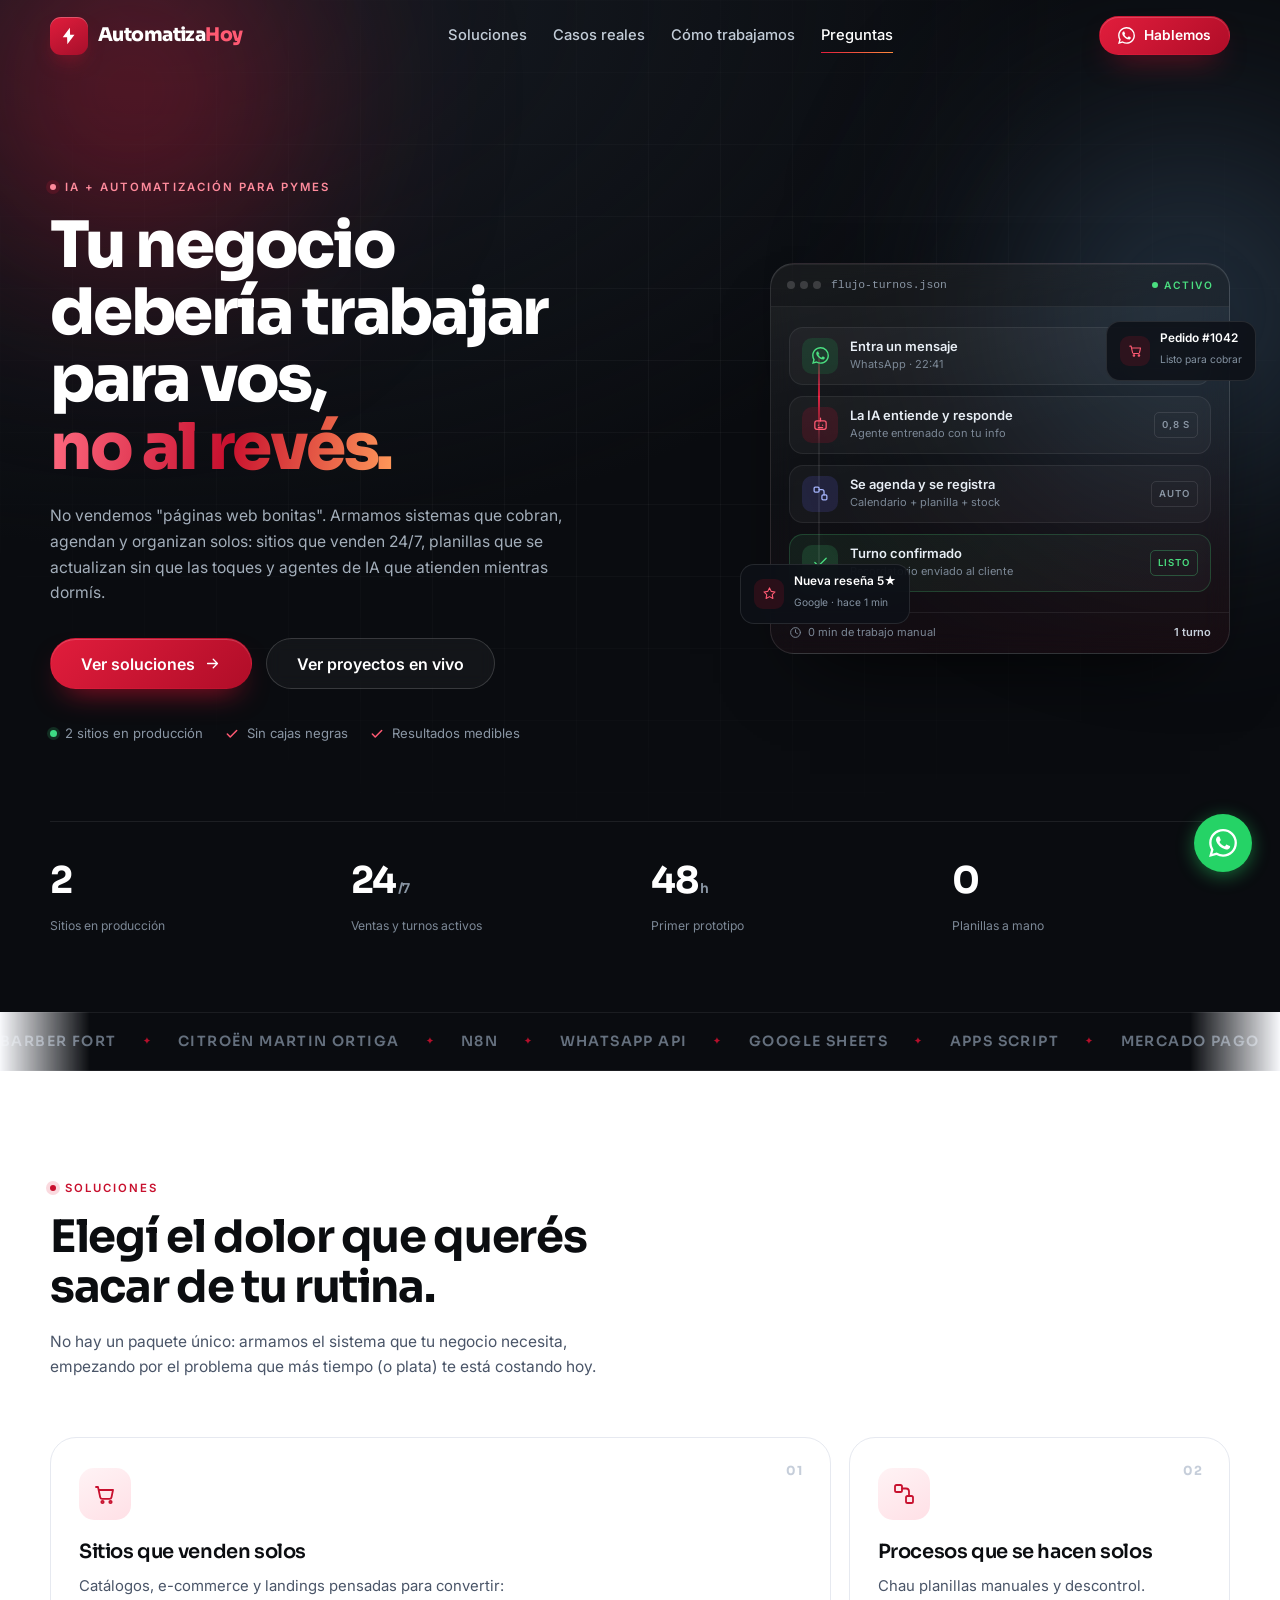
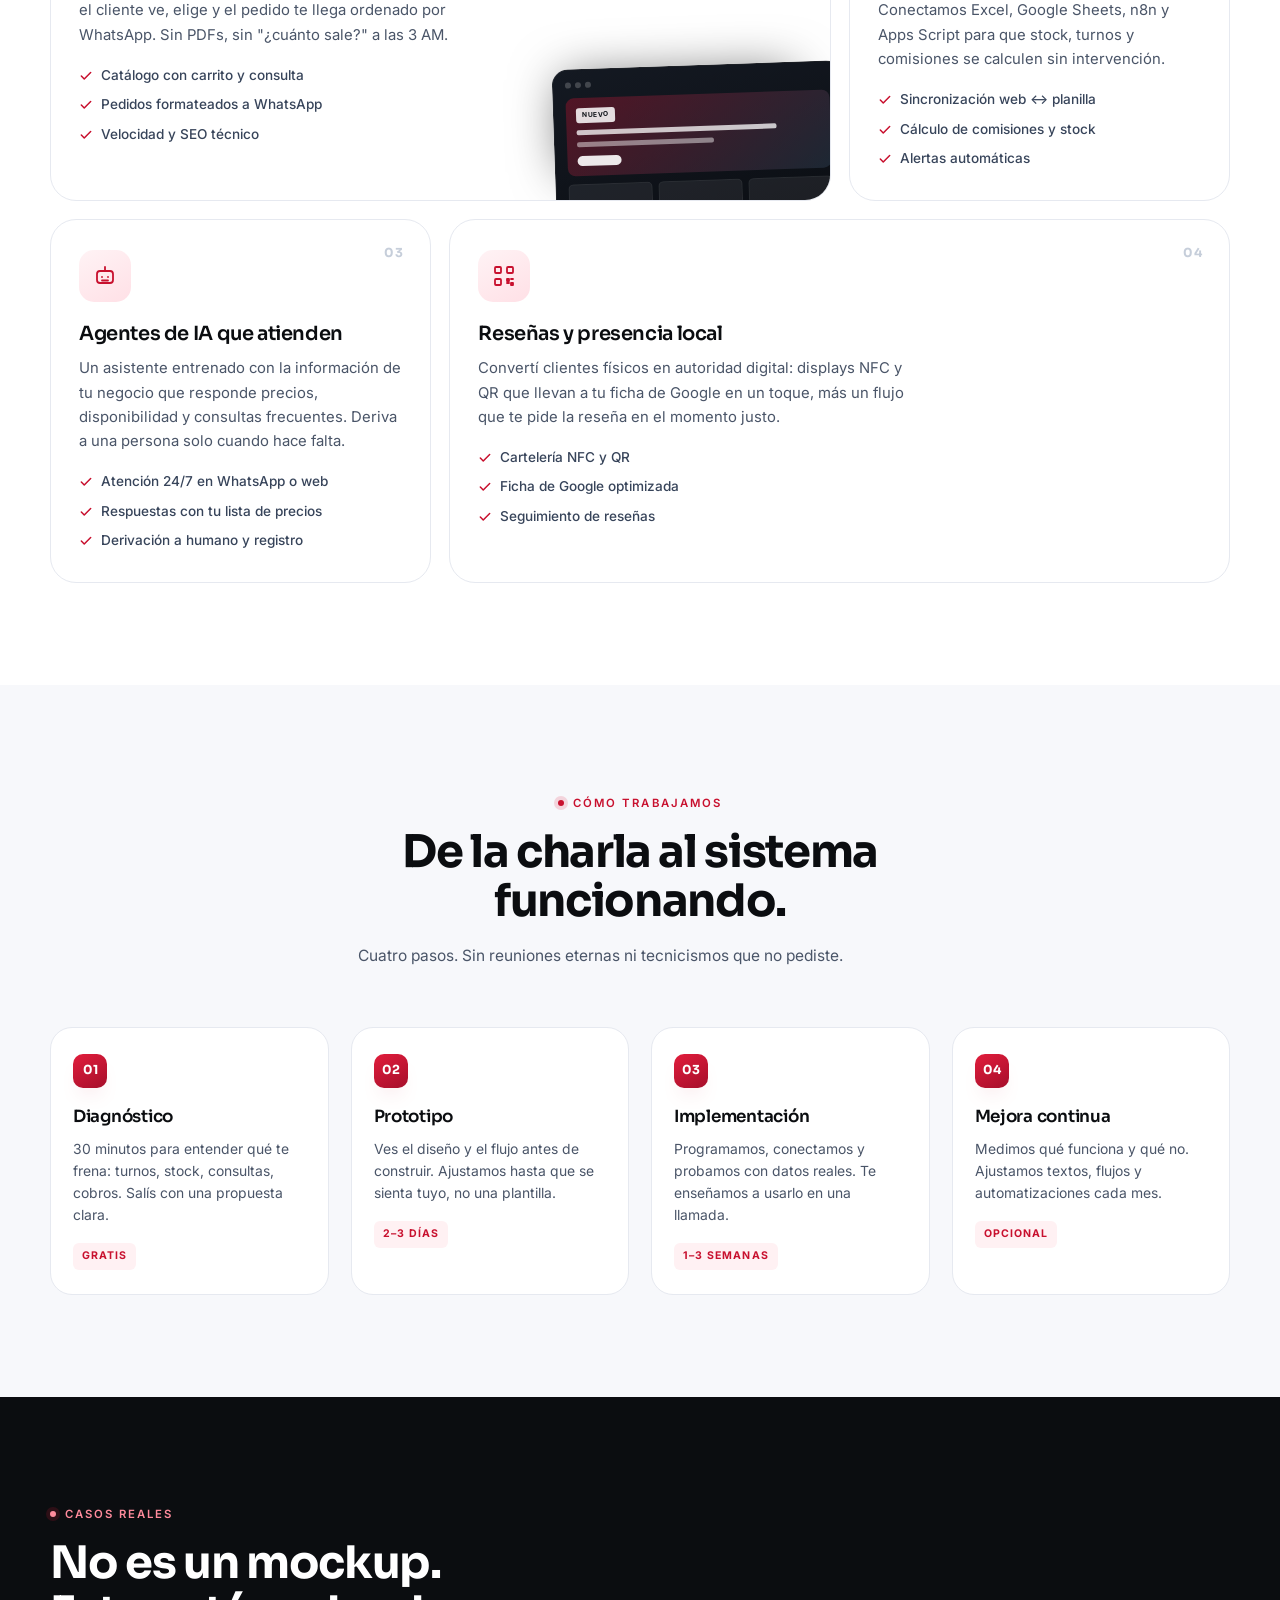
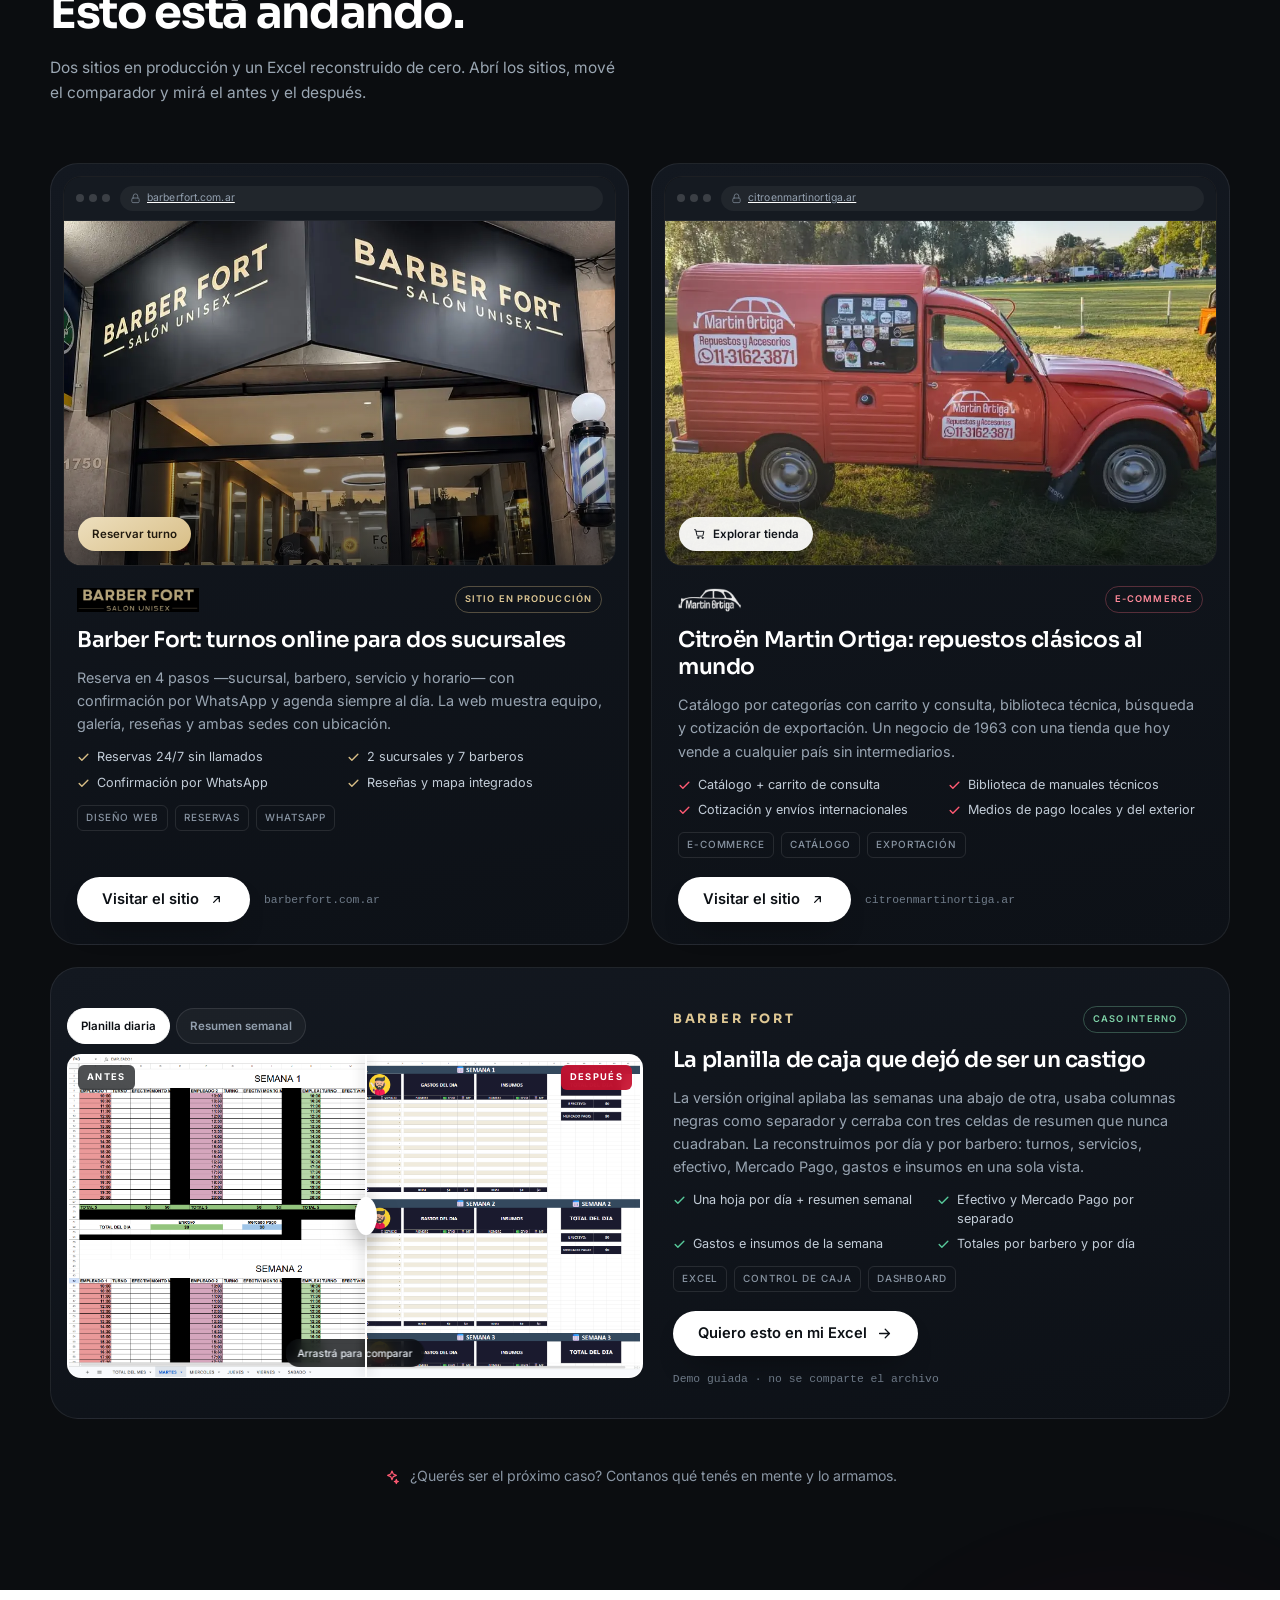
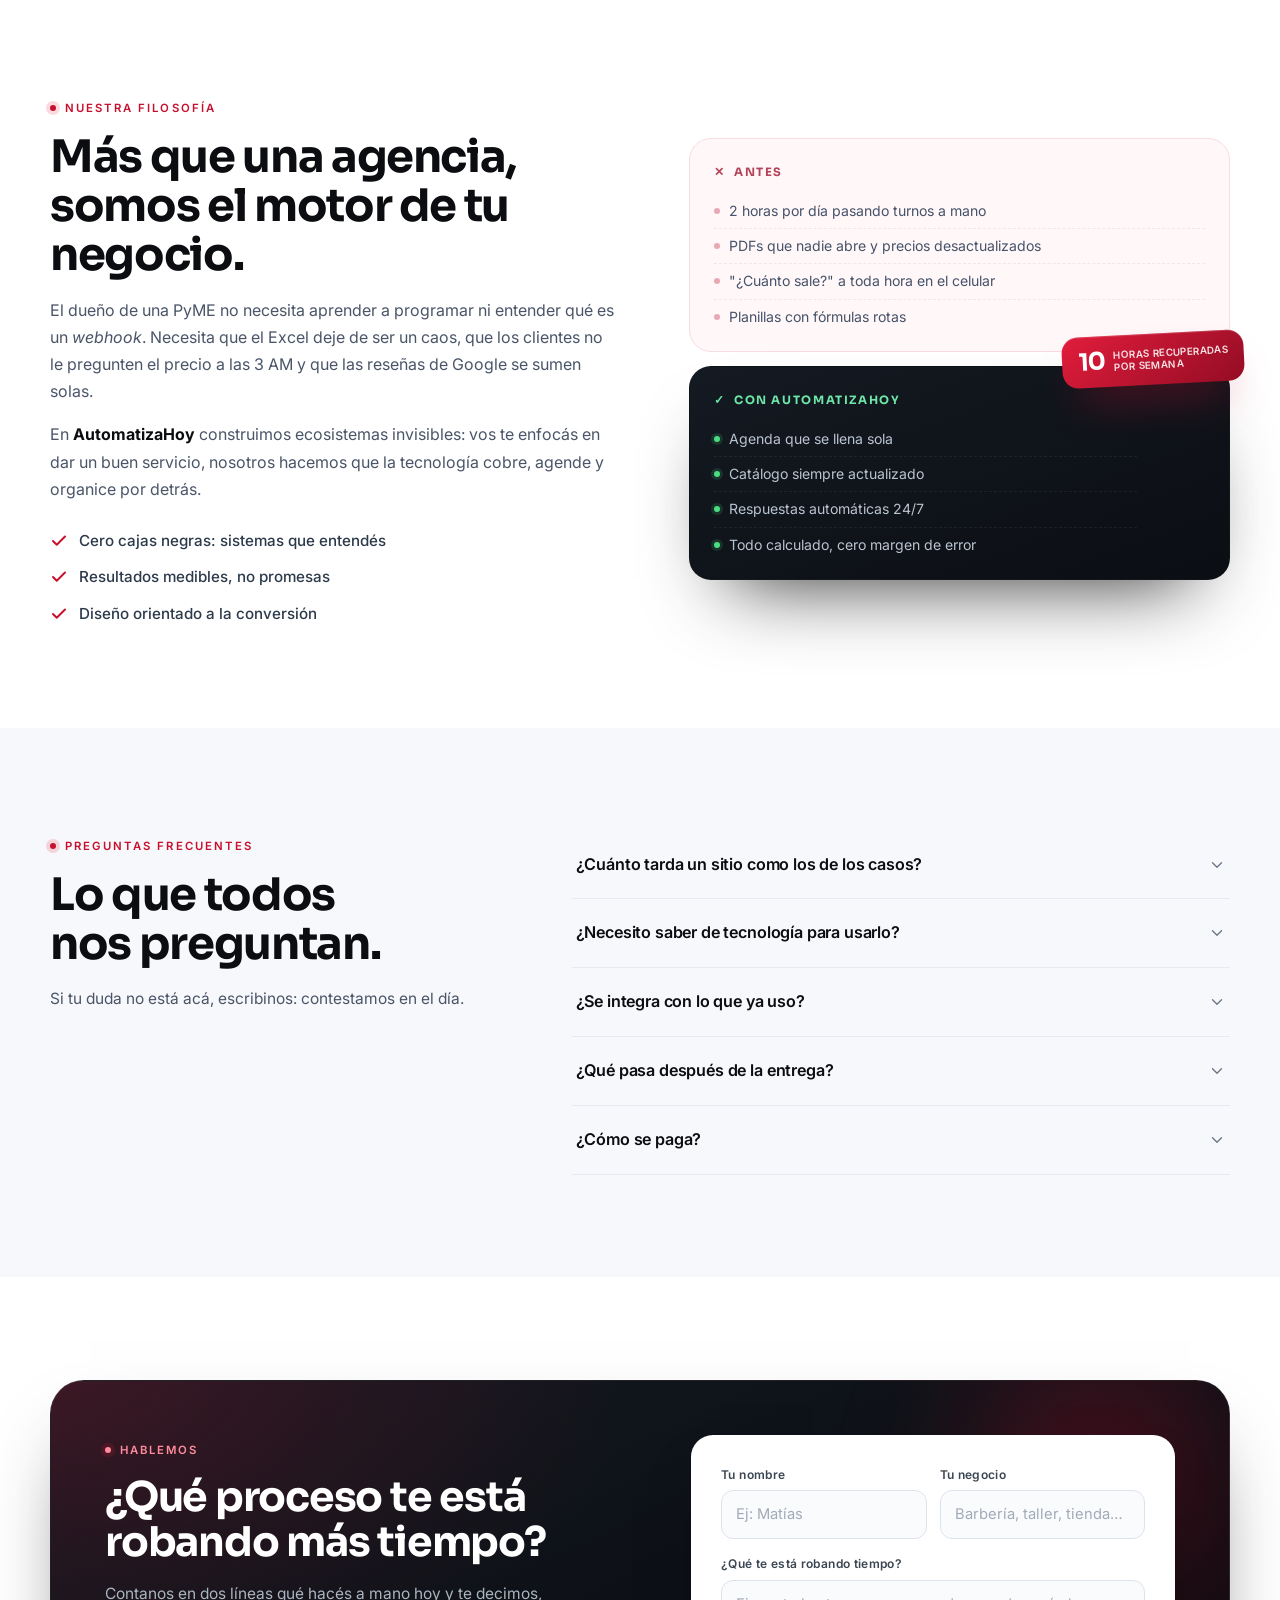
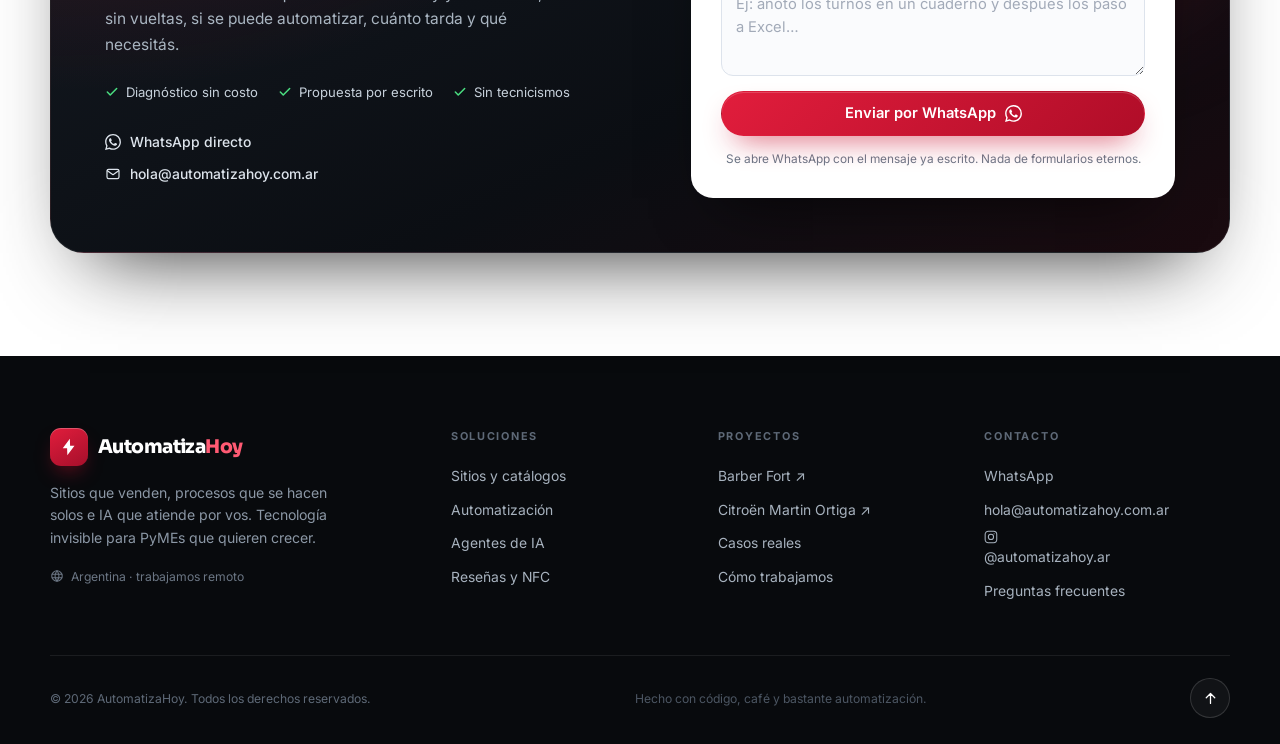
==== index.html @ 550aa98b "feat: lanzamiento inicial del sitio AutomatizaHoy" ====
<!DOCTYPE html>
<html lang="es-AR">

<head>
  <meta charset="UTF-8">
  <meta name="viewport" content="width=device-width, initial-scale=1.0">
  <meta name="theme-color" content="#0B0D10">

  <title>AutomatizaHoy | IA, automatizaciones y sitios web que venden</title>
  <meta name="description"
    content="Automatizamos los procesos de tu PyME y creamos sitios web que venden solos: turnos online, catálogos con carrito, agentes de IA y planillas que se actualizan sin intervención.">
  <meta name="author" content="AutomatizaHoy">
  <link rel="canonical" href="https://automatizahoy.com.ar/">

  <!-- Open Graph / redes -->
  <meta property="og:type" content="website">
  <meta property="og:locale" content="es_AR">
  <meta property="og:site_name" content="AutomatizaHoy">
  <meta property="og:title" content="AutomatizaHoy | Tu negocio debería trabajar para vos">
  <meta property="og:description"
    content="Sitios web que venden, automatizaciones a medida y agentes de IA para PyMEs. Menos tareas repetitivas, más tiempo para tu negocio.">
  <meta property="og:url" content="https://automatizahoy.com.ar/">
  <meta property="og:image" content="https://automatizahoy.com.ar/assets/img/og.png">
  <meta property="og:image:width" content="1200">
  <meta property="og:image:height" content="630">
  <meta property="og:image:alt" content="AutomatizaHoy: tu negocio debería trabajar para vos, no al revés.">
  <meta name="twitter:card" content="summary_large_image">
  <meta name="twitter:image" content="https://automatizahoy.com.ar/assets/img/og.png">

  <link rel="icon"
    href="data:image/svg+xml,%3Csvg xmlns='http://www.w3.org/2000/svg' viewBox='0 0 32 32'%3E%3Crect width='32' height='32' rx='8' fill='%23C8102E'/%3E%3Cpath d='M18 5 9 18h5l-1 9 10-13h-5l1-9z' fill='%23fff'/%3E%3C/svg%3E">
  <link rel="apple-touch-icon" href="assets/img/apple-touch-icon.png">

  <link rel="preconnect" href="https://fonts.googleapis.com">
  <link rel="preconnect" href="https://fonts.gstatic.com" crossorigin>
  <link href="https://fonts.googleapis.com/css2?family=Inter:wght@400;500;600&family=Sora:wght@600;700;800&display=swap"
    rel="stylesheet">

  <link rel="stylesheet" href="assets/css/styles.css">
  <noscript>
    <style>
      [data-reveal] {
        opacity: 1 !important;
        transform: none !important
      }
    </style>
  </noscript>

  <script type="application/ld+json">
  {
    "@context": "https://schema.org",
    "@type": "ProfessionalService",
    "name": "AutomatizaHoy",
    "description": "Agencia de automatización e inteligencia artificial para PyMEs: sitios web, catálogos, turnos online y procesos automatizados.",
    "areaServed": "AR",
    "url": "https://automatizahoy.com.ar/",
    "email": "hola@automatizahoy.com.ar.ar",
    "sameAs": ["https://www.instagram.com/automatizahoy.ar/"],
    "priceRange": "$$"
  }
  </script>
</head>

<body>
  <a class="skip-link" href="#main">Saltar al contenido</a>
  <div class="scroll-progress" id="scrollProgress" aria-hidden="true"></div>

  <!-- ================= ÍCONOS (sprite SVG) ================= -->
  <svg class="sprite" aria-hidden="true" focusable="false">
    <symbol id="i-bolt" viewBox="0 0 24 24">
      <path d="M13 2 4.5 13.5h5.2L10 22l8.6-11.5h-5.3L13 2Z" />
    </symbol>
    <symbol id="i-arrow" viewBox="0 0 24 24">
      <path d="M5 12h13M13 6l6 6-6 6" />
    </symbol>
    <symbol id="i-ext" viewBox="0 0 24 24">
      <path d="M8 16 16 8M9 8h7v7" />
    </symbol>
    <symbol id="i-check" viewBox="0 0 24 24">
      <path d="M20 6 9 17l-5-5" />
    </symbol>
    <symbol id="i-chev" viewBox="0 0 24 24">
      <path d="m6 9 6 6 6-6" />
    </symbol>
    <symbol id="i-x" viewBox="0 0 24 24">
      <path d="M18 6 6 18M6 6l12 12" />
    </symbol>
    <symbol id="i-wa" viewBox="0 0 24 24">
      <path
        d="M17.47 14.38c-.3-.15-1.76-.87-2.03-.97-.27-.1-.47-.15-.67.15-.2.3-.77.97-.94 1.16-.17.2-.35.22-.64.08-.3-.15-1.26-.47-2.39-1.48-.88-.79-1.48-1.76-1.65-2.06-.17-.3-.02-.46.13-.6.13-.14.3-.35.44-.52.15-.18.2-.3.3-.5.1-.2.05-.37-.02-.52-.08-.15-.67-1.61-.92-2.2-.24-.58-.49-.5-.67-.51h-.57c-.2 0-.52.07-.79.37-.27.3-1.04 1.02-1.04 2.48s1.07 2.88 1.22 3.07c.15.2 2.1 3.2 5.08 4.49.7.3 1.26.49 1.69.62.71.23 1.36.2 1.87.12.57-.09 1.76-.72 2-1.41.25-.7.25-1.29.18-1.42-.08-.12-.28-.2-.58-.35M12.05 21.8h-.01a9.87 9.87 0 0 1-5.03-1.38l-.36-.21-3.74.98 1-3.65-.24-.37a9.86 9.86 0 0 1-1.51-5.26c0-5.45 4.44-9.88 9.89-9.88a9.82 9.82 0 0 1 9.88 9.89c0 5.45-4.43 9.88-9.88 9.88m8.41-18.3A11.82 11.82 0 0 0 12.05 0C5.5 0 .16 5.34.16 11.89c0 2.1.55 4.14 1.59 5.95L.06 24l6.3-1.65a11.88 11.88 0 0 0 5.68 1.45h.01c6.55 0 11.89-5.34 11.89-11.9a11.82 11.82 0 0 0-3.48-8.4" />
    </symbol>
    <symbol id="i-cart" viewBox="0 0 24 24">
      <path d="M3 5h2l2.2 10.2a2 2 0 0 0 2 1.6h7.3a2 2 0 0 0 2-1.6L20 8H6" />
      <circle cx="9.5" cy="20" r="1.2" />
      <circle cx="17.5" cy="20" r="1.2" />
    </symbol>
    <symbol id="i-flow" viewBox="0 0 24 24">
      <rect x="3" y="3" width="7" height="7" rx="1.6" />
      <rect x="14" y="14" width="7" height="7" rx="1.6" />
      <path d="M10 6.5h4a3 3 0 0 1 3 3V14" />
    </symbol>
    <symbol id="i-bot" viewBox="0 0 24 24">
      <rect x="4" y="7" width="16" height="12" rx="3" />
      <path d="M12 3v4M9 13h.01M15 13h.01M9 16.5h6" />
    </symbol>
    <symbol id="i-qr" viewBox="0 0 24 24">
      <rect x="3" y="3" width="6" height="6" rx="1" />
      <rect x="15" y="3" width="6" height="6" rx="1" />
      <rect x="3" y="15" width="6" height="6" rx="1" />
      <path d="M15 15h2v2h-2zM19 15h2M15 19h2M19 19h2v2h-2z" />
    </symbol>
    <symbol id="i-star" viewBox="0 0 24 24">
      <path d="m12 3 2.7 5.6 6.1.9-4.4 4.3 1 6.1L12 17l-5.4 2.9 1-6.1L3.2 9.5l6.1-.9L12 3Z" />
    </symbol>
    <symbol id="i-mail" viewBox="0 0 24 24">
      <rect x="3" y="5" width="18" height="14" rx="2.5" />
      <path d="m3.5 7 8.5 6 8.5-6" />
    </symbol>
    <symbol id="i-clock" viewBox="0 0 24 24">
      <circle cx="12" cy="12" r="9" />
      <path d="M12 7v5l3.5 2" />
    </symbol>
    <symbol id="i-up" viewBox="0 0 24 24">
      <path d="M12 19V5M6 11l6-6 6 6" />
    </symbol>
    <symbol id="i-spark" viewBox="0 0 24 24">
      <path d="m12 3 1.9 4.6L18.5 9.5l-4.6 1.9L12 16l-1.9-4.6L5.5 9.5l4.6-1.9L12 3Z" />
      <path d="M18.5 15.5 19.3 18l2.2.8-2.2.8-.8 2.2-.8-2.2-2.2-.8 2.2-.8.8-2.5Z" />
    </symbol>
    <symbol id="i-globe" viewBox="0 0 24 24">
      <circle cx="12" cy="12" r="9" />
      <path d="M3.5 9h17M3.5 15h17M12 3a15 15 0 0 0 0 18 15 15 0 0 0 0-18Z" />
    </symbol>
    <symbol id="i-menu" viewBox="0 0 24 24">
      <path d="M4 7h16M4 12h16M4 17h16" />
    </symbol>
    <symbol id="i-ig" viewBox="0 0 24 24">
      <rect x="2" y="2" width="20" height="20" rx="5.5" />
      <circle cx="12" cy="12" r="4.5" />
      <circle cx="17.5" cy="6.5" r="1" fill="currentColor" stroke="none" />
    </symbol>
  </svg>

  <!-- ================= NAV ================= -->
  <header class="nav" id="nav">
    <div class="nav__inner">
      <a class="brand" href="#top" aria-label="AutomatizaHoy, ir al inicio">
        <span class="brand__mark"><svg class="icon icon--solid">
            <use href="#i-bolt" />
          </svg></span>
        <span class="brand__name">Automatiza<span>Hoy</span></span>
      </a>

      <nav class="nav__links" aria-label="Navegación principal">
        <a href="#servicios">Soluciones</a>
        <a href="#casos">Casos reales</a>
        <a href="#proceso">Cómo trabajamos</a>
        <a href="#faq">Preguntas</a>
      </nav>

      <div class="nav__actions">
        <a class="btn btn--primary btn--sm nav__cta" href="#contacto" data-wa
          data-wa-msg="¡Hola! Quiero automatizar mi negocio.">
          <svg class="icon icon--solid" aria-hidden="true">
            <use href="#i-wa" />
          </svg>
          Hablemos
        </a>
        <button class="burger" id="burger" aria-label="Abrir menú" aria-expanded="false" aria-controls="mobileMenu">
          <span></span><span></span><span></span>
        </button>
      </div>
    </div>
  </header>

  <div class="mobile-menu" id="mobileMenu" role="dialog" aria-modal="true" aria-label="Menú" hidden>
    <div class="mobile-menu__head">
      <span class="brand__name">Automatiza<span>Hoy</span></span>
      <button class="mobile-menu__close" id="menuClose" aria-label="Cerrar menú">
        <svg class="icon">
          <use href="#i-x" />
        </svg>
      </button>
    </div>
    <nav class="mobile-menu__links" aria-label="Navegación móvil">
      <a href="#servicios"><span>01</span> Soluciones</a>
      <a href="#casos"><span>02</span> Casos reales</a>
      <a href="#proceso"><span>03</span> Cómo trabajamos</a>
      <a href="#nosotros"><span>04</span> Nuestra filosofía</a>
      <a href="#faq"><span>05</span> Preguntas</a>
      <a href="#contacto"><span>06</span> Contacto</a>
    </nav>
    <a class="btn btn--primary btn--block" href="#contacto" data-wa data-wa-msg="¡Hola! Quiero automatizar mi negocio.">
      <svg class="icon icon--solid" aria-hidden="true">
        <use href="#i-wa" />
      </svg> Escribinos por WhatsApp
    </a>
  </div>

  <main id="main">

    <!-- ================= HERO ================= -->
    <section class="hero" id="top">
      <div class="hero__glow hero__glow--red" aria-hidden="true"></div>
      <div class="hero__glow hero__glow--blue" aria-hidden="true"></div>
      <div class="hero__grid-lines" aria-hidden="true"></div>

      <div class="container hero__inner">
        <div class="hero__copy">
          <p class="eyebrow" data-reveal>
            <span class="eyebrow__dot" aria-hidden="true"></span>
            IA + automatización para PyMEs
          </p>

          <h1 class="hero__title" data-reveal style="--d:1">
            Tu negocio debería trabajar para vos,
            <span class="grad">no al revés.</span>
          </h1>

          <p class="hero__lead" data-reveal style="--d:2">
            No vendemos "páginas web bonitas". Armamos sistemas que cobran, agendan y organizan
            solos: sitios que venden 24/7, planillas que se actualizan sin que las toques y
            agentes de IA que atienden mientras dormís.
          </p>

          <div class="hero__cta" data-reveal style="--d:3">
            <a class="btn btn--primary btn--lg" href="#servicios">
              Ver soluciones <svg class="icon" aria-hidden="true">
                <use href="#i-arrow" />
              </svg>
            </a>
            <a class="btn btn--ghost btn--lg" href="#casos">Ver proyectos en vivo</a>
          </div>

          <ul class="hero__proof" data-reveal style="--d:4">
            <li><span class="live-dot" aria-hidden="true"></span> 2 sitios en producción</li>
            <li><svg class="icon" aria-hidden="true">
                <use href="#i-check" />
              </svg> Sin cajas negras</li>
            <li><svg class="icon" aria-hidden="true">
                <use href="#i-check" />
              </svg> Resultados medibles</li>
          </ul>
        </div>

        <!-- Panel de flujo automatizado -->
        <div class="hero__visual" data-reveal="zoom" style="--d:2">
          <div class="flow">
            <div class="flow__bar">
              <span class="flow__dots" aria-hidden="true"><i></i><i></i><i></i></span>
              <span class="flow__file">flujo-turnos.json</span>
              <span class="flow__live"><i aria-hidden="true"></i> activo</span>
            </div>

            <div class="flow__body">
              <div class="flow__track" aria-hidden="true"><span></span></div>

              <div class="flow__node">
                <span class="flow__icon flow__icon--wa"><svg class="icon icon--solid">
                    <use href="#i-wa" />
                  </svg></span>
                <div class="flow__meta">
                  <p>Entra un mensaje</p>
                  <span>WhatsApp · 22:41</span>
                </div>
                <span class="flow__tag">nuevo</span>
              </div>

              <div class="flow__node">
                <span class="flow__icon flow__icon--ai"><svg class="icon">
                    <use href="#i-bot" />
                  </svg></span>
                <div class="flow__meta">
                  <p>La IA entiende y responde</p>
                  <span>Agente entrenado con tu info</span>
                </div>
                <span class="flow__tag">0,8 s</span>
              </div>

              <div class="flow__node">
                <span class="flow__icon flow__icon--flow"><svg class="icon">
                    <use href="#i-flow" />
                  </svg></span>
                <div class="flow__meta">
                  <p>Se agenda y se registra</p>
                  <span>Calendario + planilla + stock</span>
                </div>
                <span class="flow__tag">auto</span>
              </div>

              <div class="flow__node flow__node--done">
                <span class="flow__icon flow__icon--ok"><svg class="icon">
                    <use href="#i-check" />
                  </svg></span>
                <div class="flow__meta">
                  <p>Turno confirmado</p>
                  <span>Recordatorio enviado al cliente</span>
                </div>
                <span class="flow__tag flow__tag--ok">listo</span>
              </div>
            </div>

            <div class="flow__foot">
              <span><svg class="icon" aria-hidden="true">
                  <use href="#i-clock" />
                </svg> 0 min de trabajo manual</span>
              <span class="flow__count">1 turno</span>
            </div>
          </div>

          <div class="float-chip float-chip--a" aria-hidden="true">
            <span class="float-chip__icon"><svg class="icon">
                <use href="#i-star" />
              </svg></span>
            <div><strong>Nueva reseña 5★</strong><small>Google · hace 1 min</small></div>
          </div>

          <div class="float-chip float-chip--b" aria-hidden="true">
            <span class="float-chip__icon"><svg class="icon">
                <use href="#i-cart" />
              </svg></span>
            <div><strong>Pedido #1042</strong><small>Listo para cobrar</small></div>
          </div>
        </div>
      </div>

      <div class="container hero__stats" data-reveal style="--d:1">
        <div class="stat">
          <span class="stat__num"><b data-count="2">0</b></span>
          <span class="stat__label">Sitios en producción</span>
        </div>
        <div class="stat">
          <span class="stat__num"><b data-count="24">0</b><small>/7</small></span>
          <span class="stat__label">Ventas y turnos activos</span>
        </div>
        <div class="stat">
          <span class="stat__num"><b data-count="48">0</b><small>h</small></span>
          <span class="stat__label">Primer prototipo</span>
        </div>
        <div class="stat">
          <span class="stat__num"><b data-count="0">0</b></span>
          <span class="stat__label">Planillas a mano</span>
        </div>
      </div>
    </section>

    <!-- ================= MARQUEE ================= -->
    <div class="marquee" aria-label="Tecnologías y proyectos">
      <div class="marquee__track">
        <span>Barber Fort</span><i aria-hidden="true">✦</i>
        <span>Citroën Martin Ortiga</span><i aria-hidden="true">✦</i>
        <span>n8n</span><i aria-hidden="true">✦</i>
        <span>WhatsApp API</span><i aria-hidden="true">✦</i>
        <span>Google Sheets</span><i aria-hidden="true">✦</i>
        <span>Apps Script</span><i aria-hidden="true">✦</i>
        <span>Mercado Pago</span><i aria-hidden="true">✦</i>
        <span>Flask</span><i aria-hidden="true">✦</i>
        <span>Barber Fort</span><i aria-hidden="true">✦</i>
        <span>Citroën Martin Ortiga</span><i aria-hidden="true">✦</i>
        <span>n8n</span><i aria-hidden="true">✦</i>
        <span>WhatsApp API</span><i aria-hidden="true">✦</i>
        <span>Google Sheets</span><i aria-hidden="true">✦</i>
        <span>Apps Script</span><i aria-hidden="true">✦</i>
        <span>Mercado Pago</span><i aria-hidden="true">✦</i>
        <span>Flask</span><i aria-hidden="true">✦</i>
      </div>
    </div>

    <!-- ================= SERVICIOS ================= -->
    <section class="section section--light" id="servicios">
      <div class="container">
        <header class="section__head">
          <p class="eyebrow eyebrow--dark" data-reveal><span class="eyebrow__dot" aria-hidden="true"></span> Soluciones
          </p>
          <h2 class="section__title" data-reveal style="--d:1">Elegí el dolor que querés<br>sacar de tu rutina.</h2>
          <p class="section__sub" data-reveal style="--d:2">
            No hay un paquete único: armamos el sistema que tu negocio necesita, empezando por
            el problema que más tiempo (o plata) te está costando hoy.
          </p>
        </header>

        <div class="bento">
          <article class="svc svc--wide" data-spotlight data-reveal>
            <span class="svc__num" aria-hidden="true">01</span>
            <span class="svc__icon"><svg class="icon">
                <use href="#i-cart" />
              </svg></span>
            <h3>Sitios que venden solos</h3>
            <p>
              Catálogos, e-commerce y landings pensadas para convertir: el cliente ve, elige y
              el pedido te llega ordenado por WhatsApp. Sin PDFs, sin "¿cuánto sale?" a las 3 AM.
            </p>
            <ul class="svc__list">
              <li><svg class="icon">
                  <use href="#i-check" />
                </svg> Catálogo con carrito y consulta</li>
              <li><svg class="icon">
                  <use href="#i-check" />
                </svg> Pedidos formateados a WhatsApp</li>
              <li><svg class="icon">
                  <use href="#i-check" />
                </svg> Velocidad y SEO técnico</li>
            </ul>
            <div class="svc__mock" aria-hidden="true">
              <div class="dots"><i></i><i></i><i></i></div>
              <div class="hero-mini"><span class="hero-mini__chip">Nuevo</span><span
                  class="hero-mini__line"></span><span class="hero-mini__line hero-mini__line--short"></span><span
                  class="hero-mini__btn"></span></div>
              <div class="grid-mini"><i></i><i></i><i></i></div>
            </div>
          </article>

          <article class="svc" data-spotlight data-reveal style="--d:1">
            <span class="svc__num" aria-hidden="true">02</span>
            <span class="svc__icon"><svg class="icon">
                <use href="#i-flow" />
              </svg></span>
            <h3>Procesos que se hacen solos</h3>
            <p>
              Chau planillas manuales y descontrol. Conectamos Excel, Google Sheets, n8n y
              Apps Script para que stock, turnos y comisiones se calculen sin intervención.
            </p>
            <ul class="svc__list">
              <li><svg class="icon">
                  <use href="#i-check" />
                </svg> Sincronización web ↔ planilla</li>
              <li><svg class="icon">
                  <use href="#i-check" />
                </svg> Cálculo de comisiones y stock</li>
              <li><svg class="icon">
                  <use href="#i-check" />
                </svg> Alertas automáticas</li>
            </ul>
          </article>

          <article class="svc" data-spotlight data-reveal style="--d:2">
            <span class="svc__num" aria-hidden="true">03</span>
            <span class="svc__icon"><svg class="icon">
                <use href="#i-bot" />
              </svg></span>
            <h3>Agentes de IA que atienden</h3>
            <p>
              Un asistente entrenado con la información de tu negocio que responde precios,
              disponibilidad y consultas frecuentes. Deriva a una persona solo cuando hace falta.
            </p>
            <ul class="svc__list">
              <li><svg class="icon">
                  <use href="#i-check" />
                </svg> Atención 24/7 en WhatsApp o web</li>
              <li><svg class="icon">
                  <use href="#i-check" />
                </svg> Respuestas con tu lista de precios</li>
              <li><svg class="icon">
                  <use href="#i-check" />
                </svg> Derivación a humano y registro</li>
            </ul>
          </article>

          <article class="svc svc--wide" data-spotlight data-reveal style="--d:3">
            <span class="svc__num" aria-hidden="true">04</span>
            <span class="svc__icon"><svg class="icon">
                <use href="#i-qr" />
              </svg></span>
            <h3>Reseñas y presencia local</h3>
            <p>
              Convertí clientes físicos en autoridad digital: displays NFC y QR que llevan a tu
              ficha de Google en un toque, más un flujo que te pide la reseña en el momento justo.
            </p>
            <ul class="svc__list">
              <li><svg class="icon">
                  <use href="#i-check" />
                </svg> Cartelería NFC y QR</li>
              <li><svg class="icon">
                  <use href="#i-check" />
                </svg> Ficha de Google optimizada</li>
              <li><svg class="icon">
                  <use href="#i-check" />
                </svg> Seguimiento de reseñas</li>
            </ul>
          </article>
        </div>
      </div>
    </section>

    <!-- ================= PROCESO ================= -->
    <section class="section section--paper" id="proceso">
      <div class="container">
        <header class="section__head section__head--center">
          <p class="eyebrow eyebrow--dark" data-reveal><span class="eyebrow__dot" aria-hidden="true"></span> Cómo
            trabajamos</p>
          <h2 class="section__title" data-reveal style="--d:1">De la charla al sistema funcionando.</h2>
          <p class="section__sub" data-reveal style="--d:2">Cuatro pasos. Sin reuniones eternas ni tecnicismos que no
            pediste.</p>
        </header>

        <ol class="steps">
          <li class="step" data-reveal>
            <span class="step__num">01</span>
            <h3>Diagnóstico</h3>
            <p>30 minutos para entender qué te frena: turnos, stock, consultas, cobros. Salís con una propuesta clara.
            </p>
            <span class="step__meta">Gratis</span>
          </li>
          <li class="step" data-reveal style="--d:1">
            <span class="step__num">02</span>
            <h3>Prototipo</h3>
            <p>Ves el diseño y el flujo antes de construir. Ajustamos hasta que se sienta tuyo, no una plantilla.</p>
            <span class="step__meta">2–3 días</span>
          </li>
          <li class="step" data-reveal style="--d:2">
            <span class="step__num">03</span>
            <h3>Implementación</h3>
            <p>Programamos, conectamos y probamos con datos reales. Te enseñamos a usarlo en una llamada.</p>
            <span class="step__meta">1–3 semanas</span>
          </li>
          <li class="step" data-reveal style="--d:3">
            <span class="step__num">04</span>
            <h3>Mejora continua</h3>
            <p>Medimos qué funciona y qué no. Ajustamos textos, flujos y automatizaciones cada mes.</p>
            <span class="step__meta">Opcional</span>
          </li>
        </ol>
      </div>
    </section>

    <!-- ================= CASOS ================= -->
    <section class="section section--dark" id="casos">
      <div class="container">
        <header class="section__head">
          <p class="eyebrow" data-reveal><span class="eyebrow__dot" aria-hidden="true"></span> Casos reales</p>
          <h2 class="section__title" data-reveal style="--d:1">No es un mockup.<br>Esto está andando.</h2>
          <p class="section__sub section__sub--dark" data-reveal style="--d:2">
            Dos sitios en producción y un Excel reconstruido de cero. Abrí los sitios, mové el
            comparador y mirá el antes y el después.
          </p>
        </header>

        <div class="cases">
          <!-- ============================================================
               CASO 1 · BARBER FORT — OCULTO
               El sitio todavía no está publicado, así que la tarjeta queda comentada.
               PARA REACTIVARLA:
                 1. Borrar la línea "" que abre el bloque y la línea "" que lo cierra.
          2. En la tarjeta de Citroën (más abajo), sacarle la clase "case--wide"
          y el comentario que está arriba.
          3. En el hero: data-count="1" pasa a "2" y "1 sitio en producción"
          pasa a "2 sitios en producción".
          4. En el subtítulo de esta sección, volver a mencionar los dos sitios.
          5. En el footer, "Barber Fort · próximamente" vuelve a ser un link.
          ============================================================
          -->

          <article class="case case--barber" data-reveal>
            <a class="case__media" href="https://barberfort.com.ar" target="_blank" rel="noopener" aria-label="Abrir el sitio de Barber Fort en una pestaña nueva">
              <div class="browser">
                <div class="browser__top">
                  <span class="browser__dots" aria-hidden="true"><i></i><i></i><i></i></span>
                  <span class="browser__url">
                    <svg class="icon" viewBox="0 0 24 24" aria-hidden="true"><path d="M7 11V7a5 5 0 0 1 10 0v4"/><rect x="4" y="11" width="16" height="10" rx="2.5"/></svg>
                    barberfort.com.ar
                  </span>
                </div>
                <div class="browser__screen">
                  <img src="assets/img/barberfort-sucursal.webp" alt="Frente de Barber Fort, sucursal Olavarría, con el cartel iluminado y la barbería adentro" width="1053" height="1336" loading="lazy" decoding="async">
                  <div class="browser__overlay" aria-hidden="true">
                    <span class="mini-pill">Reservar turno</span>
                  </div>
                </div>
              </div>
            </a>

            <div class="case__body">
              <div class="case__brand">
                <img src="assets/img/barberfort-logo.webp" alt="Barber Fort Salón Unisex" width="1320" height="260" loading="lazy" decoding="async">
                <span class="case__badge">Sitio en producción</span>
              </div>
              <h3>Barber Fort: turnos online para dos sucursales</h3>
              <p>
                Reserva en 4 pasos —sucursal, barbero, servicio y horario— con confirmación por
                WhatsApp y agenda siempre al día. La web muestra equipo, galería, reseñas y ambas
                sedes con ubicación.
              </p>
              <ul class="case__list">
                <li><svg class="icon"><use href="#i-check"/></svg> Reservas 24/7 sin llamados</li>
                <li><svg class="icon"><use href="#i-check"/></svg> 2 sucursales y 7 barberos</li>
                <li><svg class="icon"><use href="#i-check"/></svg> Confirmación por WhatsApp</li>
                <li><svg class="icon"><use href="#i-check"/></svg> Reseñas y mapa integrados</li>
              </ul>
              <div class="case__tags">
                <span>Diseño web</span><span>Reservas</span><span>WhatsApp</span>
              </div>
              <div class="case__actions">
                <a class="btn btn--light" href="https://barberfort.com.ar" target="_blank" rel="noopener">
                  Visitar el sitio <svg class="icon" aria-hidden="true"><use href="#i-ext"/></svg>
                </a>
                <span class="case__url">barberfort.com.ar</span>
              </div>
            </div>
          </article>

          <!-- CASO 2 · Citroën Martin Ortiga -->
          <article class="case case--citroen" data-reveal style="--d:1">
            <a class="case__media" href="https://citroenmartinortiga.ar/" target="_blank" rel="noopener"
              aria-label="Abrir el sitio de Citroën Martin Ortiga en una pestaña nueva">
              <div class="browser">
                <div class="browser__top">
                  <span class="browser__dots" aria-hidden="true"><i></i><i></i><i></i></span>
                  <span class="browser__url">
                    <svg class="icon" viewBox="0 0 24 24" aria-hidden="true">
                      <path d="M7 11V7a5 5 0 0 1 10 0v4" />
                      <rect x="4" y="11" width="16" height="10" rx="2.5" />
                    </svg>
                    citroenmartinortiga.ar
                  </span>
                </div>
                <div class="browser__screen">
                  <img src="assets/img/citroen-hero.webp"
                    alt="Citroën 3CV rojo restaurado por Martin Ortiga, estacionado en un parque" width="1400"
                    height="563" loading="lazy" decoding="async">
                  <div class="browser__overlay" aria-hidden="true">
                    <span class="mini-pill mini-pill--cart"><svg class="icon">
                        <use href="#i-cart" />
                      </svg> Explorar tienda</span>
                  </div>
                </div>
              </div>
            </a>

            <div class="case__body">
              <div class="case__brand">
                <img class="case__logo case__logo--dark" src="assets/img/citroen-logo.webp"
                  alt="Martin Ortiga, repuestos clásicos" width="168" height="64" loading="lazy" decoding="async">
                <span class="case__badge">E-commerce</span>
              </div>
              <h3>Citroën Martin Ortiga: repuestos clásicos al mundo</h3>
              <p>
                Catálogo por categorías con carrito y consulta, biblioteca técnica, búsqueda y
                cotización de exportación. Un negocio de 1963 con una tienda que hoy vende a
                cualquier país sin intermediarios.
              </p>
              <ul class="case__list">
                <li><svg class="icon">
                    <use href="#i-check" />
                  </svg> Catálogo + carrito de consulta</li>
                <li><svg class="icon">
                    <use href="#i-check" />
                  </svg> Biblioteca de manuales técnicos</li>
                <li><svg class="icon">
                    <use href="#i-check" />
                  </svg> Cotización y envíos internacionales</li>
                <li><svg class="icon">
                    <use href="#i-check" />
                  </svg> Medios de pago locales y del exterior</li>
              </ul>
              <div class="case__tags">
                <span>E-commerce</span><span>Catálogo</span><span>Exportación</span>
              </div>
              <div class="case__actions">
                <a class="btn btn--light" href="https://citroenmartinortiga.ar/" target="_blank" rel="noopener">
                  Visitar el sitio <svg class="icon" aria-hidden="true">
                    <use href="#i-ext" />
                  </svg>
                </a>
                <span class="case__url">citroenmartinortiga.ar</span>
              </div>
            </div>
          </article>

          <!-- CASO 3: EXCEL -->
          <article class="case case--wide case--excel" data-reveal>
            <div class="case__media case__media--excel">
              <div class="excel-tabs" role="tablist" aria-label="Vistas del Excel de Barber Fort">
                <button class="excel-tab is-active" id="tabPlanilla" role="tab" aria-selected="true"
                  aria-controls="cmpPlanilla">Planilla diaria</button>
                <button class="excel-tab" id="tabResumen" role="tab" aria-selected="false" aria-controls="cmpResumen"
                  tabindex="-1">Resumen semanal</button>
              </div>

              <div class="cmp" id="cmpPlanilla" role="tabpanel" aria-labelledby="tabPlanilla" data-compare>
                <img src="assets/img/excel/planilla-antes.png"
                  alt="Planilla vieja de Barber Fort: las semanas apiladas una debajo de otra, columnas cortadas y celdas pintadas a mano"
                  width="1919" height="1079" loading="lazy" decoding="async">
                <div class="cmp__after">
                  <img src="assets/img/excel/planilla-despues.png"
                    alt="Planilla nueva de Barber Fort: una tarjeta por semana con turnos, efectivo, Mercado Pago, gastos e insumos"
                    width="1909" height="1079" loading="lazy" decoding="async">
                </div>
                <span class="cmp__label">Antes</span>
                <span class="cmp__label cmp__label--after">Después</span>
                <div class="cmp__handle" aria-hidden="true">
                  <svg class="cmp__grip" viewBox="0 0 24 24">
                    <path d="m9 6-5 6 5 6M15 6l5 6-5 6" />
                  </svg>
                </div>
                <span class="cmp__hint">Arrastrá para comparar</span>
                <input class="cmp__range" type="range" min="0" max="100" value="50" step="1"
                  aria-label="Comparar la planilla diaria antes y después">
              </div>

              <div class="cmp cmp--resumen" id="cmpResumen" role="tabpanel" aria-labelledby="tabResumen" data-compare
                hidden>
                <img src="assets/img/excel/resumen-antes.png"
                  alt="Resumen viejo: tres celdas negras con suma total del mes, recaudado y gastos, todas en cero"
                  width="742" height="629" loading="lazy" decoding="async">
                <div class="cmp__after">
                  <img src="assets/img/excel/resumen-despues.png"
                    alt="Resumen nuevo: tabla por semana con turnos, cortes, efectivo y Mercado Pago por barbero"
                    width="1006" height="853" loading="lazy" decoding="async">
                </div>
                <span class="cmp__label">Antes</span>
                <span class="cmp__label cmp__label--after">Después</span>
                <div class="cmp__handle" aria-hidden="true">
                  <svg class="cmp__grip" viewBox="0 0 24 24">
                    <path d="m9 6-5 6 5 6M15 6l5 6-5 6" />
                  </svg>
                </div>
                <span class="cmp__hint">Arrastrá para comparar</span>
                <input class="cmp__range" type="range" min="0" max="100" value="50" step="1"
                  aria-label="Comparar el resumen semanal antes y después">
              </div>
            </div>

            <div class="case__body">
              <div class="case__brand">
                <span class="case__logo-text">BARBER FORT</span>
                <span class="case__badge">Caso interno</span>
              </div>
              <h3>La planilla de caja que dejó de ser un castigo</h3>
              <p>
                La versión original apilaba las semanas una abajo de otra, usaba columnas negras
                como separador y cerraba con tres celdas de resumen que nunca cuadraban. La
                reconstruimos por día y por barbero: turnos, servicios, efectivo, Mercado Pago,
                gastos e insumos en una sola vista.
              </p>
              <ul class="case__list">
                <li><svg class="icon">
                    <use href="#i-check" />
                  </svg> Una hoja por día + resumen semanal</li>
                <li><svg class="icon">
                    <use href="#i-check" />
                  </svg> Efectivo y Mercado Pago por separado</li>
                <li><svg class="icon">
                    <use href="#i-check" />
                  </svg> Gastos e insumos de la semana</li>
                <li><svg class="icon">
                    <use href="#i-check" />
                  </svg> Totales por barbero y por día</li>
              </ul>
              <div class="case__tags">
                <span>Excel</span><span>Control de caja</span><span>Dashboard</span>
              </div>
              <div class="case__actions">
                <a class="btn btn--light" href="#contacto" data-wa
                  data-wa-msg="¡Hola! Tengo un Excel que quiero ordenar así.">
                  Quiero esto en mi Excel <svg class="icon" aria-hidden="true">
                    <use href="#i-arrow" />
                  </svg>
                </a>
                <span class="case__url">Demo guiada · no se comparte el archivo</span>
              </div>
            </div>
          </article>
        </div>

        <p class="cases__note" data-reveal>
          <svg class="icon" aria-hidden="true">
            <use href="#i-spark" />
          </svg>
          ¿Querés ser el próximo caso? Contanos qué tenés en mente y lo armamos.
        </p>
      </div>
    </section>

    <!-- ================= NOSOTROS ================= -->
    <section class="section section--light" id="nosotros">
      <div class="container about">
        <div class="about__copy">
          <p class="eyebrow eyebrow--dark" data-reveal><span class="eyebrow__dot" aria-hidden="true"></span> Nuestra
            filosofía</p>
          <h2 class="section__title" data-reveal style="--d:1">Más que una agencia,<br>somos el motor de tu negocio.
          </h2>
          <p class="about__text" data-reveal style="--d:2">
            El dueño de una PyME no necesita aprender a programar ni entender qué es un
            <em>webhook</em>. Necesita que el Excel deje de ser un caos, que los clientes no le
            pregunten el precio a las 3 AM y que las reseñas de Google se sumen solas.
          </p>
          <p class="about__text" data-reveal style="--d:3">
            En <strong>AutomatizaHoy</strong> construimos ecosistemas invisibles: vos te enfocás
            en dar un buen servicio, nosotros hacemos que la tecnología cobre, agende y organice
            por detrás.
          </p>
          <ul class="checklist" data-reveal style="--d:4">
            <li><svg class="icon">
                <use href="#i-check" />
              </svg> Cero cajas negras: sistemas que entendés</li>
            <li><svg class="icon">
                <use href="#i-check" />
              </svg> Resultados medibles, no promesas</li>
            <li><svg class="icon">
                <use href="#i-check" />
              </svg> Diseño orientado a la conversión</li>
          </ul>
        </div>

        <div class="about__visual" data-reveal="right" style="--d:2">
          <div class="compare">
            <div class="compare__col compare__col--before">
              <h3><span aria-hidden="true">✕</span> Antes</h3>
              <ul>
                <li>2 horas por día pasando turnos a mano</li>
                <li>PDFs que nadie abre y precios desactualizados</li>
                <li>"¿Cuánto sale?" a toda hora en el celular</li>
                <li>Planillas con fórmulas rotas</li>
              </ul>
            </div>
            <div class="compare__col compare__col--after">
              <h3><span aria-hidden="true">✓</span> Con AutomatizaHoy</h3>
              <ul>
                <li>Agenda que se llena sola</li>
                <li>Catálogo siempre actualizado</li>
                <li>Respuestas automáticas 24/7</li>
                <li>Todo calculado, cero margen de error</li>
              </ul>
            </div>
            <div class="compare__chip" aria-hidden="true">
              <b data-count="12">0</b><span>horas recuperadas<br>por semana</span>
            </div>
          </div>
        </div>
      </div>
    </section>

    <!-- ================= FAQ ================= -->
    <section class="section section--paper" id="faq">
      <div class="container faq">
        <div class="faq__head">
          <p class="eyebrow eyebrow--dark" data-reveal><span class="eyebrow__dot" aria-hidden="true"></span> Preguntas
            frecuentes</p>
          <h2 class="section__title" data-reveal style="--d:1">Lo que todos<br>nos preguntan.</h2>
          <p class="section__sub" data-reveal style="--d:2">Si tu duda no está acá, escribinos: contestamos en el día.
          </p>
        </div>

        <div class="accordion" data-reveal style="--d:2">
          <div class="acc">
            <button class="acc__btn" aria-expanded="false" aria-controls="acc1" id="accBtn1">
              <span>¿Cuánto tarda un sitio como los de los casos?</span>
              <svg class="icon acc__chev" aria-hidden="true">
                <use href="#i-chev" />
              </svg>
            </button>
            <div class="acc__panel" id="acc1" role="region" aria-labelledby="accBtn1" hidden>
              <p>Un sitio de una sección con reservas o catálogo simple lleva entre 2 y 4 semanas. Los proyectos de
                e-commerce con carrito, biblioteca y exportación, entre 4 y 8. Te damos un prototipo en pocos días para
                que veas el rumbo antes de invertir más tiempo.</p>
            </div>
          </div>

          <div class="acc">
            <button class="acc__btn" aria-expanded="false" aria-controls="acc2" id="accBtn2">
              <span>¿Necesito saber de tecnología para usarlo?</span>
              <svg class="icon acc__chev" aria-hidden="true">
                <use href="#i-chev" />
              </svg>
            </button>
            <div class="acc__panel" id="acc2" role="region" aria-labelledby="accBtn2" hidden>
              <p>No. Si sabés usar WhatsApp y abrir un link, podés usar lo que construimos. Te dejamos un instructivo
                corto y una llamada de capacitación grabada. Y si algo se rompe, lo arreglamos nosotros.</p>
            </div>
          </div>

          <div class="acc">
            <button class="acc__btn" aria-expanded="false" aria-controls="acc3" id="accBtn3">
              <span>¿Se integra con lo que ya uso?</span>
              <svg class="icon acc__chev" aria-hidden="true">
                <use href="#i-chev" />
              </svg>
            </button>
            <div class="acc__panel" id="acc3" role="region" aria-labelledby="accBtn3" hidden>
              <p>Sí: Excel, Google Sheets, WhatsApp, Google Calendar, Mercado Pago, Mercado Libre, Instagram, bases de
                datos y casi cualquier servicio con API. Si algo no se conecta de forma nativa, lo conectamos con n8n o
                una integración a medida.</p>
            </div>
          </div>

          <div class="acc">
            <button class="acc__btn" aria-expanded="false" aria-controls="acc4" id="accBtn4">
              <span>¿Qué pasa después de la entrega?</span>
              <svg class="icon acc__chev" aria-hidden="true">
                <use href="#i-chev" />
              </svg>
            </button>
            <div class="acc__panel" id="acc4" role="region" aria-labelledby="accBtn4" hidden>
              <p>El sitio y las automatizaciones quedan tuyos. Ofrecemos un plan de mantenimiento opcional (hosting,
                respaldos, cambios menores y mejoras) y soporte por WhatsApp para urgencias. Si preferís manejarlo vos,
                te entregamos todo documentado.</p>
            </div>
          </div>

          <div class="acc">
            <button class="acc__btn" aria-expanded="false" aria-controls="acc5" id="accBtn5">
              <span>¿Cómo se paga?</span>
              <svg class="icon acc__chev" aria-hidden="true">
                <use href="#i-chev" />
              </svg>
            </button>
            <div class="acc__panel" id="acc5" role="region" aria-labelledby="accBtn5" hidden>
              <p>50% para arrancar y 50% contra entrega, en pesos o dólares. Los proyectos de mantenimiento se facturan
                mensual. Antes de pagar nada tenés la propuesta por escrito, con alcance y tiempos.</p>
            </div>
          </div>
        </div>
      </div>
    </section>

    <!-- ================= CONTACTO ================= -->
    <section class="section section--light" id="contacto">
      <div class="container">
        <div class="cta-panel" data-reveal="zoom">
          <div class="cta-panel__glow" aria-hidden="true"></div>

          <div class="cta-panel__copy">
            <p class="eyebrow"><span class="eyebrow__dot" aria-hidden="true"></span> Hablemos</p>
            <h2>¿Qué proceso te está<br>robando más tiempo?</h2>
            <p>
              Contanos en dos líneas qué hacés a mano hoy y te decimos, sin vueltas, si se puede
              automatizar, cuánto tarda y qué necesitás.
            </p>
            <ul class="cta-panel__list">
              <li><svg class="icon">
                  <use href="#i-check" />
                </svg> Diagnóstico sin costo</li>
              <li><svg class="icon">
                  <use href="#i-check" />
                </svg> Propuesta por escrito</li>
              <li><svg class="icon">
                  <use href="#i-check" />
                </svg> Sin tecnicismos</li>
            </ul>
            <div class="cta-panel__direct">
              <a href="#contacto" data-wa data-wa-msg="¡Hola! Quiero automatizar mi negocio.">
                <svg class="icon icon--solid" aria-hidden="true">
                  <use href="#i-wa" />
                </svg> WhatsApp directo
              </a>
              <a href="mailto:hola@automatizahoy.com.ar" data-mail>
                <svg class="icon" aria-hidden="true">
                  <use href="#i-mail" />
                </svg> hola@automatizahoy.com.ar
              </a>
            </div>
          </div>

          <form class="form" id="contactForm" novalidate>
            <div class="form__row">
              <div class="field">
                <label for="f-nombre">Tu nombre</label>
                <input id="f-nombre" name="nombre" type="text" autocomplete="name" placeholder="Ej: Matías" required>
              </div>
              <div class="field">
                <label for="f-negocio">Tu negocio</label>
                <input id="f-negocio" name="negocio" type="text" placeholder="Barbería, taller, tienda…">
              </div>
            </div>
            <div class="field">
              <label for="f-tarea">¿Qué te está robando tiempo?</label>
              <textarea id="f-tarea" name="tarea" rows="3"
                placeholder="Ej: anoto los turnos en un cuaderno y después los paso a Excel…" required></textarea>
            </div>
            <button class="btn btn--primary btn--block" type="submit">
              <span id="submitLabel">Enviar por WhatsApp</span> <svg class="icon icon--solid" aria-hidden="true">
                <use href="#i-wa" />
              </svg>
            </button>
            <p class="form__note" id="formNote">Se abre WhatsApp con el mensaje ya escrito. Nada de formularios eternos.
            </p>
          </form>
        </div>
      </div>
    </section>
  </main>

  <!-- ================= FOOTER ================= -->
  <footer class="footer">
    <div class="container footer__top">
      <div class="footer__brand">
        <a class="brand" href="#top" aria-label="AutomatizaHoy, ir al inicio">
          <span class="brand__mark"><svg class="icon icon--solid">
              <use href="#i-bolt" />
            </svg></span>
          <span class="brand__name">Automatiza<span>Hoy</span></span>
        </a>
        <p>Sitios que venden, procesos que se hacen solos e IA que atiende por vos. Tecnología invisible para PyMEs que
          quieren crecer.</p>
        <span class="footer__loc"><svg class="icon" aria-hidden="true">
            <use href="#i-globe" />
          </svg> Argentina · trabajamos remoto</span>
      </div>

      <div class="footer__col">
        <h3>Soluciones</h3>
        <ul>
          <li><a href="#servicios">Sitios y catálogos</a></li>
          <li><a href="#servicios">Automatización</a></li>
          <li><a href="#servicios">Agentes de IA</a></li>
          <li><a href="#servicios">Reseñas y NFC</a></li>
        </ul>
      </div>

      <div class="footer__col">
        <h3>Proyectos</h3>
        <ul>
          <li><a href="https://barberfort.com.ar" target="_blank" rel="noopener">Barber Fort ↗</a></li>
          <li><a href="https://citroenmartinortiga.ar/" target="_blank" rel="noopener">Citroën Martin Ortiga ↗</a></li>
          <li><a href="#casos">Casos reales</a></li>
          <li><a href="#proceso">Cómo trabajamos</a></li>
        </ul>
      </div>

      <div class="footer__col">
        <h3>Contacto</h3>
        <ul>
          <li><a href="#contacto" data-wa data-wa-msg="¡Hola! Quiero automatizar mi negocio.">WhatsApp</a></li>
          <li><a href="mailto:hola@automatizahoy.com.ar" data-mail>hola@automatizahoy.com.ar</a></li>
          <li><a href="https://www.instagram.com/automatizahoy.ar/" target="_blank" rel="noopener">
            <svg class="icon" aria-hidden="true"><use href="#i-ig"/></svg> @automatizahoy.ar
          </a></li>
          <li><a href="#faq">Preguntas frecuentes</a></li>
        </ul>
      </div>
    </div>

    <div class="container footer__bottom">
      <p>© <span id="year">2026</span> AutomatizaHoy. Todos los derechos reservados.</p>
      <p class="footer__made">Hecho con código, café y bastante automatización.</p>
      <button class="to-top" id="toTop" aria-label="Volver arriba">
        <svg class="icon" aria-hidden="true">
          <use href="#i-up" />
        </svg>
      </button>
    </div>
  </footer>

  <!-- ================= WHATSAPP FLOTANTE ================= -->
  <a class="wa-float"
     href="https://wa.me/541160186481?text=%C2%A1Hola!%20Quiero%20automatizar%20mi%20negocio."
     target="_blank" rel="noopener"
     aria-label="Escribinos por WhatsApp">
    <svg class="icon icon--solid" aria-hidden="true">
      <use href="#i-wa" />
    </svg>
    <span class="wa-float__tooltip">¿Hablamos?</span>
  </a>

  <script src="assets/js/main.js" defer></script>
</body>

</html>
---- assets/css/styles.css ----
/* ==========================================================================
   AutomatizaHoy — hoja de estilos principal
   1. Tokens y reset        5. Hero              9. Casos
   2. Base y utilidades     6. Marquee          10. Nosotros
   3. Botones               7. Servicios        11. FAQ
   4. Navegación            8. Proceso          12. Contacto / Footer
   ========================================================================== */

/* ============================ 1. TOKENS ================================== */
:root {
  --red: #C8102E;
  --red-2: #E11D3C;
  --red-3: #FF5A73;
  --red-soft: #FFF1F3;
  --ink: #0B0D10;
  --ink-2: #12161C;
  --ink-3: #1A2028;
  --graphite: #2C3E50;
  --body: #4A5568;
  --muted: #6B7787;
  --line: #E6E9F0;
  --paper: #F7F8FB;
  --white: #fff;

  --radius-sm: 12px;
  --radius: 20px;
  --radius-lg: 28px;
  --radius-xl: 34px;

  --gutter: clamp(1.15rem, 4vw, 2rem);
  --section-y: clamp(72px, 8vw, 124px);

  --ease: cubic-bezier(.22, 1, .36, 1);
  --ease-soft: cubic-bezier(.4, 0, .2, 1);

  --shadow-card: 0 30px 60px -40px rgba(27, 35, 50, .38);
  --shadow-dark: 0 40px 80px -40px rgba(0, 0, 0, .85);
}

*,
*::before,
*::after { box-sizing: border-box; }

* { margin: 0; padding: 0; }

html {
  -webkit-text-size-adjust: 100%;
  scroll-behavior: smooth;
  scroll-padding-top: 92px;
  overflow-x: hidden;
  overflow-x: clip;
}

body {
  font-family: "Inter", system-ui, -apple-system, "Segoe UI", Roboto, sans-serif;
  font-size: 16px;
  line-height: 1.6;
  color: var(--ink);
  background: var(--paper);
  overflow-x: hidden;
  overflow-x: clip;
  -webkit-font-smoothing: antialiased;
  text-rendering: optimizeLegibility;
  -webkit-tap-highlight-color: transparent;
}

body.is-locked { overflow: hidden; }

img,
svg { display: block; max-width: 100%; }

img { height: auto; }

a { color: inherit; }

button { font: inherit; color: inherit; }

ul,
ol { list-style: none; }

::selection {
  background: rgba(200, 16, 46, .16);
  color: var(--ink);
}

:focus-visible {
  outline: 2px solid var(--red-2);
  outline-offset: 3px;
  border-radius: 8px;
}

/* ============================ 2. BASE ==================================== */
.container {
  width: min(1180px, 100% - (var(--gutter) * 2));
  margin-inline: auto;
}

.sprite {
  position: absolute;
  width: 0;
  height: 0;
  overflow: hidden;
}

.icon {
  width: 1em;
  height: 1em;
  fill: none;
  stroke: currentColor;
  stroke-width: 1.8;
  stroke-linecap: round;
  stroke-linejoin: round;
  flex-shrink: 0;
}

.icon--solid {
  fill: currentColor;
  stroke: none;
}

.skip-link {
  position: fixed;
  top: -100px;
  left: 16px;
  z-index: 200;
  padding: 12px 20px;
  border-radius: 0 0 12px 12px;
  background: var(--red);
  color: #fff;
  font-weight: 600;
  text-decoration: none;
  transition: top .25s var(--ease);
}

.skip-link:focus { top: 0; }

.scroll-progress {
  position: fixed;
  inset: 0 auto auto 0;
  height: 2px;
  width: 100%;
  transform: scaleX(0);
  transform-origin: 0 50%;
  background: linear-gradient(90deg, var(--red-2), #FF8A3D);
  z-index: 150;
  pointer-events: none;
}

.section {
  position: relative;
  padding: var(--section-y) 0;
}

.section--light { background: var(--white); }
.section--paper { background: var(--paper); }

.section--dark {
  background: var(--ink);
  color: #fff;
  overflow: hidden;
}

.section--dark::before {
  content: "";
  position: absolute;
  inset: auto -10% -30% auto;
  width: 560px;
  height: 560px;
  background: radial-gradient(circle, rgba(200, 16, 46, .22), transparent 65%);
  filter: blur(70px);
  pointer-events: none;
}

.section__head {
  max-width: 660px;
  margin-bottom: clamp(36px, 4.5vw, 60px);
}

.section__head--center {
  margin-inline: auto;
  text-align: center;
}

.section__title {
  font-family: "Sora", "Inter", sans-serif;
  font-weight: 700;
  font-size: clamp(1.85rem, 3.5vw, 2.9rem);
  line-height: 1.1;
  letter-spacing: -.03em;
  color: var(--ink);
}

.section--dark .section__title { color: #fff; }

.section__sub {
  margin-top: 18px;
  font-size: clamp(.97rem, 1.1vw, 1.06rem);
  color: var(--body);
  max-width: 58ch;
}

.section__sub--dark { color: #9AA6B2; }

.eyebrow {
  display: inline-flex;
  align-items: center;
  gap: 9px;
  margin-bottom: 16px;
  font-size: .71rem;
  font-weight: 600;
  letter-spacing: .18em;
  text-transform: uppercase;
  color: #FF8B9C;
}

.eyebrow--dark { color: var(--red); }

.eyebrow__dot {
  width: 6px;
  height: 6px;
  border-radius: 50%;
  background: currentColor;
  box-shadow: 0 0 0 4px rgba(225, 29, 60, .16);
  animation: pulse 2.6s ease-in-out infinite;
}

.checklist {
  display: flex;
  flex-direction: column;
  gap: 12px;
  margin-top: 26px;
}

.checklist li {
  display: flex;
  align-items: flex-start;
  gap: 11px;
  font-size: .95rem;
  font-weight: 500;
  color: #2C3A4B;
}

.checklist .icon {
  width: 18px;
  height: 18px;
  margin-top: 3px;
  color: var(--red);
  stroke-width: 2.6;
}

/* ============================ 3. BOTONES ================================= */
.btn {
  position: relative;
  display: inline-flex;
  align-items: center;
  justify-content: center;
  gap: 9px;
  padding: 13px 24px;
  border: 1px solid transparent;
  border-radius: 999px;
  font-family: inherit;
  font-size: .92rem;
  font-weight: 600;
  line-height: 1;
  text-decoration: none;
  cursor: pointer;
  overflow: hidden;
  transition: transform .35s var(--ease), box-shadow .35s, background .35s,
              color .35s, border-color .35s;
}

.btn .icon { width: 17px; height: 17px; }

.btn--sm { padding: 10px 18px; font-size: .86rem; }
.btn--lg { padding: 16px 30px; font-size: 1rem; }
.btn--block { width: 100%; }

.btn--primary {
  background: linear-gradient(135deg, var(--red-2), #B00D28);
  color: #fff;
  box-shadow: 0 14px 30px -14px rgba(200, 16, 46, .9),
              inset 0 1px 0 rgba(255, 255, 255, .18);
}

.btn--primary::after {
  content: "";
  position: absolute;
  inset: 0;
  background: linear-gradient(110deg, transparent 25%, rgba(255, 255, 255, .22) 50%, transparent 75%);
  transform: translateX(-130%);
  transition: transform .75s var(--ease);
  pointer-events: none;
}

.btn--primary:hover {
  transform: translateY(-2px);
  box-shadow: 0 22px 44px -16px rgba(200, 16, 46, 1),
              inset 0 1px 0 rgba(255, 255, 255, .24);
}

.btn--primary:hover::after { transform: translateX(130%); }

.btn--ghost {
  color: #fff;
  background: rgba(255, 255, 255, .04);
  border-color: rgba(255, 255, 255, .16);
  backdrop-filter: blur(8px);
}

.btn--ghost:hover {
  transform: translateY(-2px);
  background: rgba(255, 255, 255, .09);
  border-color: rgba(255, 255, 255, .34);
}

.btn--light {
  background: #fff;
  color: #0C1015;
  box-shadow: 0 16px 30px -18px rgba(0, 0, 0, .9);
}

.btn--light:hover {
  transform: translateY(-2px);
  box-shadow: 0 24px 44px -20px rgba(0, 0, 0, .95);
  color: var(--red);
}

/* ============================ 4. NAVEGACIÓN ============================== */
.nav {
  position: fixed;
  inset: 0 0 auto 0;
  z-index: 100;
  padding: 16px 0;
  border-bottom: 1px solid transparent;
  transition: padding .4s var(--ease), background .4s, border-color .4s,
              backdrop-filter .4s;
}

.nav.is-scrolled {
  padding: 8px 0;
  background: rgba(9, 11, 14, .84);
  border-bottom-color: rgba(255, 255, 255, .08);
  backdrop-filter: blur(18px) saturate(140%);
  -webkit-backdrop-filter: blur(18px) saturate(140%);
}

.nav__inner {
  width: min(1180px, 100% - (var(--gutter) * 2));
  margin-inline: auto;
  display: flex;
  align-items: center;
  justify-content: space-between;
  gap: 20px;
}

.brand {
  display: inline-flex;
  align-items: center;
  gap: 10px;
  text-decoration: none;
}

.brand__mark {
  display: grid;
  place-items: center;
  width: 38px;
  height: 38px;
  border-radius: 11px;
  background: linear-gradient(150deg, var(--red-2), #A60F2B);
  color: #fff;
  box-shadow: 0 10px 22px -10px rgba(200, 16, 46, .95),
              inset 0 1px 0 rgba(255, 255, 255, .25);
  transition: transform .4s var(--ease);
}

.brand:hover .brand__mark { transform: rotate(-8deg) scale(1.04); }

.brand__mark .icon { width: 20px; height: 20px; }

.brand__name {
  font-family: "Sora", sans-serif;
  font-weight: 800;
  font-size: 1.18rem;
  letter-spacing: -.03em;
  color: #fff;
  white-space: nowrap;
}

.brand__name span { color: var(--red-3); }

.nav__links { display: flex; gap: 26px; }

.nav__links a {
  position: relative;
  padding: 6px 0;
  font-size: .92rem;
  font-weight: 500;
  color: #C3CDD8;
  text-decoration: none;
  transition: color .25s;
}

.nav__links a::after {
  content: "";
  position: absolute;
  left: 0;
  bottom: 0;
  width: 0;
  height: 1.5px;
  background: linear-gradient(90deg, var(--red-2), #FF8A3D);
  transition: width .35s var(--ease);
}

.nav__links a:hover,
.nav__links a.is-active { color: #fff; }

.nav__links a:hover::after,
.nav__links a.is-active::after { width: 100%; }

.nav__actions { display: flex; align-items: center; gap: 10px; }

.burger {
  display: none;
  place-items: center;
  width: 44px;
  height: 44px;
  padding: 0;
  border: 1px solid rgba(255, 255, 255, .16);
  border-radius: 12px;
  background: rgba(255, 255, 255, .05);
  cursor: pointer;
}

.burger span {
  display: block;
  width: 18px;
  height: 1.6px;
  margin: 3px auto;
  background: #fff;
  border-radius: 2px;
  transition: transform .3s var(--ease), opacity .3s;
}

.burger.is-open span:nth-child(1) { transform: translateY(4.6px) rotate(45deg); }
.burger.is-open span:nth-child(2) { opacity: 0; }
.burger.is-open span:nth-child(3) { transform: translateY(-4.6px) rotate(-45deg); }

.mobile-menu {
  position: fixed;
  inset: 0;
  z-index: 120;
  display: flex;
  flex-direction: column;
  gap: 26px;
  height: 100dvh;
  padding: 18px var(--gutter) 36px;
  background: rgba(9, 11, 14, .97);
  backdrop-filter: blur(20px);
  transform: translateY(-100%);
  transition: transform .45s var(--ease);
  overflow-y: auto;
  overscroll-behavior: contain;
}

.mobile-menu[hidden] { display: none; }

.mobile-menu.is-open { transform: translateY(0); }

.mobile-menu__head {
  display: flex;
  align-items: center;
  justify-content: space-between;
}

.mobile-menu__close {
  display: grid;
  place-items: center;
  width: 44px;
  height: 44px;
  border: 1px solid rgba(255, 255, 255, .16);
  border-radius: 12px;
  background: transparent;
  color: #fff;
  cursor: pointer;
}

.mobile-menu__close .icon { width: 20px; height: 20px; }

.mobile-menu__links {
  display: flex;
  flex-direction: column;
  margin: 6px 0;
}

.mobile-menu__links a {
  display: flex;
  align-items: baseline;
  gap: 14px;
  padding: 15px 0;
  border-bottom: 1px solid rgba(255, 255, 255, .08);
  font-family: "Sora", sans-serif;
  font-size: 1.3rem;
  font-weight: 600;
  color: #fff;
  text-decoration: none;
  transition: color .25s, padding-left .25s;
}

.mobile-menu__links a:hover { color: var(--red-3); padding-left: 6px; }

.mobile-menu__links span {
  width: 24px;
  font-family: "Inter", sans-serif;
  font-size: .68rem;
  font-weight: 600;
  letter-spacing: .1em;
  color: var(--red-2);
}

/* ============================ 5. HERO ==================================== */
.hero {
  position: relative;
  isolation: isolate;
  overflow: hidden;
  padding: clamp(122px, 14vw, 172px) 0 clamp(52px, 6vw, 78px);
  background:
    radial-gradient(120% 90% at 12% 0%, #171C24 0%, rgba(10, 12, 16, 0) 60%),
    #0A0C10;
  color: #fff;
}

.hero__glow {
  position: absolute;
  border-radius: 50%;
  filter: blur(90px);
  pointer-events: none;
  z-index: 0;
}

.hero__glow--red {
  top: -180px;
  left: -140px;
  width: 540px;
  height: 540px;
  background: radial-gradient(circle, rgba(200, 16, 46, .55), transparent 65%);
  animation: drift 20s ease-in-out infinite alternate;
}

.hero__glow--blue {
  top: 20px;
  right: -200px;
  width: 580px;
  height: 580px;
  background: radial-gradient(circle, rgba(44, 62, 80, .95), transparent 66%);
  animation: drift 26s ease-in-out infinite alternate-reverse;
}

.hero__grid-lines {
  position: absolute;
  inset: 0;
  z-index: 0;
  background-image:
    linear-gradient(to right, rgba(255, 255, 255, .045) 1px, transparent 1px),
    linear-gradient(to bottom, rgba(255, 255, 255, .045) 1px, transparent 1px);
  background-size: 72px 72px;
  -webkit-mask-image: radial-gradient(ellipse 78% 62% at 50% 38%, #000 15%, transparent 78%);
  mask-image: radial-gradient(ellipse 78% 62% at 50% 38%, #000 15%, transparent 78%);
  opacity: .8;
}

.hero__inner {
  position: relative;
  z-index: 2;
  display: grid;
  grid-template-columns: 1.06fr .94fr;
  gap: clamp(38px, 5vw, 64px);
  align-items: center;
}

.hero__title {
  font-family: "Sora", sans-serif;
  font-size: clamp(2.15rem, 5.1vw, 4rem);
  font-weight: 800;
  line-height: 1.05;
  letter-spacing: -.035em;
  text-wrap: balance;
}

.grad {
  background: linear-gradient(100deg, #FF6B81, var(--red) 52%, #FF9A5A);
  -webkit-background-clip: text;
  background-clip: text;
  color: transparent;
}

.hero__lead {
  margin-top: 22px;
  max-width: 54ch;
  font-size: clamp(.98rem, 1.2vw, 1.1rem);
  line-height: 1.65;
  color: #A3AEBA;
}

.hero__cta {
  display: flex;
  flex-wrap: wrap;
  gap: 14px;
  margin-top: 32px;
}

.hero__proof {
  display: flex;
  flex-wrap: wrap;
  gap: 14px 22px;
  margin-top: 34px;
  font-size: .82rem;
  color: #8A96A4;
}

.hero__proof li {
  display: flex;
  align-items: center;
  gap: 8px;
}

.hero__proof .icon {
  width: 14px;
  height: 14px;
  color: var(--red-3);
  stroke-width: 2.6;
}

.live-dot {
  width: 7px;
  height: 7px;
  border-radius: 50%;
  background: #3DDC84;
  box-shadow: 0 0 0 3px rgba(61, 220, 132, .16);
  animation: pulse 2.4s ease-in-out infinite;
}

/* --- Panel de flujo --- */
.hero__visual {
  position: relative;
  justify-self: end;
  width: 100%;
  max-width: 460px;
}

.flow {
  position: relative;
  overflow: hidden;
  border: 1px solid rgba(255, 255, 255, .11);
  border-radius: 24px;
  background:
    linear-gradient(165deg, rgba(255, 255, 255, .085), rgba(255, 255, 255, .02) 46%, rgba(200, 16, 46, .07));
  box-shadow: var(--shadow-dark), inset 0 1px 0 rgba(255, 255, 255, .08);
  backdrop-filter: blur(14px);
}

.flow__bar {
  display: flex;
  align-items: center;
  gap: 10px;
  padding: 12px 16px;
  border-bottom: 1px solid rgba(255, 255, 255, .07);
  background: rgba(0, 0, 0, .22);
}

.flow__dots { display: flex; gap: 5px; }

.flow__dots i {
  width: 8px;
  height: 8px;
  border-radius: 50%;
  background: rgba(255, 255, 255, .16);
}

.flow__file {
  font-family: ui-monospace, "SFMono-Regular", Menlo, Consolas, monospace;
  font-size: .71rem;
  color: #8A96A4;
}

.flow__live {
  display: inline-flex;
  align-items: center;
  gap: 6px;
  margin-left: auto;
  font-size: .64rem;
  font-weight: 600;
  letter-spacing: .14em;
  text-transform: uppercase;
  color: #4ADE80;
}

.flow__live i {
  width: 6px;
  height: 6px;
  border-radius: 50%;
  background: currentColor;
  animation: pulse 2s ease-in-out infinite;
}

.flow__body {
  position: relative;
  display: flex;
  flex-direction: column;
  gap: 11px;
  padding: 20px 18px;
}

.flow__track {
  position: absolute;
  left: 47px;
  top: 46px;
  bottom: 46px;
  width: 2px;
  overflow: hidden;
  border-radius: 2px;
  background: rgba(255, 255, 255, .07);
}

.flow__track span {
  position: absolute;
  inset: 0;
  height: 42%;
  background: linear-gradient(180deg, transparent, var(--red-2), transparent);
  animation: packet 3.6s linear infinite;
}

.flow__node {
  position: relative;
  display: flex;
  align-items: center;
  gap: 12px;
  padding: 10px 12px;
  border: 1px solid rgba(255, 255, 255, .07);
  border-radius: 14px;
  background: rgba(255, 255, 255, .035);
  transition: transform .35s var(--ease), border-color .35s, background .35s;
}

.flow__node:hover {
  transform: translateX(3px);
  border-color: rgba(255, 255, 255, .16);
  background: rgba(255, 255, 255, .06);
}

.flow__node--done {
  border-color: rgba(74, 222, 128, .2);
  background: linear-gradient(120deg, rgba(74, 222, 128, .08), rgba(255, 255, 255, .03));
}

.flow__icon {
  display: grid;
  place-items: center;
  width: 36px;
  height: 36px;
  border-radius: 10px;
  flex-shrink: 0;
}

.flow__icon .icon { width: 17px; height: 17px; }

.flow__icon--wa { background: rgba(37, 211, 102, .13); color: #4ADE80; }
.flow__icon--ai { background: rgba(200, 16, 46, .18); color: var(--red-3); }
.flow__icon--flow { background: rgba(99, 102, 241, .16); color: #A5B4FC; }
.flow__icon--ok { background: rgba(74, 222, 128, .14); color: #4ADE80; }

.flow__meta p {
  font-size: .81rem;
  font-weight: 600;
  line-height: 1.25;
  color: #E8EEF5;
}

.flow__meta span {
  display: block;
  margin-top: 2px;
  font-size: .69rem;
  color: #7C8896;
}

.flow__tag {
  margin-left: auto;
  padding: 4px 7px;
  border: 1px solid rgba(255, 255, 255, .1);
  border-radius: 5px;
  font-size: .6rem;
  font-weight: 600;
  letter-spacing: .1em;
  text-transform: uppercase;
  color: #8A96A4;
  white-space: nowrap;
}

.flow__tag--ok {
  border-color: rgba(74, 222, 128, .3);
  color: #4ADE80;
}

.flow__foot {
  display: flex;
  align-items: center;
  justify-content: space-between;
  gap: 12px;
  padding: 11px 18px;
  border-top: 1px solid rgba(255, 255, 255, .07);
  font-size: .69rem;
  color: #7C8896;
}

.flow__foot span {
  display: inline-flex;
  align-items: center;
  gap: 6px;
}

.flow__foot .icon { width: 13px; height: 13px; }

.flow__count { color: #C6D0DA; font-weight: 600; }

.float-chip {
  position: absolute;
  display: flex;
  align-items: center;
  gap: 10px;
  padding: 9px 13px;
  border: 1px solid rgba(255, 255, 255, .1);
  border-radius: 14px;
  background: rgba(13, 17, 23, .88);
  box-shadow: var(--shadow-dark);
  backdrop-filter: blur(12px);
  animation: floaty 7s ease-in-out infinite;
  z-index: 3;
}

.float-chip__icon {
  display: grid;
  place-items: center;
  width: 30px;
  height: 30px;
  border-radius: 9px;
  background: rgba(200, 16, 46, .16);
  color: var(--red-3);
}

.float-chip__icon .icon { width: 15px; height: 15px; }
.float-chip .icon--solid { fill: currentColor; stroke: none; }

.float-chip strong {
  display: block;
  font-size: .74rem;
  font-weight: 600;
  line-height: 1.2;
  color: #fff;
  white-space: nowrap;
}

.float-chip small {
  font-size: .64rem;
  color: #8593A2;
  white-space: nowrap;
}

.float-chip--a { left: -30px; bottom: 30px; animation-delay: -2.4s; }
.float-chip--b { right: -26px; top: 58px; }

/* --- Stats --- */
.hero__stats {
  position: relative;
  z-index: 2;
  display: grid;
  grid-template-columns: repeat(4, 1fr);
  gap: 22px;
  margin-top: clamp(48px, 6vw, 82px);
  padding-top: 30px;
  border-top: 1px solid rgba(255, 255, 255, .08);
}

.stat__num {
  display: flex;
  align-items: baseline;
  gap: 2px;
  font-family: "Sora", sans-serif;
  font-size: clamp(1.65rem, 3vw, 2.3rem);
  font-weight: 700;
  letter-spacing: -.035em;
  color: #fff;
}

.stat__num small {
  font-size: .85rem;
  font-weight: 600;
  color: #8A96A4;
}

.stat__label {
  display: block;
  margin-top: 5px;
  font-size: .76rem;
  color: #7C8896;
}

/* ============================ 6. MARQUEE ================================= */
.marquee {
  position: relative;
  z-index: 2;
  overflow: hidden;
  padding: 17px 0;
  border-block: 1px solid rgba(255, 255, 255, .07);
  background: #0A0C10;
  -webkit-mask-image: linear-gradient(90deg, transparent, #000 7%, #000 93%, transparent);
  mask-image: linear-gradient(90deg, transparent, #000 7%, #000 93%, transparent);
}

.marquee__track {
  display: flex;
  align-items: center;
  gap: 26px;
  width: max-content;
  font-family: "Sora", sans-serif;
  font-size: .88rem;
  font-weight: 600;
  letter-spacing: .1em;
  text-transform: uppercase;
  color: #65707E;
  animation: marquee 42s linear infinite;
}

.marquee__track i {
  font-size: .55rem;
  font-style: normal;
  color: var(--red);
  opacity: .9;
}

/* ============================ 7. SERVICIOS =============================== */
.bento {
  display: grid;
  grid-template-columns: repeat(3, 1fr);
  gap: 18px;
}

.svc {
  position: relative;
  display: flex;
  flex-direction: column;
  padding: 30px 28px;
  border: 1px solid var(--line);
  border-radius: 26px;
  background: #fff;
  overflow: hidden;
  transition: transform .45s var(--ease), box-shadow .45s, border-color .45s;
}

.svc::before {
  content: "";
  position: absolute;
  inset: 0;
  background: radial-gradient(320px circle at var(--mx, 50%) var(--my, 0%),
              rgba(200, 16, 46, .07), transparent 62%);
  opacity: 0;
  transition: opacity .45s;
  pointer-events: none;
}

.svc:hover {
  transform: translateY(-6px);
  border-color: #EBCBD1;
  box-shadow: var(--shadow-card);
}

.svc:hover::before { opacity: 1; }

.svc--wide { grid-column: span 2; min-height: 320px; }

.svc--wide p,
.svc--wide .svc__list { max-width: 60%; }

.svc__num {
  position: absolute;
  top: 24px;
  right: 26px;
  font-family: "Sora", sans-serif;
  font-size: .78rem;
  font-weight: 700;
  letter-spacing: .1em;
  color: #C6CEDA;
}

.svc__icon {
  display: grid;
  place-items: center;
  width: 52px;
  height: 52px;
  margin-bottom: 20px;
  border-radius: 15px;
  background: linear-gradient(150deg, #FFF3F5, #FFE0E6);
  color: var(--red);
  transition: transform .45s var(--ease);
}

.svc:hover .svc__icon { transform: translateY(-2px) rotate(-6deg) scale(1.05); }

.svc__icon .icon { width: 24px; height: 24px; }

.svc h3 {
  margin-bottom: 10px;
  font-family: "Sora", sans-serif;
  font-size: 1.22rem;
  font-weight: 600;
  letter-spacing: -.02em;
  line-height: 1.25;
}

.svc p {
  font-size: .93rem;
  line-height: 1.62;
  color: var(--body);
}

.svc__list {
  display: flex;
  flex-direction: column;
  gap: 8px;
  margin-top: 18px;
}

.svc__list li {
  display: flex;
  align-items: flex-start;
  gap: 8px;
  font-size: .85rem;
  font-weight: 500;
  color: #37445A;
}

.svc__list .icon {
  width: 14px;
  height: 14px;
  margin-top: 4px;
  color: var(--red);
  stroke-width: 2.6;
}

/* mini maqueta decorativa */
.svc__mock {
  position: absolute;
  right: -14px;
  bottom: -18px;
  width: min(42%, 290px);
  padding: 12px;
  border-radius: 16px 16px 0 0;
  background: linear-gradient(165deg, #141922, #0B0E13);
  border: 1px solid rgba(255, 255, 255, .08);
  border-bottom: 0;
  box-shadow: -20px -20px 50px -30px rgba(0, 0, 0, .6);
  transform: rotate(-2deg);
  transition: transform .5s var(--ease);
}

.svc:hover .svc__mock { transform: rotate(0deg) translateY(-4px); }

.svc__mock .dots { display: flex; gap: 4px; margin-bottom: 10px; }

.svc__mock .dots i {
  width: 6px;
  height: 6px;
  border-radius: 50%;
  background: rgba(255, 255, 255, .2);
}

.hero-mini {
  display: flex;
  flex-direction: column;
  gap: 7px;
  padding: 10px;
  border-radius: 8px;
  background: linear-gradient(140deg, rgba(200, 16, 46, .35), rgba(44, 62, 80, .5));
}

.hero-mini__chip {
  align-self: flex-start;
  padding: 2px 6px;
  border-radius: 3px;
  background: rgba(255, 255, 255, .85);
  color: #10141A;
  font-size: .42rem;
  font-weight: 700;
  letter-spacing: .08em;
  text-transform: uppercase;
}

.hero-mini__line {
  height: 5px;
  width: 82%;
  border-radius: 2px;
  background: rgba(255, 255, 255, .75);
}

.hero-mini__line--short { width: 56%; background: rgba(255, 255, 255, .45); }

.hero-mini__btn {
  width: 44px;
  height: 10px;
  margin-top: 2px;
  border-radius: 999px;
  background: rgba(255, 255, 255, .9);
}

.grid-mini {
  display: grid;
  grid-template-columns: repeat(3, 1fr);
  gap: 6px;
  margin-top: 8px;
}

.grid-mini i {
  height: 26px;
  border-radius: 5px;
  background: rgba(255, 255, 255, .07);
  border: 1px solid rgba(255, 255, 255, .05);
}

/* ============================ 8. PROCESO ================================= */
.steps {
  display: grid;
  grid-template-columns: repeat(4, 1fr);
  gap: clamp(14px, 1.8vw, 22px);
}

.step {
  position: relative;
  padding: 26px 22px 24px;
  border: 1px solid var(--line);
  border-radius: 22px;
  background: #fff;
  transition: transform .4s var(--ease), box-shadow .4s, border-color .4s;
}

.step:hover {
  transform: translateY(-5px);
  border-color: #EBCBD1;
  box-shadow: var(--shadow-card);
}

.step__num {
  display: grid;
  place-items: center;
  width: 34px;
  height: 34px;
  margin-bottom: 16px;
  border-radius: 10px;
  background: linear-gradient(150deg, var(--red-2), #A60F2B);
  box-shadow: 0 12px 22px -14px rgba(200, 16, 46, .95);
  font-family: "Sora", sans-serif;
  font-size: .78rem;
  font-weight: 700;
  color: #fff;
}

.step h3 {
  margin-bottom: 8px;
  font-family: "Sora", sans-serif;
  font-size: 1.05rem;
  font-weight: 600;
  letter-spacing: -.015em;
}

.step p {
  font-size: .87rem;
  line-height: 1.58;
  color: var(--body);
}

.step__meta {
  display: inline-block;
  margin-top: 16px;
  padding: 5px 9px;
  border-radius: 6px;
  background: var(--red-soft);
  font-size: .66rem;
  font-weight: 700;
  letter-spacing: .1em;
  text-transform: uppercase;
  color: var(--red);
}

/* ============================ 9. CASOS =================================== */
.cases {
  display: grid;
  grid-template-columns: repeat(2, 1fr);
  gap: 22px;
}

.case {
  display: flex;
  flex-direction: column;
  padding: 12px;
  border: 1px solid rgba(255, 255, 255, .08);
  border-radius: var(--radius-lg);
  background: linear-gradient(170deg, #131820, #0D1117);
  transition: transform .5s var(--ease), border-color .5s, box-shadow .5s;
}

.case:hover {
  transform: translateY(-6px);
  border-color: rgba(200, 16, 46, .42);
  box-shadow: var(--shadow-dark);
}

.case--barber:hover { border-color: rgba(216, 190, 134, .45); }

.case__media {
  display: block;
  border-radius: 18px;
  overflow: hidden;
}

.browser {
  overflow: hidden;
  border: 1px solid rgba(255, 255, 255, .08);
  border-radius: 18px;
  background: #0A0C10;
}

.browser__top {
  display: flex;
  align-items: center;
  gap: 10px;
  padding: 9px 12px;
  border-bottom: 1px solid rgba(255, 255, 255, .06);
  background: #151A21;
}

.browser__dots { display: flex; gap: 5px; flex-shrink: 0; }

.browser__dots i {
  width: 8px;
  height: 8px;
  border-radius: 50%;
  background: rgba(255, 255, 255, .16);
}

.browser__url {
  display: flex;
  align-items: center;
  gap: 6px;
  flex: 1;
  padding: 4px 10px;
  border-radius: 999px;
  background: rgba(255, 255, 255, .05);
  font-size: .65rem;
  color: #93A0AF;
  letter-spacing: .01em;
  white-space: nowrap;
  overflow: hidden;
  text-overflow: ellipsis;
}

.browser__url .icon {
  width: 11px;
  height: 11px;
  opacity: .7;
  stroke-width: 2;
}

.browser__screen {
  position: relative;
  aspect-ratio: 16 / 10;
  overflow: hidden;
  background: #0A0C10;
}

.browser__screen img {
  width: 100%;
  height: 100%;
  object-fit: cover;
  transition: transform .9s var(--ease);
}

.case--barber .browser__screen img { object-position: center 32%; }
.case--citroen .browser__screen img { object-position: center 55%; }

.case:hover .browser__screen img { transform: scale(1.05); }

.browser__overlay {
  position: absolute;
  inset: 0;
  display: flex;
  align-items: flex-end;
  padding: 14px;
  background: linear-gradient(180deg, transparent 52%, rgba(4, 6, 9, .62));
}

.mini-pill {
  display: inline-flex;
  align-items: center;
  gap: 7px;
  padding: 8px 14px;
  border-radius: 999px;
  background: rgba(255, 255, 255, .93);
  color: #10141A;
  font-size: .72rem;
  font-weight: 600;
  box-shadow: 0 10px 22px -12px rgba(0, 0, 0, .8);
}

.case--barber .mini-pill {
  background: linear-gradient(150deg, #EDDFBE, #D8BE86);
  color: #211A0F;
}

.mini-pill .icon { width: 13px; height: 13px; }

.case__body {
  display: flex;
  flex: 1;
  flex-direction: column;
  gap: 13px;
  padding: 20px 14px 10px;
}

.case__brand {
  display: flex;
  align-items: center;
  justify-content: space-between;
  gap: 12px;
  min-height: 26px;
}

.case__brand img {
  height: 24px;
  width: auto;
  max-width: 62%;
  object-fit: contain;
}

.case__logo--dark {
  height: 30px;
  filter: invert(1) brightness(1.9) contrast(.85);
}

.case__badge {
  padding: 5px 9px;
  border: 1px solid rgba(255, 255, 255, .14);
  border-radius: 999px;
  font-size: .58rem;
  font-weight: 600;
  letter-spacing: .12em;
  text-transform: uppercase;
  color: #C4CDD7;
  white-space: nowrap;
}

.case--barber .case__badge {
  border-color: rgba(216, 190, 134, .34);
  color: #DFC894;
}

.case--citroen .case__badge {
  border-color: rgba(255, 110, 130, .3);
  color: #FF8A9A;
}

.case h3 {
  font-family: "Sora", sans-serif;
  font-size: clamp(1.14rem, 1.7vw, 1.4rem);
  font-weight: 600;
  line-height: 1.25;
  letter-spacing: -.02em;
  color: #fff;
}

.case p {
  font-size: .9rem;
  line-height: 1.6;
  color: #98A4B1;
}

.case__list {
  display: grid;
  grid-template-columns: 1fr 1fr;
  gap: 7px 14px;
}

.case__list li {
  display: flex;
  align-items: flex-start;
  gap: 7px;
  font-size: .79rem;
  line-height: 1.45;
  color: #C2CCD7;
}

.case__list .icon {
  width: 13px;
  height: 13px;
  margin-top: 3px;
  stroke-width: 2.6;
  color: var(--red-3);
}

.case--barber .case__list .icon { color: #D8BE86; }

.case__tags {
  display: flex;
  flex-wrap: wrap;
  gap: 7px;
}

.case__tags span {
  padding: 4px 8px;
  border: 1px solid rgba(255, 255, 255, .1);
  border-radius: 6px;
  font-size: .62rem;
  font-weight: 500;
  letter-spacing: .09em;
  text-transform: uppercase;
  color: #8995A3;
}

.case__actions {
  display: flex;
  align-items: center;
  gap: 14px;
  flex-wrap: wrap;
  margin-top: auto;
  padding-top: 6px;
}

.case__url {
  font-family: ui-monospace, "SFMono-Regular", Menlo, Consolas, monospace;
  font-size: .71rem;
  color: #6F7B89;
}

.cases__note {
  display: flex;
  align-items: center;
  justify-content: center;
  gap: 10px;
  margin-top: clamp(30px, 4vw, 46px);
  font-size: .88rem;
  color: #8A96A4;
  text-align: center;
  flex-wrap: wrap;
}

.cases__note .icon { width: 16px; height: 16px; color: var(--red-3); }

/* --- Estado alternativo: tarjeta visible pero sin link -------------------
   Hoy no se usa (la tarjeta de Barber Fort está comentada en index.html).
   Si algún día querés mostrarla atenuada con "Próximamente", alcanza con
   agregarle la clase "case--soon" al article y usar case__media--soon. */
.case--soon:hover {
  transform: none;
  border-color: rgba(255, 255, 255, .08);
  box-shadow: none;
}

.case--soon .browser {
  filter: grayscale(.6) brightness(.7);
}

.case--soon:hover .browser__screen img { transform: none; }

.case--soon h3 { color: #D8E0E8; }
.case--soon p { color: #8A96A4; }

.case__media--soon {
  position: relative;
  cursor: default;
}

.case__soon {
  position: absolute;
  inset: 0;
  z-index: 3;
  display: grid;
  place-items: center;
  background: rgba(11, 13, 16, .22);
}

.case__soon > span {
  padding: 9px 16px;
  border: 1px solid rgba(255, 255, 255, .28);
  border-radius: 999px;
  background: rgba(11, 13, 16, .86);
  color: #fff;
  font-size: .66rem;
  font-weight: 700;
  letter-spacing: .16em;
  text-transform: uppercase;
}

.case--soon .case__badge {
  border-color: rgba(255, 255, 255, .18);
  color: #9AA6B2;
}

.btn--disabled {
  background: rgba(255, 255, 255, .06);
  border: 1px dashed rgba(255, 255, 255, .22);
  color: #7C8896;
  box-shadow: none;
  cursor: not-allowed;
}

.btn--disabled:hover {
  transform: none;
  box-shadow: none;
  background: rgba(255, 255, 255, .06);
  color: #7C8896;
}

.footer__soon {
  font-size: .87rem;
  color: #5E6977;
}

/* --- Caso Excel: comparador antes / después --- */
.case--wide {
  grid-column: 1 / -1;
  flex-direction: row;
  align-items: stretch;
}

.case--wide .case__media {
  display: flex;
  flex: 1.12;
  flex-direction: column;
  justify-content: center;
  gap: 10px;
  min-width: 0;
  padding: 4px;
  overflow: visible;
  border-radius: 0;
}

.case--wide .case__body {
  flex: 1;
  justify-content: center;
  padding: 26px 30px 18px 26px;
}

.case__logo-text {
  font-family: "Sora", sans-serif;
  font-size: .8rem;
  font-weight: 700;
  letter-spacing: .22em;
  color: #DFC894;
}

.case--excel .case__badge {
  border-color: rgba(127, 211, 168, .32);
  color: #7FD3A8;
}

.case--excel .case__list .icon { color: #57C99A; }

.excel-tabs { display: flex; flex-wrap: wrap; gap: 6px; }

.excel-tab {
  display: inline-flex;
  align-items: center;
  justify-content: center;
  min-height: 36px;
  padding: 7px 13px;
  border: 1px solid rgba(255, 255, 255, .1);
  border-radius: 999px;
  background: rgba(255, 255, 255, .04);
  color: #93A0AF;
  font-size: .72rem;
  font-weight: 600;
  cursor: pointer;
  transition: color .25s, background .25s, border-color .25s;
}

.excel-tab:hover { color: #fff; border-color: rgba(255, 255, 255, .26); }

.excel-tab.is-active {
  background: #fff;
  border-color: #fff;
  color: #0B0E13;
}

.cmp {
  position: relative;
  overflow: hidden;
  aspect-ratio: 16 / 9;
  border: 1px solid rgba(255, 255, 255, .08);
  border-radius: 14px;
  background: #fff;
  cursor: ew-resize;
  user-select: none;
  -webkit-user-select: none;
  --pos: 50%;
}

.cmp--resumen { aspect-ratio: 1006 / 853; }

.cmp[hidden] { display: none; }

.cmp > img,
.cmp__after img {
  position: absolute;
  inset: 0;
  width: 100%;
  height: 100%;
  object-fit: contain;
  background: #fff;
  pointer-events: none;
  -webkit-user-drag: none;
}

.cmp__after {
  position: absolute;
  inset: 0;
  background: #fff;
  clip-path: inset(0 0 0 var(--pos));
  will-change: clip-path;
}

.cmp__label {
  position: absolute;
  top: 10px;
  left: 10px;
  z-index: 2;
  padding: 5px 9px;
  border-radius: 6px;
  background: rgba(11, 13, 16, .72);
  backdrop-filter: blur(6px);
  color: #fff;
  font-size: .58rem;
  font-weight: 700;
  letter-spacing: .14em;
  text-transform: uppercase;
  pointer-events: none;
}

.cmp__label--after {
  left: auto;
  right: 10px;
  background: rgba(200, 16, 46, .92);
}

.cmp__handle {
  position: absolute;
  top: 0;
  bottom: 0;
  left: var(--pos);
  z-index: 3;
  width: 2px;
  background: #fff;
  box-shadow: 0 0 14px rgba(0, 0, 0, .45);
  transform: translateX(-1px);
  pointer-events: none;
}

.cmp__grip {
  position: absolute;
  top: 50%;
  left: 50%;
  width: 38px;
  height: 38px;
  padding: 11px;
  transform: translate(-50%, -50%);
  border-radius: 50%;
  background: #fff;
  color: #0B0E13;
  fill: none;
  stroke: currentColor;
  stroke-width: 2;
  stroke-linecap: round;
  stroke-linejoin: round;
  box-shadow: 0 8px 22px rgba(0, 0, 0, .35);
}

.cmp__hint {
  position: absolute;
  bottom: 10px;
  left: 50%;
  z-index: 2;
  padding: 6px 12px;
  border-radius: 999px;
  background: rgba(11, 13, 16, .78);
  backdrop-filter: blur(6px);
  color: #E8EEF5;
  font-size: .64rem;
  font-weight: 500;
  white-space: nowrap;
  pointer-events: none;
  transition: opacity .4s var(--ease), transform .4s var(--ease);
  transform: translateX(-50%);
}

.cmp.is-touched .cmp__hint {
  opacity: 0;
  transform: translate(-50%, 8px);
}

.cmp__range {
  position: absolute;
  inset: 0;
  z-index: 4;
  width: 100%;
  height: 100%;
  margin: 0;
  opacity: 0;
  cursor: ew-resize;
  -webkit-appearance: none;
  appearance: none;
  background: transparent;
  touch-action: pan-y;
}

.cmp:focus-within {
  outline: 2px solid var(--red-3);
  outline-offset: 3px;
}

/* ============================ 10. NOSOTROS =============================== */
.about {
  display: grid;
  grid-template-columns: 1fr .95fr;
  align-items: center;
  gap: clamp(38px, 5.5vw, 76px);
}

.about__text {
  margin-top: 16px;
  font-size: 1rem;
  line-height: 1.7;
  color: var(--body);
}

.about__text strong { color: var(--ink); }

.compare {
  position: relative;
  display: grid;
  gap: 14px;
}

.compare__col {
  padding: 24px;
  border: 1px solid var(--line);
  border-radius: 22px;
  background: #fff;
}

.compare__col--before {
  background: #FFF7F8;
  border-color: #F8DDE2;
}

.compare__col--after {
  padding-right: 92px;
  border-color: transparent;
  background: linear-gradient(160deg, #141A22, #0B0E13);
  color: #fff;
  box-shadow: var(--shadow-dark);
}

.compare h3 {
  display: flex;
  align-items: center;
  gap: 8px;
  margin-bottom: 12px;
  font-family: "Sora", sans-serif;
  font-size: .72rem;
  font-weight: 700;
  letter-spacing: .14em;
  text-transform: uppercase;
}

.compare__col--before h3 { color: #B44258; }
.compare__col--after h3 { color: #6EE7A8; }

.compare ul li {
  display: flex;
  gap: 9px;
  padding: 7px 0;
  font-size: .88rem;
  line-height: 1.45;
  color: #46536A;
  border-bottom: 1px dashed rgba(20, 30, 45, .07);
}

.compare ul li:last-child { border-bottom: 0; padding-bottom: 0; }

.compare__col--after ul li {
  color: #B9C4D0;
  border-bottom-color: rgba(255, 255, 255, .06);
}

.compare ul li::before {
  content: "";
  flex-shrink: 0;
  width: 6px;
  height: 6px;
  margin-top: 7px;
  border-radius: 50%;
  background: #E8A8B4;
}

.compare__col--after ul li::before {
  background: #4ADE80;
  box-shadow: 0 0 0 3px rgba(74, 222, 128, .14);
}

.compare__chip {
  position: absolute;
  top: 50%;
  right: -14px;
  display: flex;
  align-items: center;
  gap: 9px;
  padding: 13px 16px;
  border-radius: 16px;
  background: linear-gradient(140deg, var(--red-2), #940C24);
  box-shadow: 0 24px 44px -20px rgba(200, 16, 46, .95),
              inset 0 1px 0 rgba(255, 255, 255, .18);
  color: #fff;
  transform: translateY(-50%) rotate(-3deg);
}

.compare__chip b {
  font-family: "Sora", sans-serif;
  font-size: 1.5rem;
  font-weight: 700;
  letter-spacing: -.03em;
  line-height: 1;
}

.compare__chip span {
  font-size: .62rem;
  font-weight: 600;
  line-height: 1.25;
  letter-spacing: .04em;
  text-transform: uppercase;
  opacity: .88;
}

/* ============================ 11. FAQ =================================== */
.faq {
  display: grid;
  grid-template-columns: .82fr 1.18fr;
  align-items: start;
  gap: clamp(30px, 5vw, 68px);
}

.faq__head { position: sticky; top: 108px; }

.acc { border-bottom: 1px solid var(--line); }

.acc__btn {
  display: flex;
  align-items: center;
  justify-content: space-between;
  gap: 20px;
  width: 100%;
  padding: 21px 4px;
  border: 0;
  background: none;
  text-align: left;
  font-size: 1.01rem;
  font-weight: 600;
  letter-spacing: -.01em;
  color: var(--ink);
  cursor: pointer;
  transition: color .25s;
}

.acc__btn:hover { color: var(--red); }
.acc__btn[aria-expanded="true"] { color: var(--red); }

.acc__chev {
  width: 18px;
  height: 18px;
  flex-shrink: 0;
  transition: transform .35s var(--ease);
  color: var(--muted);
}

.acc__btn[aria-expanded="true"] .acc__chev {
  transform: rotate(180deg);
  color: var(--red);
}

.acc__panel {
  height: 0;
  overflow: hidden;
  transition: height .38s var(--ease);
}

.acc__panel p {
  padding: 0 4px 22px;
  font-size: .93rem;
  line-height: 1.65;
  color: var(--body);
  max-width: 62ch;
}

.acc__panel[hidden] { display: none; }

/* ============================ 12. CONTACTO =============================== */
.cta-panel {
  position: relative;
  overflow: hidden;
  display: grid;
  grid-template-columns: 1.05fr .95fr;
  gap: clamp(28px, 4vw, 54px);
  padding: clamp(26px, 4.4vw, 54px);
  border: 1px solid rgba(255, 255, 255, .08);
  border-radius: var(--radius-xl);
  background:
    radial-gradient(90% 120% at 0% 0%, rgba(200, 16, 46, .22), transparent 55%),
    linear-gradient(155deg, #141A22 0%, #0B0E13 62%, #1A0A0F 100%);
  color: #fff;
  box-shadow: var(--shadow-dark);
}

.cta-panel__glow {
  position: absolute;
  top: -120px;
  right: -80px;
  width: 420px;
  height: 420px;
  border-radius: 50%;
  background: radial-gradient(circle, rgba(200, 16, 46, .35), transparent 65%);
  filter: blur(50px);
  pointer-events: none;
}

.cta-panel__copy { position: relative; z-index: 1; }

.cta-panel h2 {
  font-family: "Sora", sans-serif;
  font-size: clamp(1.75rem, 3.2vw, 2.7rem);
  font-weight: 700;
  line-height: 1.1;
  letter-spacing: -.03em;
}

.cta-panel__copy > p:not(.eyebrow) {
  margin-top: 16px;
  max-width: 46ch;
  font-size: .97rem;
  line-height: 1.65;
  color: #A9B5C1;
}

.cta-panel__list {
  display: flex;
  flex-wrap: wrap;
  gap: 10px 20px;
  margin-top: 24px;
}

.cta-panel__list li {
  display: flex;
  align-items: center;
  gap: 7px;
  font-size: .82rem;
  color: #C7D1DB;
}

.cta-panel__list .icon {
  width: 14px;
  height: 14px;
  color: #4ADE80;
  stroke-width: 2.6;
}

.cta-panel__direct {
  display: flex;
  flex-direction: column;
  align-items: flex-start;
  gap: 10px;
  margin-top: 28px;
}

.cta-panel__direct a {
  display: inline-flex;
  align-items: center;
  gap: 9px;
  font-size: .87rem;
  font-weight: 500;
  color: #DDE4EC;
  text-decoration: none;
  transition: color .25s, gap .25s;
}

.cta-panel__direct a:hover { color: #fff; gap: 13px; }

.cta-panel__direct .icon { width: 16px; height: 16px; }

.form {
  position: relative;
  z-index: 1;
  display: flex;
  flex-direction: column;
  gap: 15px;
  padding: clamp(20px, 2.8vw, 30px);
  border-radius: 22px;
  background: #fff;
  color: var(--ink);
  box-shadow: 0 30px 60px -30px rgba(0, 0, 0, .7);
}

.form__row {
  display: grid;
  grid-template-columns: 1fr 1fr;
  gap: 13px;
}

.field { display: flex; flex-direction: column; gap: 6px; }

.field label {
  font-size: .75rem;
  font-weight: 600;
  letter-spacing: .03em;
  color: #3B4653;
}

.field input,
.field textarea {
  width: 100%;
  padding: 12px 14px;
  border: 1px solid #DDE3EC;
  border-radius: 12px;
  background: #FAFBFD;
  color: var(--ink);
  font: inherit;
  font-size: .92rem;
  transition: border-color .25s, box-shadow .25s, background .25s;
}

.field textarea { resize: vertical; min-height: 92px; }

.field input::placeholder,
.field textarea::placeholder { color: #A2AAB8; }

.field input:focus,
.field textarea:focus {
  outline: none;
  border-color: var(--red);
  background: #fff;
  box-shadow: 0 0 0 4px rgba(200, 16, 46, .1);
}

.field input.is-invalid,
.field textarea.is-invalid {
  border-color: var(--red);
  background: #FFF7F8;
}

.form__note {
  font-size: .74rem;
  line-height: 1.45;
  text-align: center;
  color: var(--muted);
}

.form__note.is-error { color: var(--red); font-weight: 600; }
.form__note.is-ok { color: #15803D; font-weight: 600; }

/* ============================ FOOTER ==================================== */
.footer {
  padding-top: clamp(48px, 6vw, 72px);
  background: #080A0D;
  color: #8B97A5;
}

.footer__top {
  display: grid;
  grid-template-columns: 1.6fr 1fr 1fr 1.1fr;
  gap: clamp(24px, 3.4vw, 48px);
  padding-bottom: clamp(30px, 4vw, 48px);
  border-bottom: 1px solid rgba(255, 255, 255, .08);
}

.footer__brand p {
  max-width: 34ch;
  margin: 16px 0;
  font-size: .88rem;
  line-height: 1.6;
}

.footer__loc {
  display: inline-flex;
  align-items: center;
  gap: 7px;
  font-size: .76rem;
  color: #6B7684;
}

.footer__loc .icon { width: 14px; height: 14px; }

.footer__col h3 {
  margin-bottom: 14px;
  font-size: .68rem;
  font-weight: 700;
  letter-spacing: .16em;
  text-transform: uppercase;
  color: #5E6977;
}

.footer__col li { padding: 4px 0; }

.footer__col a {
  font-size: .87rem;
  color: #A7B2BE;
  text-decoration: none;
  transition: color .25s;
}

.footer__col a:hover { color: #fff; }

.footer__bottom {
  display: flex;
  align-items: center;
  justify-content: space-between;
  gap: 16px;
  flex-wrap: wrap;
  padding: 22px 0 26px;
  font-size: .76rem;
  color: #5E6977;
}

.footer__made { color: #4C5663; }

.to-top {
  display: grid;
  place-items: center;
  width: 40px;
  height: 40px;
  border: 1px solid rgba(255, 255, 255, .14);
  border-radius: 50%;
  background: rgba(255, 255, 255, .04);
  color: #fff;
  cursor: pointer;
  transition: background .3s, transform .3s var(--ease), border-color .3s;
}

.to-top:hover {
  background: var(--red);
  border-color: var(--red);
  transform: translateY(-3px);
}

.to-top .icon { width: 17px; height: 17px; }

/* ============================ ANIMACIONES =============================== */
[data-reveal] {
  opacity: 0;
  transform: translate3d(0, 26px, 0);
  transition: opacity .8s var(--ease), transform .8s var(--ease);
  transition-delay: calc(var(--d, 0) * 100ms);
}

[data-reveal="zoom"] {
  transform: scale(.965) translate3d(0, 18px, 0);
}

[data-reveal="right"] {
  transform: translate3d(36px, 0, 0);
}

[data-reveal].is-visible {
  opacity: 1;
  transform: none;
}

@keyframes pulse {
  0%, 100% { opacity: 1; transform: scale(1); }
  50% { opacity: .55; transform: scale(.86); }
}

@keyframes drift {
  from { transform: translate3d(0, 0, 0) scale(1); }
  to { transform: translate3d(40px, 30px, 0) scale(1.12); }
}

@keyframes packet {
  0% { transform: translateY(-110%); opacity: 0; }
  12% { opacity: 1; }
  88% { opacity: 1; }
  100% { transform: translateY(250%); opacity: 0; }
}

@keyframes floaty {
  0%, 100% { transform: translateY(0); }
  50% { transform: translateY(-10px); }
}

@keyframes marquee {
  from { transform: translateX(0); }
  to { transform: translateX(calc(-50% - 13px)); }
}

/* ============================ RESPONSIVE ================================ */
@media (max-width: 1200px) {
  .float-chip--a { left: -12px; }
  .float-chip--b { right: -10px; }
}

@media (max-width: 1080px) {
  .svc__mock { display: none; }
  .svc--wide p,
  .svc--wide .svc__list { max-width: 100%; }
  .svc--wide { min-height: 0; }
  .float-chip { display: none; }
}

@media (max-width: 980px) {
  .hero__inner { grid-template-columns: 1fr; gap: 46px; }
  .hero__visual { justify-self: start; max-width: 520px; }
  .hero__stats { grid-template-columns: 1fr 1fr; gap: 26px 20px; }
  .bento { grid-template-columns: 1fr 1fr; }
  .svc--wide { grid-column: span 2; }
  .steps { grid-template-columns: 1fr 1fr; }
  .cases { grid-template-columns: 1fr; }
  .case--wide { flex-direction: column; }
  .case--wide .case__body { padding: 20px 14px 10px; }
  .about { grid-template-columns: 1fr; }
  .compare__col--after { padding-right: 24px; }
  .compare__chip {
    position: static;
    justify-self: start;
    margin-top: 4px;
    transform: none;
  }
  .faq { grid-template-columns: 1fr; }
  .faq__head { position: static; }
  .cta-panel { grid-template-columns: 1fr; }
  .footer__top { grid-template-columns: 1fr 1fr; }
}

@media (max-width: 860px) {
  .nav { padding: 12px 0; }
  .nav.is-scrolled { padding: 8px 0; }
  .nav__links { display: none; }
  .burger { display: grid; }
  .nav__cta { display: none; }
}

@media (max-width: 720px) {
  html { scroll-padding-top: 78px; }
  .bento { grid-template-columns: 1fr; }
  .svc--wide { grid-column: span 1; }
  .steps { grid-template-columns: 1fr; }
  .case__list { grid-template-columns: 1fr; }
  .form__row { grid-template-columns: 1fr; }
  .hero__proof { gap: 10px 18px; font-size: .78rem; }
  .hero__stats { gap: 22px 16px; }
  .stat__label { font-size: .7rem; }
  .footer__top { grid-template-columns: 1fr; gap: 30px; }
  .footer__bottom { flex-direction: column; align-items: flex-start; }
  .to-top { align-self: flex-end; }
  .case__actions .btn { width: 100%; }
  .case__url { width: 100%; text-align: center; }

  /* iOS hace zoom automático al enfocar campos con fuente menor a 16px */
  .field input,
  .field textarea { font-size: 16px; }

  .case__brand { flex-wrap: wrap; gap: 8px; }
  .case__brand img { height: 22px; }
  .cmp__grip { width: 34px; height: 34px; padding: 9px; }
  .cmp__label { font-size: .54rem; padding: 4px 7px; }
  .cta-panel__direct { width: 100%; }
  .cta-panel__direct a { font-size: .84rem; }
}

/* --- Ajustes finos por dispositivo ------------------------------------- */
@media (max-width: 520px) {
  .hero__title { font-size: clamp(1.9rem, 9vw, 2.55rem); }
  .hero__lead { font-size: .95rem; }
  .flow__bar { padding: 10px 12px; }
  .flow__body { padding: 16px 14px; gap: 9px; }
  .flow__node { padding: 9px 10px; gap: 10px; }
  .flow__icon { width: 32px; height: 32px; }
  .flow__tag { display: none; }
  .flow__track { left: 40px; top: 40px; bottom: 40px; }
  .flow__foot { padding: 10px 14px; font-size: .64rem; }
  .excel-tab { font-size: .68rem; padding: 7px 11px; }
  .case--wide .case__media { padding: 0; }
  .cmp__hint { font-size: .6rem; }
}

@media (max-width: 420px) {
  :root { --gutter: 1.05rem; }
  .btn--lg { padding: 14px 22px; font-size: .93rem; }
  .hero__cta .btn { width: 100%; }
}

@media (max-width: 380px) {
  .brand__name { font-size: 1.05rem; }
  .brand__mark { width: 34px; height: 34px; border-radius: 10px; }
  .svc { padding: 24px 20px; }
  .step { padding: 22px 18px; }
  .stat__label { font-size: .66rem; }
  .cmp__hint { padding: 5px 9px; }
}

/* --- Dispositivos táctiles: sin hover "pegado" y con feedback al tocar --- */
@media (hover: none) {
  .svc:hover,
  .case:hover,
  .step:hover,
  .btn:hover { transform: none; }

  .svc:hover .svc__icon { transform: none; }
  .brand:hover .brand__mark { transform: none; }
  .case:hover .browser__screen img { transform: none; }

  .btn:active { transform: scale(.98); }
  .svc:active,
  .step:active { transform: scale(.995); }
  .case__media:active .browser__screen img { transform: scale(1.02); }
}

@media (pointer: coarse) {
  .excel-tab { min-height: 44px; }
  .acc__btn { padding: 22px 4px; }
  .to-top { width: 44px; height: 44px; }
}

/* --- Zonas seguras (notch / barra de gestos) ---------------------------- */
@supports (padding: env(safe-area-inset-bottom)) {
  .mobile-menu { padding-bottom: calc(36px + env(safe-area-inset-bottom)); }
  .footer__bottom { padding-bottom: calc(26px + env(safe-area-inset-bottom)); }
}

/* ============================ ACCESIBILIDAD ============================= */
@media (prefers-reduced-motion: reduce) {
  html { scroll-behavior: auto; }

  *,
  *::before,
  *::after {
    animation-duration: .001ms !important;
    animation-iteration-count: 1 !important;
    transition-duration: .001ms !important;
  }

  [data-reveal] {
    opacity: 1;
    transform: none;
  }
}

/* ============================ WHATSAPP FLOTANTE ========================= */
.wa-float {
  position: fixed;
  bottom: 28px;
  right: 28px;
  z-index: 999;
  display: flex;
  align-items: center;
  justify-content: center;
  width: 58px;
  height: 58px;
  border-radius: 50%;
  background: #25D366;
  color: #fff;
  box-shadow: 0 4px 18px rgba(37,211,102,.45);
  transition: transform .22s ease, box-shadow .22s ease;
  text-decoration: none;
}
.wa-float .icon { width: 28px; height: 28px; }
.wa-float:hover,
.wa-float:focus-visible {
  transform: scale(1.1);
  box-shadow: 0 6px 26px rgba(37,211,102,.6);
}

/* Tooltip "¿Hablamos?" */
.wa-float__tooltip {
  position: absolute;
  right: calc(100% + 12px);
  top: 50%;
  transform: translateY(-50%);
  white-space: nowrap;
  background: var(--surface-2, #1a1d22);
  color: #fff;
  font-size: .78rem;
  font-weight: 600;
  padding: 5px 12px;
  border-radius: 6px;
  pointer-events: none;
  opacity: 0;
  transition: opacity .18s ease;
}
.wa-float__tooltip::after {
  content: '';
  position: absolute;
  left: 100%;
  top: 50%;
  transform: translateY(-50%);
  border: 6px solid transparent;
  border-left-color: var(--surface-2, #1a1d22);
}
.wa-float:hover .wa-float__tooltip,
.wa-float:focus-visible .wa-float__tooltip {
  opacity: 1;
}

/* En móvil: sube un poco para no tapar la barra de gestos */
@media (max-width: 600px) {
  .wa-float { bottom: 20px; right: 18px; width: 52px; height: 52px; }
  .wa-float .icon { width: 24px; height: 24px; }
  .wa-float__tooltip { display: none; }
}

@supports (padding: env(safe-area-inset-bottom)) {
  .wa-float { bottom: calc(28px + env(safe-area-inset-bottom)); }
}
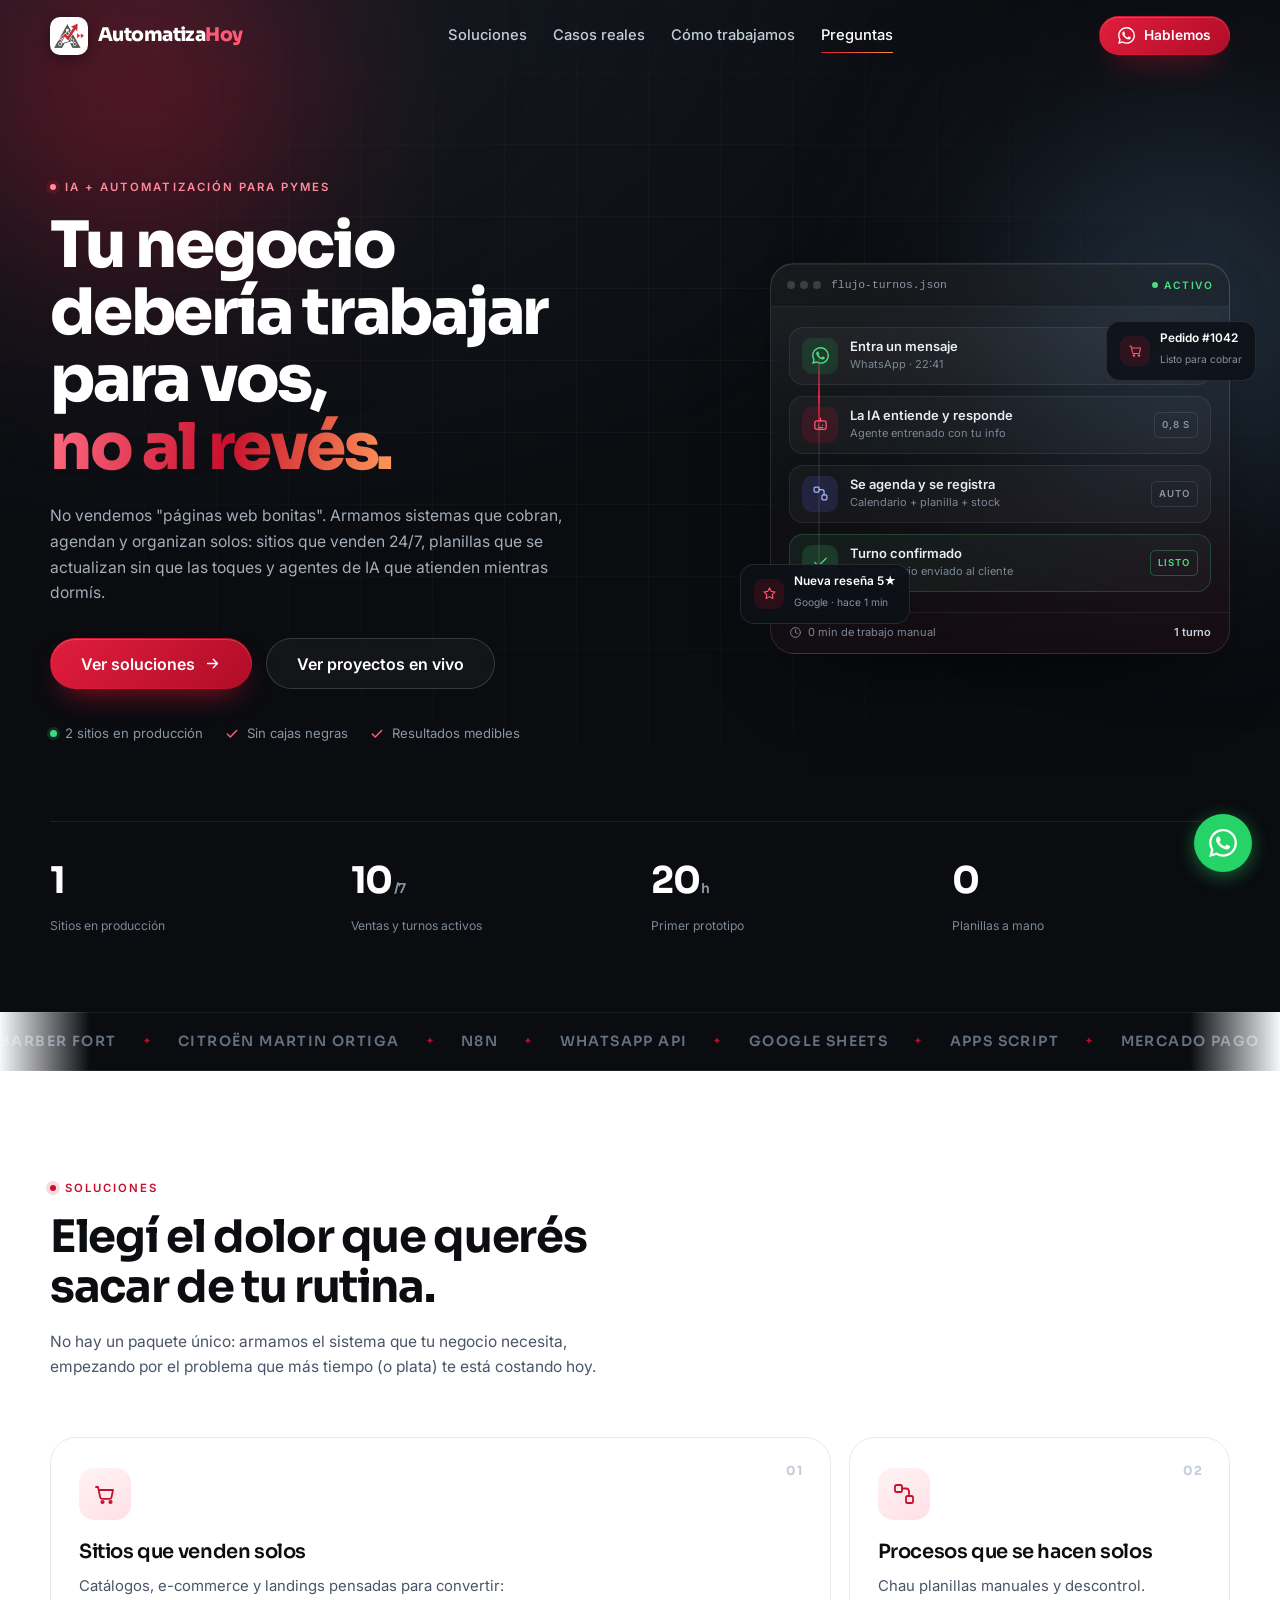
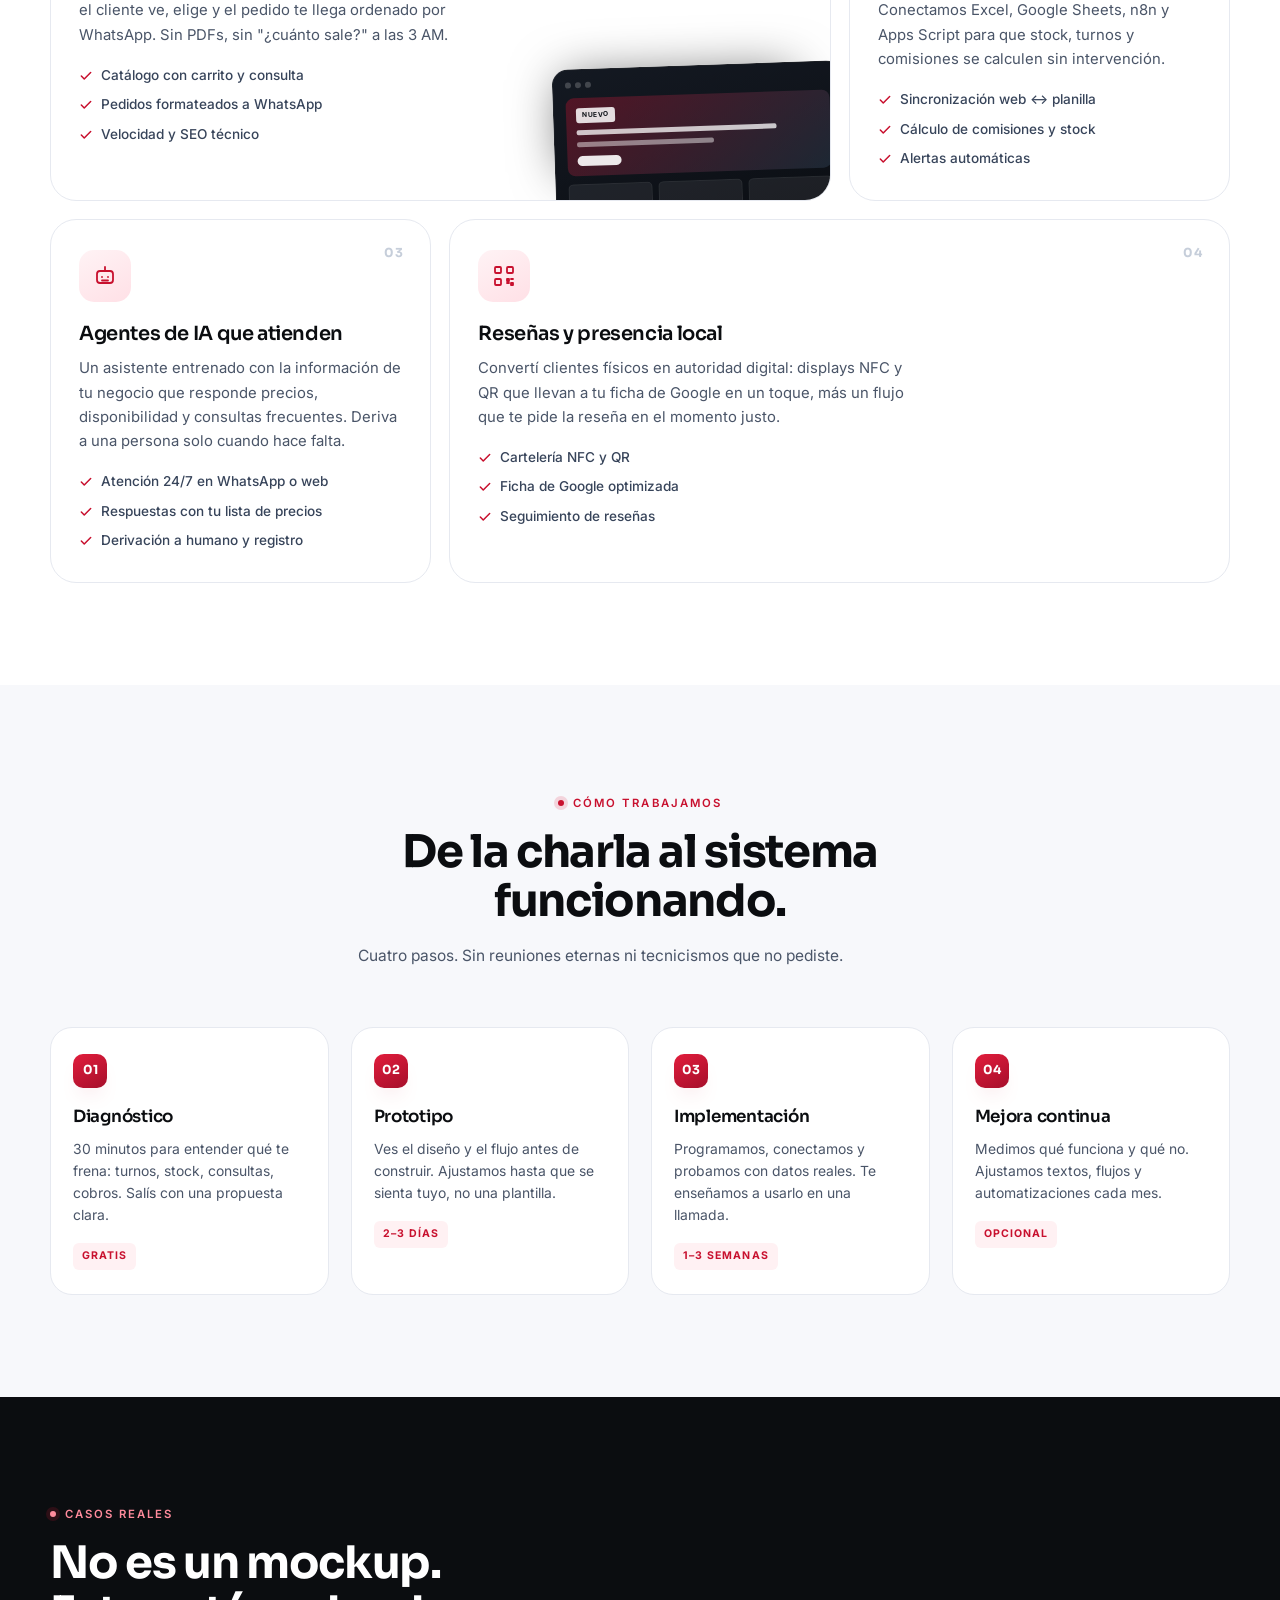
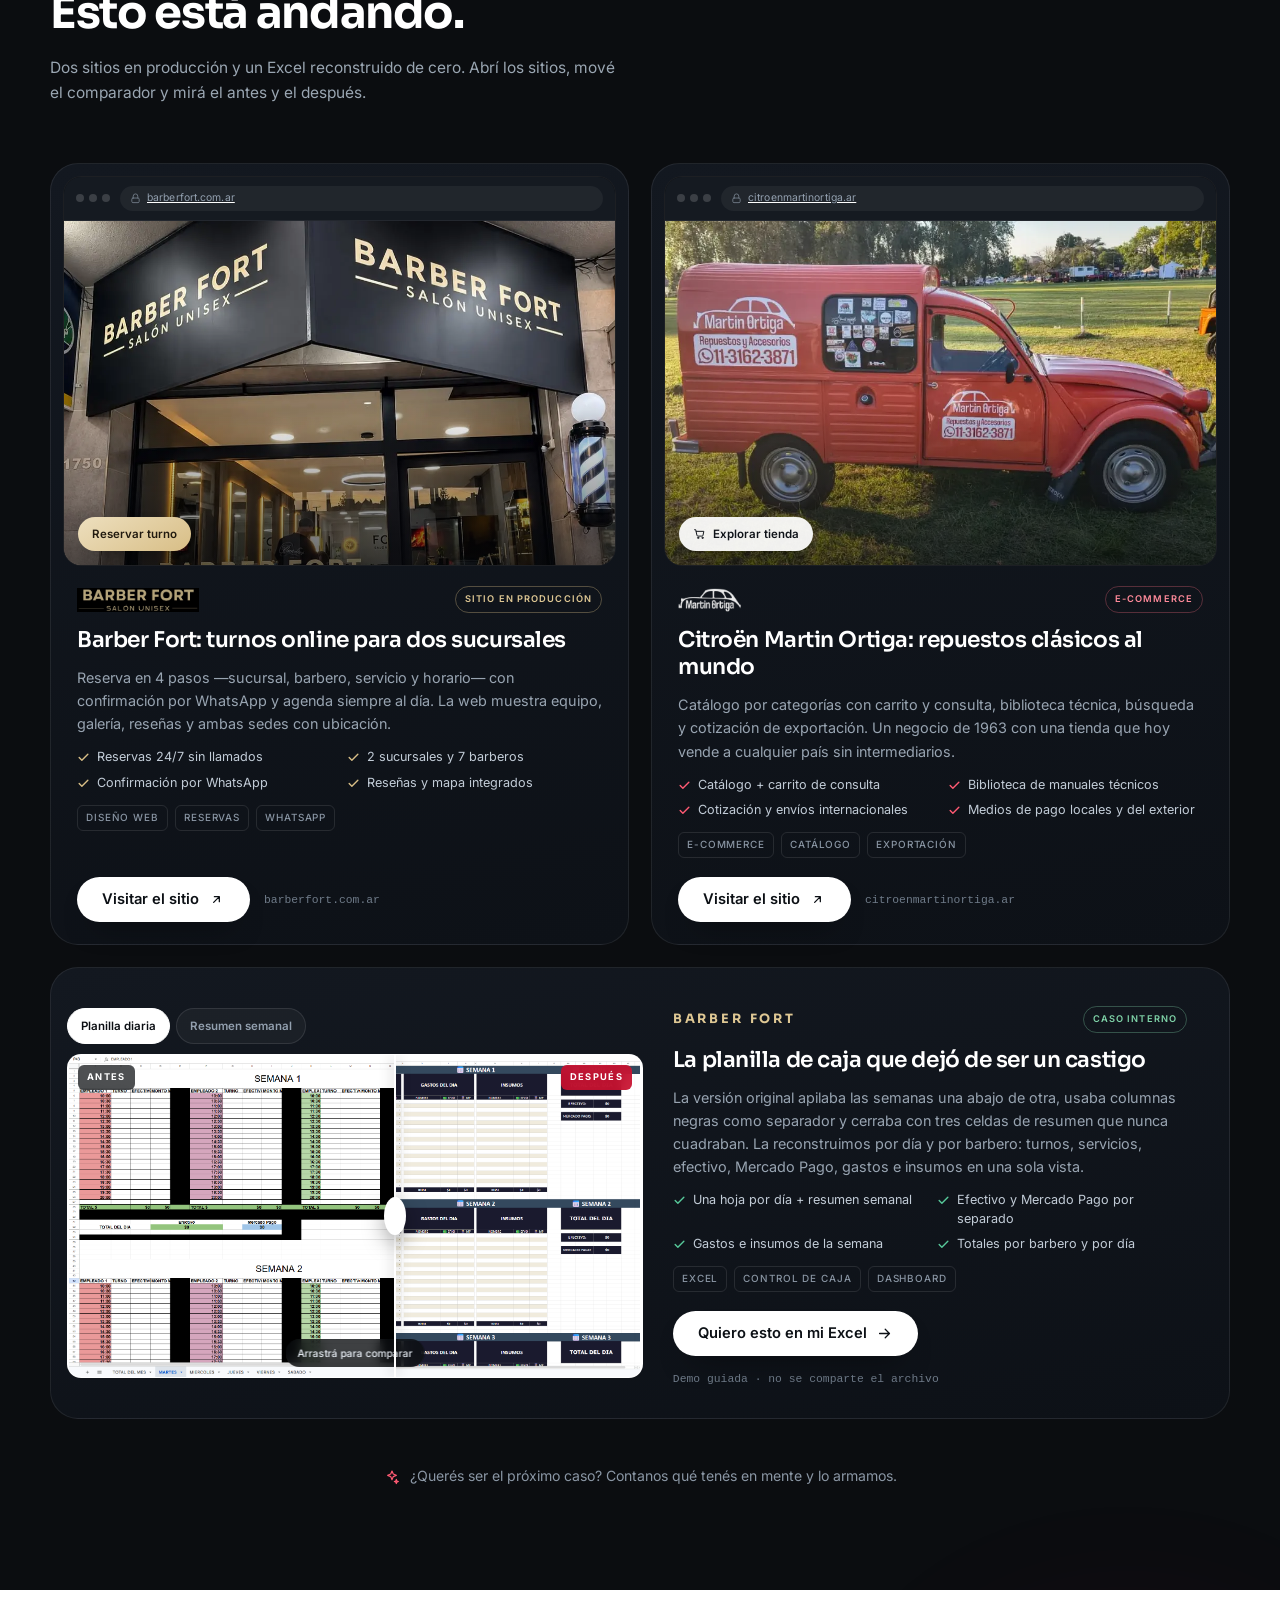
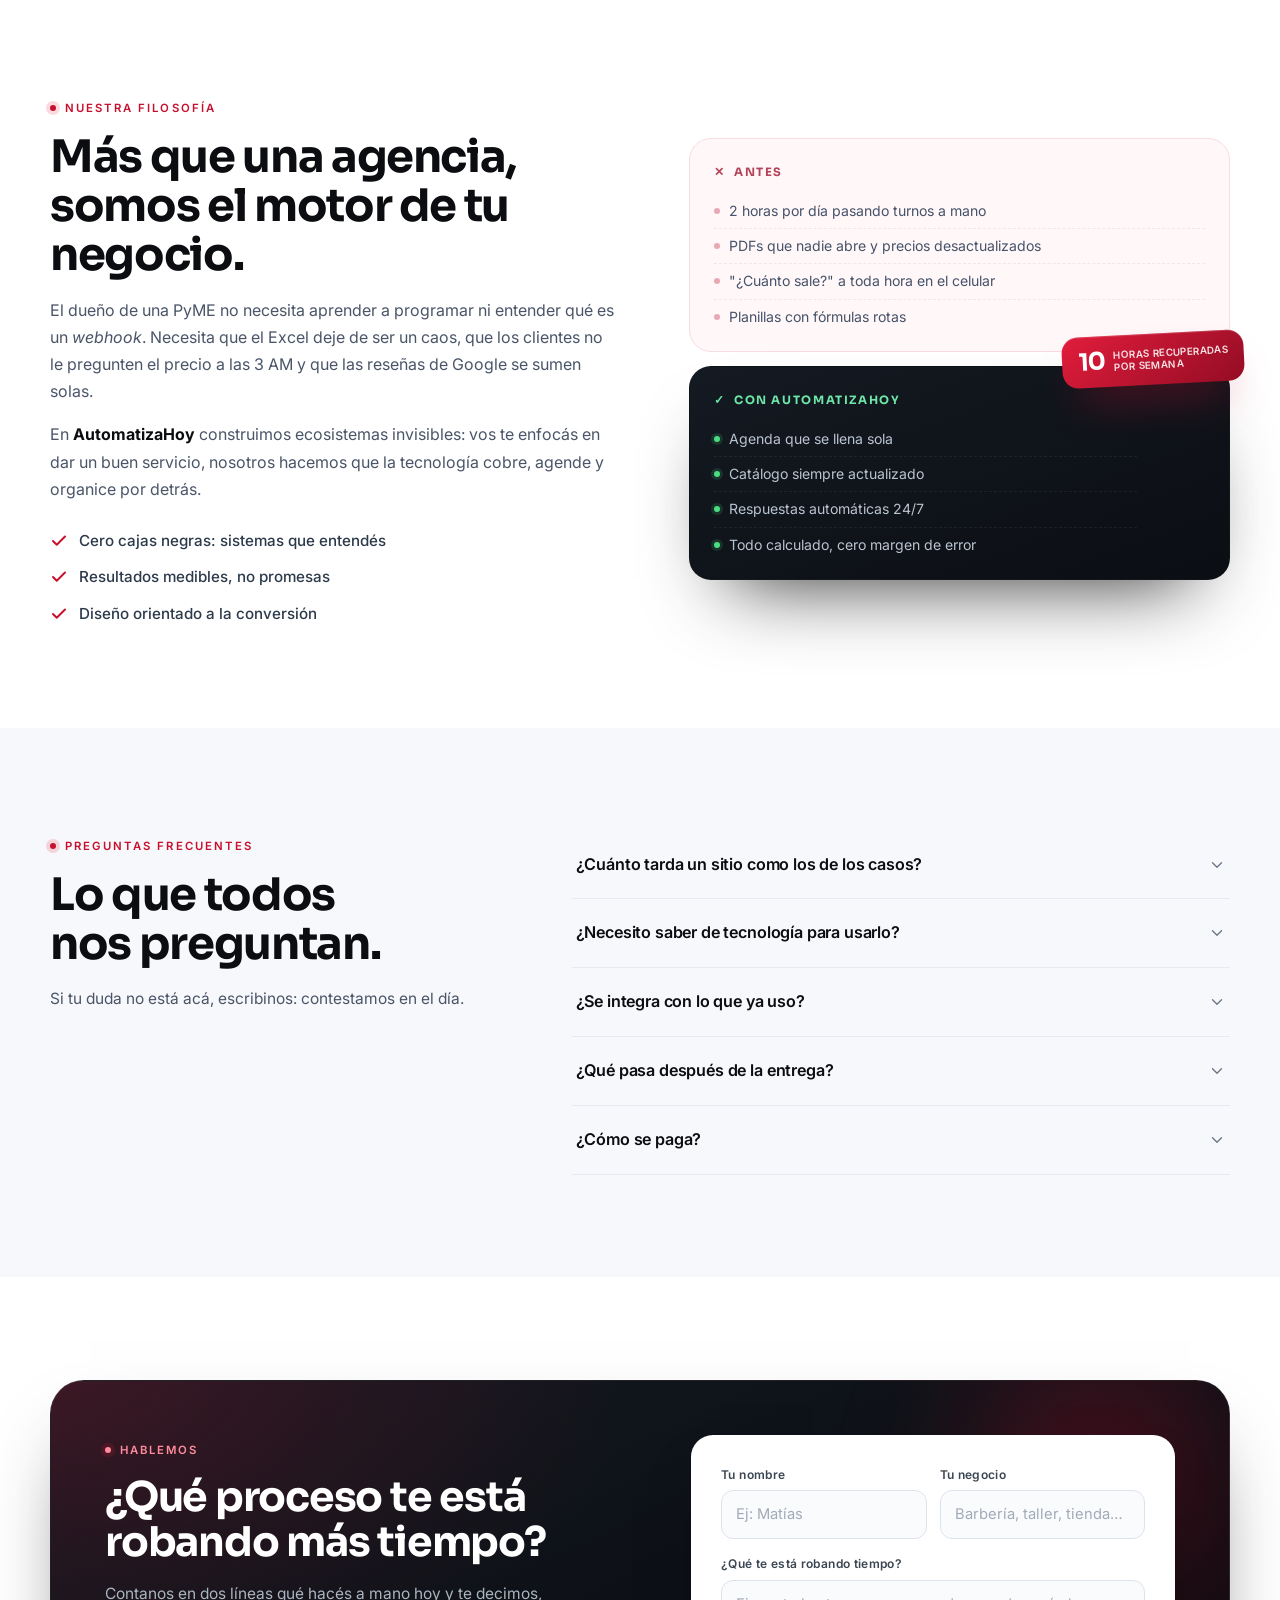
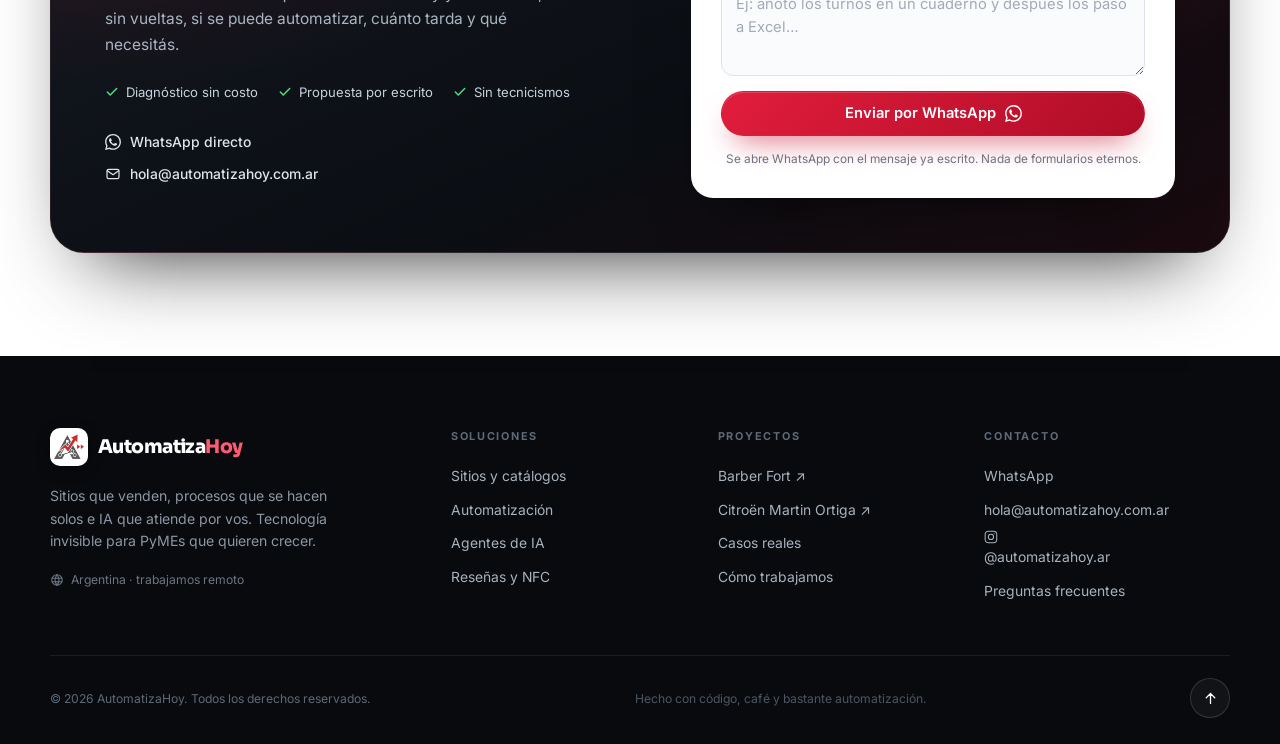
==== commit e78a8b68: "feat: nuevo isotipo, cache busting y politicas de seguridad CSP" ====
--- a/index.html
+++ b/index.html
@@ -36,7 +36,7 @@
   <link href="https://fonts.googleapis.com/css2?family=Inter:wght@400;500;600&family=Sora:wght@600;700;800&display=swap"
     rel="stylesheet">
 
-  <link rel="stylesheet" href="assets/css/styles.css">
+  <link rel="stylesheet" href="assets/css/styles.css?v=1.0.1">
   <noscript>
     <style>
       [data-reveal] {
@@ -145,9 +145,7 @@
   <header class="nav" id="nav">
     <div class="nav__inner">
       <a class="brand" href="#top" aria-label="AutomatizaHoy, ir al inicio">
-        <span class="brand__mark"><svg class="icon icon--solid">
-            <use href="#i-bolt" />
-          </svg></span>
+        <span class="brand__mark"><img src="assets/img/isotipo.webp" alt="AutomatizaHoy" width="38" height="38"></span>
         <span class="brand__name">Automatiza<span>Hoy</span></span>
       </a>
 
@@ -985,9 +983,7 @@
     <div class="container footer__top">
       <div class="footer__brand">
         <a class="brand" href="#top" aria-label="AutomatizaHoy, ir al inicio">
-          <span class="brand__mark"><svg class="icon icon--solid">
-              <use href="#i-bolt" />
-            </svg></span>
+          <span class="brand__mark"><img src="assets/img/isotipo.webp" alt="AutomatizaHoy" width="38" height="38"></span>
           <span class="brand__name">Automatiza<span>Hoy</span></span>
         </a>
         <p>Sitios que venden, procesos que se hacen solos e IA que atiende por vos. Tecnología invisible para PyMEs que
@@ -1052,7 +1048,7 @@
     <span class="wa-float__tooltip">¿Hablamos?</span>
   </a>
 
-  <script src="assets/js/main.js" defer></script>
+  <script src="assets/js/main.js?v=1.0.1" defer></script>
 </body>
 
 </html>
--- a/assets/css/styles.css
+++ b/assets/css/styles.css
@@ -365,12 +365,18 @@
   place-items: center;
   width: 38px;
   height: 38px;
-  border-radius: 11px;
-  background: linear-gradient(150deg, var(--red-2), #A60F2B);
-  color: #fff;
-  box-shadow: 0 10px 22px -10px rgba(200, 16, 46, .95),
-              inset 0 1px 0 rgba(255, 255, 255, .25);
+  border-radius: 10px;
+  background: #ffffff;
+  box-shadow: 0 4px 14px rgba(0, 0, 0, .35);
   transition: transform .4s var(--ease);
+  overflow: hidden;
+  padding: 4px;
+}
+.brand__mark img {
+  width: 100%;
+  height: 100%;
+  object-fit: contain;
+  display: block;
 }
 
 .brand:hover .brand__mark { transform: rotate(-8deg) scale(1.04); }
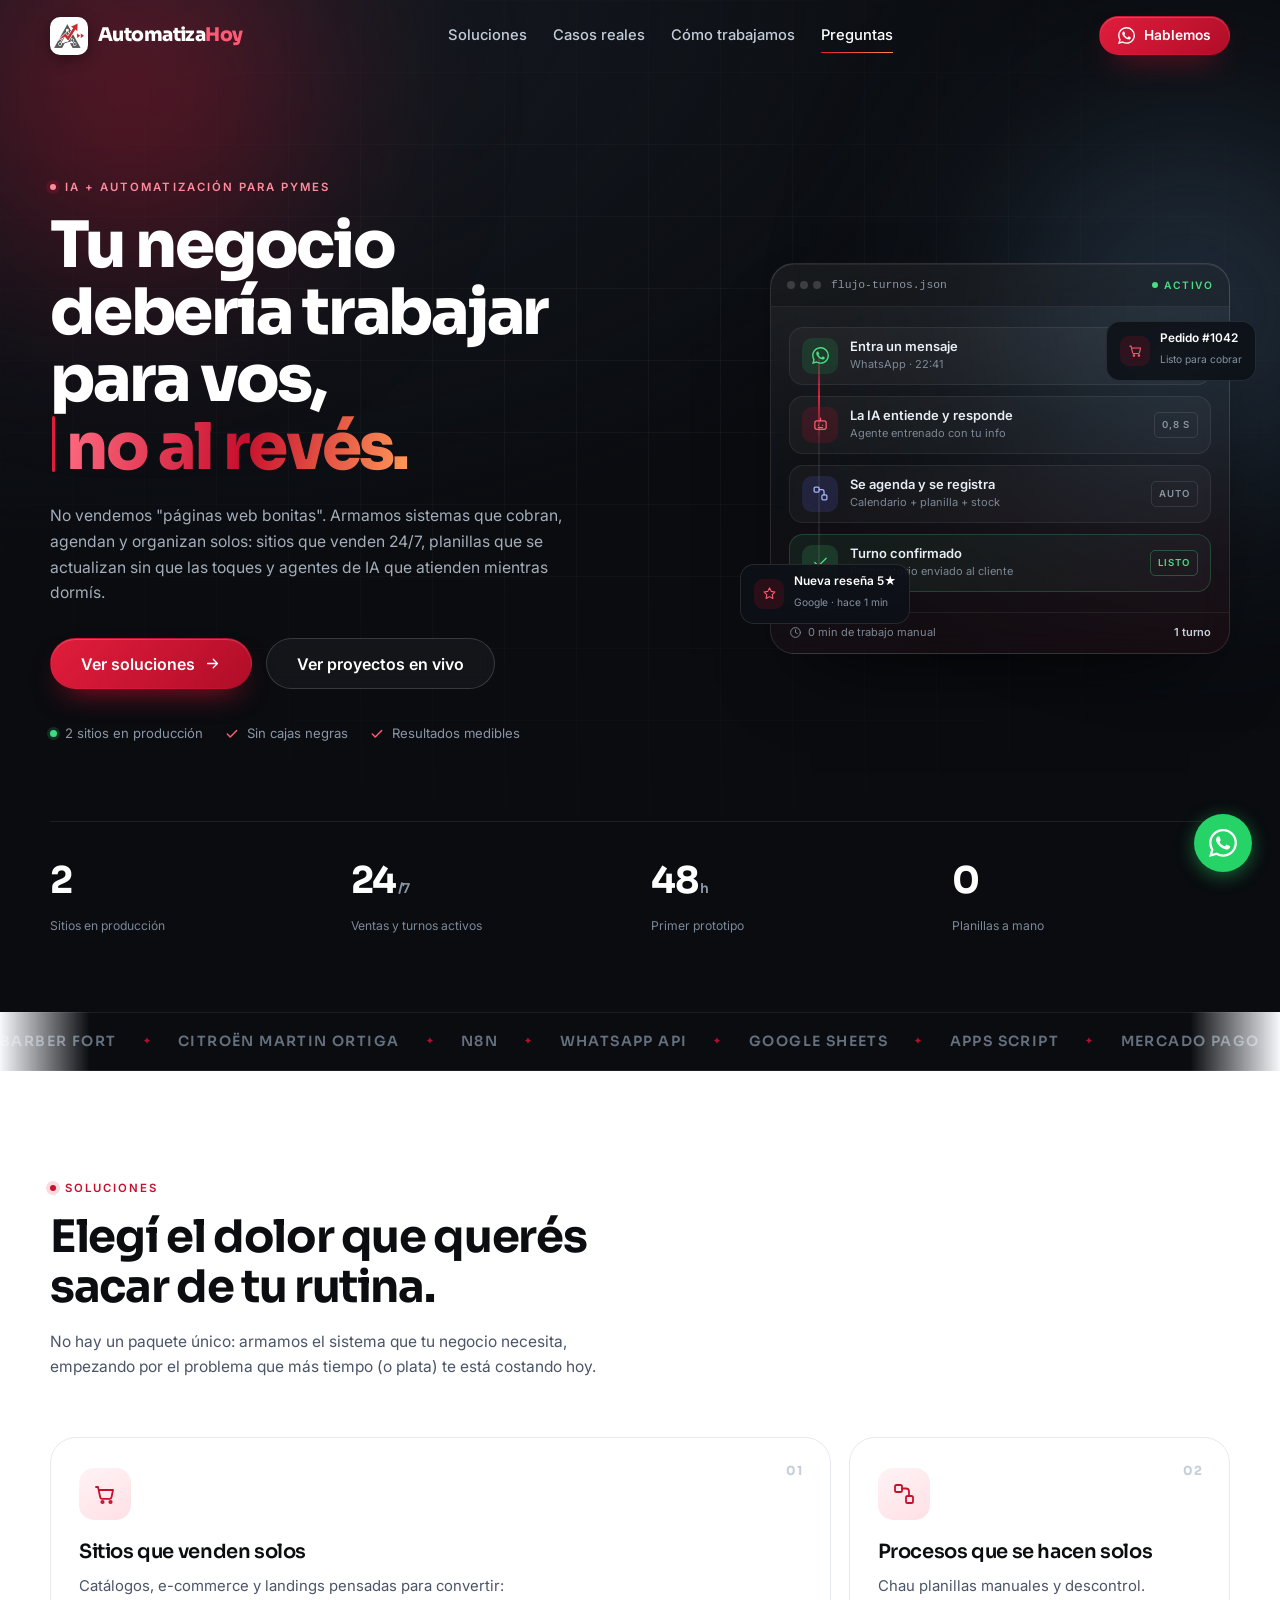
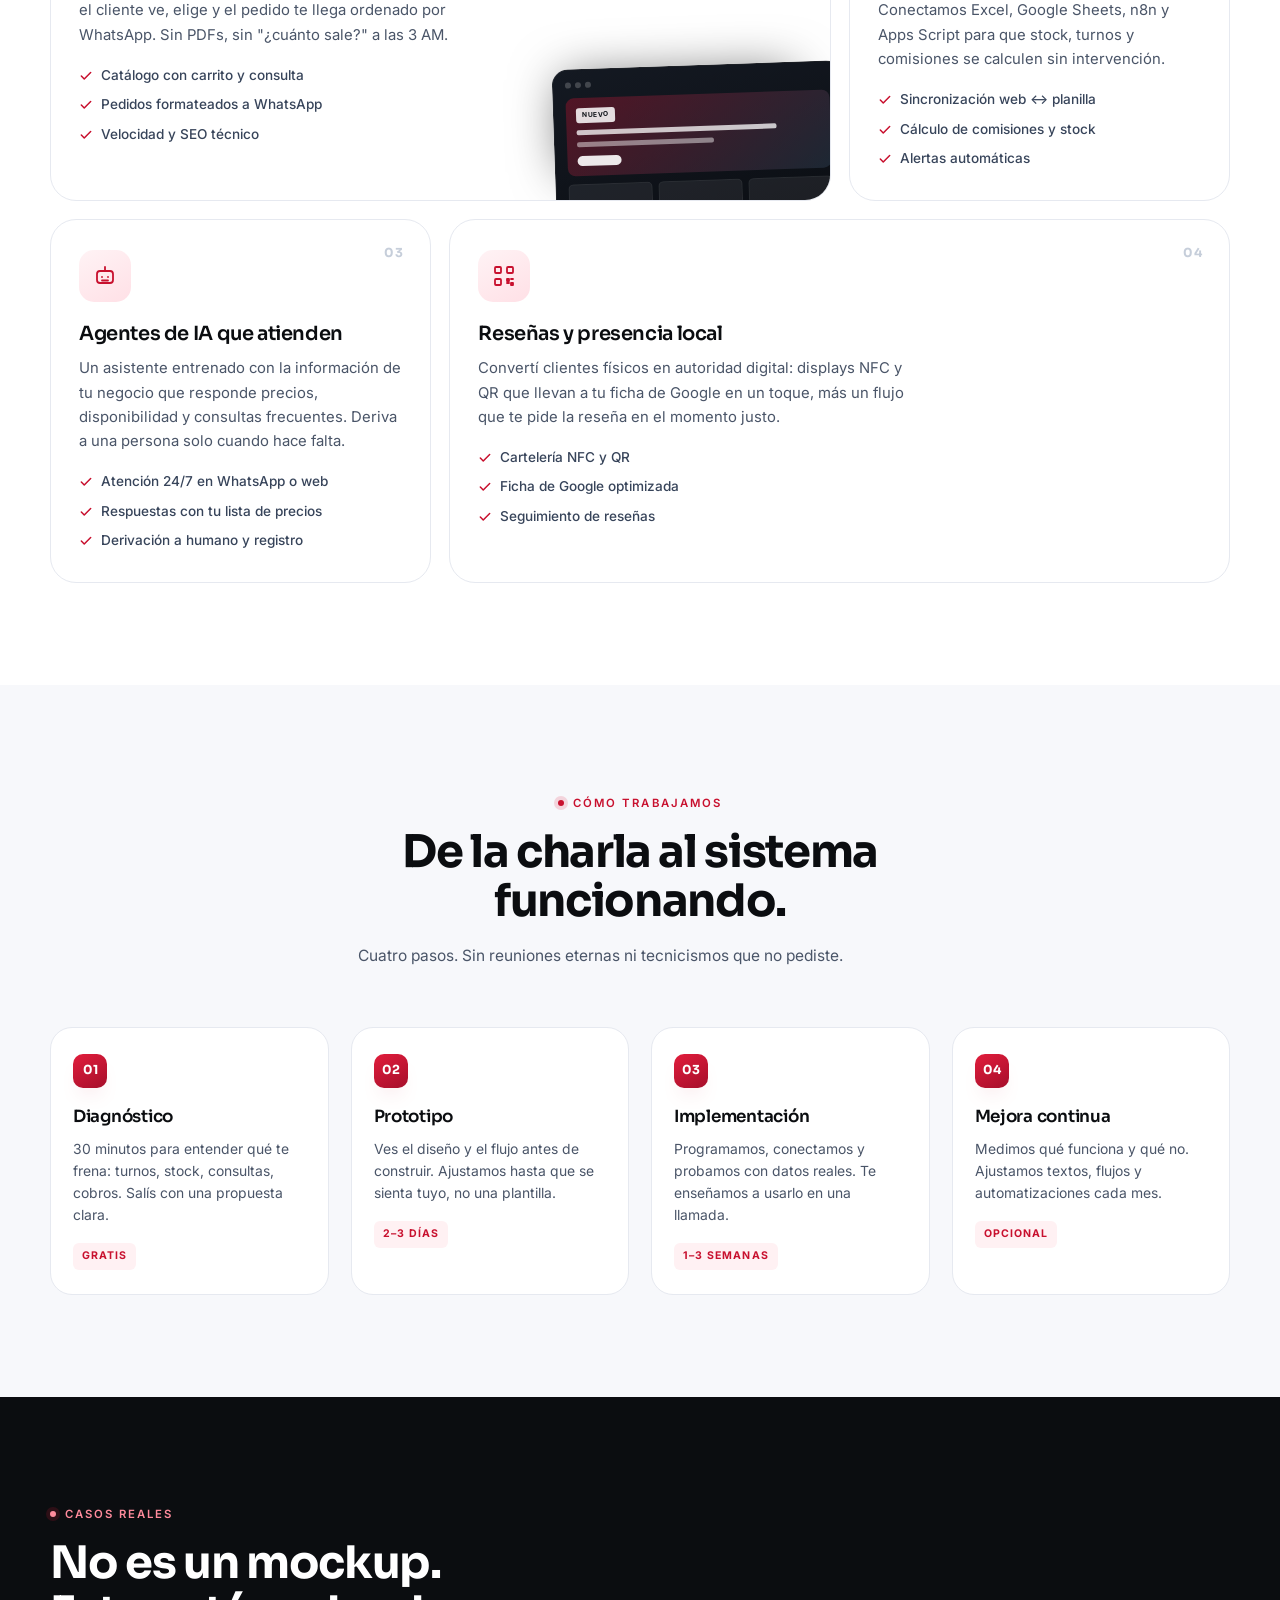
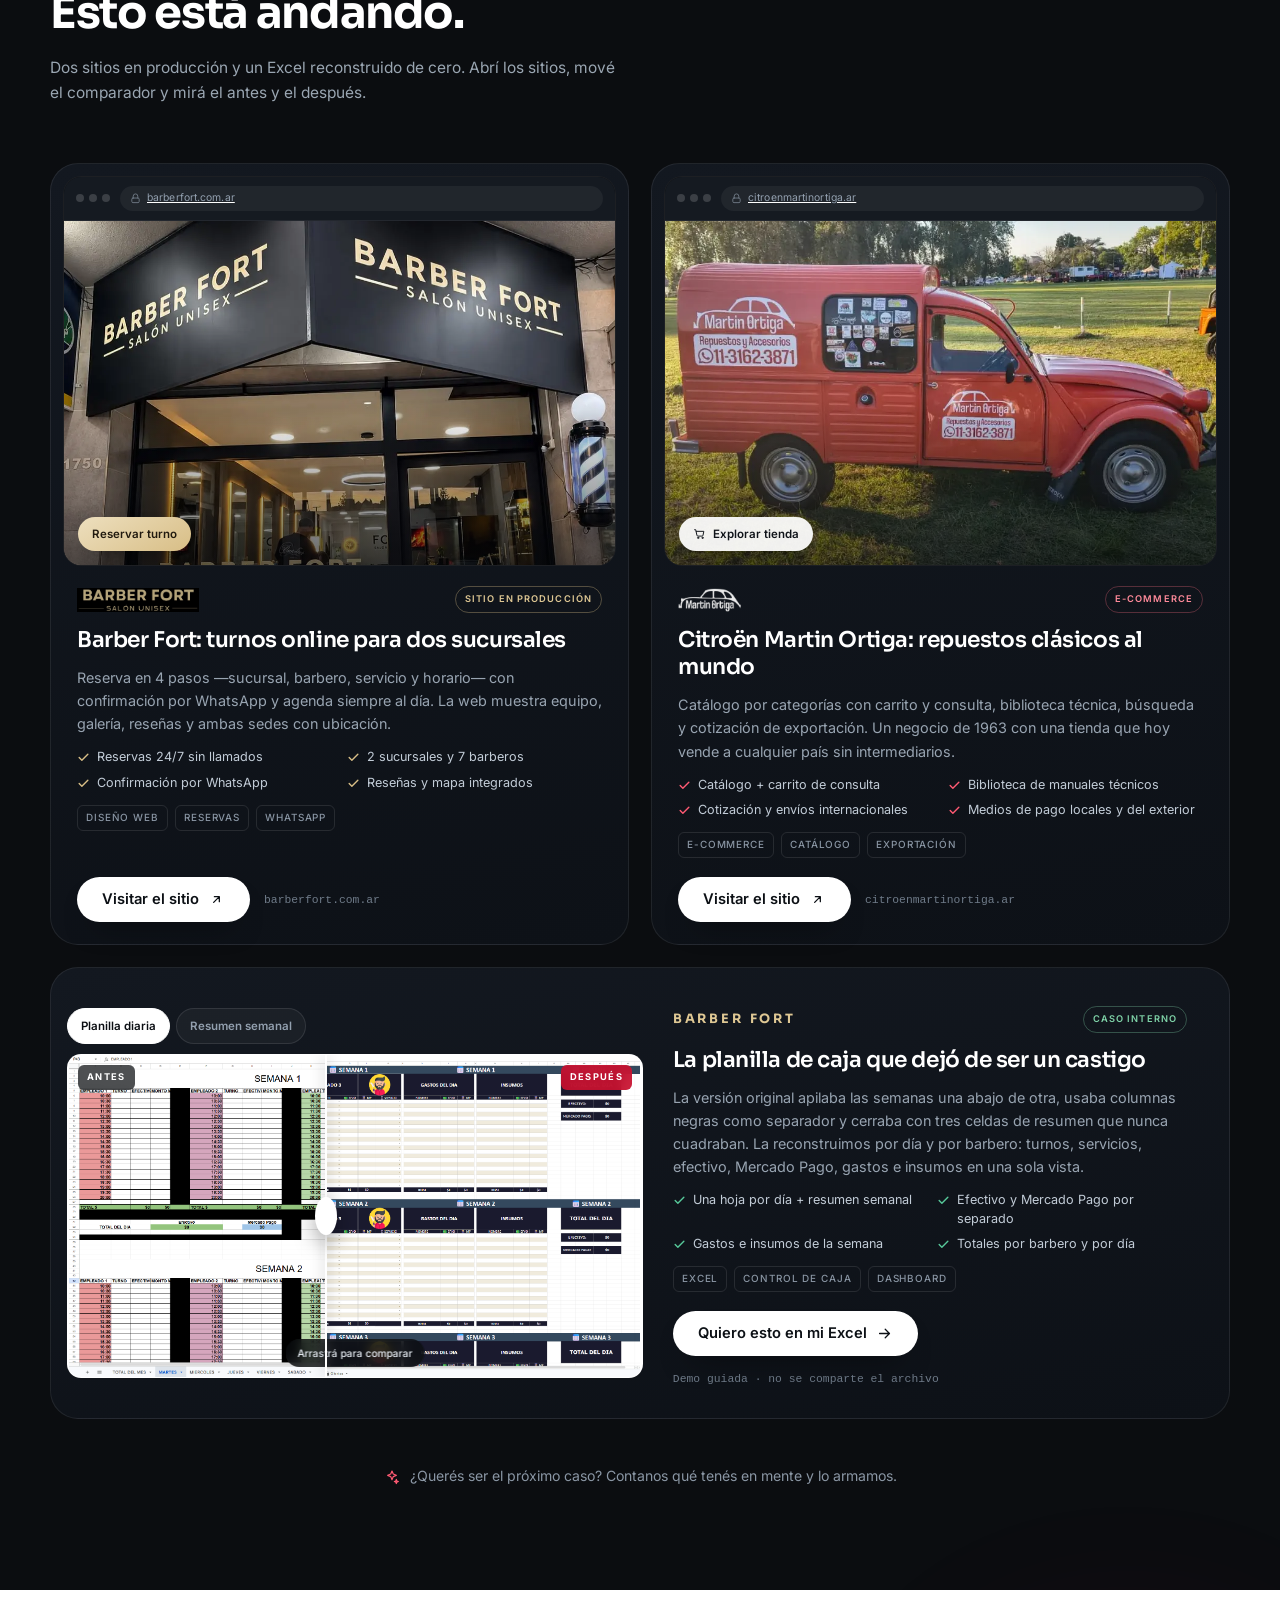
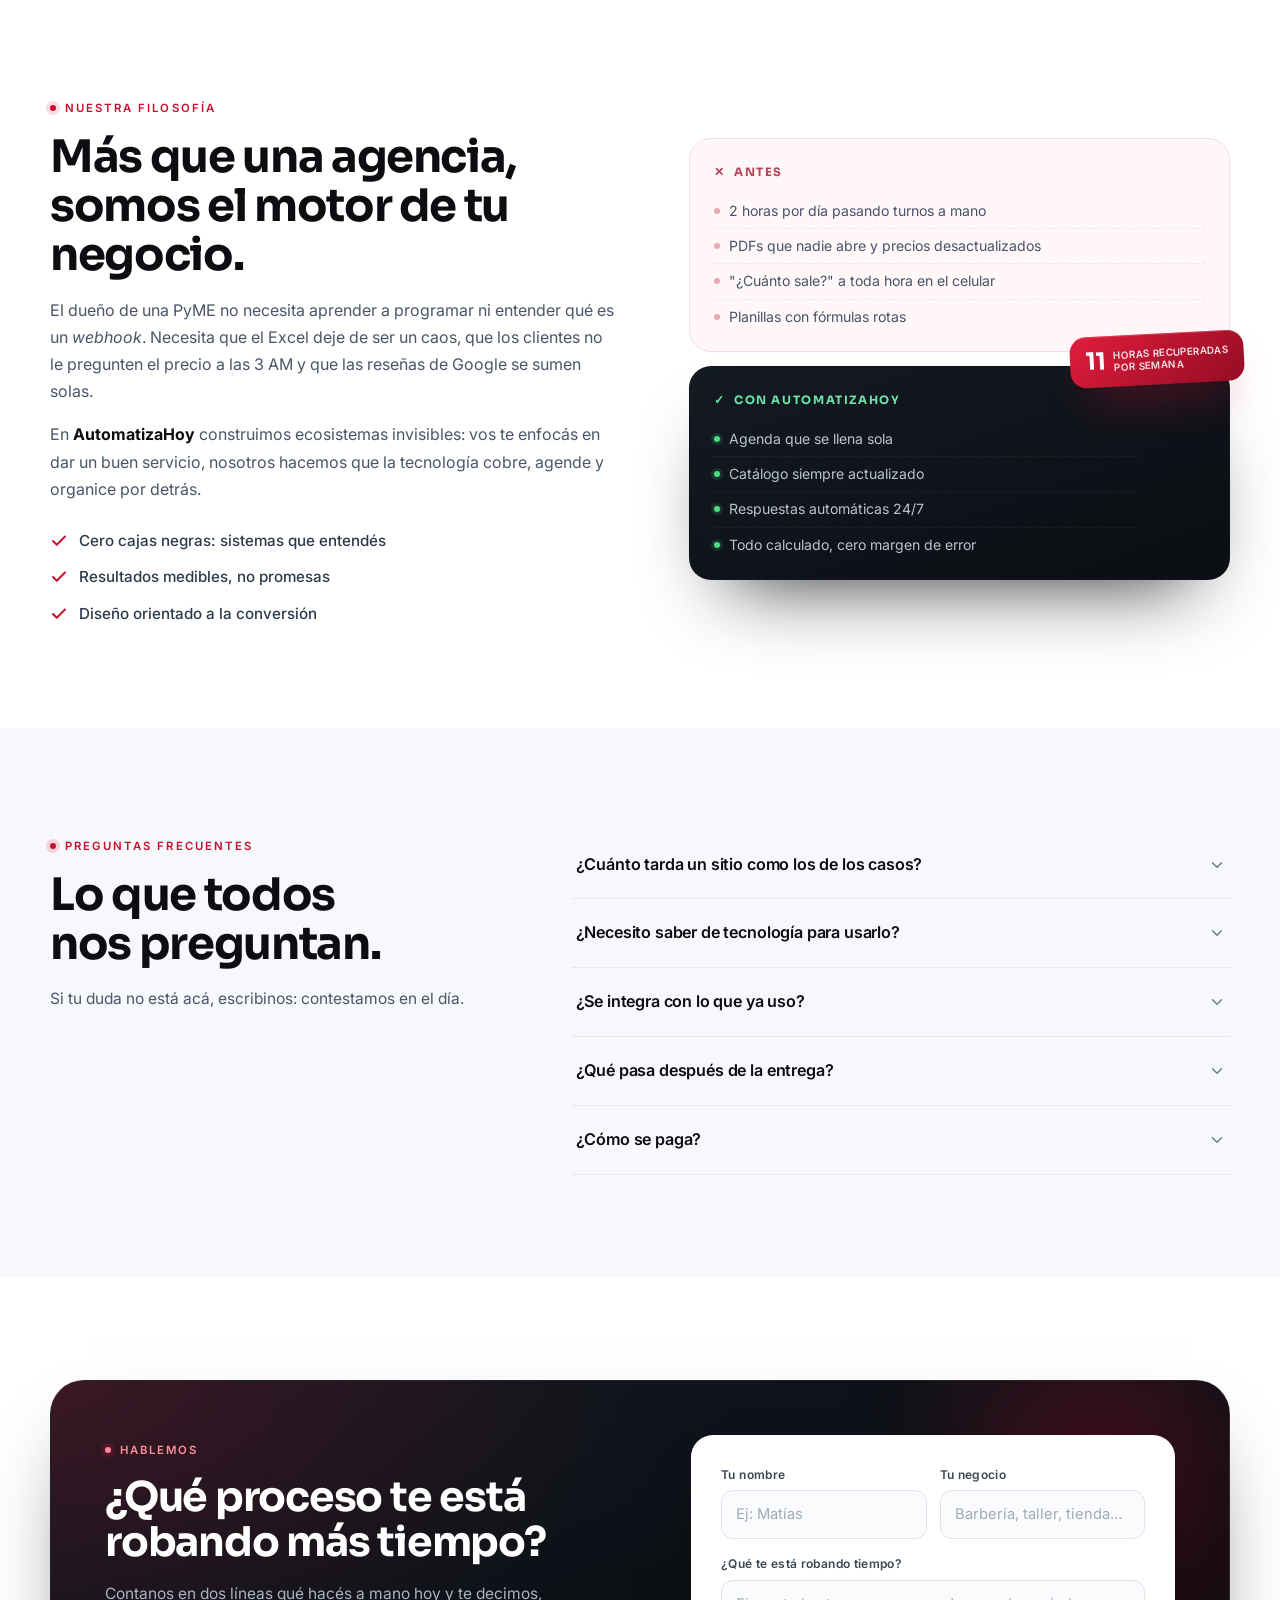
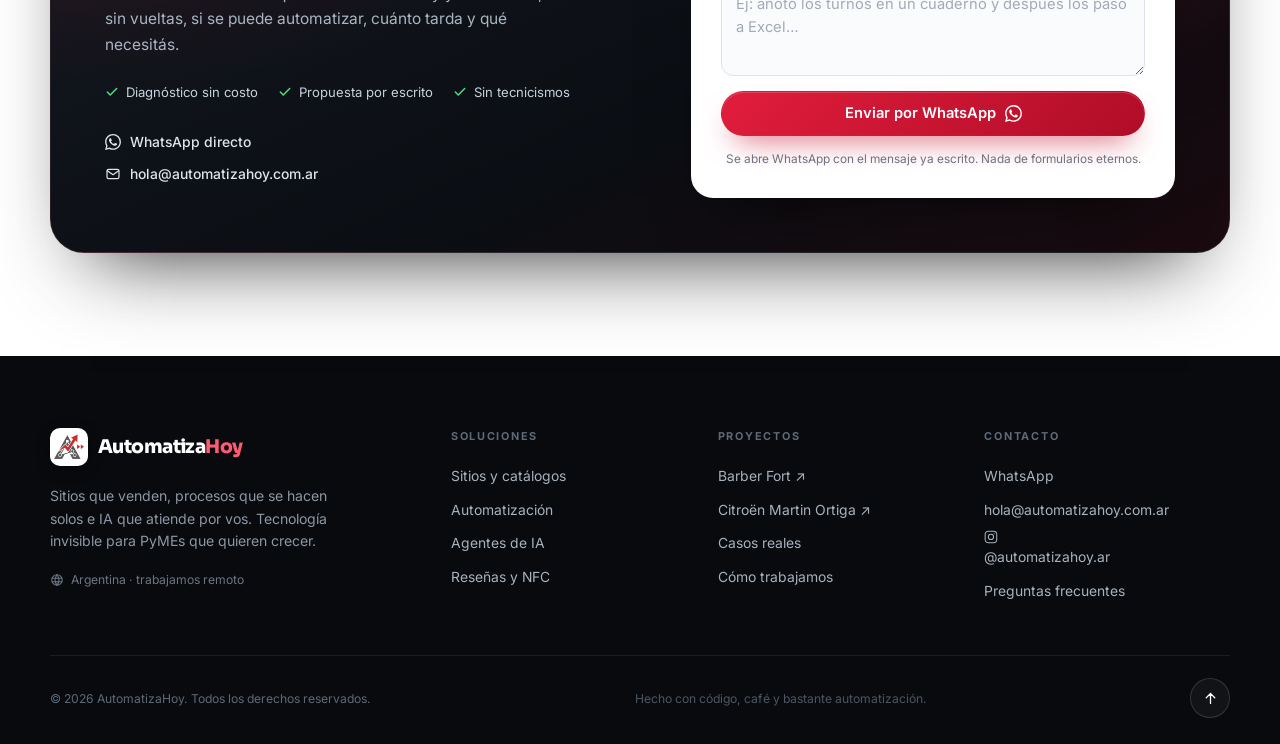
==== commit 0369317b: "feat: nuevo favicon con isotipo de marca, typewriter en hero y spotlight en cards" ====
--- a/index.html
+++ b/index.html
@@ -27,16 +27,17 @@
   <meta name="twitter:card" content="summary_large_image">
   <meta name="twitter:image" content="https://automatizahoy.com.ar/assets/img/og.png">
 
-  <link rel="icon"
-    href="data:image/svg+xml,%3Csvg xmlns='http://www.w3.org/2000/svg' viewBox='0 0 32 32'%3E%3Crect width='32' height='32' rx='8' fill='%23C8102E'/%3E%3Cpath d='M18 5 9 18h5l-1 9 10-13h-5l1-9z' fill='%23fff'/%3E%3C/svg%3E">
-  <link rel="apple-touch-icon" href="assets/img/apple-touch-icon.png">
+  <link rel="icon" type="image/x-icon" href="favicon.ico?v=1.0.2">
+  <link rel="icon" type="image/png" sizes="32x32" href="assets/img/favicon-32x32.png?v=1.0.2">
+  <link rel="icon" type="image/png" sizes="16x16" href="assets/img/favicon-16x16.png?v=1.0.2">
+  <link rel="apple-touch-icon" sizes="180x180" href="assets/img/apple-touch-icon.png?v=1.0.2">
 
   <link rel="preconnect" href="https://fonts.googleapis.com">
   <link rel="preconnect" href="https://fonts.gstatic.com" crossorigin>
   <link href="https://fonts.googleapis.com/css2?family=Inter:wght@400;500;600&family=Sora:wght@600;700;800&display=swap"
     rel="stylesheet">
 
-  <link rel="stylesheet" href="assets/css/styles.css?v=1.0.1">
+  <link rel="stylesheet" href="assets/css/styles.css?v=1.0.2">
   <noscript>
     <style>
       [data-reveal] {
@@ -211,7 +212,7 @@
           </p>
 
           <h1 class="hero__title" data-reveal style="--d:1">
-            Tu negocio debería trabajar para vos,
+            <span class="hero__typewriter" id="heroTypewriter">Tu negocio debería trabajar para vos,</span>
             <span class="grad">no al revés.</span>
           </h1>
 
@@ -548,7 +549,7 @@
           ============================================================
           -->
 
-          <article class="case case--barber" data-reveal>
+          <article class="case case--barber" data-spotlight data-reveal>
             <a class="case__media" href="https://barberfort.com.ar" target="_blank" rel="noopener" aria-label="Abrir el sitio de Barber Fort en una pestaña nueva">
               <div class="browser">
                 <div class="browser__top">
@@ -597,7 +598,7 @@
           </article>
 
           <!-- CASO 2 · Citroën Martin Ortiga -->
-          <article class="case case--citroen" data-reveal style="--d:1">
+          <article class="case case--citroen" data-spotlight data-reveal style="--d:1">
             <a class="case__media" href="https://citroenmartinortiga.ar/" target="_blank" rel="noopener"
               aria-label="Abrir el sitio de Citroën Martin Ortiga en una pestaña nueva">
               <div class="browser">
@@ -665,7 +666,7 @@
           </article>
 
           <!-- CASO 3: EXCEL -->
-          <article class="case case--wide case--excel" data-reveal>
+          <article class="case case--wide case--excel" data-spotlight data-reveal>
             <div class="case__media case__media--excel">
               <div class="excel-tabs" role="tablist" aria-label="Vistas del Excel de Barber Fort">
                 <button class="excel-tab is-active" id="tabPlanilla" role="tab" aria-selected="true"
@@ -1048,7 +1049,7 @@
     <span class="wa-float__tooltip">¿Hablamos?</span>
   </a>
 
-  <script src="assets/js/main.js?v=1.0.1" defer></script>
+  <script src="assets/js/main.js?v=1.0.2" defer></script>
 </body>
 
 </html>
--- a/assets/css/styles.css
+++ b/assets/css/styles.css
@@ -592,6 +592,26 @@
   text-wrap: balance;
 }
 
+.hero__typewriter {
+  display: inline;
+}
+
+.hero__cursor {
+  display: inline-block;
+  width: 3px;
+  height: 0.88em;
+  vertical-align: -0.05em;
+  margin-left: 2px;
+  background-color: var(--red-2, #E11D3C);
+  border-radius: 2px;
+  animation: blinkCursor 0.85s infinite;
+}
+
+@keyframes blinkCursor {
+  0%, 100% { opacity: 1; }
+  50% { opacity: 0; }
+}
+
 .grad {
   background: linear-gradient(100deg, #FF6B81, var(--red) 52%, #FF9A5A);
   -webkit-background-clip: text;
@@ -961,15 +981,23 @@
   transition: transform .45s var(--ease), box-shadow .45s, border-color .45s;
 }
 
-.svc::before {
+.svc::before,
+.case::before {
   content: "";
   position: absolute;
   inset: 0;
-  background: radial-gradient(320px circle at var(--mx, 50%) var(--my, 0%),
-              rgba(200, 16, 46, .07), transparent 62%);
+  border-radius: inherit;
+  background: radial-gradient(420px circle at var(--mx, 50%) var(--my, 0%),
+              rgba(200, 16, 46, .13), transparent 65%);
   opacity: 0;
-  transition: opacity .45s;
+  transition: opacity .4s ease;
   pointer-events: none;
+  z-index: 1;
+}
+
+.case::before {
+  background: radial-gradient(480px circle at var(--mx, 50%) var(--my, 0%),
+              rgba(255, 255, 255, .08), transparent 65%);
 }
 
 .svc:hover {
@@ -978,7 +1006,8 @@
   box-shadow: var(--shadow-card);
 }
 
-.svc:hover::before { opacity: 1; }
+.svc:hover::before,
+.case:hover::before { opacity: 1; }
 
 .svc--wide { grid-column: span 2; min-height: 320px; }
 
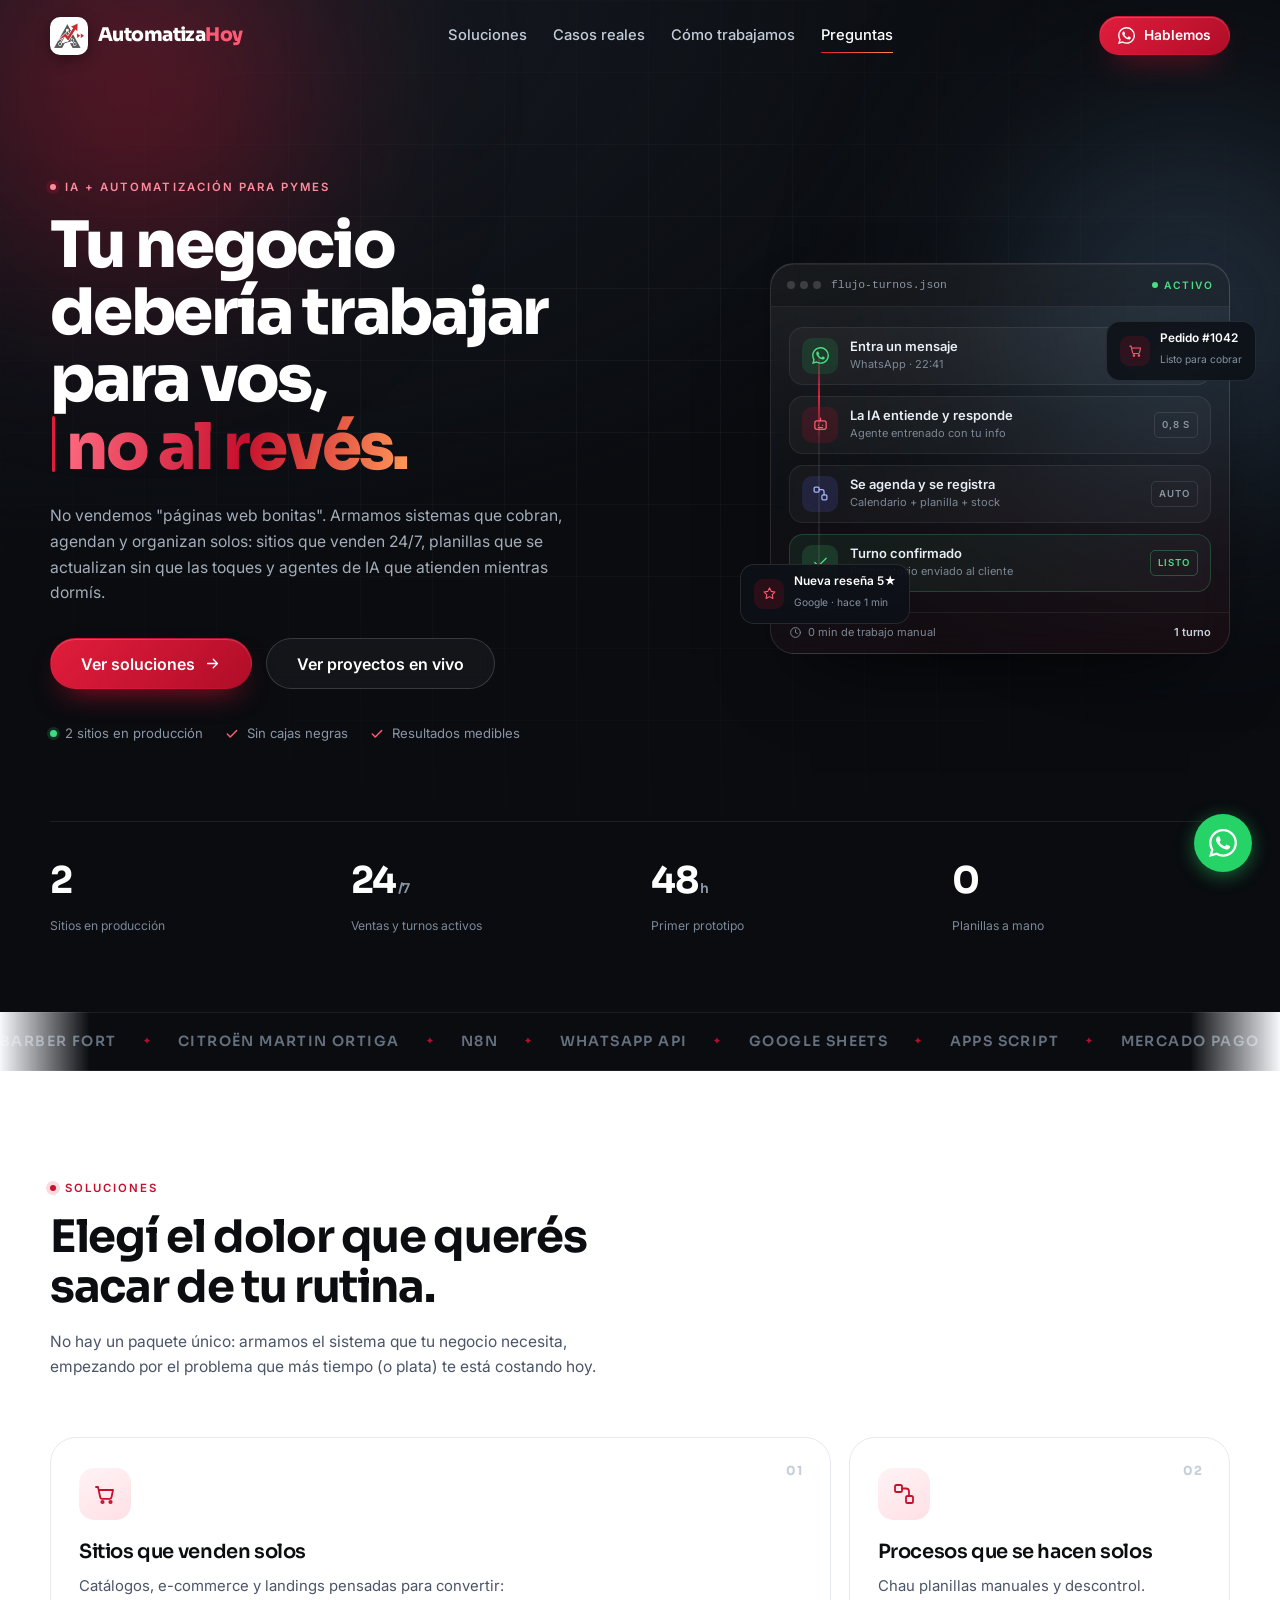
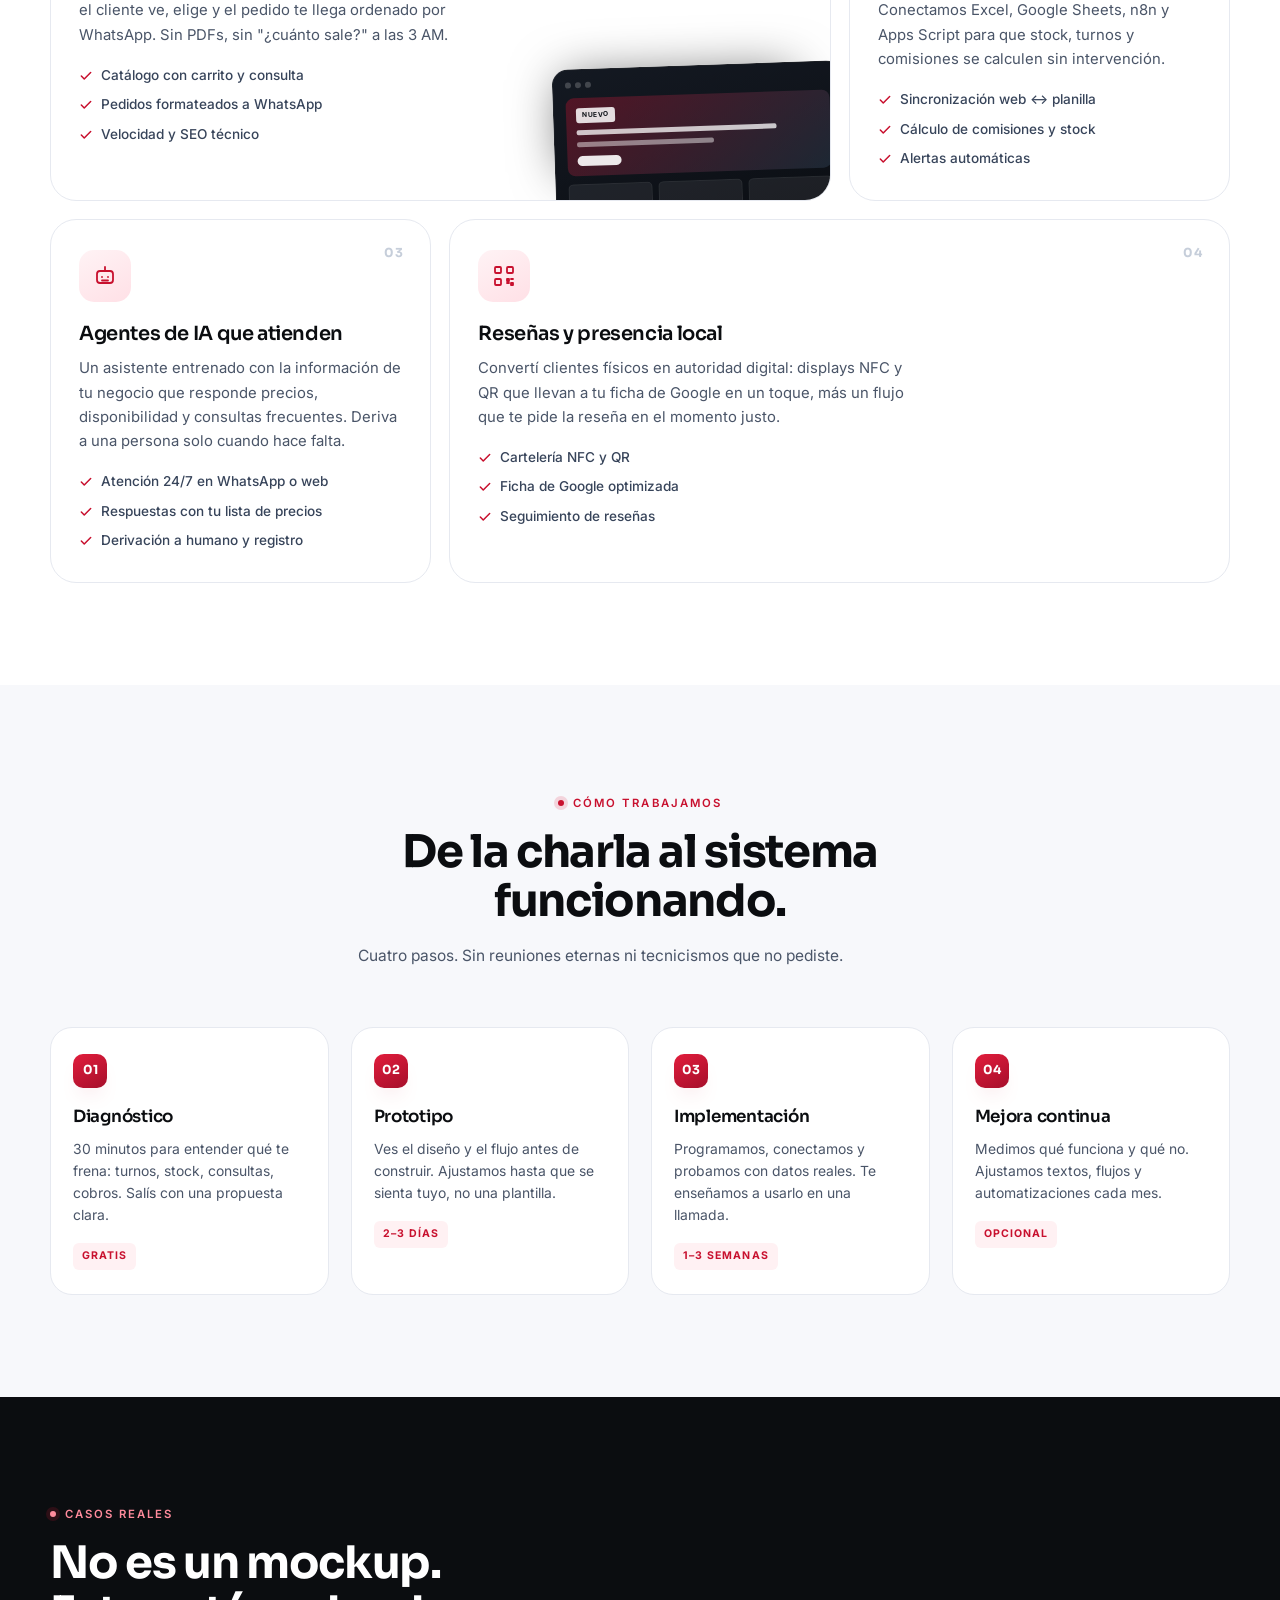
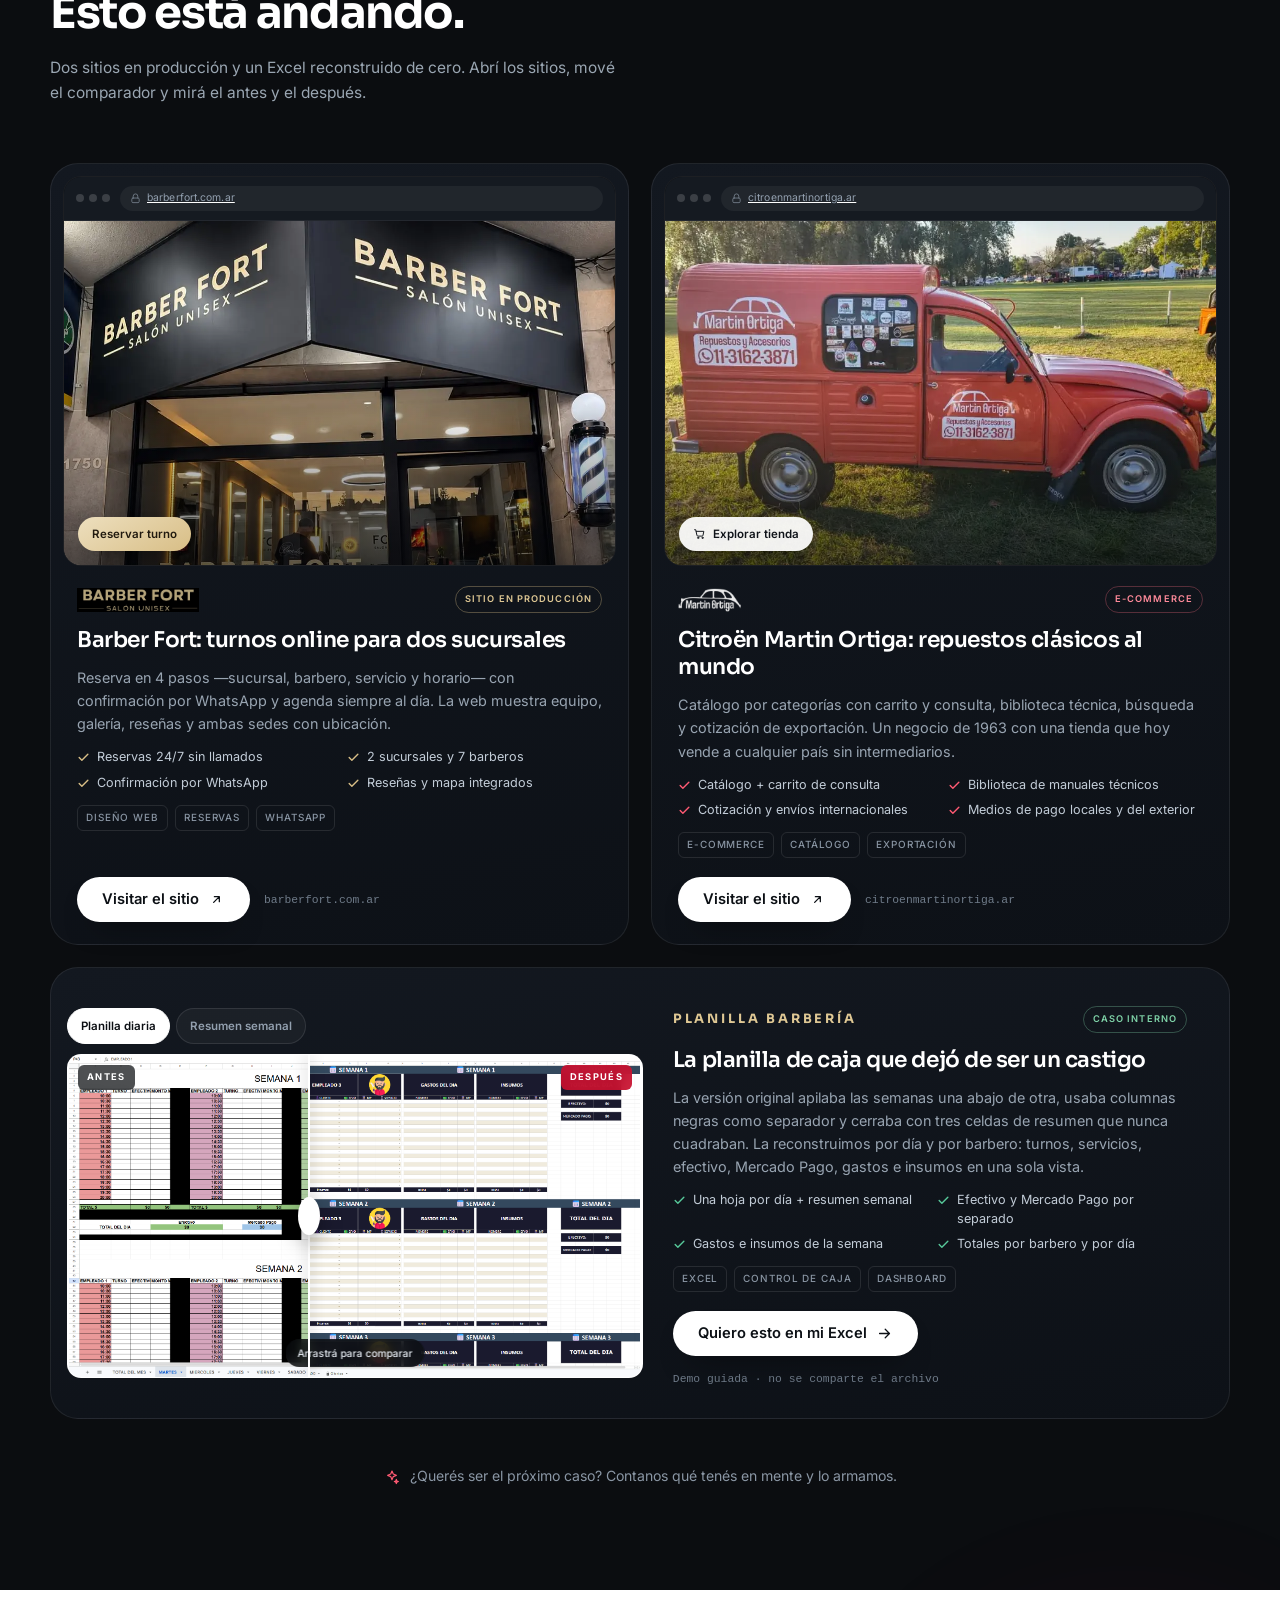
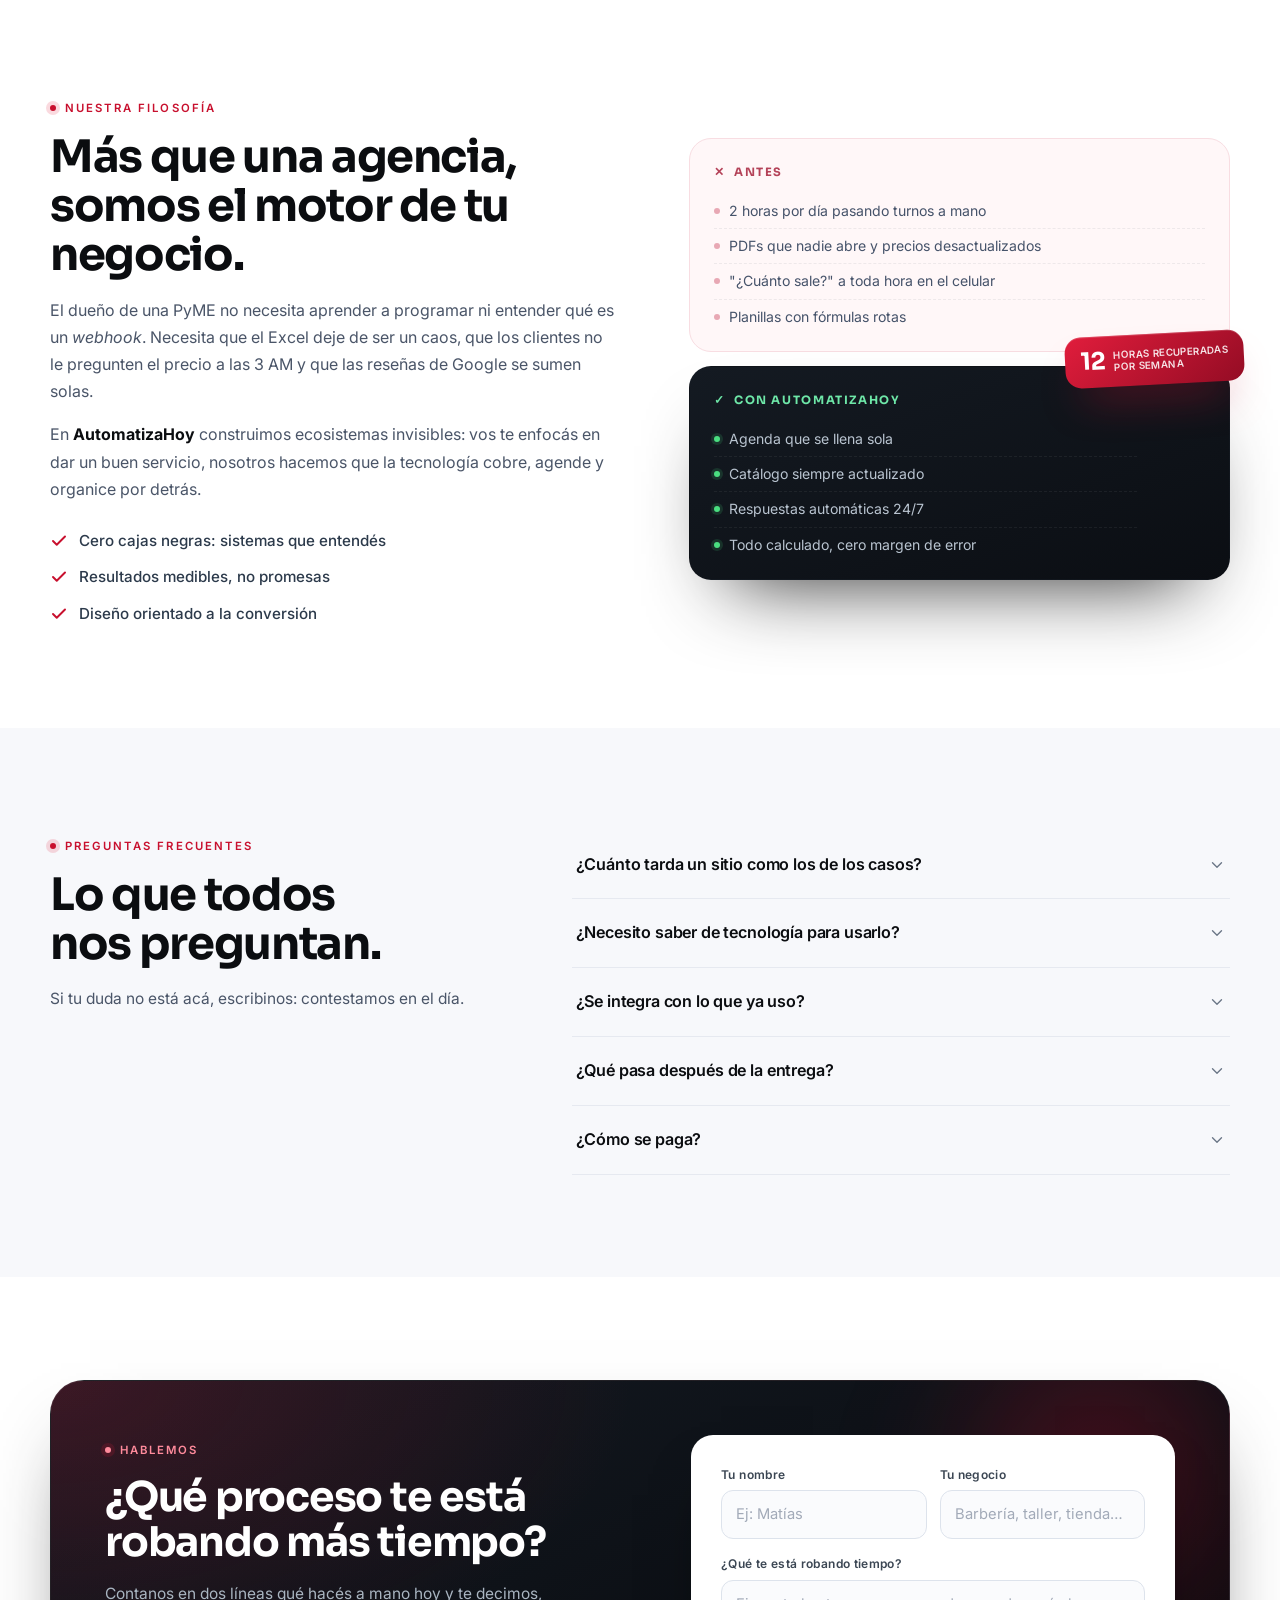
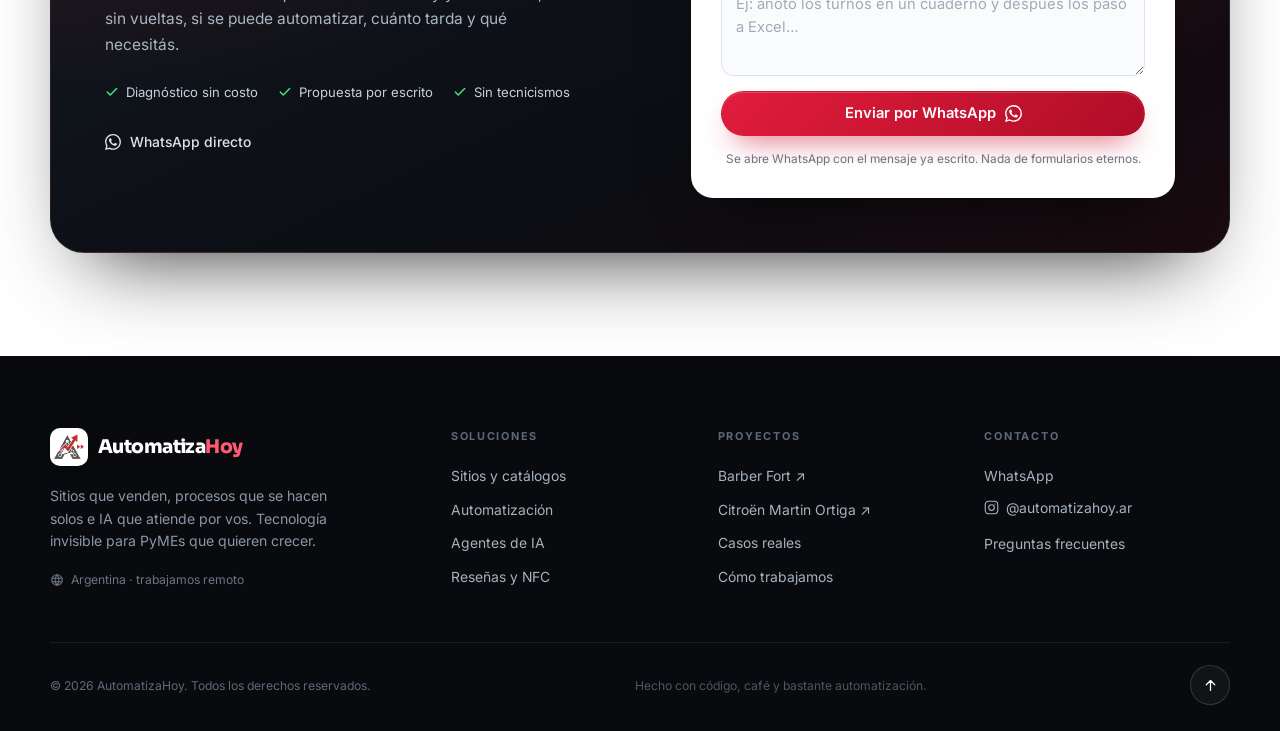
==== commit 8d60191a: "fix: icono de instagram alineado, retiro de email y renombrado a Planilla Barberia" ====
--- a/index.html
+++ b/index.html
@@ -55,7 +55,6 @@
     "description": "Agencia de automatización e inteligencia artificial para PyMEs: sitios web, catálogos, turnos online y procesos automatizados.",
     "areaServed": "AR",
     "url": "https://automatizahoy.com.ar/",
-    "email": "hola@automatizahoy.com.ar.ar",
     "sameAs": ["https://www.instagram.com/automatizahoy.ar/"],
     "priceRange": "$$"
   }
@@ -721,7 +720,7 @@
 
             <div class="case__body">
               <div class="case__brand">
-                <span class="case__logo-text">BARBER FORT</span>
+                <span class="case__logo-text">PLANILLA BARBERÍA</span>
                 <span class="case__badge">Caso interno</span>
               </div>
               <h3>La planilla de caja que dejó de ser un castigo</h3>
@@ -942,11 +941,6 @@
                   <use href="#i-wa" />
                 </svg> WhatsApp directo
               </a>
-              <a href="mailto:hola@automatizahoy.com.ar" data-mail>
-                <svg class="icon" aria-hidden="true">
-                  <use href="#i-mail" />
-                </svg> hola@automatizahoy.com.ar
-              </a>
             </div>
           </div>
 
@@ -1018,8 +1012,7 @@
         <h3>Contacto</h3>
         <ul>
           <li><a href="#contacto" data-wa data-wa-msg="¡Hola! Quiero automatizar mi negocio.">WhatsApp</a></li>
-          <li><a href="mailto:hola@automatizahoy.com.ar" data-mail>hola@automatizahoy.com.ar</a></li>
-          <li><a href="https://www.instagram.com/automatizahoy.ar/" target="_blank" rel="noopener">
+          <li><a class="footer__link-icon" href="https://www.instagram.com/automatizahoy.ar/" target="_blank" rel="noopener">
             <svg class="icon" aria-hidden="true"><use href="#i-ig"/></svg> @automatizahoy.ar
           </a></li>
           <li><a href="#faq">Preguntas frecuentes</a></li>
--- a/assets/css/styles.css
+++ b/assets/css/styles.css
@@ -2152,6 +2152,18 @@
   color: #A7B2BE;
   text-decoration: none;
   transition: color .25s;
+}
+
+.footer__col a.footer__link-icon {
+  display: inline-flex;
+  align-items: center;
+  gap: 7px;
+}
+
+.footer__col a.footer__link-icon .icon {
+  width: 15px;
+  height: 15px;
+  flex-shrink: 0;
 }
 
 .footer__col a:hover { color: #fff; }
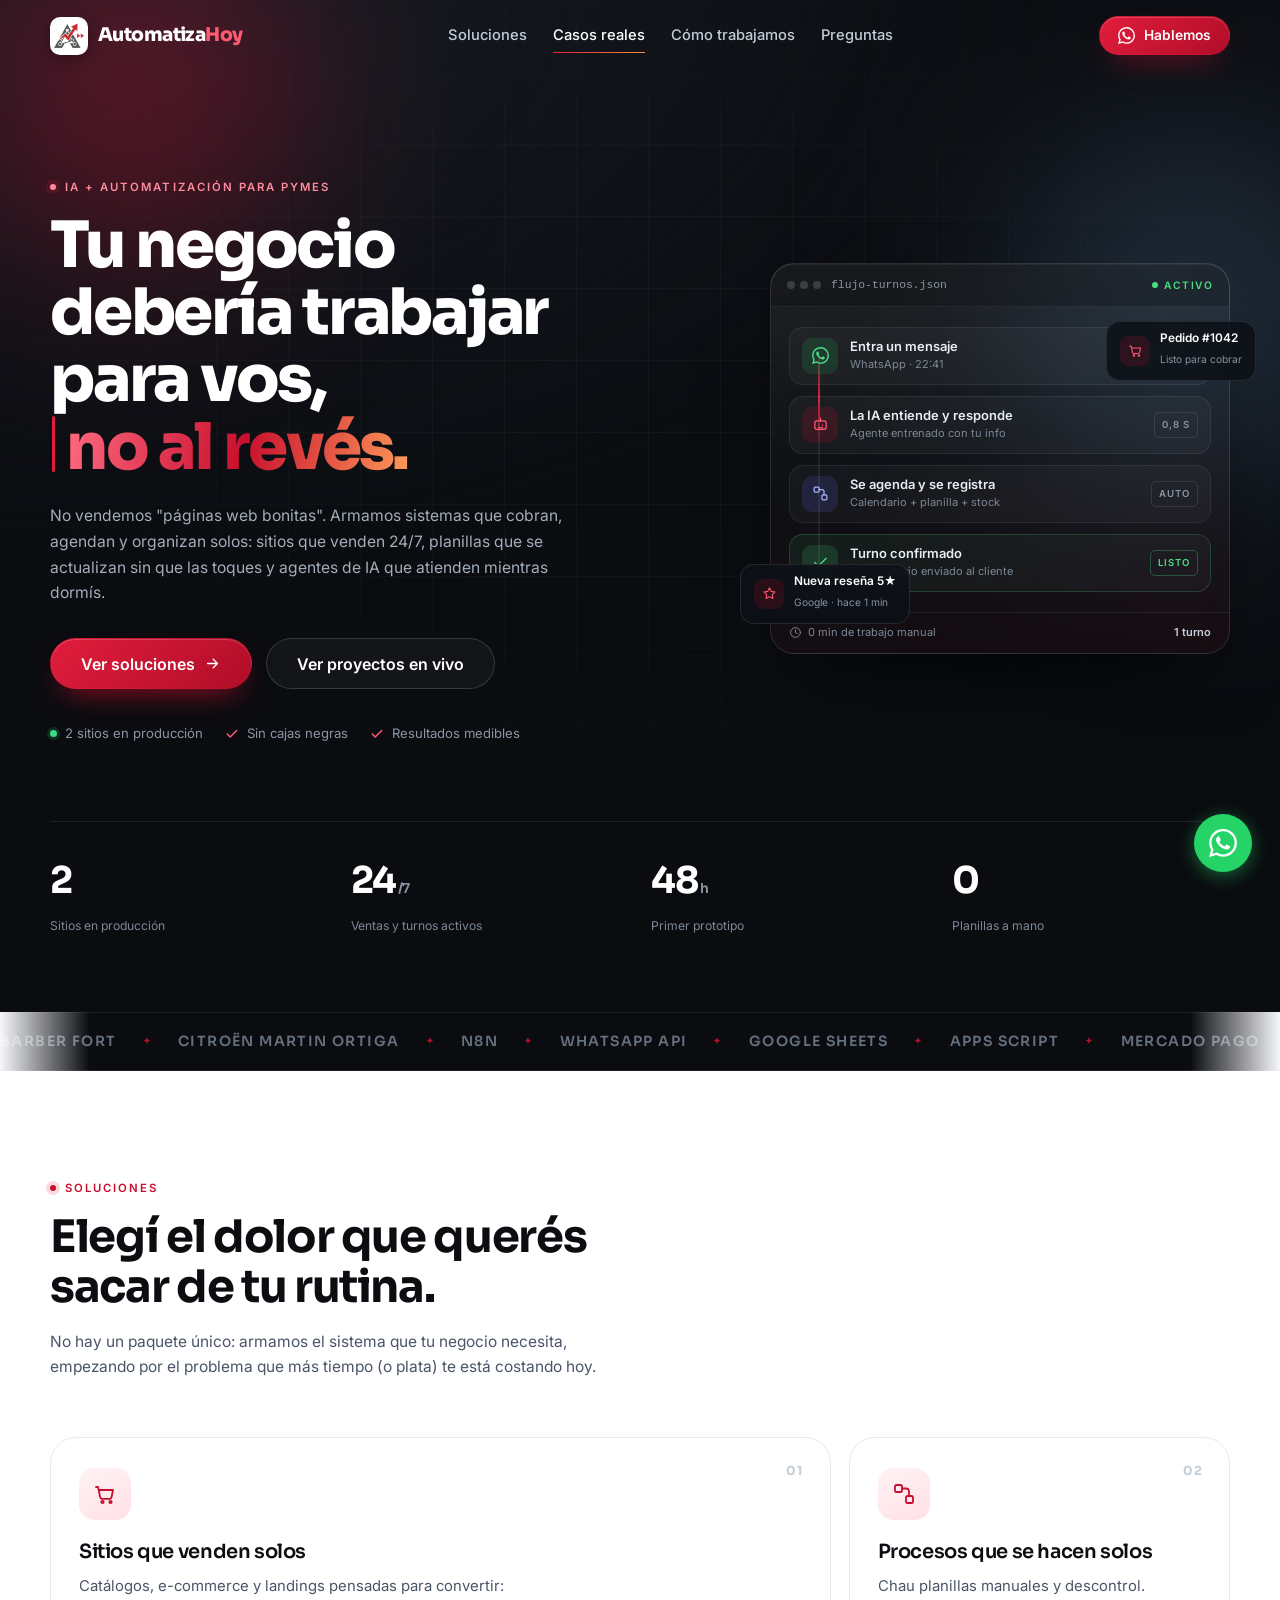
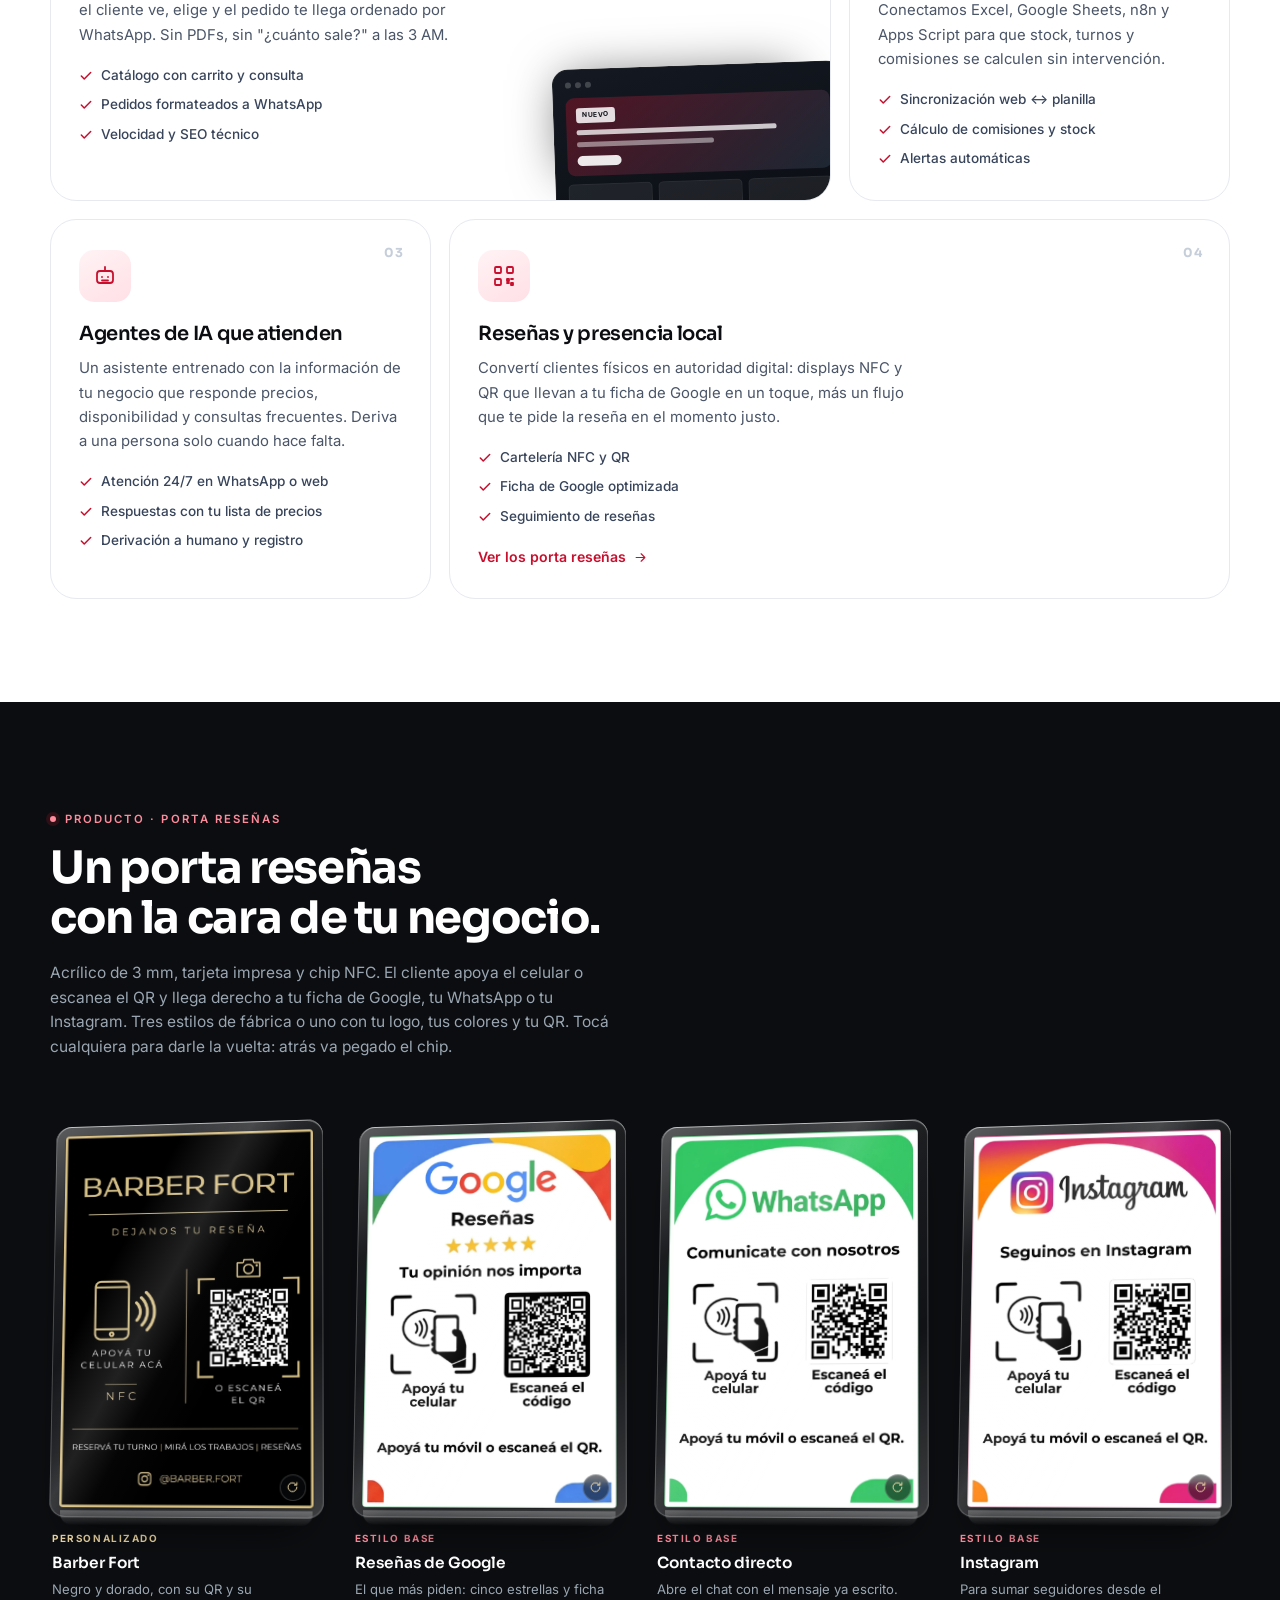
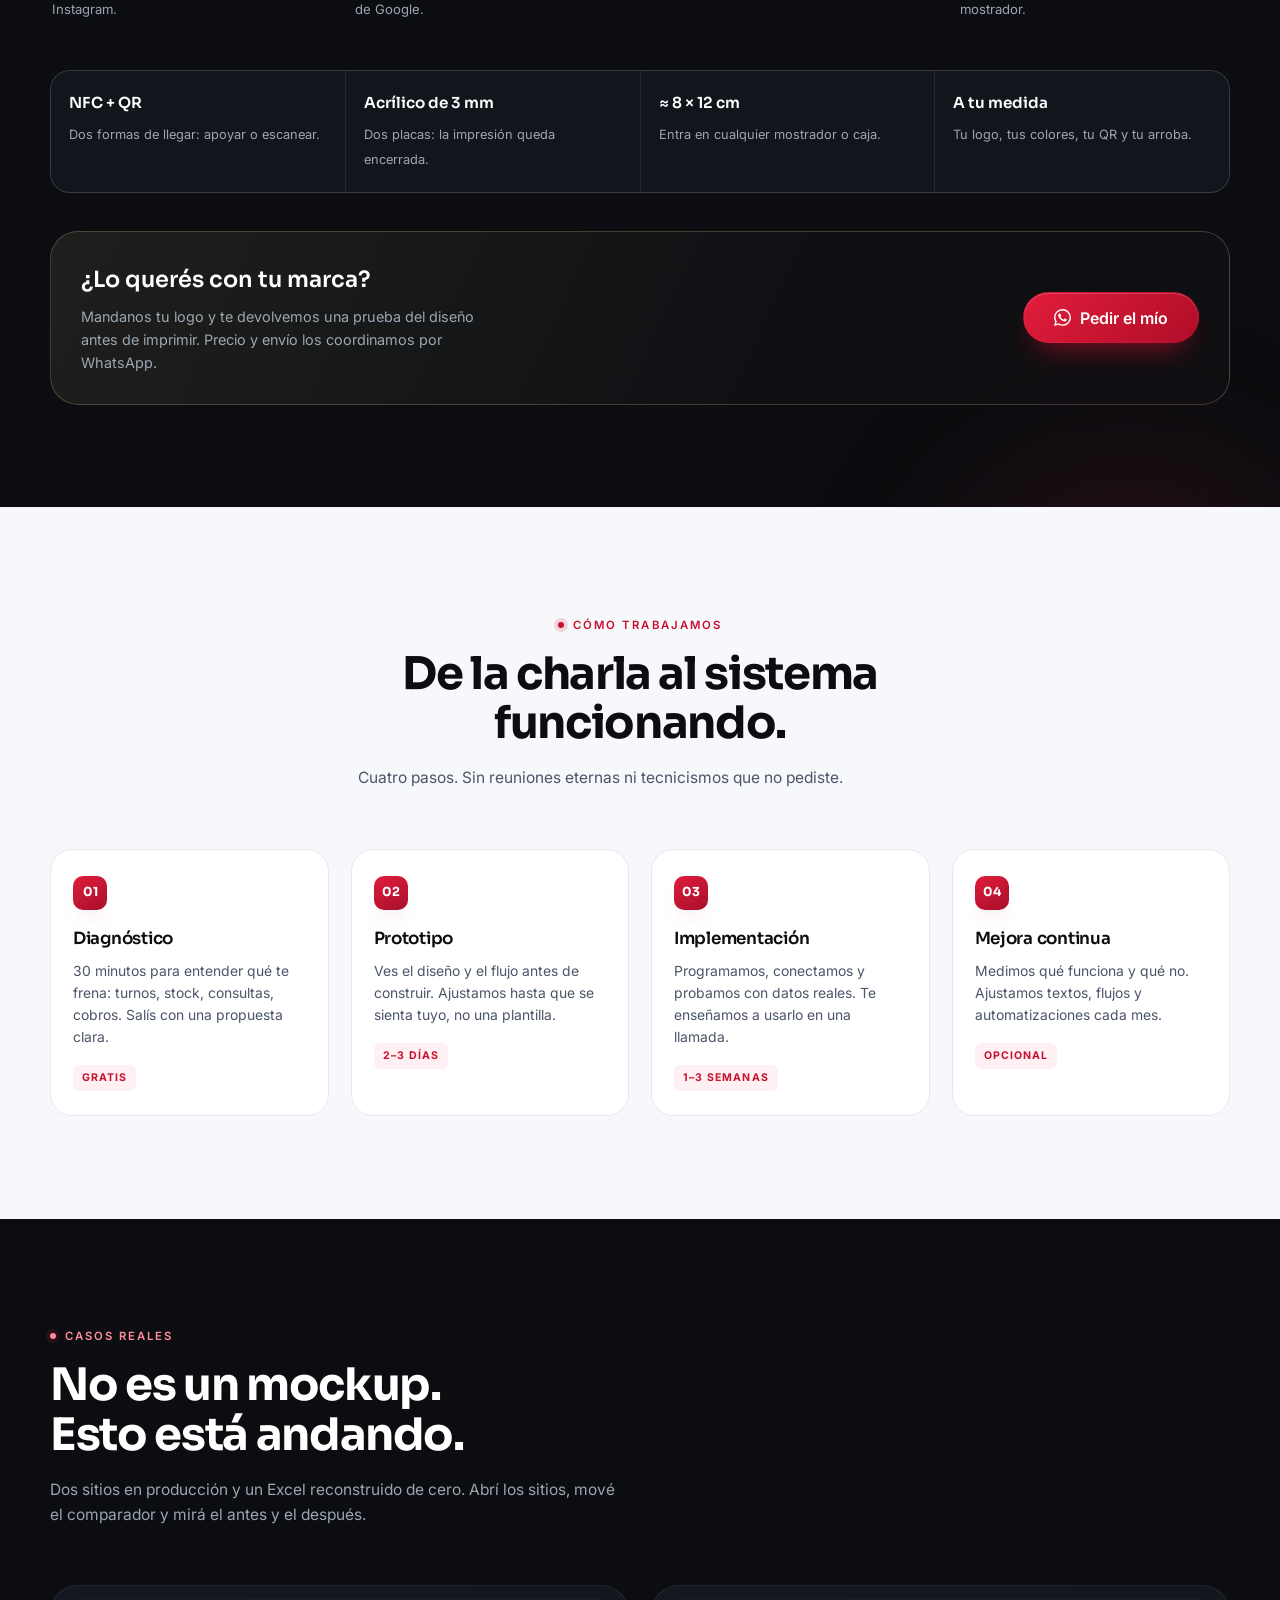
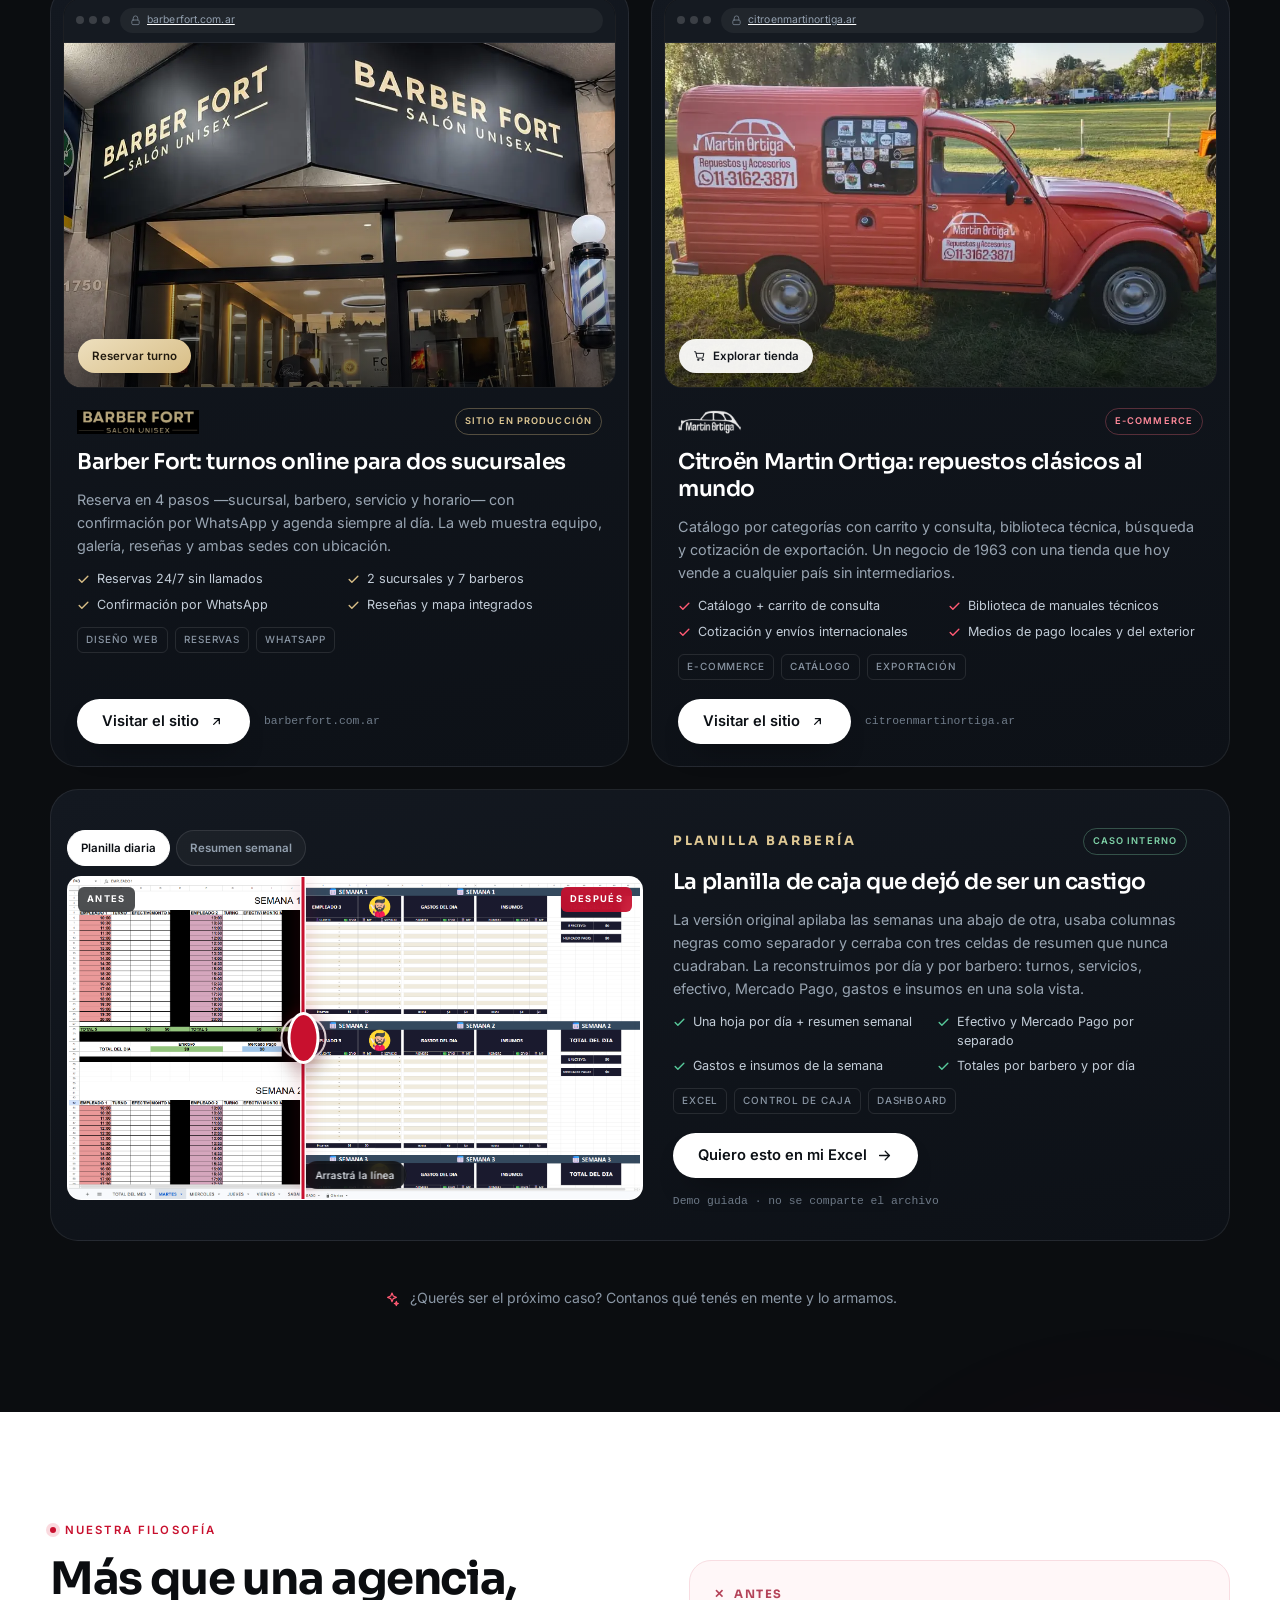
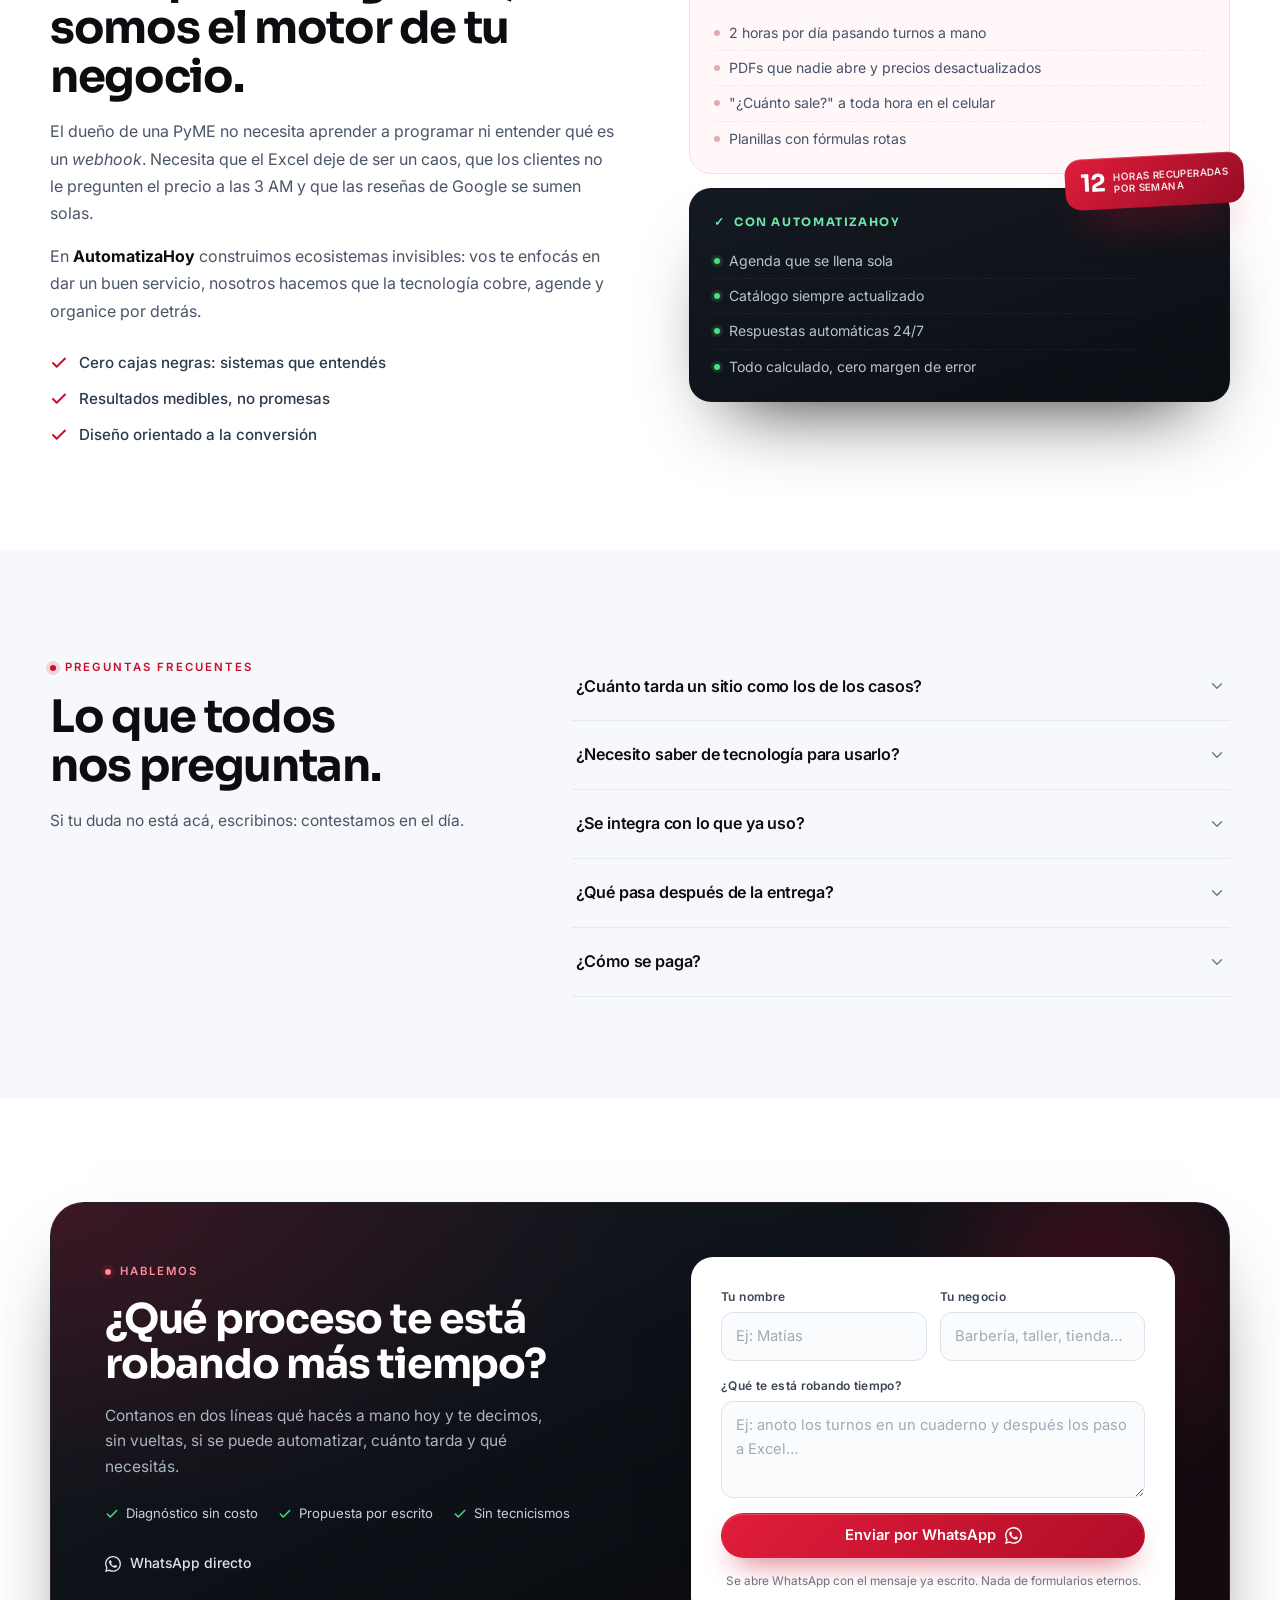
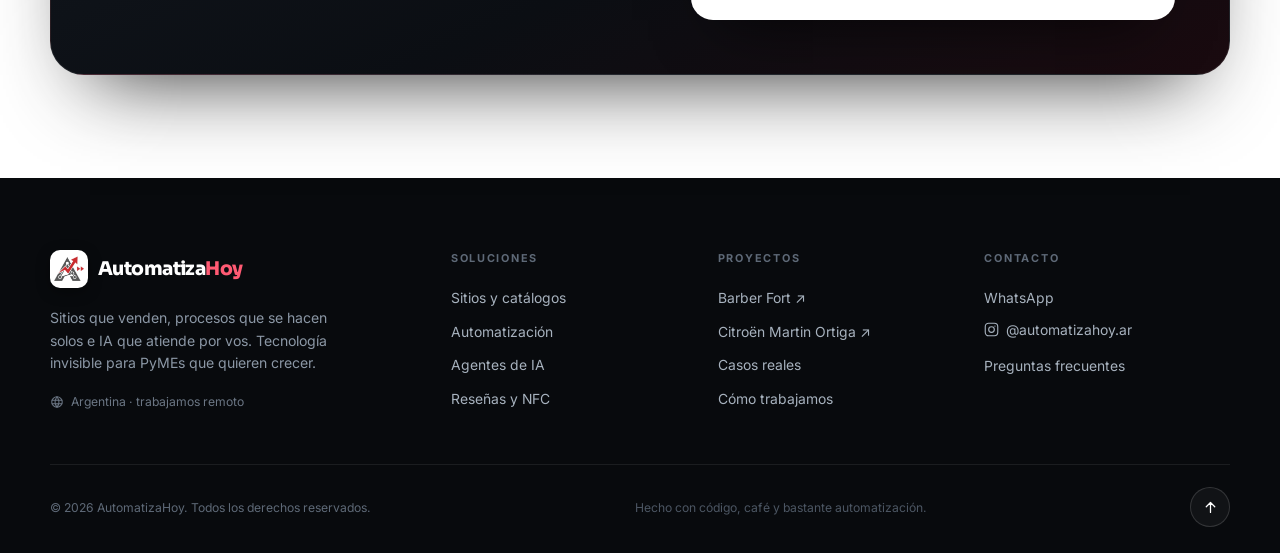
==== commit 67d44e02: "feat: sección porta reseñas y comparador del Excel más claro - Porta reseñas: cuatro placas con el a" ====
--- a/index.html
+++ b/index.html
@@ -27,17 +27,17 @@
   <meta name="twitter:card" content="summary_large_image">
   <meta name="twitter:image" content="https://automatizahoy.com.ar/assets/img/og.png">
 
-  <link rel="icon" type="image/x-icon" href="favicon.ico?v=1.0.2">
-  <link rel="icon" type="image/png" sizes="32x32" href="assets/img/favicon-32x32.png?v=1.0.2">
-  <link rel="icon" type="image/png" sizes="16x16" href="assets/img/favicon-16x16.png?v=1.0.2">
-  <link rel="apple-touch-icon" sizes="180x180" href="assets/img/apple-touch-icon.png?v=1.0.2">
+  <link rel="icon" type="image/x-icon" href="favicon.ico?v=1.4.0">
+  <link rel="icon" type="image/png" sizes="32x32" href="assets/img/favicon-32x32.png?v=1.4.0">
+  <link rel="icon" type="image/png" sizes="16x16" href="assets/img/favicon-16x16.png?v=1.4.0">
+  <link rel="apple-touch-icon" sizes="180x180" href="assets/img/apple-touch-icon.png?v=1.4.0">
 
   <link rel="preconnect" href="https://fonts.googleapis.com">
   <link rel="preconnect" href="https://fonts.gstatic.com" crossorigin>
   <link href="https://fonts.googleapis.com/css2?family=Inter:wght@400;500;600&family=Sora:wght@600;700;800&display=swap"
     rel="stylesheet">
 
-  <link rel="stylesheet" href="assets/css/styles.css?v=1.0.2">
+  <link rel="stylesheet" href="assets/css/styles.css?v=1.4.0">
   <noscript>
     <style>
       [data-reveal] {
@@ -108,6 +108,13 @@
       <rect x="15" y="3" width="6" height="6" rx="1" />
       <rect x="3" y="15" width="6" height="6" rx="1" />
       <path d="M15 15h2v2h-2zM19 15h2M15 19h2M19 19h2v2h-2z" />
+    </symbol>
+    <symbol id="i-flip" viewBox="0 0 24 24">
+      <path d="M20 12a8 8 0 1 1-2.6-5.9" />
+      <path d="M20 3.8v4.4h-4.4" />
+    </symbol>
+    <symbol id="i-waves" viewBox="0 0 24 24">
+      <path d="M7.5 8.6a5 5 0 0 1 0 6.8M11.4 5.8a9 9 0 0 1 0 12.4M15.3 3a13 13 0 0 1 0 18" />
     </symbol>
     <symbol id="i-star" viewBox="0 0 24 24">
       <path d="m12 3 2.7 5.6 6.1.9-4.4 4.3 1 6.1L12 17l-5.4 2.9 1-6.1L3.2 9.5l6.1-.9L12 3Z" />
@@ -475,7 +482,177 @@
                   <use href="#i-check" />
                 </svg> Seguimiento de reseñas</li>
             </ul>
+            <a class="svc__link" href="#porta-resenas">Ver los porta reseñas
+              <svg class="icon" aria-hidden="true">
+                <use href="#i-arrow" />
+              </svg>
+            </a>
           </article>
+        </div>
+      </div>
+    </section>
+
+    <!-- ================= PORTA RESEÑAS ================= -->
+    <section class="section section--dark" id="porta-resenas">
+      <div class="container">
+        <header class="section__head">
+          <p class="eyebrow" data-reveal><span class="eyebrow__dot" aria-hidden="true"></span> Producto · Porta
+            reseñas</p>
+          <h2 class="section__title" data-reveal style="--d:1">Un porta reseñas<br>con la cara de tu negocio.</h2>
+          <p class="section__sub section__sub--dark" data-reveal style="--d:2">
+            Acrílico de 3 mm, tarjeta impresa y chip NFC. El cliente apoya el celular o escanea el QR
+            y llega derecho a tu ficha de Google, tu WhatsApp o tu Instagram. Tres estilos de fábrica
+            o uno con tu logo, tus colores y tu QR. Tocá cualquiera para darle la vuelta: atrás va
+            pegado el chip.
+          </p>
+        </header>
+
+        <div class="porta-grid">
+          <!-- Personalizado · Barber Fort -->
+          <figure class="porta" data-reveal>
+            <div class="porta__glass">
+              <button class="porta__flip" type="button" aria-pressed="false"
+                aria-label="Dar vuelta la tarjeta para ver el dorso, donde va pegado el chip NFC">
+                <span class="porta__inner">
+                  <img class="porta__face porta__face--front" src="assets/img/porta/barberfort.webp"
+                    alt="Tarjeta de Barber Fort para el porta reseñas: negro y dorado, con su QR y su arroba" width="800" height="1200" loading="lazy" decoding="async">
+                  <span class="porta__face porta__face--back porta__face--dark" aria-hidden="true">
+                    <span class="porta__chip">
+                      <svg class="icon" aria-hidden="true">
+                        <use href="#i-waves" />
+                      </svg>
+                      <b>NFC</b>
+                    </span>
+                  </span>
+                </span>
+                <span class="porta__hint" aria-hidden="true">
+                  <svg class="icon">
+                    <use href="#i-flip" />
+                  </svg>
+                </span>
+              </button>
+            </div>
+            <figcaption class="porta__cap">
+              <span class="porta__tag porta__tag--gold">Personalizado</span>
+              <strong>Barber Fort</strong>
+              <span class="porta__desc">Negro y dorado, con su QR y su Instagram.</span>
+            </figcaption>
+          </figure>
+
+          <!-- Estilo base · Google -->
+          <figure class="porta" data-reveal style="--d:1">
+            <div class="porta__glass">
+              <button class="porta__flip" type="button" aria-pressed="false"
+                aria-label="Dar vuelta la tarjeta para ver el dorso, donde va pegado el chip NFC">
+                <span class="porta__inner">
+                  <img class="porta__face porta__face--front" src="assets/img/porta/google.webp"
+                    alt="Tarjeta del porta reseñas para pedir reseñas de Google: cinco estrellas y QR" width="800" height="1200" loading="lazy" decoding="async">
+                  <span class="porta__face porta__face--back porta__face--light" aria-hidden="true">
+                    <span class="porta__chip">
+                      <svg class="icon" aria-hidden="true">
+                        <use href="#i-waves" />
+                      </svg>
+                      <b>NFC</b>
+                    </span>
+                  </span>
+                </span>
+                <span class="porta__hint" aria-hidden="true">
+                  <svg class="icon">
+                    <use href="#i-flip" />
+                  </svg>
+                </span>
+              </button>
+            </div>
+            <figcaption class="porta__cap">
+              <span class="porta__tag">Estilo base</span>
+              <strong>Reseñas de Google</strong>
+              <span class="porta__desc">El que más piden: cinco estrellas y ficha de Google.</span>
+            </figcaption>
+          </figure>
+
+          <!-- Estilo base · WhatsApp -->
+          <figure class="porta" data-reveal style="--d:2">
+            <div class="porta__glass">
+              <button class="porta__flip" type="button" aria-pressed="false"
+                aria-label="Dar vuelta la tarjeta para ver el dorso, donde va pegado el chip NFC">
+                <span class="porta__inner">
+                  <img class="porta__face porta__face--front" src="assets/img/porta/whatsapp.webp"
+                    alt="Tarjeta del porta reseñas para escribir por WhatsApp, con QR y apoyo NFC" width="800" height="1200" loading="lazy" decoding="async">
+                  <span class="porta__face porta__face--back porta__face--light" aria-hidden="true">
+                    <span class="porta__chip">
+                      <svg class="icon" aria-hidden="true">
+                        <use href="#i-waves" />
+                      </svg>
+                      <b>NFC</b>
+                    </span>
+                  </span>
+                </span>
+                <span class="porta__hint" aria-hidden="true">
+                  <svg class="icon">
+                    <use href="#i-flip" />
+                  </svg>
+                </span>
+              </button>
+            </div>
+            <figcaption class="porta__cap">
+              <span class="porta__tag">Estilo base</span>
+              <strong>Contacto directo</strong>
+              <span class="porta__desc">Abre el chat con el mensaje ya escrito.</span>
+            </figcaption>
+          </figure>
+
+          <!-- Estilo base · Instagram -->
+          <figure class="porta" data-reveal style="--d:3">
+            <div class="porta__glass">
+              <button class="porta__flip" type="button" aria-pressed="false"
+                aria-label="Dar vuelta la tarjeta para ver el dorso, donde va pegado el chip NFC">
+                <span class="porta__inner">
+                  <img class="porta__face porta__face--front" src="assets/img/porta/instagram.webp"
+                    alt="Tarjeta del porta reseñas para seguir el Instagram del local, con QR y apoyo NFC" width="800" height="1200" loading="lazy" decoding="async">
+                  <span class="porta__face porta__face--back porta__face--light" aria-hidden="true">
+                    <span class="porta__chip">
+                      <svg class="icon" aria-hidden="true">
+                        <use href="#i-waves" />
+                      </svg>
+                      <b>NFC</b>
+                    </span>
+                  </span>
+                </span>
+                <span class="porta__hint" aria-hidden="true">
+                  <svg class="icon">
+                    <use href="#i-flip" />
+                  </svg>
+                </span>
+              </button>
+            </div>
+            <figcaption class="porta__cap">
+              <span class="porta__tag">Estilo base</span>
+              <strong>Instagram</strong>
+              <span class="porta__desc">Para sumar seguidores desde el mostrador.</span>
+            </figcaption>
+          </figure>
+        </div>
+
+        <ul class="porta-specs" data-reveal>
+          <li><b>NFC + QR</b><span>Dos formas de llegar: apoyar o escanear.</span></li>
+          <li><b>Acrílico de 3 mm</b><span>Dos placas: la impresión queda encerrada.</span></li>
+          <li><b>≈ 8 × 12 cm</b><span>Entra en cualquier mostrador o caja.</span></li>
+          <li><b>A tu medida</b><span>Tu logo, tus colores, tu QR y tu arroba.</span></li>
+        </ul>
+
+        <div class="porta-cta" data-reveal>
+          <div>
+            <h3>¿Lo querés con tu marca?</h3>
+            <p>Mandanos tu logo y te devolvemos una prueba del diseño antes de imprimir. Precio y
+              envío los coordinamos por WhatsApp.</p>
+          </div>
+          <a class="btn btn--primary btn--lg" data-wa
+            data-wa-msg="¡Hola! Quiero un porta reseñas con mi marca. Te paso el logo y los colores.">
+            <svg class="icon icon--solid" aria-hidden="true">
+              <use href="#i-wa" />
+            </svg>
+            Pedir el mío
+          </a>
         </div>
       </div>
     </section>
@@ -690,7 +867,7 @@
                     <path d="m9 6-5 6 5 6M15 6l5 6-5 6" />
                   </svg>
                 </div>
-                <span class="cmp__hint">Arrastrá para comparar</span>
+                <span class="cmp__hint">Arrastrá la línea</span>
                 <input class="cmp__range" type="range" min="0" max="100" value="50" step="1"
                   aria-label="Comparar la planilla diaria antes y después">
               </div>
@@ -698,11 +875,11 @@
               <div class="cmp cmp--resumen" id="cmpResumen" role="tabpanel" aria-labelledby="tabResumen" data-compare
                 hidden>
                 <img src="assets/img/excel/resumen-antes.png"
-                  alt="Resumen viejo: tres celdas negras con suma total del mes, recaudado y gastos, todas en cero"
-                  width="742" height="629" loading="lazy" decoding="async">
+                  alt="Resumen viejo: tres celdas negras con la suma total del mes, lo recaudado y los gastos, todo en cero"
+                  width="420" height="356" loading="lazy" decoding="async">
                 <div class="cmp__after">
                   <img src="assets/img/excel/resumen-despues.png"
-                    alt="Resumen nuevo: tabla por semana con turnos, cortes, efectivo y Mercado Pago por barbero"
+                    alt="Resumen nuevo: una tabla por semana con turnos cortados, corte más barba, efectivo y Mercado Pago por barbero"
                     width="1006" height="853" loading="lazy" decoding="async">
                 </div>
                 <span class="cmp__label">Antes</span>
@@ -712,7 +889,7 @@
                     <path d="m9 6-5 6 5 6M15 6l5 6-5 6" />
                   </svg>
                 </div>
-                <span class="cmp__hint">Arrastrá para comparar</span>
+                <span class="cmp__hint">Arrastrá la línea</span>
                 <input class="cmp__range" type="range" min="0" max="100" value="50" step="1"
                   aria-label="Comparar el resumen semanal antes y después">
               </div>
@@ -1042,7 +1219,7 @@
     <span class="wa-float__tooltip">¿Hablamos?</span>
   </a>
 
-  <script src="assets/js/main.js?v=1.0.2" defer></script>
+  <script src="assets/js/main.js?v=1.4.0" defer></script>
 </body>
 
 </html>
--- a/assets/css/styles.css
+++ b/assets/css/styles.css
@@ -1107,6 +1107,22 @@
   background: rgba(255, 255, 255, .2);
 }
 
+.svc__link {
+  display: inline-flex;
+  align-items: center;
+  gap: 7px;
+  margin-top: 18px;
+  font-size: .88rem;
+  font-weight: 600;
+  color: var(--red);
+  text-decoration: none;
+  transition: gap .3s var(--ease), color .3s;
+}
+
+.svc__link .icon { width: 15px; height: 15px; }
+
+.svc__link:hover { gap: 12px; color: var(--red-2); }
+
 .hero-mini {
   display: flex;
   flex-direction: column;
@@ -1635,6 +1651,8 @@
   --pos: 50%;
 }
 
+/* El resumen semanal se compara igual que la planilla; su caja tiene la
+   proporción de las capturas (1006 × 853). */
 .cmp--resumen { aspect-ratio: 1006 / 853; }
 
 .cmp[hidden] { display: none; }
@@ -1682,37 +1700,69 @@
   background: rgba(200, 16, 46, .92);
 }
 
+/* La línea divisoria va en rojo con borde blanco: se ve tanto sobre la planilla
+   clara como sobre las franjas oscuras, y deja claro que se puede arrastrar. */
 .cmp__handle {
   position: absolute;
   top: 0;
   bottom: 0;
   left: var(--pos);
   z-index: 3;
-  width: 2px;
-  background: #fff;
-  box-shadow: 0 0 14px rgba(0, 0, 0, .45);
-  transform: translateX(-1px);
+  width: 3px;
+  background: var(--red);
+  box-shadow:
+    0 0 0 1.5px rgba(255, 255, 255, .95),
+    0 0 18px rgba(200, 16, 46, .5);
+  transform: translateX(-1.5px);
   pointer-events: none;
 }
 
-.cmp__grip {
+/* Halo que invita a arrastrar; se apaga en el primer toque */
+.cmp__handle::after {
+  content: "";
   position: absolute;
   top: 50%;
   left: 50%;
-  width: 38px;
-  height: 38px;
-  padding: 11px;
+  z-index: -1;
+  width: 46px;
+  height: 46px;
+  margin: -23px 0 0 -23px;
+  border-radius: 50%;
+  border: 2px solid rgba(255, 255, 255, .9);
+  animation: cmpPulse 2.6s ease-out infinite;
+  pointer-events: none;
+}
+
+@keyframes cmpPulse {
+  0% { transform: scale(1); opacity: .9; }
+  75%, 100% { transform: scale(1.6); opacity: 0; }
+}
+
+.cmp.is-touched .cmp__handle::after { display: none; }
+
+.cmp__grip {
+  position: absolute;
+  top: 50%;
+  left: 50%;
+  width: 46px;
+  height: 46px;
+  padding: 13px;
   transform: translate(-50%, -50%);
   border-radius: 50%;
-  background: #fff;
-  color: #0B0E13;
+  background: var(--red);
+  color: #fff;
   fill: none;
   stroke: currentColor;
-  stroke-width: 2;
+  stroke-width: 2.4;
   stroke-linecap: round;
   stroke-linejoin: round;
-  box-shadow: 0 8px 22px rgba(0, 0, 0, .35);
-}
+  box-shadow:
+    0 0 0 3px #fff,
+    0 10px 24px rgba(0, 0, 0, .35),
+    0 0 22px rgba(200, 16, 46, .45);
+}
+
+.cmp:hover .cmp__grip { background: var(--red-2); }
 
 .cmp__hint {
   position: absolute;
@@ -2201,6 +2251,348 @@
 }
 
 .to-top .icon { width: 17px; height: 17px; }
+
+/* ============================ 13. PORTA RESEÑAS ========================= */
+/* Las tarjetas están dibujadas en CSS (no son fotos): el acrílico es un marco
+   con degradés y brillo, y la tarjeta de adentro usa unidades de contenedor
+   (cqw) para escalar sin perder proporción a ningún ancho. */
+
+.porta-grid {
+  display: grid;
+  grid-template-columns: repeat(4, minmax(0, 1fr));
+  gap: clamp(20px, 2.4vw, 30px);
+}
+
+.porta {
+  display: flex;
+  flex-direction: column;
+  gap: 15px;
+  perspective: 1500px;
+}
+
+/* --- El acrílico --- */
+.porta__glass {
+  position: relative;
+  padding: clamp(6px, .85vw, 10px);
+  border-radius: 16px;
+  background: linear-gradient(155deg,
+      rgba(255, 255, 255, .32) 0%,
+      rgba(255, 255, 255, .06) 26%,
+      rgba(255, 255, 255, .02) 64%,
+      rgba(255, 255, 255, .2) 100%);
+  box-shadow:
+    inset 0 0 0 1px rgba(255, 255, 255, .22),
+    inset 0 1px 0 rgba(255, 255, 255, .55),
+    0 24px 38px -22px rgba(0, 0, 0, .95);
+  transform: rotateX(7deg) rotateY(-8deg) rotateZ(.5deg);
+  transition: transform .55s var(--ease), box-shadow .55s var(--ease);
+}
+
+/* Brillo diagonal sobre el acrílico */
+.porta__glass::before {
+  content: "";
+  position: absolute;
+  inset: 0;
+  z-index: 3;
+  border-radius: inherit;
+  background: linear-gradient(118deg,
+      rgba(255, 255, 255, 0) 28%,
+      rgba(255, 255, 255, .13) 42%,
+      rgba(255, 255, 255, .02) 51%,
+      rgba(255, 255, 255, 0) 63%);
+  pointer-events: none;
+}
+
+/* Espesor de la placa apoyada en la mesa */
+.porta__glass::after {
+  content: "";
+  position: absolute;
+  left: 4%;
+  right: 4%;
+  bottom: -7px;
+  height: 14px;
+  z-index: 1;
+  border-radius: 0 0 11px 11px;
+  background: linear-gradient(180deg, rgba(255, 255, 255, .26), rgba(255, 255, 255, .02));
+}
+
+@media (hover: hover) and (min-width: 561px) {
+  .porta:hover .porta__glass {
+    transform: rotateX(0deg) rotateY(0deg) rotateZ(0deg) translateY(-6px);
+    box-shadow:
+      inset 0 0 0 1px rgba(255, 255, 255, .3),
+      inset 0 1px 0 rgba(255, 255, 255, .6),
+      0 34px 50px -24px rgba(0, 0, 0, .95);
+  }
+}
+
+/* --- La tarjeta impresa: gira para mostrar el dorso --- */
+.porta__flip {
+  position: relative;
+  display: block;
+  width: 100%;
+  padding: 0;
+  border: 0;
+  border-radius: 4px;
+  background: none;
+  aspect-ratio: 2 / 3;
+  perspective: 1000px;
+  cursor: pointer;
+  -webkit-tap-highlight-color: transparent;
+}
+
+.porta__inner {
+  position: absolute;
+  inset: 0;
+  display: block;
+  transform-style: preserve-3d;
+  transition: transform .8s var(--ease);
+}
+
+.porta__flip.is-flipped .porta__inner { transform: rotateY(180deg); }
+
+.porta__face {
+  position: absolute;
+  inset: 0;
+  display: block;
+  border-radius: 4px;
+  overflow: hidden;
+  backface-visibility: hidden;
+  -webkit-backface-visibility: hidden;
+}
+
+.porta__face--front {
+  width: 100%;
+  height: 100%;
+  object-fit: cover;
+  box-shadow: 0 1px 2px rgba(0, 0, 0, .45);
+}
+
+/* --- El dorso: acrílico con el chip pegado --- */
+/* El dorso está espejado respecto al frente, así que el chip va al 71 %: ese es
+   el punto que queda físicamente detrás de la zona de apoyo (29 % del frente). */
+.porta__face--back {
+  container-type: inline-size;
+  transform: rotateY(180deg);
+  display: block;
+}
+
+.porta__face--back::before {
+  content: "";
+  position: absolute;
+  inset: 0;
+  background: linear-gradient(118deg,
+      rgba(255, 255, 255, 0) 32%,
+      rgba(255, 255, 255, .12) 46%,
+      rgba(255, 255, 255, 0) 64%);
+  pointer-events: none;
+}
+
+.porta__face--dark {
+  background:
+    radial-gradient(120% 80% at 32% 18%, rgba(241, 218, 166, .13), transparent 62%),
+    linear-gradient(160deg, #17171B, #06060A 72%);
+  box-shadow: inset 0 0 0 1px rgba(241, 218, 166, .32);
+}
+
+.porta__face--light {
+  background: radial-gradient(120% 80% at 32% 18%, #FFFFFF, #E7EBF1 78%);
+  box-shadow: inset 0 0 0 1px rgba(20, 25, 35, .12);
+}
+
+.porta__chip {
+  position: absolute;
+  left: 71%;
+  top: 47%;
+  z-index: 2;
+  display: flex;
+  flex-direction: column;
+  align-items: center;
+  justify-content: center;
+  gap: .8cqw;
+  width: 30%;
+  aspect-ratio: 1 / 1;
+  border-radius: 50%;
+  background: radial-gradient(circle at 34% 28%, #2B3139, #0B0D10 72%);
+  box-shadow:
+    inset 0 0 0 1cqw rgba(241, 218, 166, .55),
+    0 1.4cqw 3cqw -1.2cqw rgba(0, 0, 0, .6);
+  color: #F1DAA6;
+  transform: translate(-50%, -50%) rotate(3deg);
+}
+
+/* En el dorso oscuro el disco se aclara un poco para despegarse del fondo */
+.porta__face--dark .porta__chip {
+  background: radial-gradient(circle at 34% 28%, #3C444D, #161A1F 74%);
+  box-shadow:
+    inset 0 0 0 1cqw rgba(241, 218, 166, .62),
+    0 0 0 .3cqw rgba(255, 255, 255, .07),
+    0 1.4cqw 3cqw -1.2cqw rgba(0, 0, 0, .75);
+  top: 44%;
+}
+
+/* Los estilos base tienen más aire arriba: el apoyo cae un poco más abajo */
+.porta__face--light .porta__chip { top: 51%; }
+
+.porta__chip .icon {
+  width: 9.5cqw;
+  height: 9.5cqw;
+  stroke-width: 2;
+  opacity: .92;
+}
+
+.porta__chip b {
+  font-size: 3.6cqw;
+  font-weight: 700;
+  letter-spacing: .16em;
+  line-height: 1;
+}
+
+/* Pista de "girar" */
+.porta__hint {
+  position: absolute;
+  right: 7px;
+  bottom: 7px;
+  z-index: 3;
+  display: grid;
+  place-items: center;
+  width: 26px;
+  height: 26px;
+  border-radius: 50%;
+  background: rgba(11, 13, 16, .55);
+  border: 1px solid rgba(255, 255, 255, .18);
+  color: #F1DAA6;
+  backdrop-filter: blur(4px);
+  transition: transform .45s var(--ease), background .3s;
+}
+
+.porta__hint .icon { width: 13px; height: 13px; }
+
+.porta:hover .porta__hint {
+  transform: rotate(-180deg);
+  background: rgba(11, 13, 16, .78);
+}
+
+/* --- Epígrafe --- */
+.porta__cap {
+  display: flex;
+  flex-direction: column;
+  gap: 4px;
+  padding-inline: 2px;
+}
+
+.porta__tag {
+  align-self: flex-start;
+  font-size: .62rem;
+  font-weight: 700;
+  letter-spacing: .16em;
+  text-transform: uppercase;
+  color: #FF8B9C;
+}
+
+.porta__tag--gold { color: #F1DAA6; }
+
+.porta__cap strong {
+  font-family: "Sora", "Inter", sans-serif;
+  font-size: .96rem;
+  font-weight: 600;
+  color: #fff;
+}
+
+.porta__desc {
+  font-size: .82rem;
+  line-height: 1.5;
+  color: #9AA6B2;
+}
+
+/* --- Especificaciones --- */
+.porta-specs {
+  display: grid;
+  grid-template-columns: repeat(4, minmax(0, 1fr));
+  gap: 1px;
+  margin: clamp(34px, 4vw, 52px) 0 clamp(26px, 3.4vw, 38px);
+  border: 1px solid rgba(255, 255, 255, .1);
+  border-radius: var(--radius);
+  background: rgba(255, 255, 255, .1);
+  overflow: hidden;
+}
+
+.porta-specs li {
+  padding: 20px 18px;
+  background: var(--ink-2);
+}
+
+.porta-specs b {
+  display: block;
+  margin-bottom: 5px;
+  font-family: "Sora", "Inter", sans-serif;
+  font-size: .95rem;
+  font-weight: 600;
+  color: #fff;
+}
+
+.porta-specs span {
+  font-size: .8rem;
+  line-height: 1.5;
+  color: #9AA6B2;
+}
+
+/* --- Cierre --- */
+.porta-cta {
+  display: flex;
+  flex-wrap: wrap;
+  align-items: center;
+  justify-content: space-between;
+  gap: 24px;
+  padding: clamp(22px, 3vw, 30px);
+  border: 1px solid rgba(241, 218, 166, .22);
+  border-radius: var(--radius-lg);
+  background: linear-gradient(115deg, rgba(241, 218, 166, .09), rgba(255, 255, 255, .015) 62%);
+}
+
+.porta-cta h3 {
+  font-family: "Sora", "Inter", sans-serif;
+  font-size: clamp(1.1rem, 1.8vw, 1.4rem);
+  font-weight: 600;
+  color: #fff;
+}
+
+.porta-cta p {
+  margin-top: 7px;
+  max-width: 48ch;
+  font-size: .9rem;
+  line-height: 1.6;
+  color: #9AA6B2;
+}
+
+/* --- Responsive del componente --- */
+@media (max-width: 1000px) {
+  .porta-grid { grid-template-columns: repeat(2, minmax(0, 1fr)); gap: 30px 24px; }
+  .porta-specs { grid-template-columns: 1fr 1fr; }
+}
+
+@media (max-width: 560px) {
+  .porta-grid {
+    grid-template-columns: minmax(0, 1fr);
+    gap: 32px;
+    max-width: 330px;
+    margin-inline: auto;
+  }
+
+  .porta { perspective: none; }
+
+  .porta__glass {
+    transform: none;
+    transition: box-shadow .3s var(--ease);
+  }
+
+  .porta__glass::after { display: none; }
+
+  .porta-specs { grid-template-columns: 1fr; }
+
+  .porta-cta { flex-direction: column; align-items: stretch; }
+  .porta-cta .btn { width: 100%; }
+}
 
 /* ============================ ANIMACIONES =============================== */
 [data-reveal] {
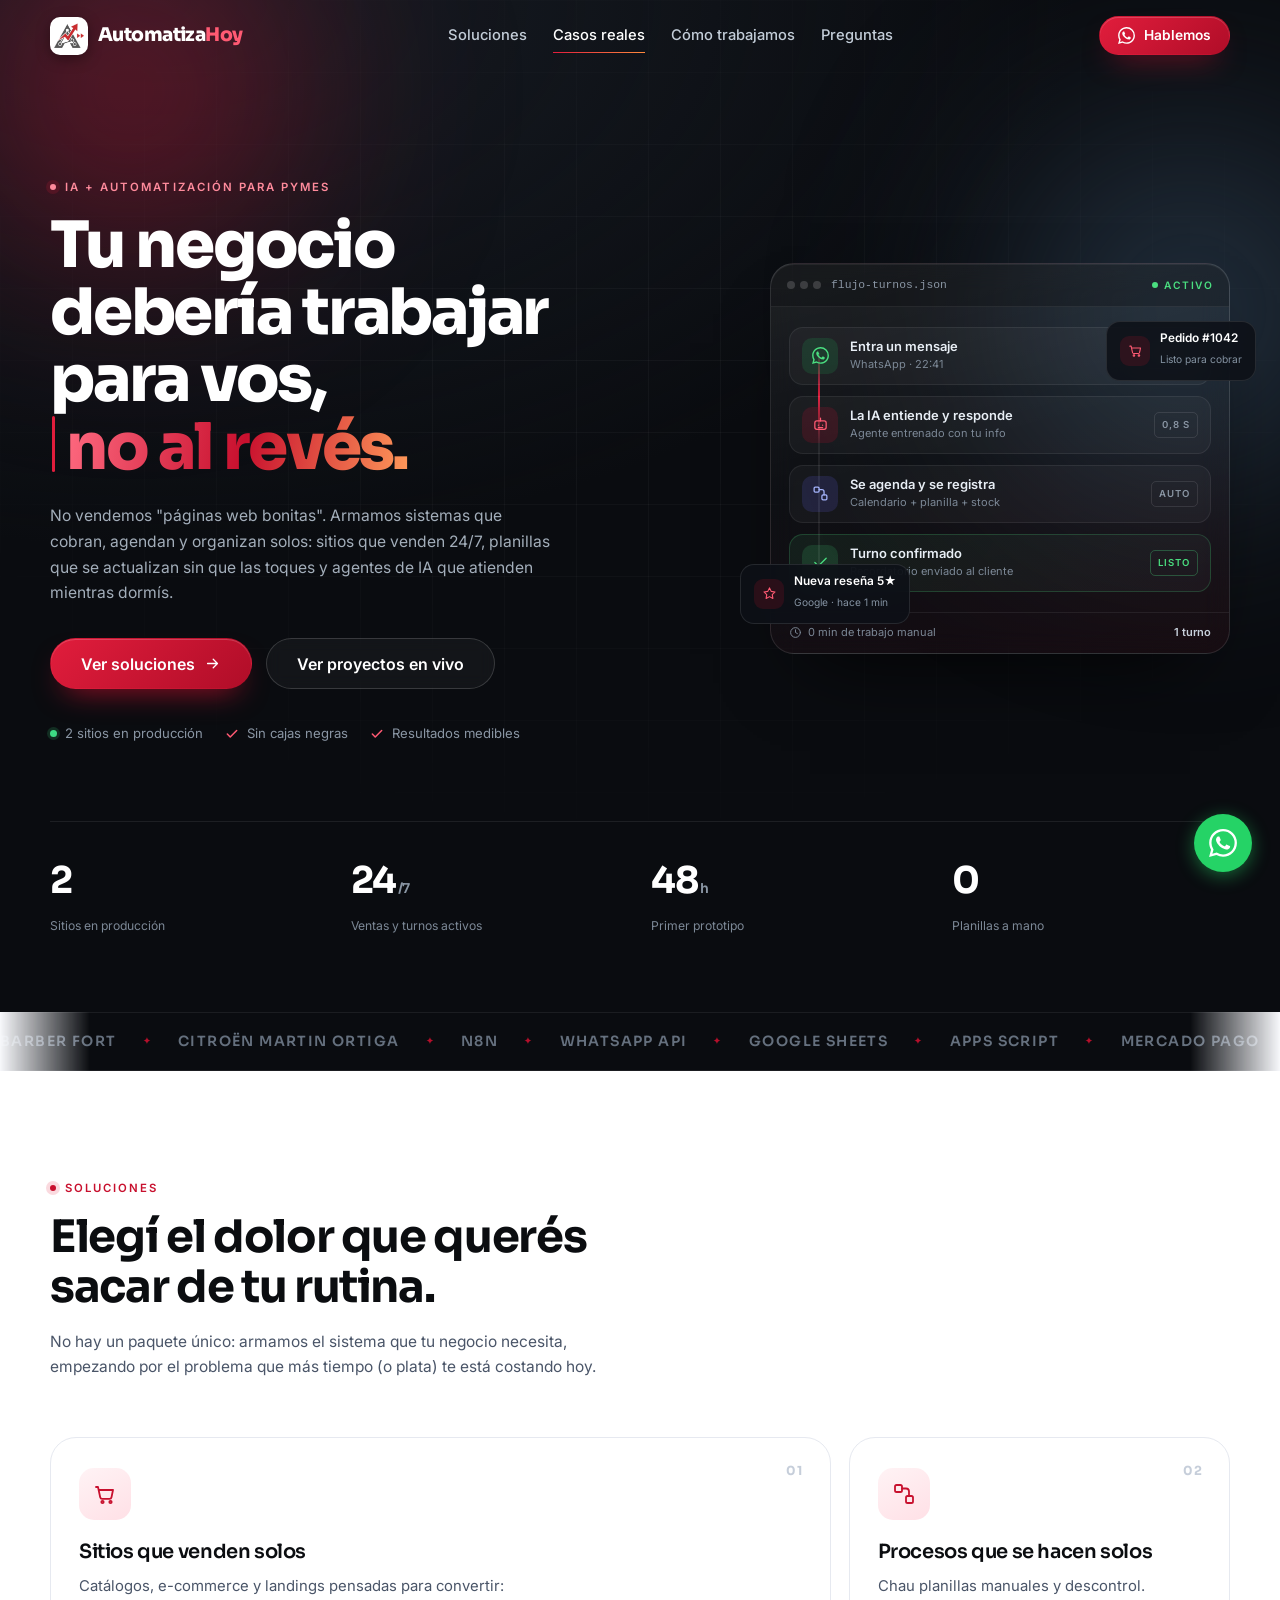
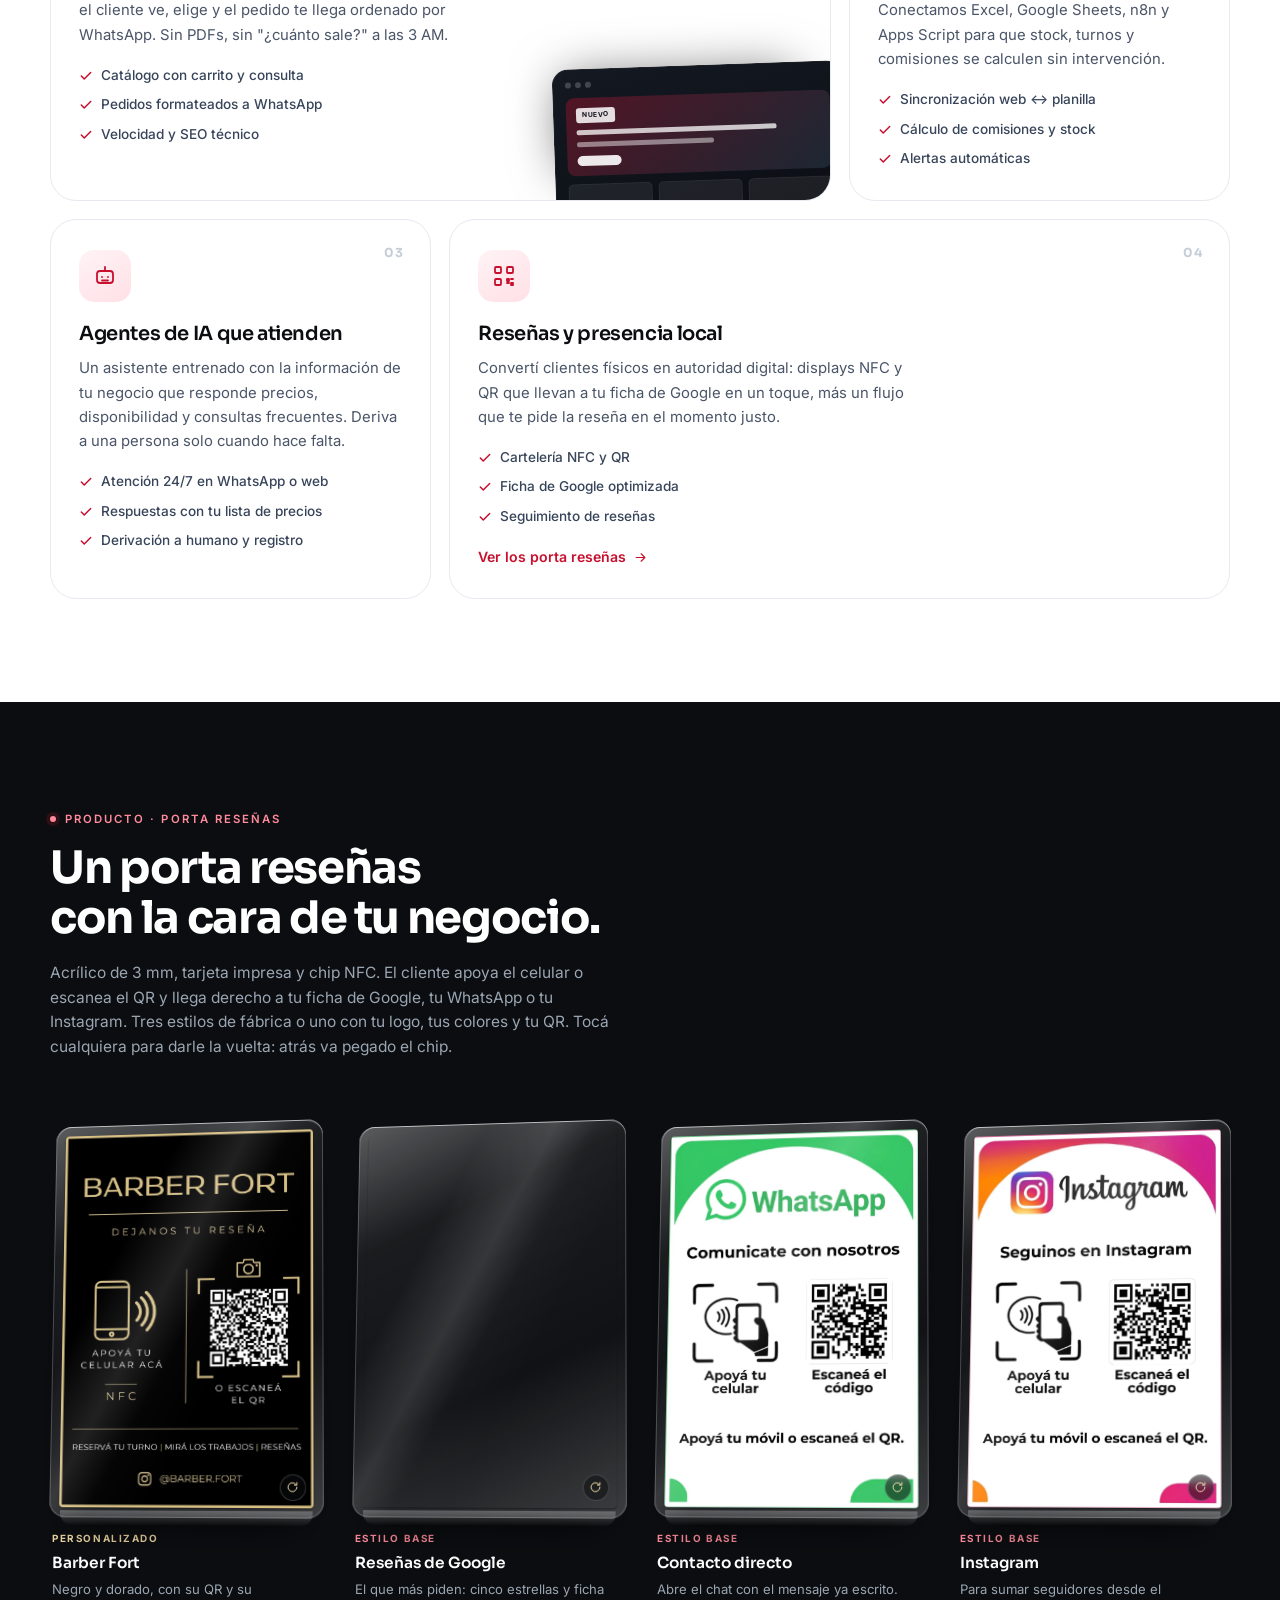
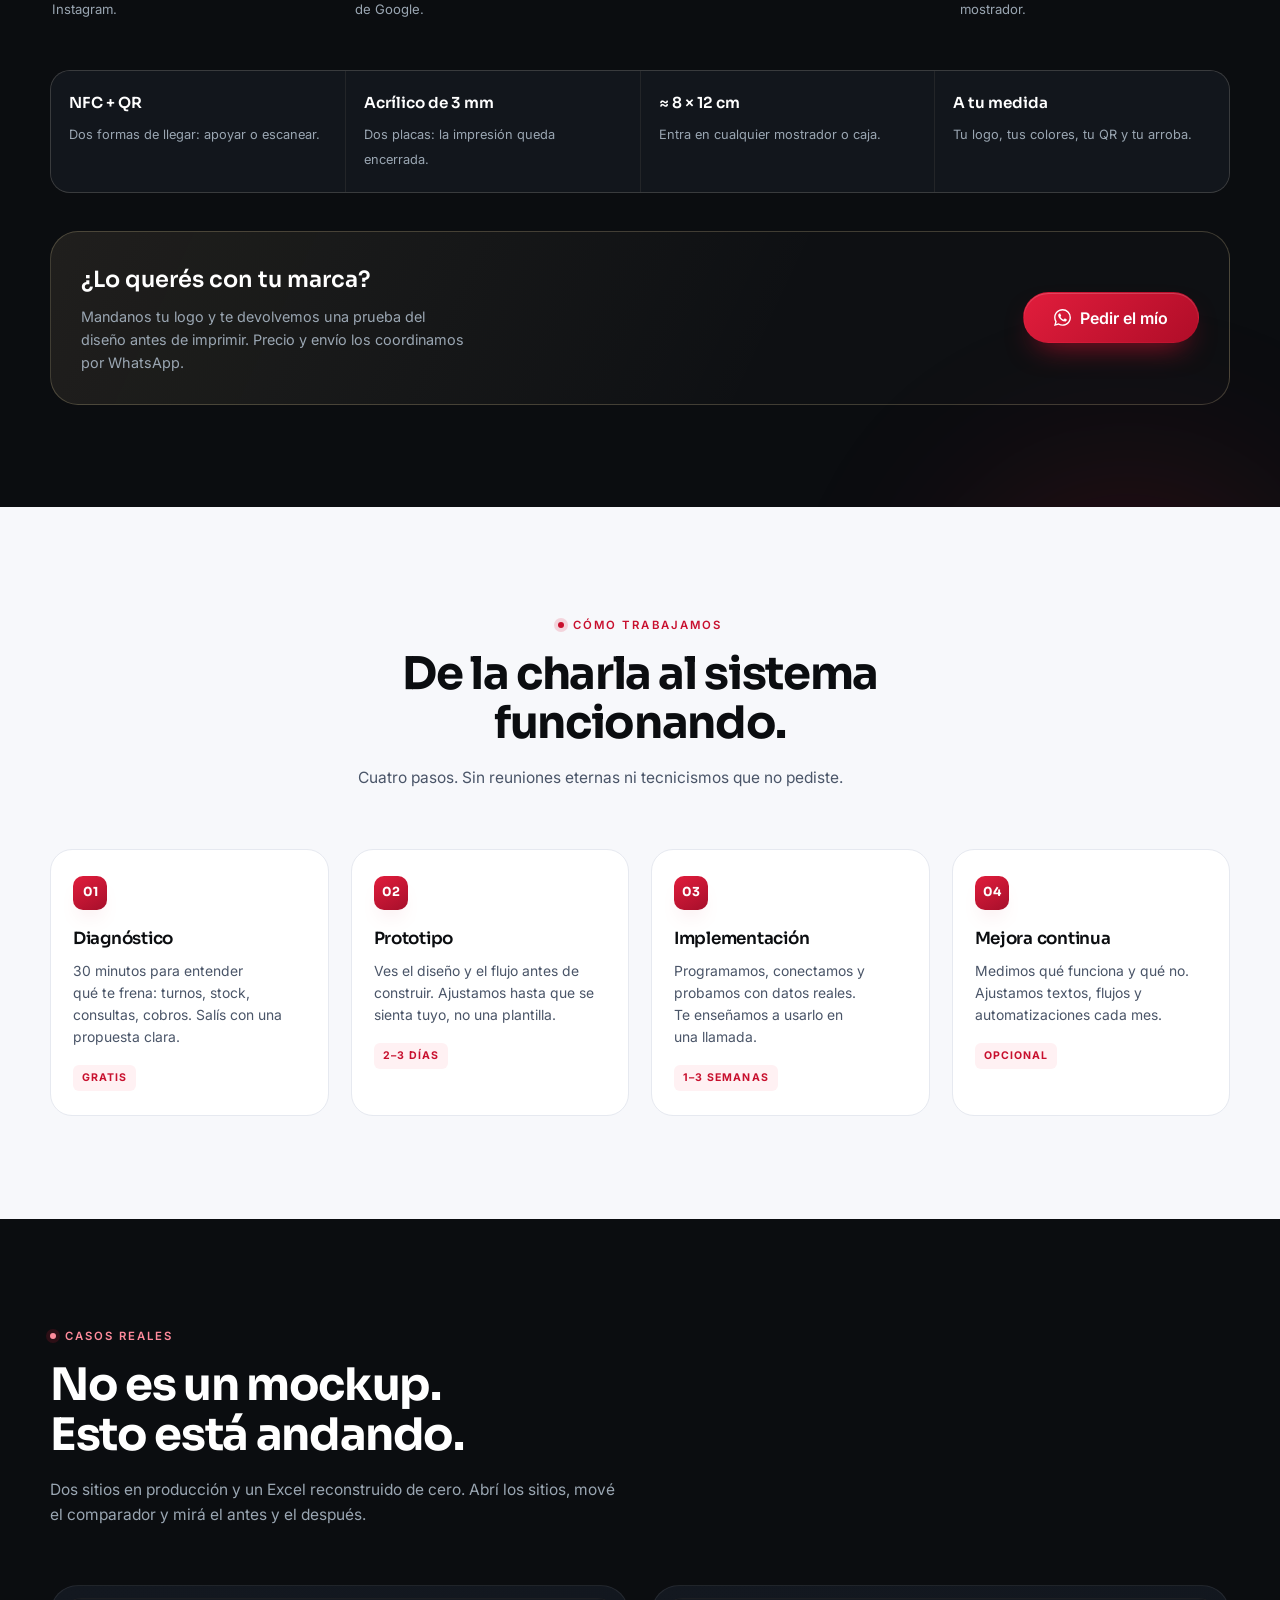
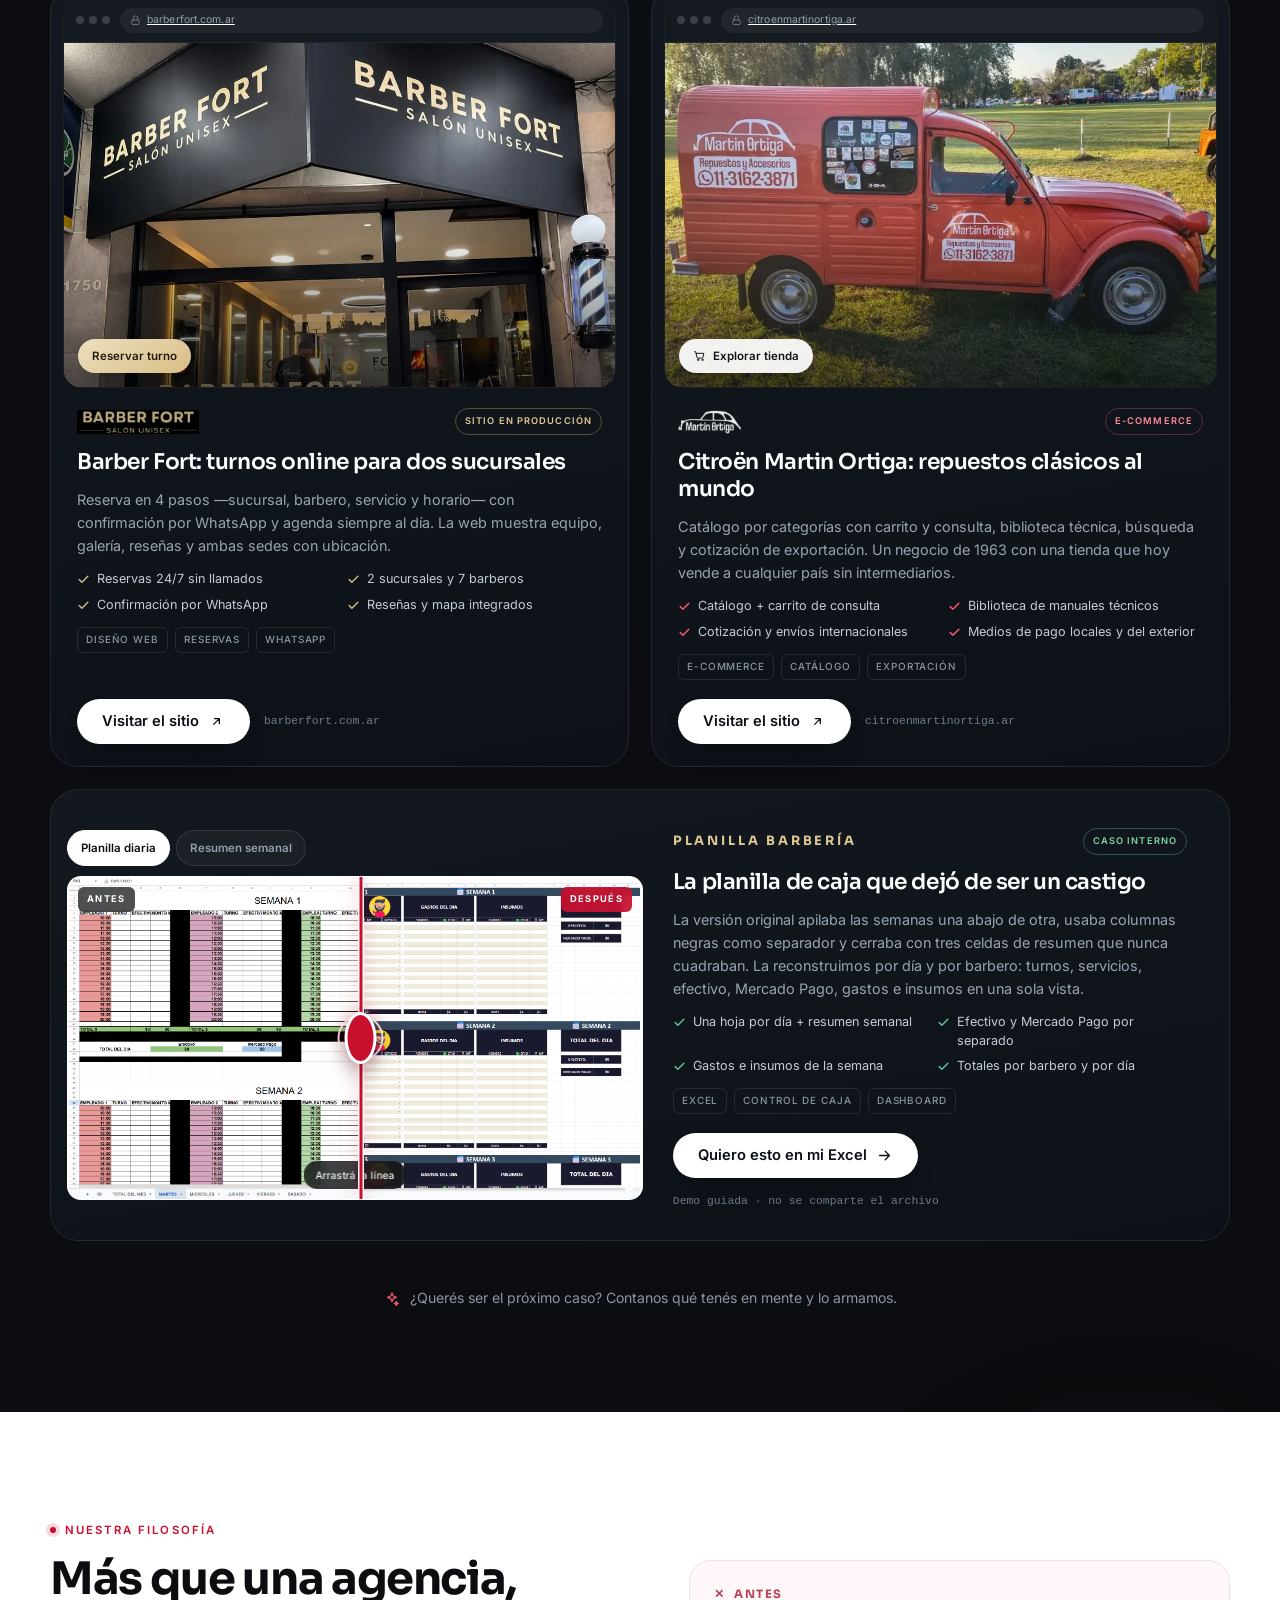
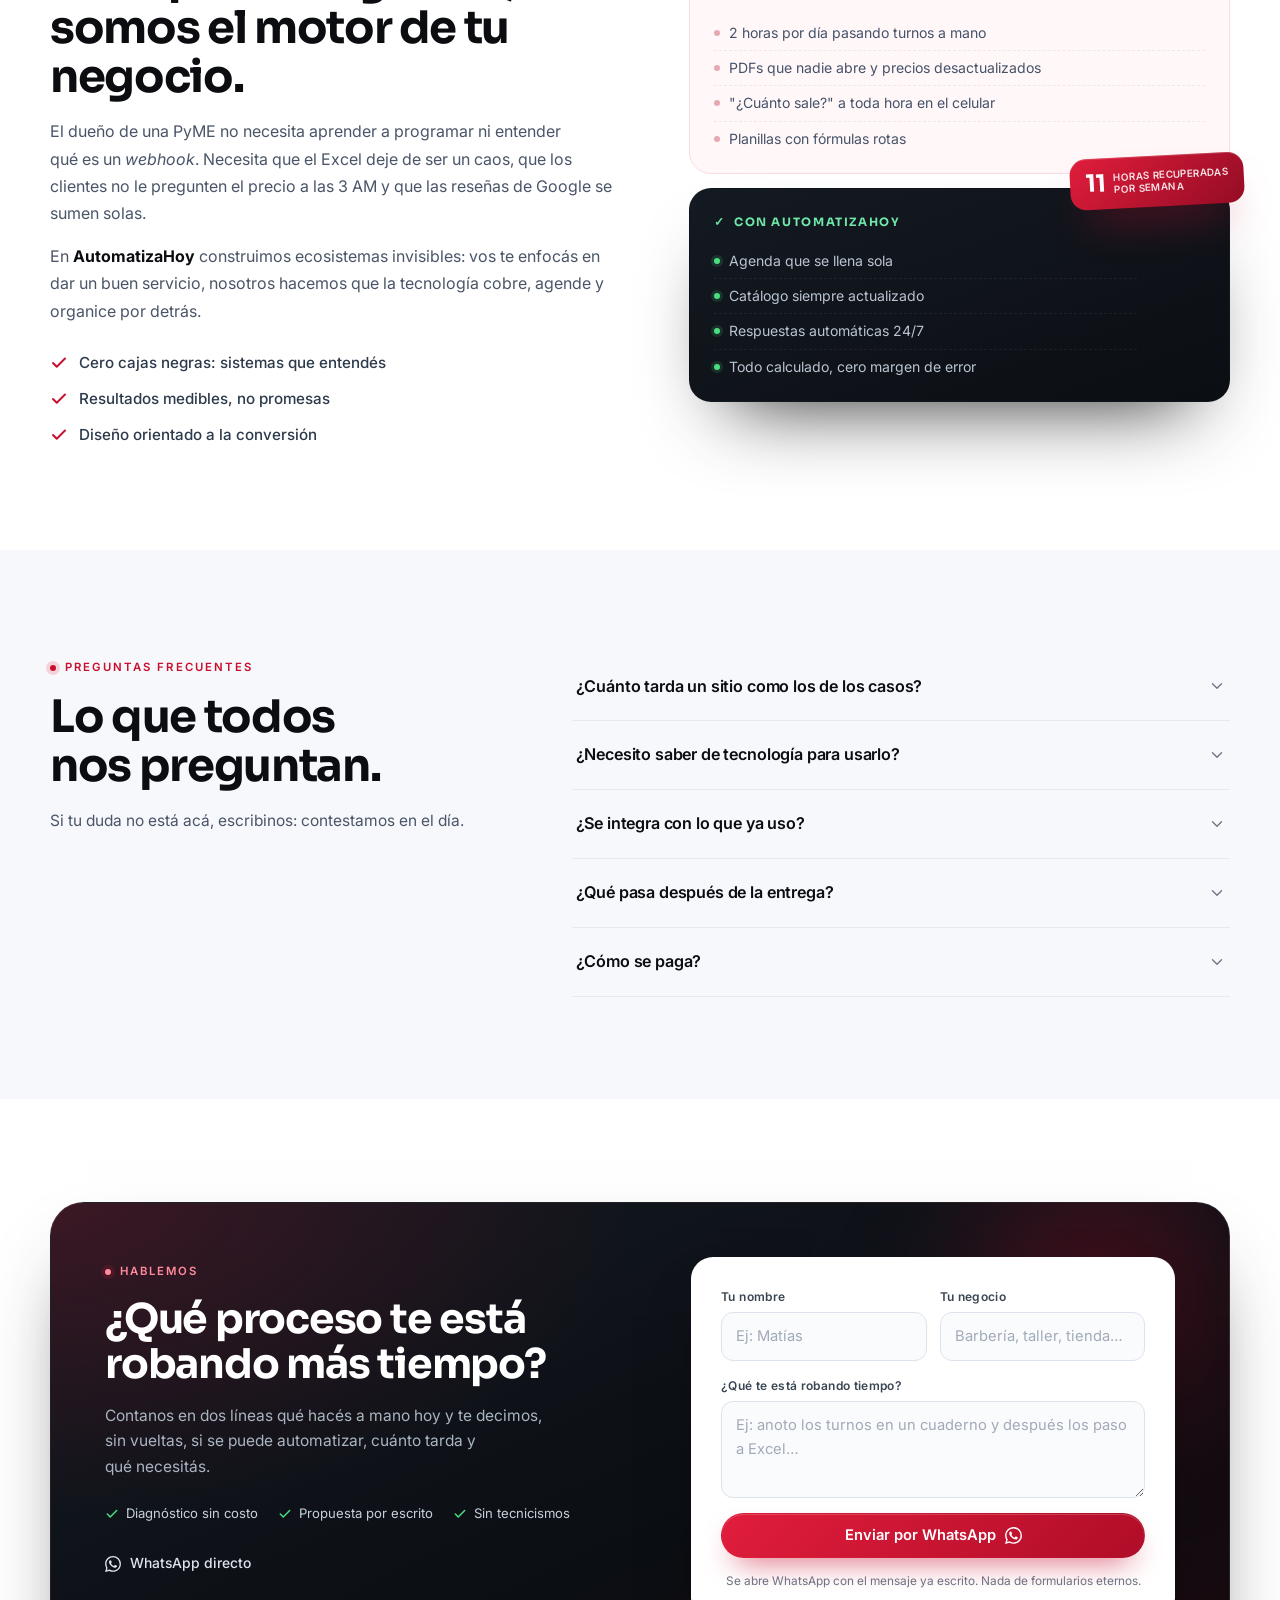
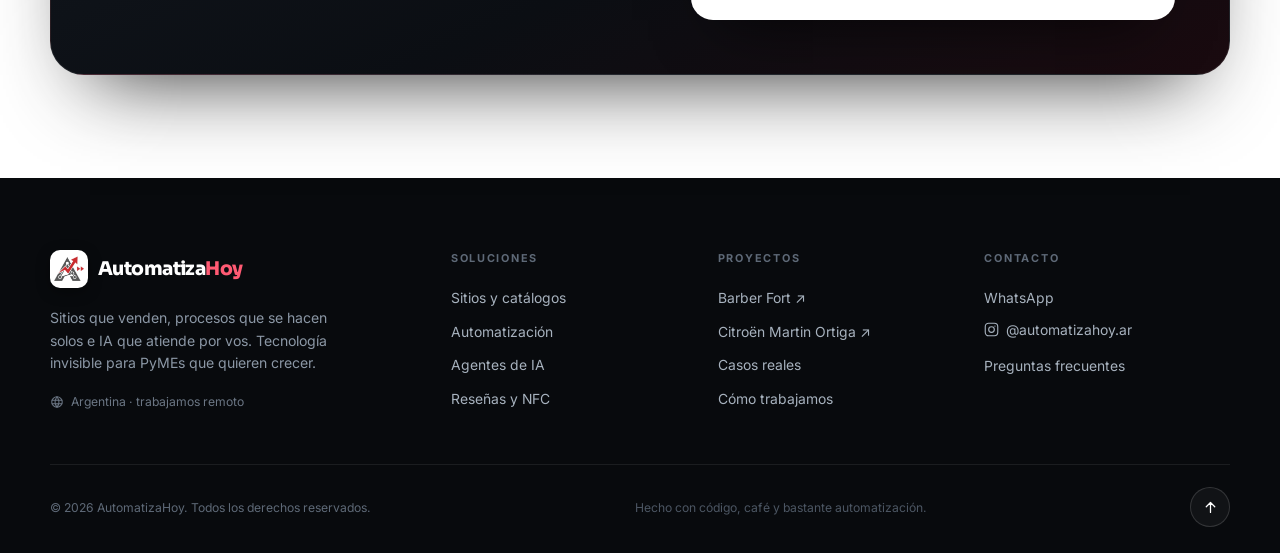
==== commit dd8f90a2: "perf + seo: capturas en WebP lossless, FAQ estructurado y menos peso - Las tres capturas del Excel p" ====
--- a/index.html
+++ b/index.html
@@ -58,6 +58,54 @@
     "sameAs": ["https://www.instagram.com/automatizahoy.ar/"],
     "priceRange": "$$"
   }
+  </script>
+  <script type="application/ld+json">
+{
+  "@context": "https://schema.org",
+  "@type": "FAQPage",
+  "mainEntity": [
+    {
+      "@type": "Question",
+      "name": "¿Cuánto tarda un sitio como los de los casos?",
+      "acceptedAnswer": {
+        "@type": "Answer",
+        "text": "Un sitio de una sección con reservas o catálogo simple lleva entre 2 y 4 semanas. Los proyectos de e-commerce con carrito, biblioteca y exportación, entre 4 y 8. Te damos un prototipo en pocos días para que veas el rumbo antes de invertir más tiempo."
+      }
+    },
+    {
+      "@type": "Question",
+      "name": "¿Necesito saber de tecnología para usarlo?",
+      "acceptedAnswer": {
+        "@type": "Answer",
+        "text": "No. Si sabés usar WhatsApp y abrir un link, podés usar lo que construimos. Te dejamos un instructivo corto y una llamada de capacitación grabada. Y si algo se rompe, lo arreglamos nosotros."
+      }
+    },
+    {
+      "@type": "Question",
+      "name": "¿Se integra con lo que ya uso?",
+      "acceptedAnswer": {
+        "@type": "Answer",
+        "text": "Sí: Excel, Google Sheets, WhatsApp, Google Calendar, Mercado Pago, Mercado Libre, Instagram, bases de datos y casi cualquier servicio con API. Si algo no se conecta de forma nativa, lo conectamos con n8n o una integración a medida."
+      }
+    },
+    {
+      "@type": "Question",
+      "name": "¿Qué pasa después de la entrega?",
+      "acceptedAnswer": {
+        "@type": "Answer",
+        "text": "El sitio y las automatizaciones quedan tuyos. Ofrecemos un plan de mantenimiento opcional (hosting, respaldos, cambios menores y mejoras) y soporte por WhatsApp para urgencias. Si preferís manejarlo vos, te entregamos todo documentado."
+      }
+    },
+    {
+      "@type": "Question",
+      "name": "¿Cómo se paga?",
+      "acceptedAnswer": {
+        "@type": "Answer",
+        "text": "50% para arrancar y 50% contra entrega, en pesos o dólares. Los proyectos de mantenimiento se facturan mensual. Antes de pagar nada tenés la propuesta por escrito, con alcance y tiempos."
+      }
+    }
+  ]
+}
   </script>
 </head>
 
@@ -852,11 +900,11 @@
               </div>
 
               <div class="cmp" id="cmpPlanilla" role="tabpanel" aria-labelledby="tabPlanilla" data-compare>
-                <img src="assets/img/excel/planilla-antes.png"
+                <img src="assets/img/excel/planilla-antes.webp"
                   alt="Planilla vieja de Barber Fort: las semanas apiladas una debajo de otra, columnas cortadas y celdas pintadas a mano"
                   width="1919" height="1079" loading="lazy" decoding="async">
                 <div class="cmp__after">
-                  <img src="assets/img/excel/planilla-despues.png"
+                  <img src="assets/img/excel/planilla-despues.webp"
                     alt="Planilla nueva de Barber Fort: una tarjeta por semana con turnos, efectivo, Mercado Pago, gastos e insumos"
                     width="1909" height="1079" loading="lazy" decoding="async">
                 </div>
@@ -878,7 +926,7 @@
                   alt="Resumen viejo: tres celdas negras con la suma total del mes, lo recaudado y los gastos, todo en cero"
                   width="420" height="356" loading="lazy" decoding="async">
                 <div class="cmp__after">
-                  <img src="assets/img/excel/resumen-despues.png"
+                  <img src="assets/img/excel/resumen-despues.webp"
                     alt="Resumen nuevo: una tabla por semana con turnos cortados, corte más barba, efectivo y Mercado Pago por barbero"
                     width="1006" height="853" loading="lazy" decoding="async">
                 </div>
--- a/assets/css/styles.css
+++ b/assets/css/styles.css
@@ -74,6 +74,9 @@
 a { color: inherit; }
 
 button { font: inherit; color: inherit; }
+
+/* Cortes de línea más parejos donde el navegador lo soporta (si no, se ignora) */
+p { text-wrap: pretty; }
 
 ul,
 ol { list-style: none; }
@@ -2338,6 +2341,10 @@
   aspect-ratio: 2 / 3;
   perspective: 1000px;
   cursor: pointer;
+  -webkit-appearance: none;
+  appearance: none;
+  /* Sin esto, iOS espera el doble toque y el giro se siente lento */
+  touch-action: manipulation;
   -webkit-tap-highlight-color: transparent;
 }
 
@@ -2346,17 +2353,21 @@
   inset: 0;
   display: block;
   transform-style: preserve-3d;
+  -webkit-transform-style: preserve-3d;
   transition: transform .8s var(--ease);
+  will-change: transform;
 }
 
 .porta__flip.is-flipped .porta__inner { transform: rotateY(180deg); }
 
+/* El rotateY(0) explícito evita el fantasma de la cara de atrás en Safari.
+   Sin overflow: los hijos van con inset 0 y el borde lo redondea el propio box. */
 .porta__face {
   position: absolute;
   inset: 0;
   display: block;
   border-radius: 4px;
-  overflow: hidden;
+  transform: rotateY(0deg);
   backface-visibility: hidden;
   -webkit-backface-visibility: hidden;
 }
@@ -2366,6 +2377,9 @@
   height: 100%;
   object-fit: cover;
   box-shadow: 0 1px 2px rgba(0, 0, 0, .45);
+  -webkit-touch-callout: none;
+  -webkit-user-drag: none;
+  user-select: none;
 }
 
 /* --- El dorso: acrílico con el chip pegado --- */
@@ -2381,6 +2395,8 @@
   content: "";
   position: absolute;
   inset: 0;
+  /* Sin overflow en la cara, el brillo recorta sus propias esquinas */
+  border-radius: 4px;
   background: linear-gradient(118deg,
       rgba(255, 255, 255, 0) 32%,
       rgba(255, 255, 255, .12) 46%,
@@ -2566,15 +2582,31 @@
 }
 
 /* --- Responsive del componente --- */
-@media (max-width: 1000px) {
-  .porta-grid { grid-template-columns: repeat(2, minmax(0, 1fr)); gap: 30px 24px; }
+/* Cuatro columnas solo cuando cada tarjeta supera los ~240 px; si no, dos
+   columnas con la placa centrada y un tope de 380 px. El tope va en la placa
+   y no en la grilla para que las columnas sigan alineadas con el título y la
+   franja de especificaciones.
+   OJO: con márgenes automáticos la placa deja de estirarse y toma el ancho de
+   su epígrafe (una quedaba de 317 px y otra de 237). Por eso lleva width: 100%. */
+@media (max-width: 1120px) {
+  .porta-grid {
+    grid-template-columns: repeat(2, minmax(0, 1fr));
+    gap: 30px 24px;
+  }
+
+  .porta {
+    width: 100%;
+    max-width: 380px;
+    margin-inline: auto;
+  }
+
   .porta-specs { grid-template-columns: 1fr 1fr; }
 }
 
 @media (max-width: 560px) {
   .porta-grid {
     grid-template-columns: minmax(0, 1fr);
-    gap: 32px;
+    gap: 26px;
     max-width: 330px;
     margin-inline: auto;
   }
@@ -2588,10 +2620,30 @@
 
   .porta__glass::after { display: none; }
 
+  /* El desenfoque del vidrio cuesta caro en celulares y acá no suma nada */
+  .porta__hint {
+    width: 30px;
+    height: 30px;
+    backdrop-filter: none;
+    -webkit-backdrop-filter: none;
+    background: rgba(11, 13, 16, .62);
+  }
+
+  .porta__hint .icon { width: 15px; height: 15px; }
+
   .porta-specs { grid-template-columns: 1fr; }
+
+  .porta-specs li { padding: 18px 16px; }
 
   .porta-cta { flex-direction: column; align-items: stretch; }
   .porta-cta .btn { width: 100%; }
+}
+
+/* Teléfonos chicos: menos aire para que la sección no se haga eterna.
+   El texto de los epígrafes no se achica: 13 px es el mínimo legible. */
+@media (max-width: 400px) {
+  .porta-grid { gap: 22px; }
+  .porta__cap { gap: 3px; }
 }
 
 /* ============================ ANIMACIONES =============================== */
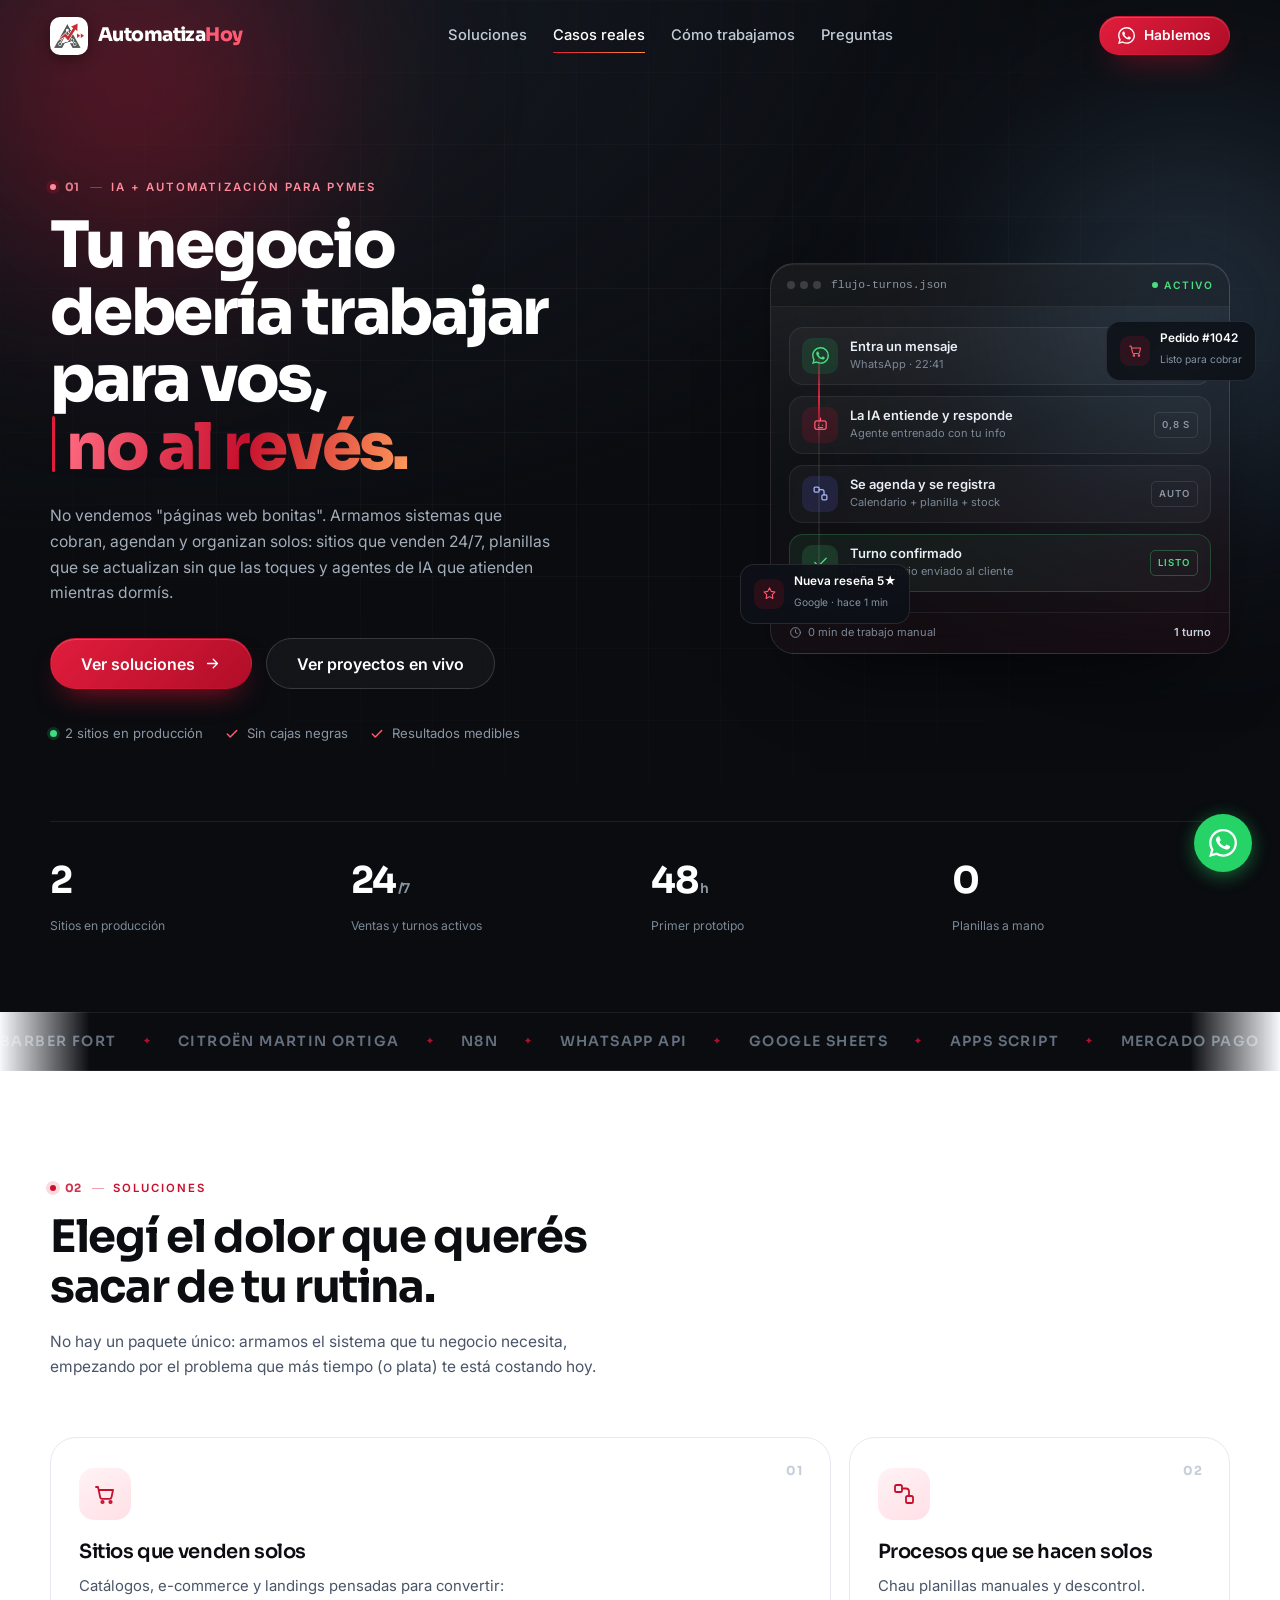
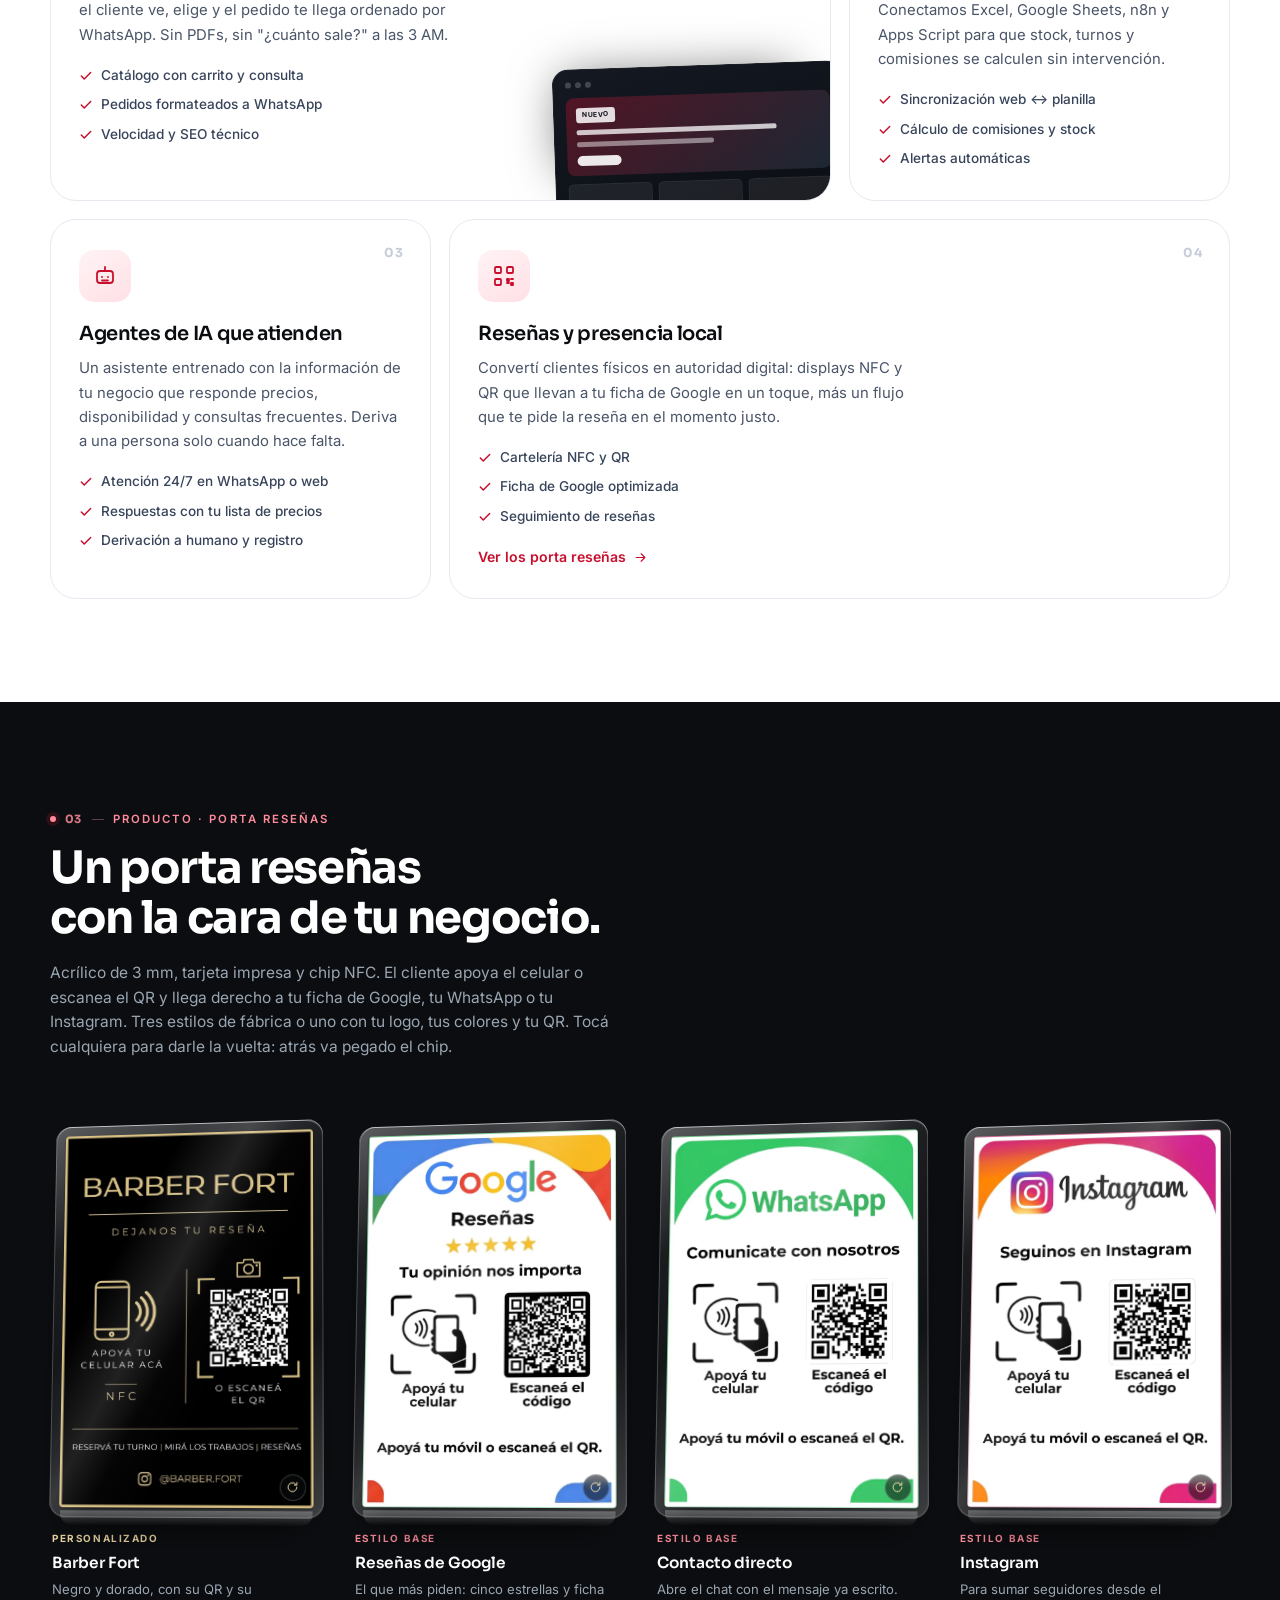
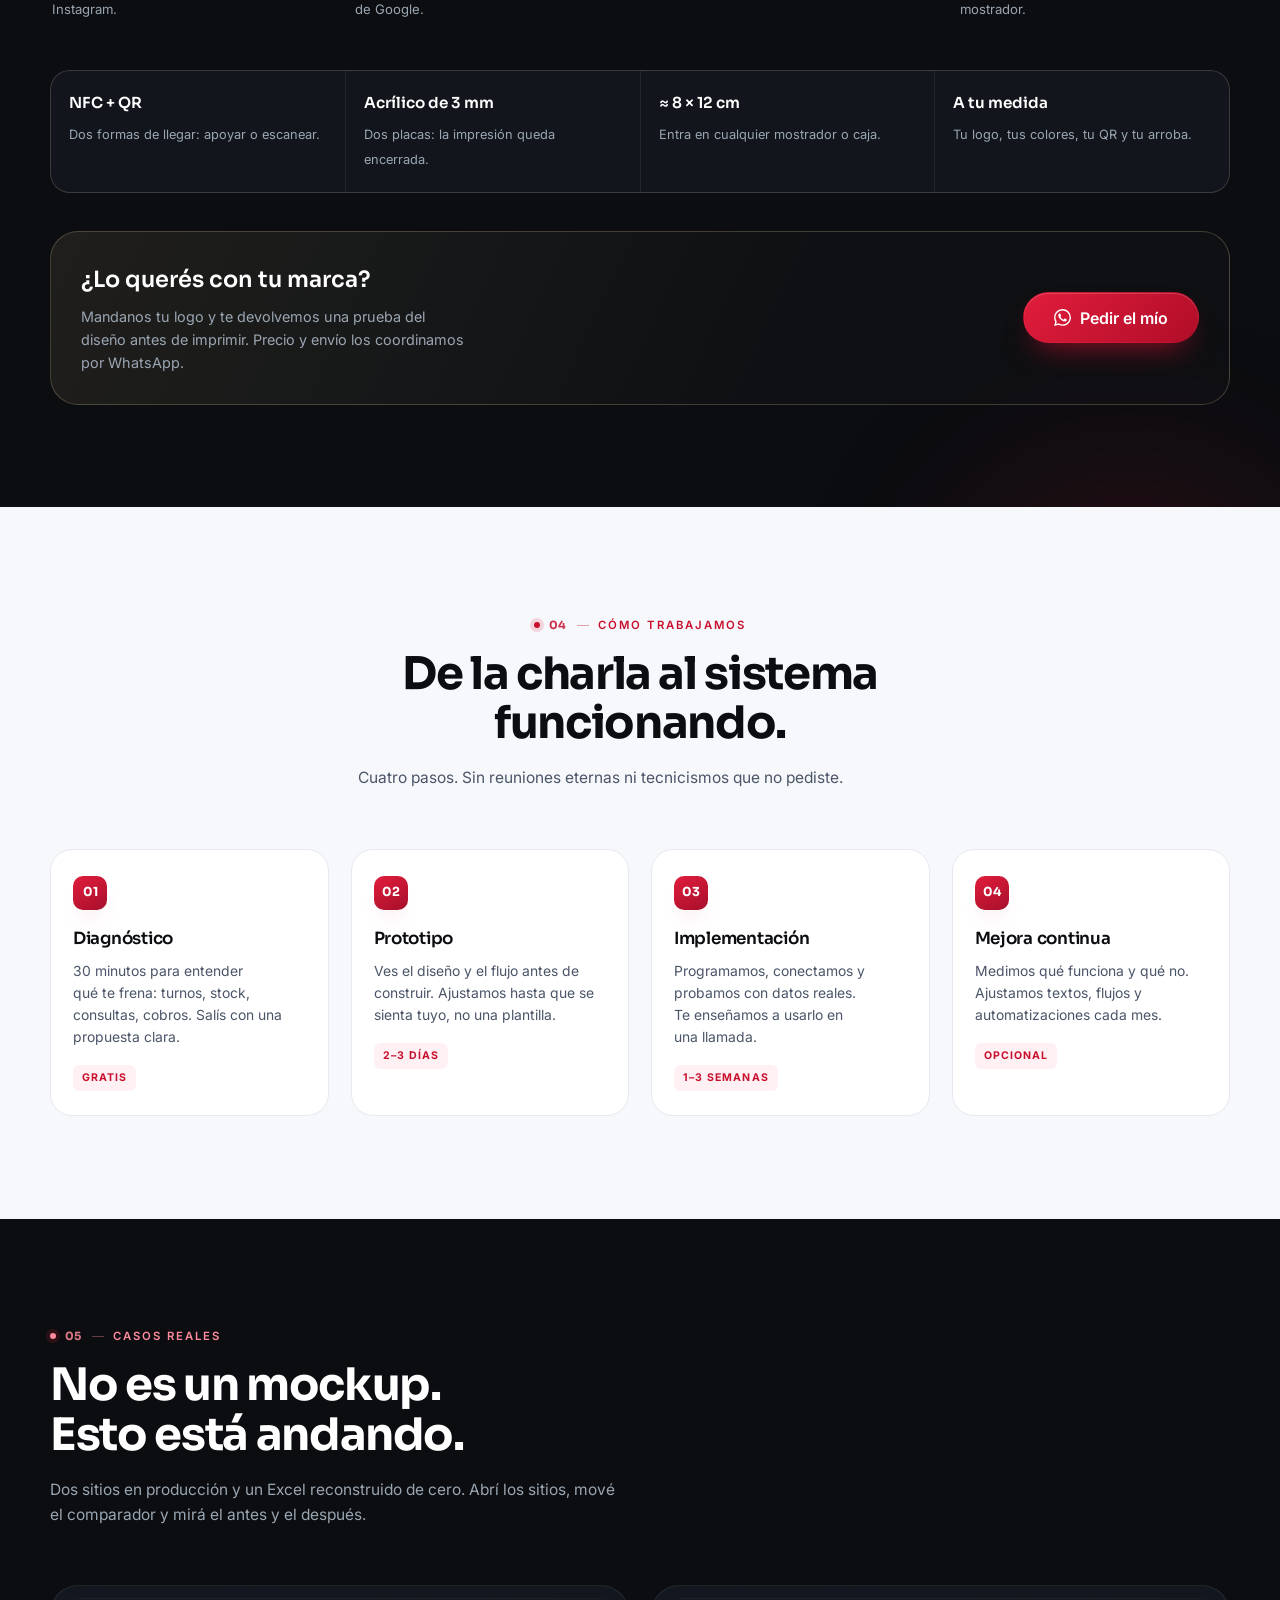
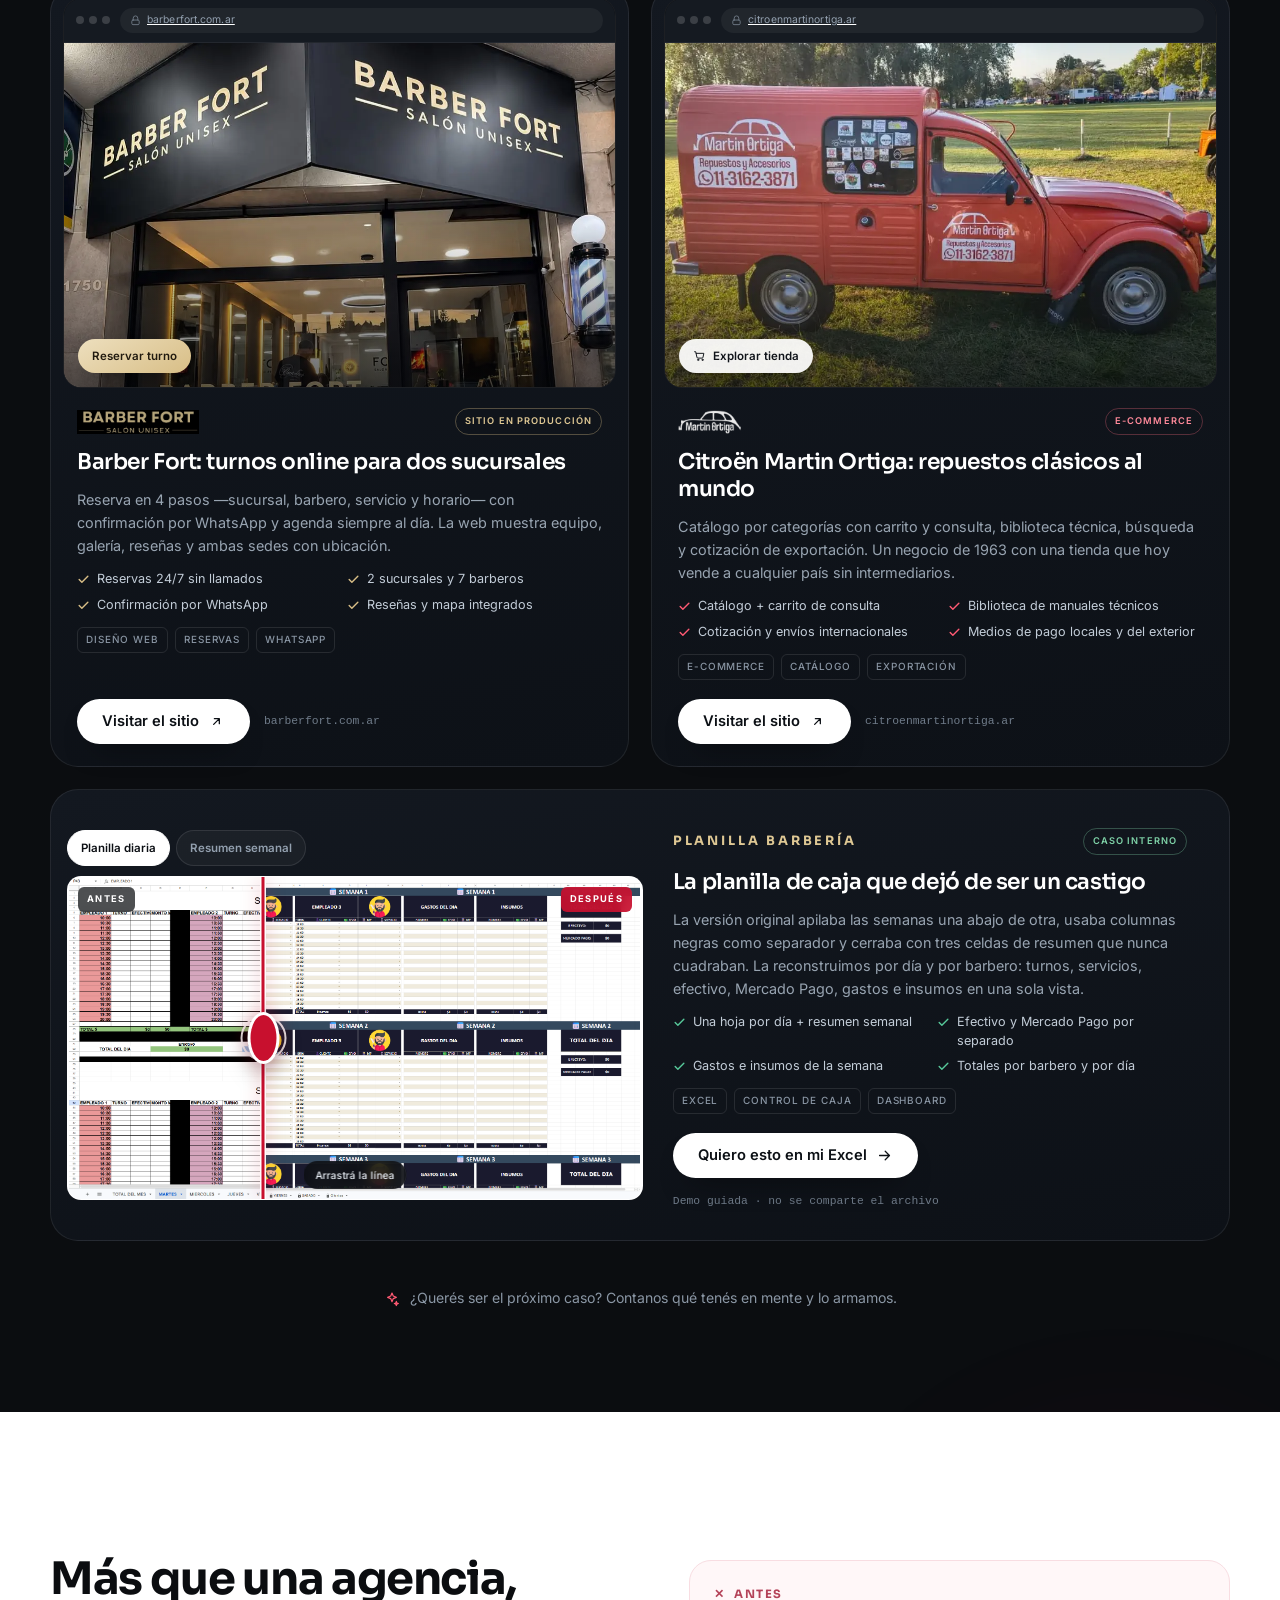
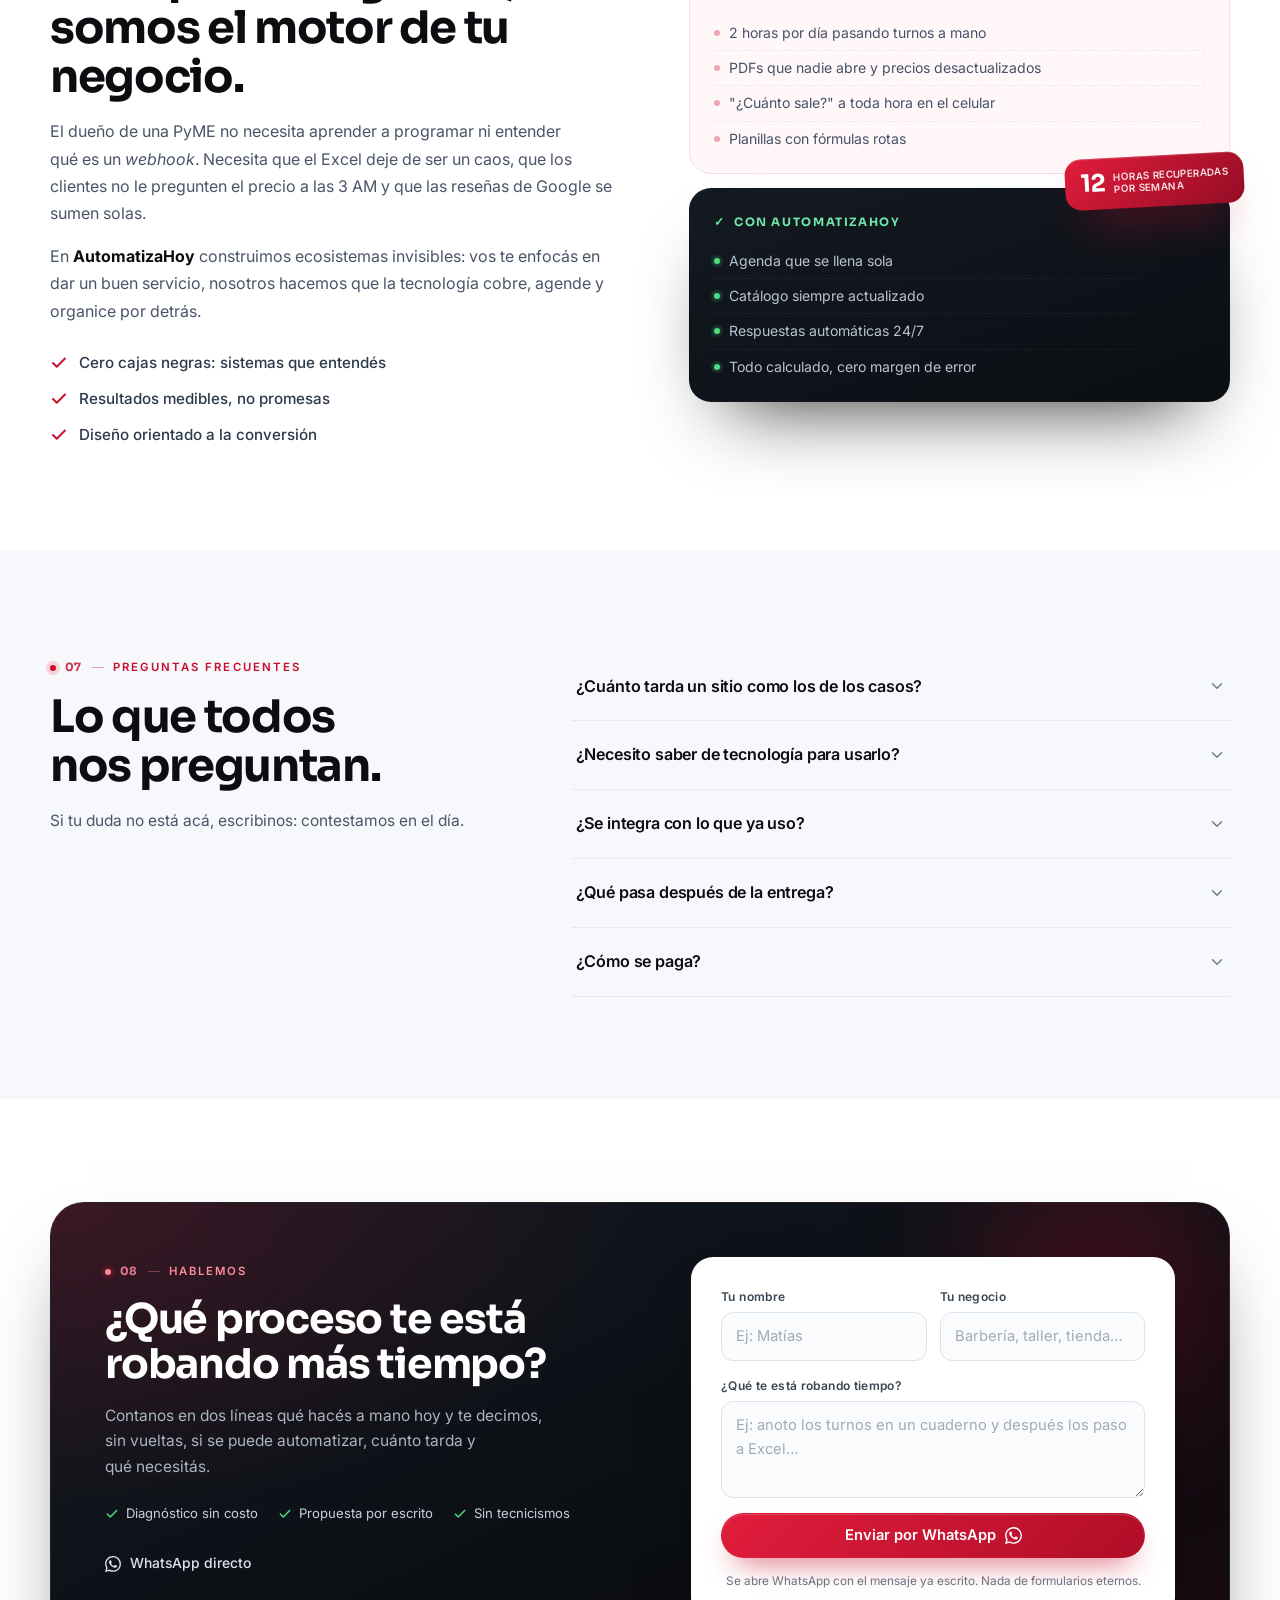
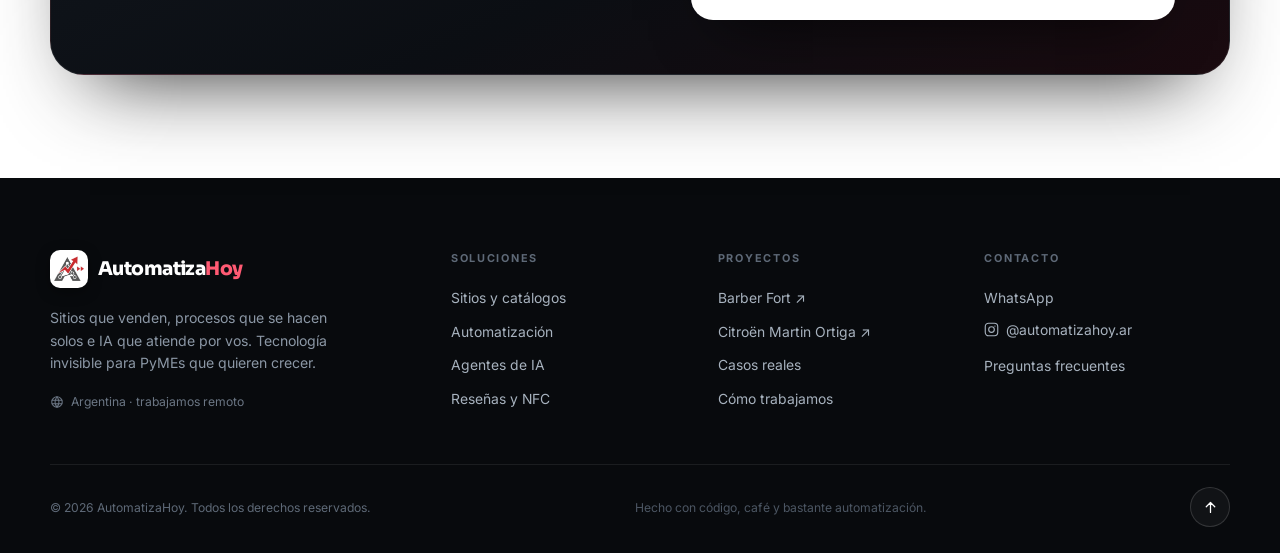
==== commit 64b678d0: "feat(ui): numerar las secciones 01-08 y limpiar el caso Barber Fort - Cada antetítulo lleva el númer" ====
--- a/index.html
+++ b/index.html
@@ -261,7 +261,7 @@
       <div class="container hero__inner">
         <div class="hero__copy">
           <p class="eyebrow" data-reveal>
-            <span class="eyebrow__dot" aria-hidden="true"></span>
+            <span class="eyebrow__dot" aria-hidden="true"></span><span class="eyebrow__num" aria-hidden="true">01</span>
             IA + automatización para PyMEs
           </p>
 
@@ -423,7 +423,7 @@
     <section class="section section--light" id="servicios">
       <div class="container">
         <header class="section__head">
-          <p class="eyebrow eyebrow--dark" data-reveal><span class="eyebrow__dot" aria-hidden="true"></span> Soluciones
+          <p class="eyebrow eyebrow--dark" data-reveal><span class="eyebrow__dot" aria-hidden="true"></span><span class="eyebrow__num" aria-hidden="true">02</span> Soluciones
           </p>
           <h2 class="section__title" data-reveal style="--d:1">Elegí el dolor que querés<br>sacar de tu rutina.</h2>
           <p class="section__sub" data-reveal style="--d:2">
@@ -544,7 +544,7 @@
     <section class="section section--dark" id="porta-resenas">
       <div class="container">
         <header class="section__head">
-          <p class="eyebrow" data-reveal><span class="eyebrow__dot" aria-hidden="true"></span> Producto · Porta
+          <p class="eyebrow" data-reveal><span class="eyebrow__dot" aria-hidden="true"></span><span class="eyebrow__num" aria-hidden="true">03</span> Producto · Porta
             reseñas</p>
           <h2 class="section__title" data-reveal style="--d:1">Un porta reseñas<br>con la cara de tu negocio.</h2>
           <p class="section__sub section__sub--dark" data-reveal style="--d:2">
@@ -709,7 +709,7 @@
     <section class="section section--paper" id="proceso">
       <div class="container">
         <header class="section__head section__head--center">
-          <p class="eyebrow eyebrow--dark" data-reveal><span class="eyebrow__dot" aria-hidden="true"></span> Cómo
+          <p class="eyebrow eyebrow--dark" data-reveal><span class="eyebrow__dot" aria-hidden="true"></span><span class="eyebrow__num" aria-hidden="true">04</span> Cómo
             trabajamos</p>
           <h2 class="section__title" data-reveal style="--d:1">De la charla al sistema funcionando.</h2>
           <p class="section__sub" data-reveal style="--d:2">Cuatro pasos. Sin reuniones eternas ni tecnicismos que no
@@ -750,7 +750,7 @@
     <section class="section section--dark" id="casos">
       <div class="container">
         <header class="section__head">
-          <p class="eyebrow" data-reveal><span class="eyebrow__dot" aria-hidden="true"></span> Casos reales</p>
+          <p class="eyebrow" data-reveal><span class="eyebrow__dot" aria-hidden="true"></span><span class="eyebrow__num" aria-hidden="true">05</span> Casos reales</p>
           <h2 class="section__title" data-reveal style="--d:1">No es un mockup.<br>Esto está andando.</h2>
           <p class="section__sub section__sub--dark" data-reveal style="--d:2">
             Dos sitios en producción y un Excel reconstruido de cero. Abrí los sitios, mové el
@@ -759,21 +759,7 @@
         </header>
 
         <div class="cases">
-          <!-- ============================================================
-               CASO 1 · BARBER FORT — OCULTO
-               El sitio todavía no está publicado, así que la tarjeta queda comentada.
-               PARA REACTIVARLA:
-                 1. Borrar la línea "" que abre el bloque y la línea "" que lo cierra.
-          2. En la tarjeta de Citroën (más abajo), sacarle la clase "case--wide"
-          y el comentario que está arriba.
-          3. En el hero: data-count="1" pasa a "2" y "1 sitio en producción"
-          pasa a "2 sitios en producción".
-          4. En el subtítulo de esta sección, volver a mencionar los dos sitios.
-          5. En el footer, "Barber Fort · próximamente" vuelve a ser un link.
-          ============================================================
-          -->
-
-          <article class="case case--barber" data-spotlight data-reveal>
+                    <article class="case case--barber" data-spotlight data-reveal>
             <a class="case__media" href="https://barberfort.com.ar" target="_blank" rel="noopener" aria-label="Abrir el sitio de Barber Fort en una pestaña nueva">
               <div class="browser">
                 <div class="browser__top">
@@ -998,7 +984,7 @@
     <section class="section section--light" id="nosotros">
       <div class="container about">
         <div class="about__copy">
-          <p class="eyebrow eyebrow--dark" data-reveal><span class="eyebrow__dot" aria-hidden="true"></span> Nuestra
+          <p class="eyebrow eyebrow--dark" data-reveal><span class="eyebrow__dot" aria-hidden="true"></span><span class="eyebrow__num" aria-hidden="true">06</span> Nuestra
             filosofía</p>
           <h2 class="section__title" data-reveal style="--d:1">Más que una agencia,<br>somos el motor de tu negocio.
           </h2>
@@ -1057,7 +1043,7 @@
     <section class="section section--paper" id="faq">
       <div class="container faq">
         <div class="faq__head">
-          <p class="eyebrow eyebrow--dark" data-reveal><span class="eyebrow__dot" aria-hidden="true"></span> Preguntas
+          <p class="eyebrow eyebrow--dark" data-reveal><span class="eyebrow__dot" aria-hidden="true"></span><span class="eyebrow__num" aria-hidden="true">07</span> Preguntas
             frecuentes</p>
           <h2 class="section__title" data-reveal style="--d:1">Lo que todos<br>nos preguntan.</h2>
           <p class="section__sub" data-reveal style="--d:2">Si tu duda no está acá, escribinos: contestamos en el día.
@@ -1143,7 +1129,7 @@
           <div class="cta-panel__glow" aria-hidden="true"></div>
 
           <div class="cta-panel__copy">
-            <p class="eyebrow"><span class="eyebrow__dot" aria-hidden="true"></span> Hablemos</p>
+            <p class="eyebrow"><span class="eyebrow__dot" aria-hidden="true"></span><span class="eyebrow__num" aria-hidden="true">08</span> Hablemos</p>
             <h2>¿Qué proceso te está<br>robando más tiempo?</h2>
             <p>
               Contanos en dos líneas qué hacés a mano hoy y te decimos, sin vueltas, si se puede
--- a/assets/css/styles.css
+++ b/assets/css/styles.css
@@ -225,6 +225,24 @@
   background: currentColor;
   box-shadow: 0 0 0 4px rgba(225, 29, 60, .16);
   animation: pulse 2.6s ease-in-out infinite;
+}
+
+/* Número de sección: • 01 — SOLUCIONES */
+.eyebrow__num {
+  font-family: "Sora", "Inter", sans-serif;
+  font-weight: 700;
+  letter-spacing: .04em;
+  opacity: .85;
+}
+
+.eyebrow__num::after {
+  content: "";
+  display: inline-block;
+  width: 12px;
+  height: 1px;
+  margin: 0 0 3px 10px;
+  background: currentColor;
+  opacity: .45;
 }
 
 .checklist {
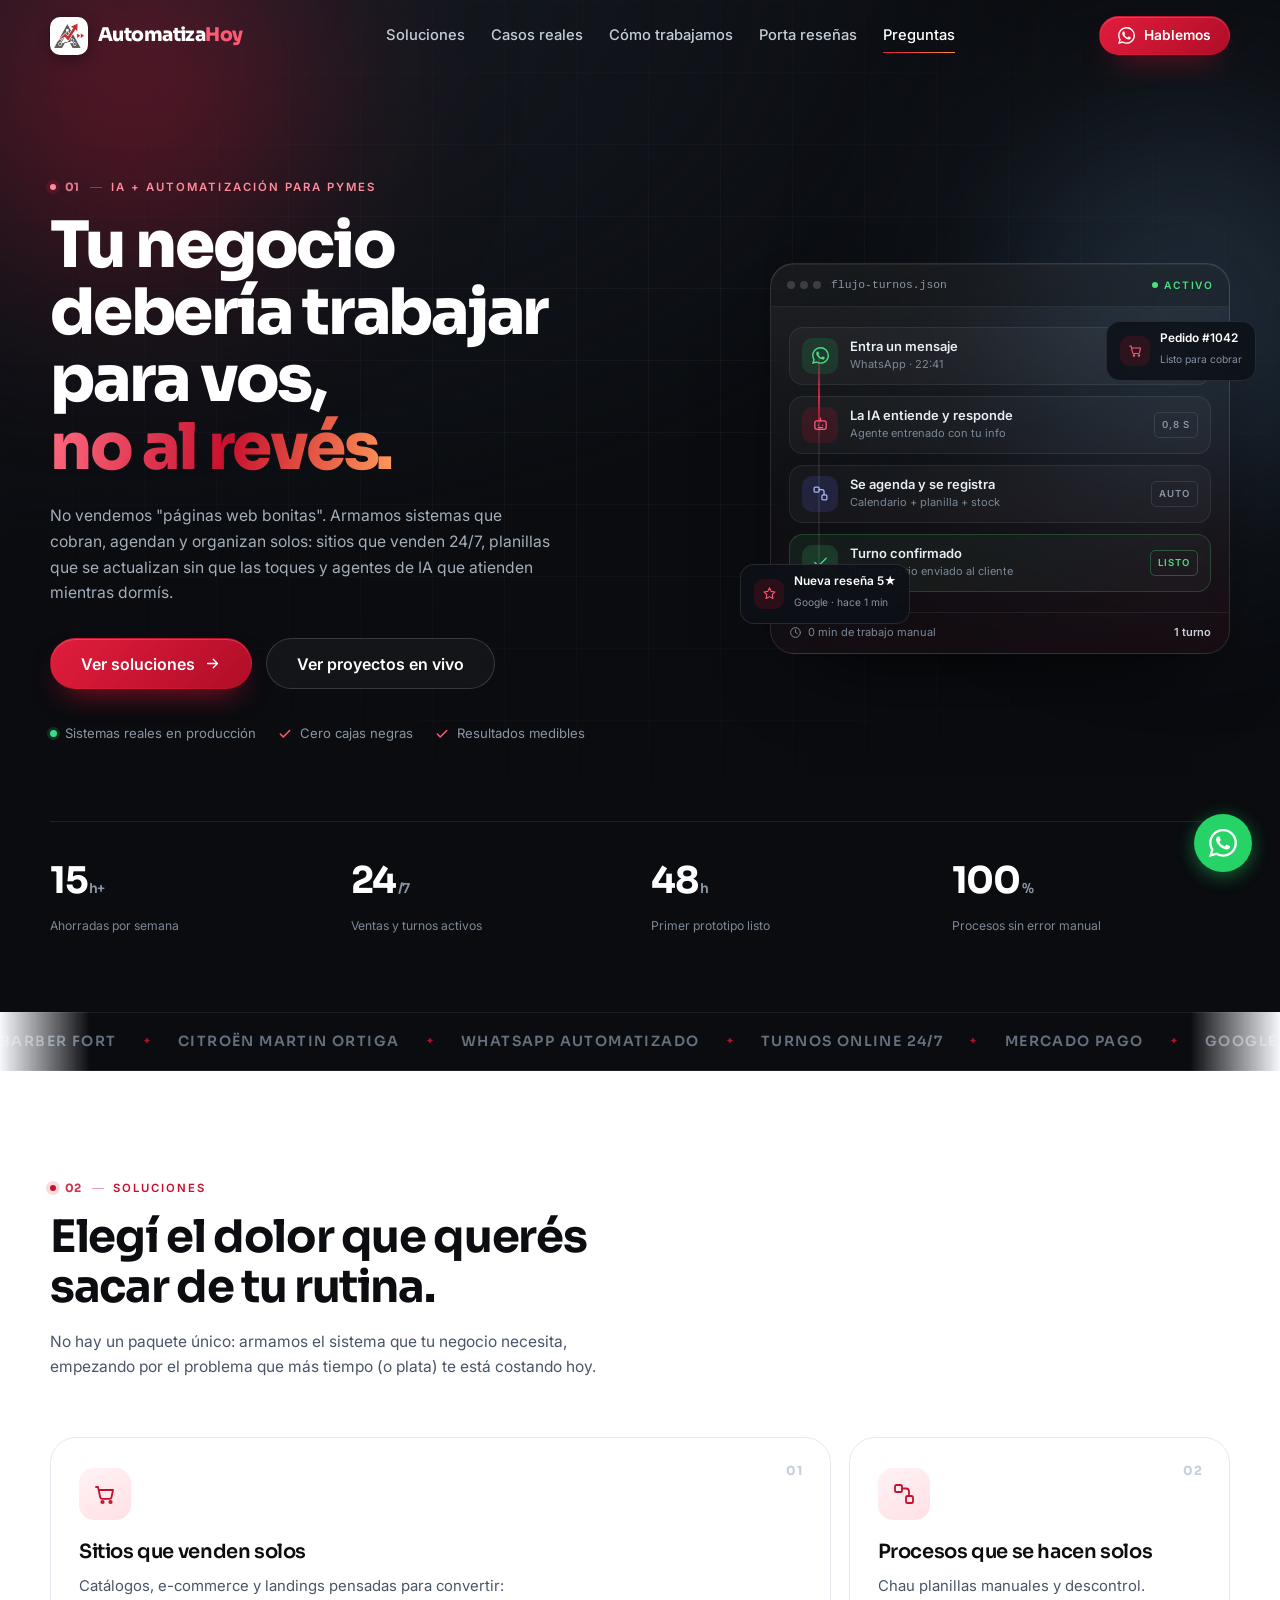
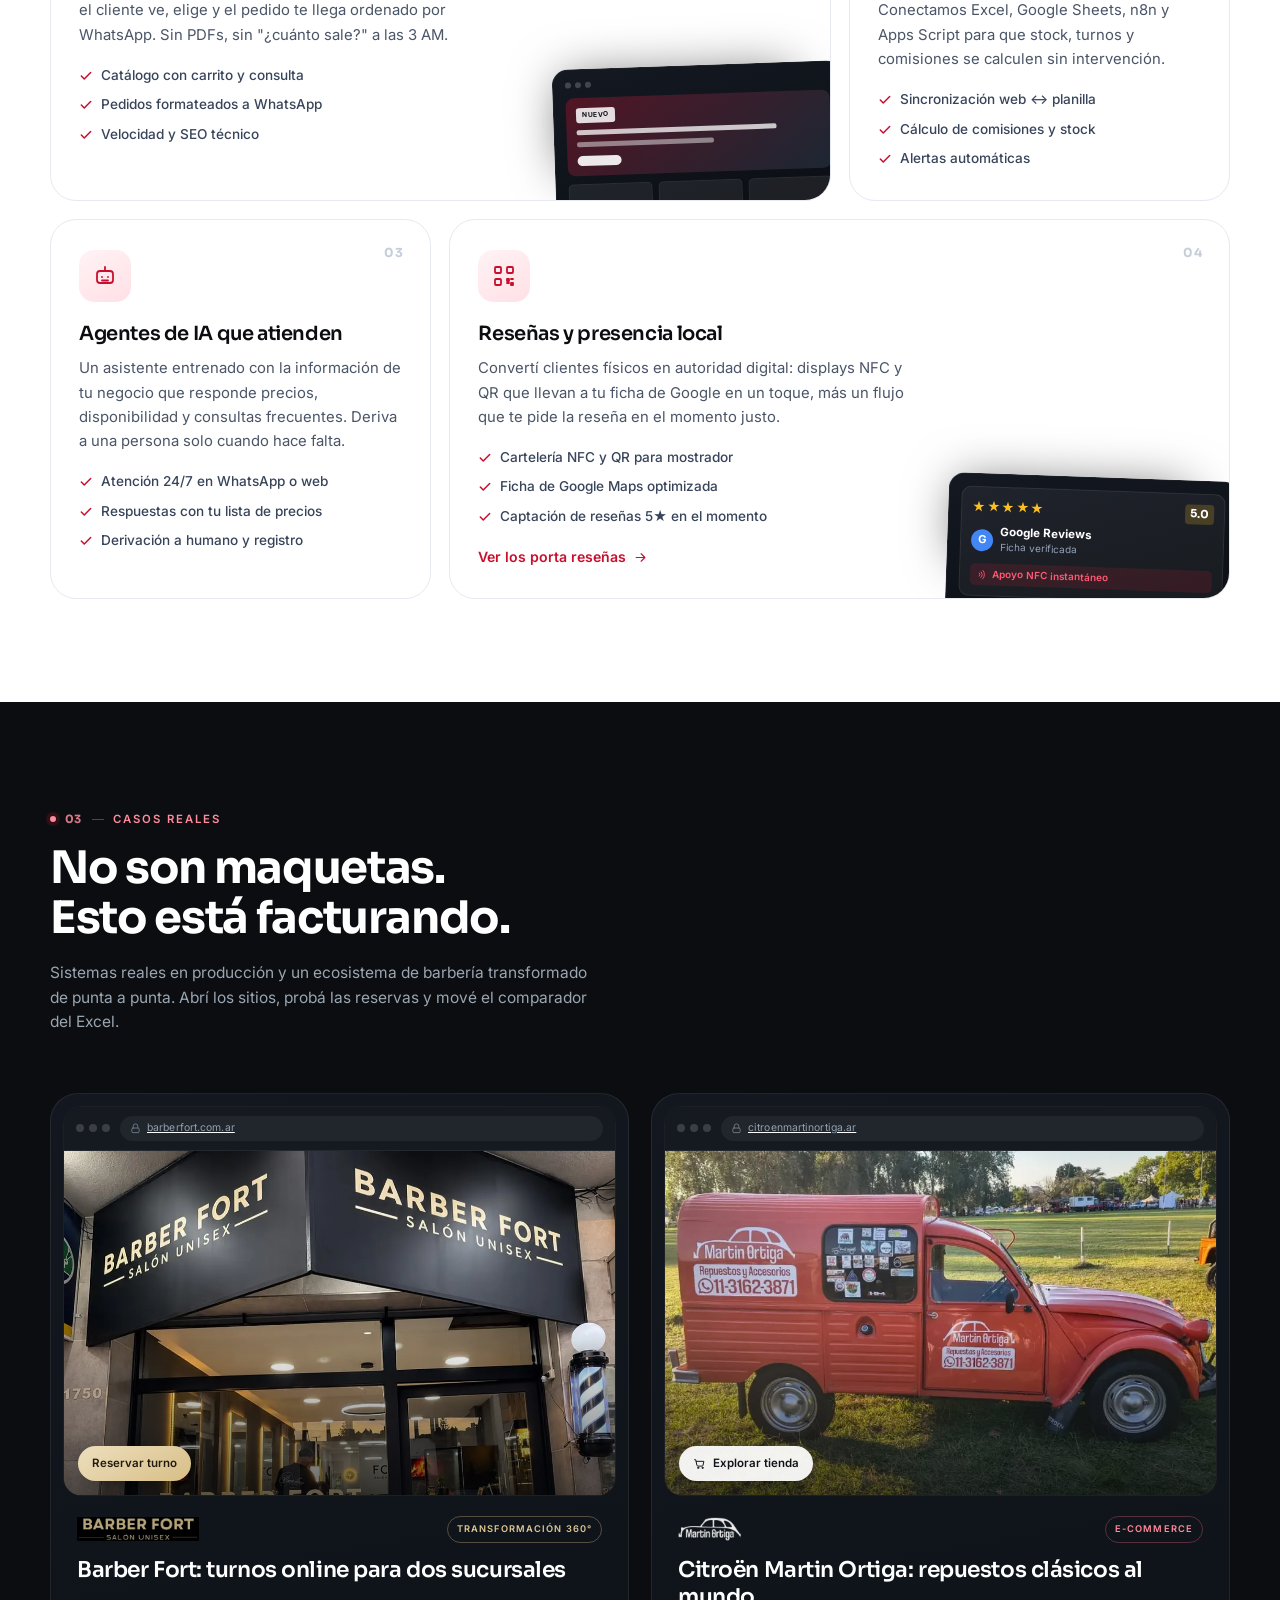
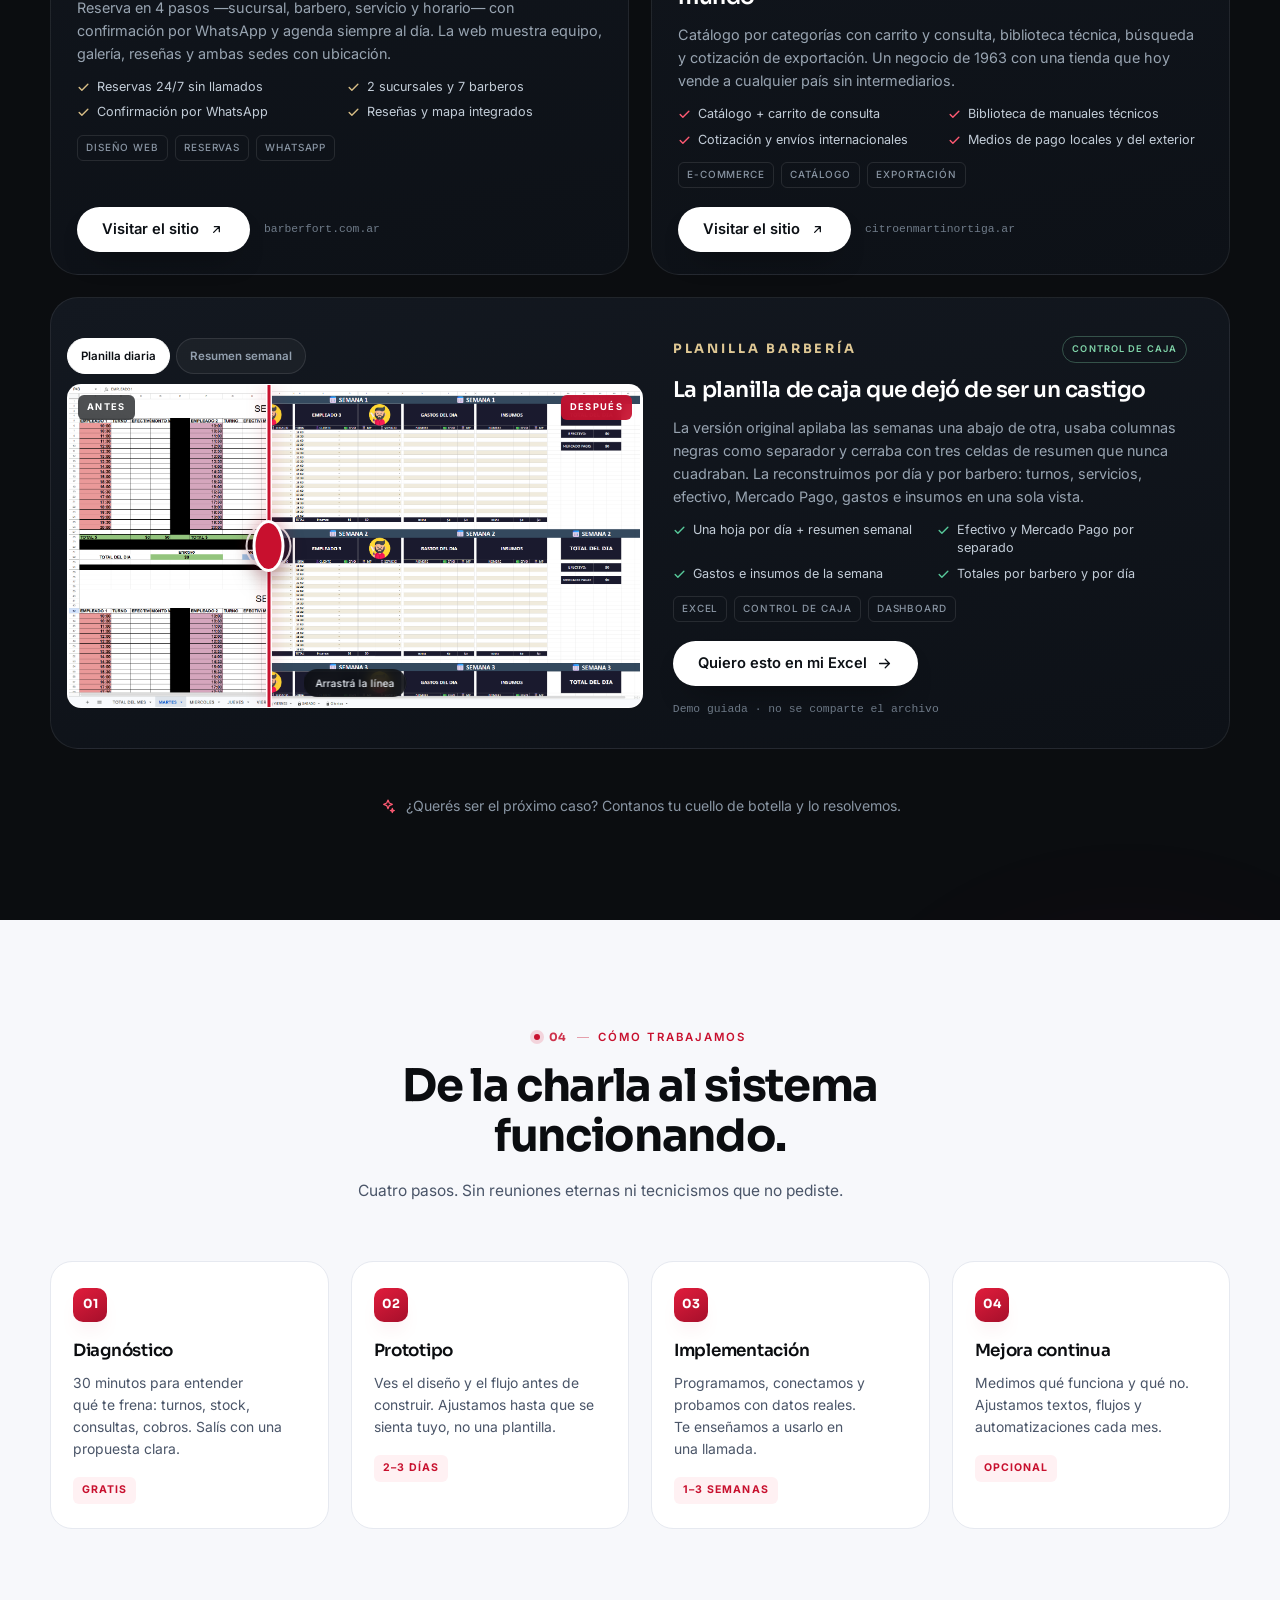
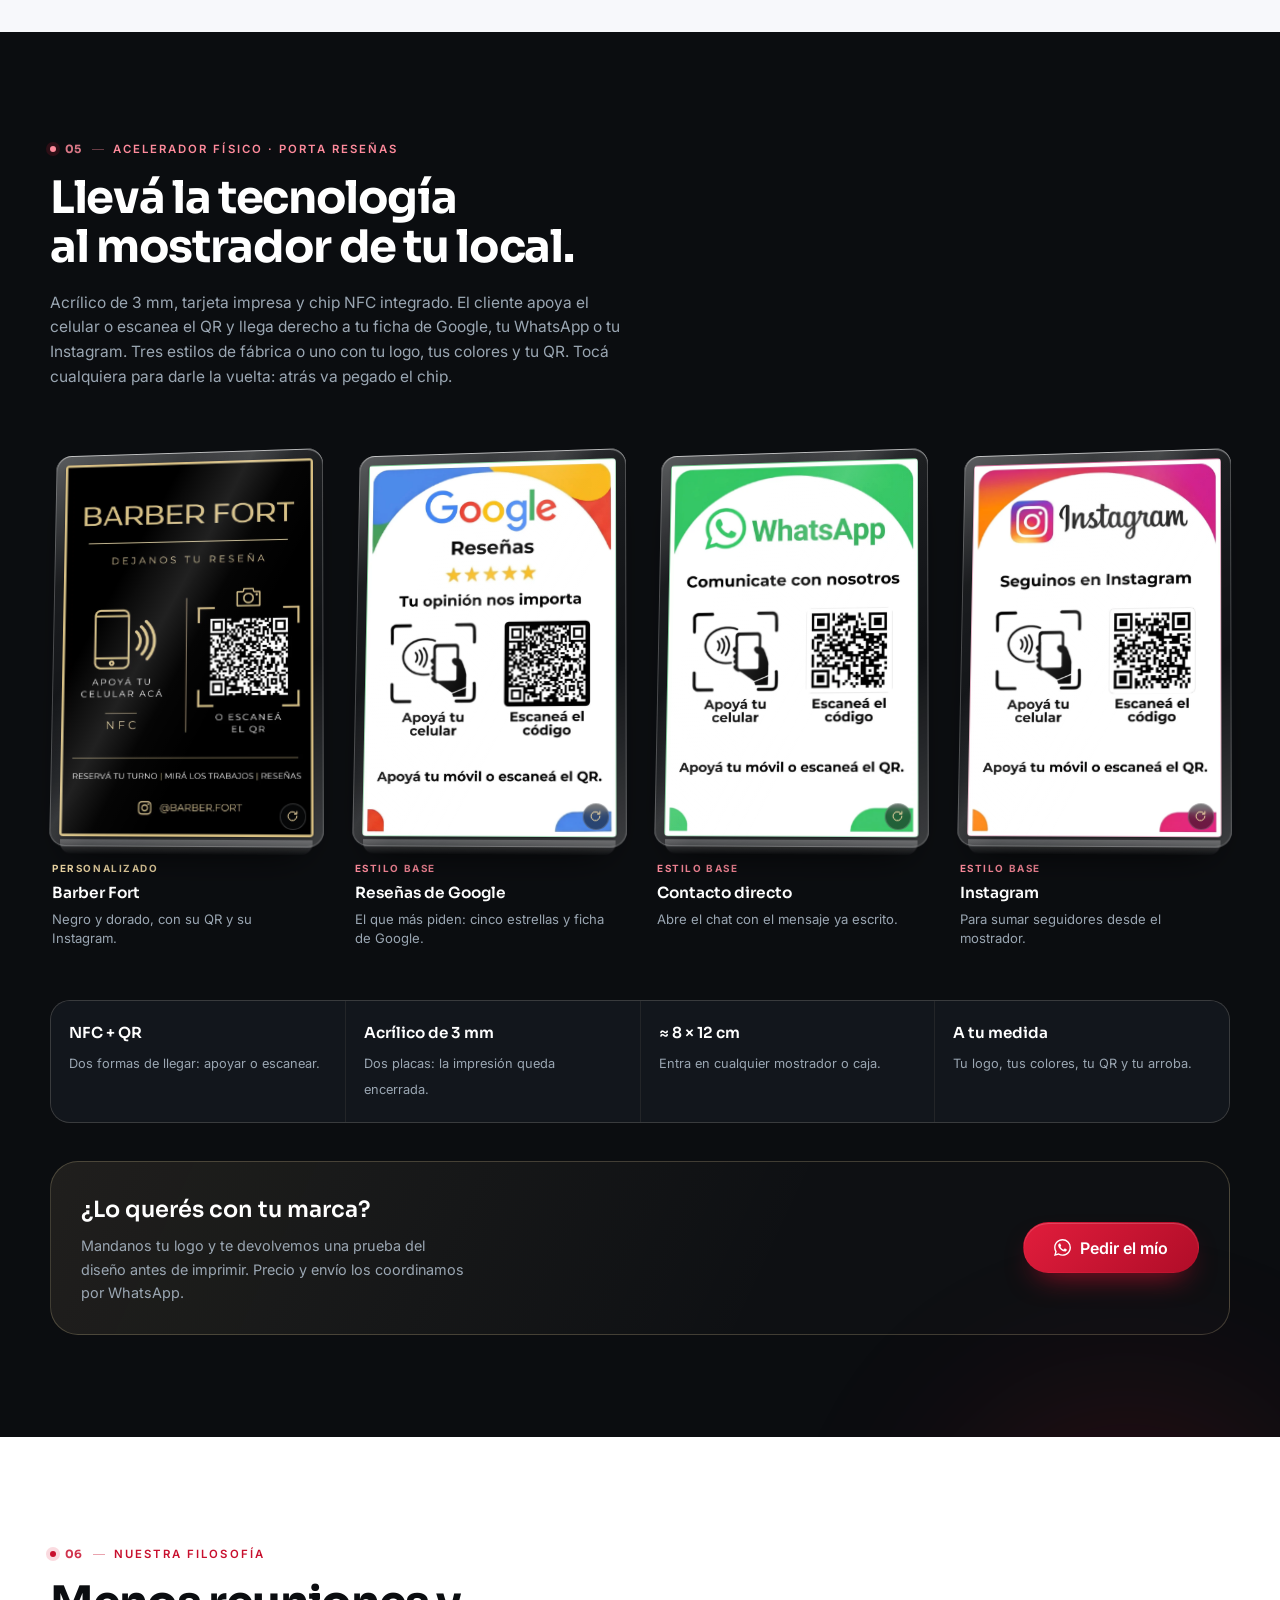
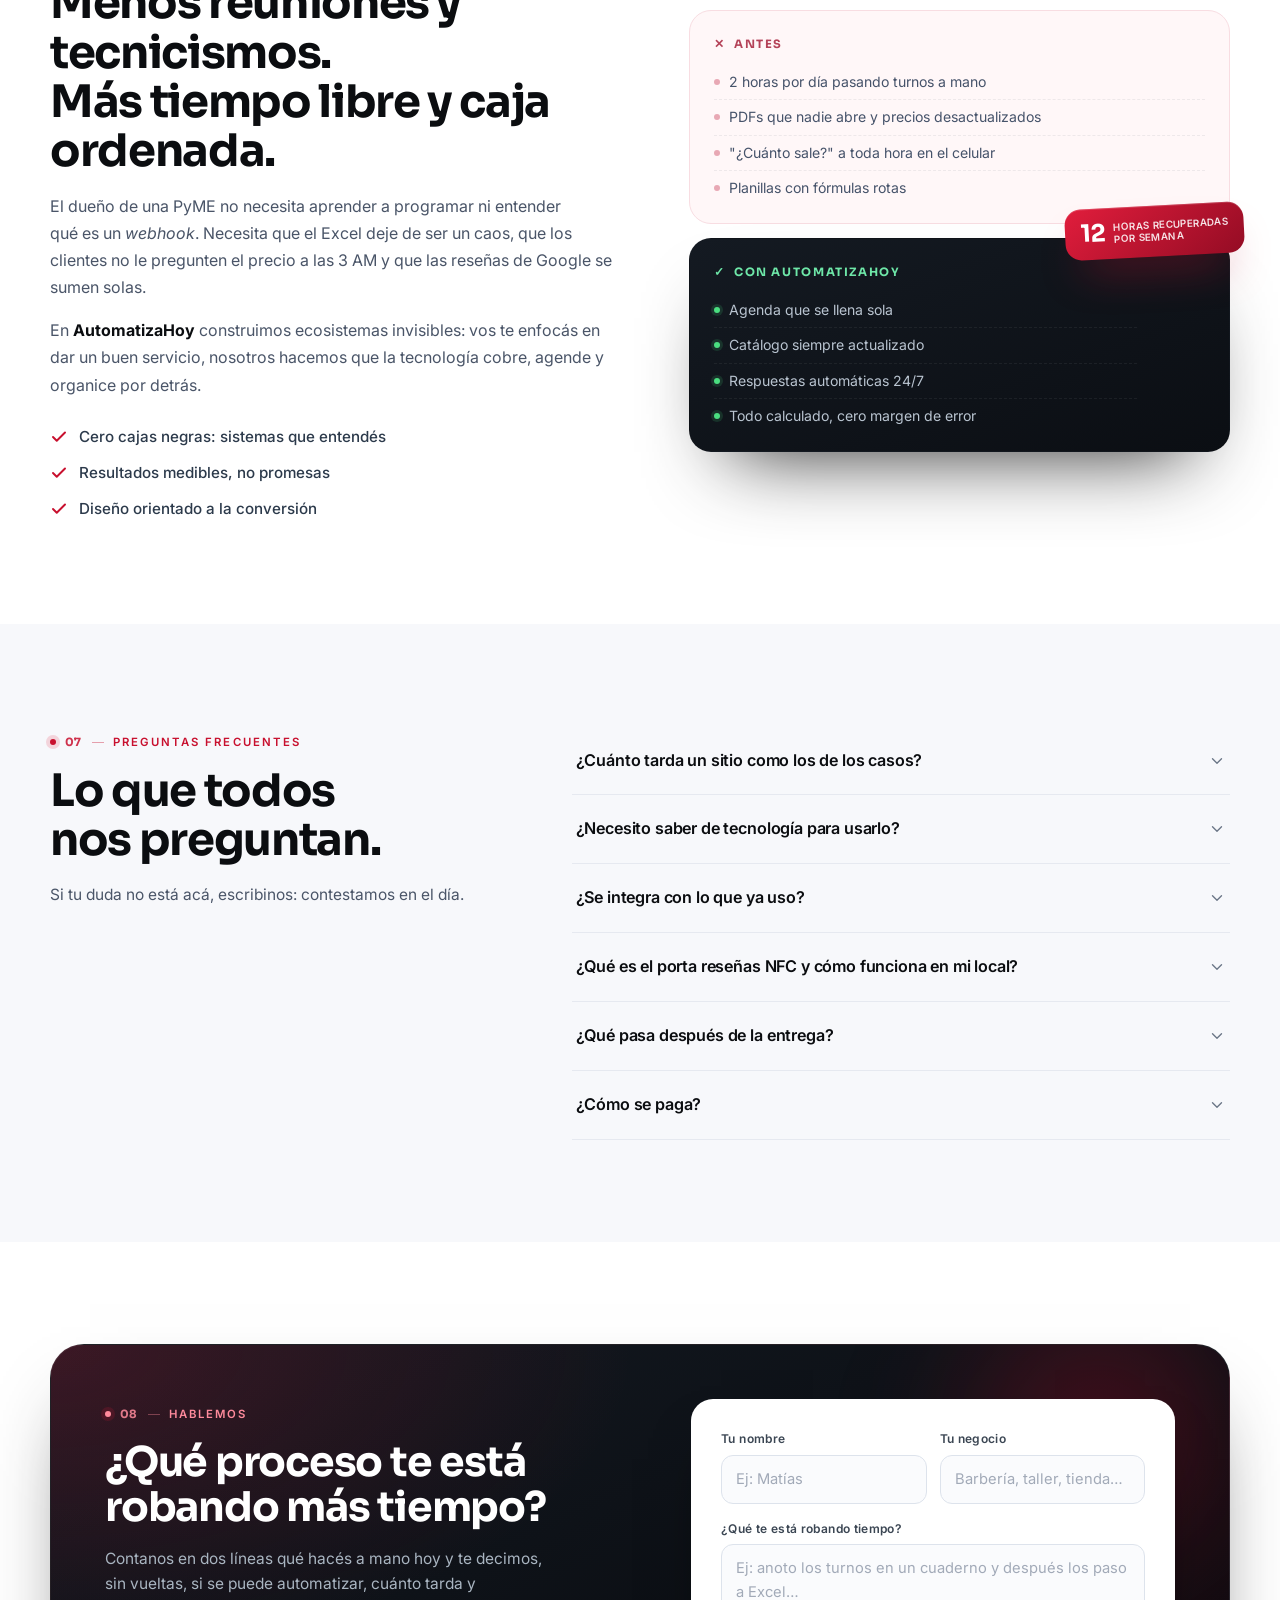
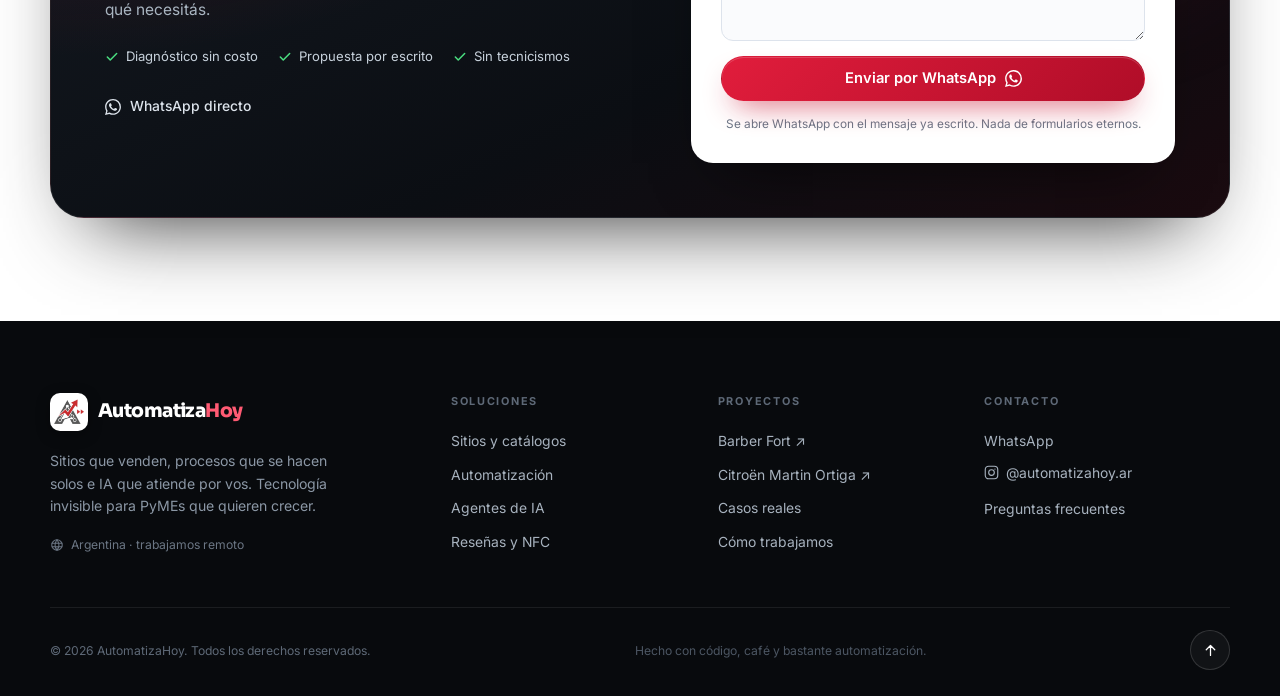
==== commit 7bd0ab22: "feat(ux): reestructuracion del embudo, caso Barber Fort 360 y metricas de impacto" ====
--- a/index.html
+++ b/index.html
@@ -208,6 +208,7 @@
         <a href="#servicios">Soluciones</a>
         <a href="#casos">Casos reales</a>
         <a href="#proceso">Cómo trabajamos</a>
+        <a href="#porta-resenas">Porta reseñas</a>
         <a href="#faq">Preguntas</a>
       </nav>
 
@@ -239,9 +240,10 @@
       <a href="#servicios"><span>01</span> Soluciones</a>
       <a href="#casos"><span>02</span> Casos reales</a>
       <a href="#proceso"><span>03</span> Cómo trabajamos</a>
-      <a href="#nosotros"><span>04</span> Nuestra filosofía</a>
-      <a href="#faq"><span>05</span> Preguntas</a>
-      <a href="#contacto"><span>06</span> Contacto</a>
+      <a href="#porta-resenas"><span>04</span> Porta reseñas</a>
+      <a href="#nosotros"><span>05</span> Nuestra filosofía</a>
+      <a href="#faq"><span>06</span> Preguntas</a>
+      <a href="#contacto"><span>07</span> Contacto</a>
     </nav>
     <a class="btn btn--primary btn--block" href="#contacto" data-wa data-wa-msg="¡Hola! Quiero automatizar mi negocio.">
       <svg class="icon icon--solid" aria-hidden="true">
@@ -266,7 +268,7 @@
           </p>
 
           <h1 class="hero__title" data-reveal style="--d:1">
-            <span class="hero__typewriter" id="heroTypewriter">Tu negocio debería trabajar para vos,</span>
+            Tu negocio debería trabajar para vos,
             <span class="grad">no al revés.</span>
           </h1>
 
@@ -286,10 +288,10 @@
           </div>
 
           <ul class="hero__proof" data-reveal style="--d:4">
-            <li><span class="live-dot" aria-hidden="true"></span> 2 sitios en producción</li>
+            <li><span class="live-dot" aria-hidden="true"></span> Sistemas reales en producción</li>
             <li><svg class="icon" aria-hidden="true">
                 <use href="#i-check" />
-              </svg> Sin cajas negras</li>
+            </svg> Cero cajas negras</li>
             <li><svg class="icon" aria-hidden="true">
                 <use href="#i-check" />
               </svg> Resultados medibles</li>
@@ -379,8 +381,8 @@
 
       <div class="container hero__stats" data-reveal style="--d:1">
         <div class="stat">
-          <span class="stat__num"><b data-count="2">0</b></span>
-          <span class="stat__label">Sitios en producción</span>
+          <span class="stat__num"><b data-count="15">0</b><small>h+</small></span>
+          <span class="stat__label">Ahorradas por semana</span>
         </div>
         <div class="stat">
           <span class="stat__num"><b data-count="24">0</b><small>/7</small></span>
@@ -388,11 +390,11 @@
         </div>
         <div class="stat">
           <span class="stat__num"><b data-count="48">0</b><small>h</small></span>
-          <span class="stat__label">Primer prototipo</span>
+          <span class="stat__label">Primer prototipo listo</span>
         </div>
         <div class="stat">
-          <span class="stat__num"><b data-count="0">0</b></span>
-          <span class="stat__label">Planillas a mano</span>
+          <span class="stat__num"><b data-count="100">0</b><small>%</small></span>
+          <span class="stat__label">Procesos sin error manual</span>
         </div>
       </div>
     </section>
@@ -402,20 +404,20 @@
       <div class="marquee__track">
         <span>Barber Fort</span><i aria-hidden="true">✦</i>
         <span>Citroën Martin Ortiga</span><i aria-hidden="true">✦</i>
-        <span>n8n</span><i aria-hidden="true">✦</i>
-        <span>WhatsApp API</span><i aria-hidden="true">✦</i>
-        <span>Google Sheets</span><i aria-hidden="true">✦</i>
-        <span>Apps Script</span><i aria-hidden="true">✦</i>
+        <span>WhatsApp Automatizado</span><i aria-hidden="true">✦</i>
+        <span>Turnos Online 24/7</span><i aria-hidden="true">✦</i>
         <span>Mercado Pago</span><i aria-hidden="true">✦</i>
-        <span>Flask</span><i aria-hidden="true">✦</i>
+        <span>Google Sheets & Excel</span><i aria-hidden="true">✦</i>
+        <span>Google Calendar</span><i aria-hidden="true">✦</i>
+        <span>Displays NFC & QR</span><i aria-hidden="true">✦</i>
         <span>Barber Fort</span><i aria-hidden="true">✦</i>
         <span>Citroën Martin Ortiga</span><i aria-hidden="true">✦</i>
-        <span>n8n</span><i aria-hidden="true">✦</i>
-        <span>WhatsApp API</span><i aria-hidden="true">✦</i>
-        <span>Google Sheets</span><i aria-hidden="true">✦</i>
-        <span>Apps Script</span><i aria-hidden="true">✦</i>
+        <span>WhatsApp Automatizado</span><i aria-hidden="true">✦</i>
+        <span>Turnos Online 24/7</span><i aria-hidden="true">✦</i>
         <span>Mercado Pago</span><i aria-hidden="true">✦</i>
-        <span>Flask</span><i aria-hidden="true">✦</i>
+        <span>Google Sheets & Excel</span><i aria-hidden="true">✦</i>
+        <span>Google Calendar</span><i aria-hidden="true">✦</i>
+        <span>Displays NFC & QR</span><i aria-hidden="true">✦</i>
       </div>
     </div>
 
@@ -423,7 +425,8 @@
     <section class="section section--light" id="servicios">
       <div class="container">
         <header class="section__head">
-          <p class="eyebrow eyebrow--dark" data-reveal><span class="eyebrow__dot" aria-hidden="true"></span><span class="eyebrow__num" aria-hidden="true">02</span> Soluciones
+          <p class="eyebrow eyebrow--dark" data-reveal><span class="eyebrow__dot" aria-hidden="true"></span><span
+              class="eyebrow__num" aria-hidden="true">02</span> Soluciones
           </p>
           <h2 class="section__title" data-reveal style="--d:1">Elegí el dolor que querés<br>sacar de tu rutina.</h2>
           <p class="section__sub" data-reveal style="--d:2">
@@ -509,199 +512,308 @@
             </ul>
           </article>
 
-          <article class="svc svc--wide" data-spotlight data-reveal style="--d:3">
-            <span class="svc__num" aria-hidden="true">04</span>
-            <span class="svc__icon"><svg class="icon">
-                <use href="#i-qr" />
-              </svg></span>
-            <h3>Reseñas y presencia local</h3>
-            <p>
-              Convertí clientes físicos en autoridad digital: displays NFC y QR que llevan a tu
-              ficha de Google en un toque, más un flujo que te pide la reseña en el momento justo.
-            </p>
-            <ul class="svc__list">
-              <li><svg class="icon">
-                  <use href="#i-check" />
-                </svg> Cartelería NFC y QR</li>
-              <li><svg class="icon">
-                  <use href="#i-check" />
-                </svg> Ficha de Google optimizada</li>
-              <li><svg class="icon">
-                  <use href="#i-check" />
-                </svg> Seguimiento de reseñas</li>
-            </ul>
-            <a class="svc__link" href="#porta-resenas">Ver los porta reseñas
-              <svg class="icon" aria-hidden="true">
-                <use href="#i-arrow" />
-              </svg>
-            </a>
-          </article>
+            <article class="svc svc--wide svc--reviews" data-spotlight data-reveal style="--d:3">
+              <span class="svc__num" aria-hidden="true">04</span>
+              <span class="svc__icon"><svg class="icon">
+                  <use href="#i-qr" />
+                </svg></span>
+              <h3>Reseñas y presencia local</h3>
+              <p>
+                Convertí clientes físicos en autoridad digital: displays NFC y QR que llevan a tu
+                ficha de Google en un toque, más un flujo que te pide la reseña en el momento justo.
+              </p>
+              <ul class="svc__list">
+                <li><svg class="icon">
+                    <use href="#i-check" />
+                </svg> Cartelería NFC y QR para mostrador</li>
+                <li><svg class="icon">
+                    <use href="#i-check" />
+                </svg> Ficha de Google Maps optimizada</li>
+                <li><svg class="icon">
+                    <use href="#i-check" />
+                </svg> Captación de reseñas 5★ en el momento</li>
+              </ul>
+              <div class="svc__mock svc__mock--review" aria-hidden="true">
+                <div class="review-mini">
+                  <div class="review-mini__top">
+                    <span class="review-mini__stars">★★★★★</span>
+                    <span class="review-mini__score">5.0</span>
+                  </div>
+                  <div class="review-mini__author">
+                    <span class="review-mini__avatar">G</span>
+                    <div>
+                      <strong>Google Reviews</strong>
+                      <small>Ficha verificada</small>
+                    </div>
+                  </div>
+                  <div class="review-mini__tag">
+                    <svg class="icon">
+                      <use href="#i-waves" />
+                    </svg>
+                    <span>Apoyo NFC instantáneo</span>
+                  </div>
+                </div>
+              </div>
+              <a class="svc__link" href="#porta-resenas">Ver los porta reseñas
+                <svg class="icon" aria-hidden="true">
+                  <use href="#i-arrow" />
+                </svg>
+              </a>
+            </article>
         </div>
       </div>
     </section>
 
-    <!-- ================= PORTA RESEÑAS ================= -->
-    <section class="section section--dark" id="porta-resenas">
+    <!-- ================= CASOS ================= -->
+    <section class="section section--dark" id="casos">
       <div class="container">
         <header class="section__head">
-          <p class="eyebrow" data-reveal><span class="eyebrow__dot" aria-hidden="true"></span><span class="eyebrow__num" aria-hidden="true">03</span> Producto · Porta
-            reseñas</p>
-          <h2 class="section__title" data-reveal style="--d:1">Un porta reseñas<br>con la cara de tu negocio.</h2>
+          <p class="eyebrow" data-reveal><span class="eyebrow__dot" aria-hidden="true"></span><span class="eyebrow__num"
+              aria-hidden="true">03</span> Casos reales</p>
+          <h2 class="section__title" data-reveal style="--d:1">No son maquetas.<br>Esto está facturando.</h2>
           <p class="section__sub section__sub--dark" data-reveal style="--d:2">
-            Acrílico de 3 mm, tarjeta impresa y chip NFC. El cliente apoya el celular o escanea el QR
-            y llega derecho a tu ficha de Google, tu WhatsApp o tu Instagram. Tres estilos de fábrica
-            o uno con tu logo, tus colores y tu QR. Tocá cualquiera para darle la vuelta: atrás va
-            pegado el chip.
+            Sistemas reales en producción y un ecosistema de barbería transformado de punta a punta.
+            Abrí los sitios, probá las reservas y mové el comparador del Excel.
           </p>
         </header>
 
-        <div class="porta-grid">
-          <!-- Personalizado · Barber Fort -->
-          <figure class="porta" data-reveal>
-            <div class="porta__glass">
-              <button class="porta__flip" type="button" aria-pressed="false"
-                aria-label="Dar vuelta la tarjeta para ver el dorso, donde va pegado el chip NFC">
-                <span class="porta__inner">
-                  <img class="porta__face porta__face--front" src="assets/img/porta/barberfort.webp"
-                    alt="Tarjeta de Barber Fort para el porta reseñas: negro y dorado, con su QR y su arroba" width="800" height="1200" loading="lazy" decoding="async">
-                  <span class="porta__face porta__face--back porta__face--dark" aria-hidden="true">
-                    <span class="porta__chip">
-                      <svg class="icon" aria-hidden="true">
-                        <use href="#i-waves" />
+        <div class="cases">
+            <!-- CASO 1 · Barber Fort (Web + Reservas) -->
+            <article class="case case--barber" data-spotlight data-reveal>
+              <a class="case__media" href="https://barberfort.com.ar" target="_blank" rel="noopener"
+                aria-label="Abrir el sitio de Barber Fort en una pestaña nueva">
+                <div class="browser">
+                  <div class="browser__top">
+                    <span class="browser__dots" aria-hidden="true"><i></i><i></i><i></i></span>
+                    <span class="browser__url">
+                      <svg class="icon" viewBox="0 0 24 24" aria-hidden="true">
+                        <path d="M7 11V7a5 5 0 0 1 10 0v4" />
+                        <rect x="4" y="11" width="16" height="10" rx="2.5" />
                       </svg>
-                      <b>NFC</b>
+                      barberfort.com.ar
                     </span>
-                  </span>
-                </span>
-                <span class="porta__hint" aria-hidden="true">
-                  <svg class="icon">
-                    <use href="#i-flip" />
-                  </svg>
-                </span>
-              </button>
-            </div>
-            <figcaption class="porta__cap">
-              <span class="porta__tag porta__tag--gold">Personalizado</span>
-              <strong>Barber Fort</strong>
-              <span class="porta__desc">Negro y dorado, con su QR y su Instagram.</span>
-            </figcaption>
-          </figure>
-
-          <!-- Estilo base · Google -->
-          <figure class="porta" data-reveal style="--d:1">
-            <div class="porta__glass">
-              <button class="porta__flip" type="button" aria-pressed="false"
-                aria-label="Dar vuelta la tarjeta para ver el dorso, donde va pegado el chip NFC">
-                <span class="porta__inner">
-                  <img class="porta__face porta__face--front" src="assets/img/porta/google.webp"
-                    alt="Tarjeta del porta reseñas para pedir reseñas de Google: cinco estrellas y QR" width="800" height="1200" loading="lazy" decoding="async">
-                  <span class="porta__face porta__face--back porta__face--light" aria-hidden="true">
-                    <span class="porta__chip">
-                      <svg class="icon" aria-hidden="true">
-                        <use href="#i-waves" />
+                  </div>
+                  <div class="browser__screen">
+                    <img src="assets/img/barberfort-sucursal.webp"
+                      alt="Frente de Barber Fort, sucursal Olavarría, con el cartel iluminado y la barbería adentro"
+                      width="1053" height="1336" loading="lazy" decoding="async">
+                    <div class="browser__overlay" aria-hidden="true">
+                      <span class="mini-pill">Reservar turno</span>
+                    </div>
+                  </div>
+                </div>
+              </a>
+
+              <div class="case__body">
+                <div class="case__brand">
+                  <img src="assets/img/barberfort-logo.webp" alt="Barber Fort Salón Unisex" width="1320" height="260"
+                    loading="lazy" decoding="async">
+                  <span class="case__badge case__badge--gold">Transformación 360°</span>
+                </div>
+                <h3>Barber Fort: turnos online para dos sucursales</h3>
+                <p>
+                  Reserva en 4 pasos —sucursal, barbero, servicio y horario— con confirmación por
+                  WhatsApp y agenda siempre al día. La web muestra equipo, galería, reseñas y ambas
+                  sedes con ubicación.
+                </p>
+                <ul class="case__list">
+                  <li><svg class="icon">
+                      <use href="#i-check" />
+                    </svg> Reservas 24/7 sin llamados</li>
+                  <li><svg class="icon">
+                      <use href="#i-check" />
+                    </svg> 2 sucursales y 7 barberos</li>
+                  <li><svg class="icon">
+                      <use href="#i-check" />
+                    </svg> Confirmación por WhatsApp</li>
+                  <li><svg class="icon">
+                      <use href="#i-check" />
+                    </svg> Reseñas y mapa integrados</li>
+                </ul>
+                <div class="case__tags">
+                  <span>Diseño web</span><span>Reservas</span><span>WhatsApp</span>
+                </div>
+                <div class="case__actions">
+                  <a class="btn btn--light" href="https://barberfort.com.ar" target="_blank" rel="noopener">
+                    Visitar el sitio <svg class="icon" aria-hidden="true">
+                      <use href="#i-ext" />
+                    </svg>
+                  </a>
+                  <span class="case__url">barberfort.com.ar</span>
+                </div>
+              </div>
+            </article>
+
+            <!-- CASO 2 · Citroën Martin Ortiga -->
+            <article class="case case--citroen" data-spotlight data-reveal style="--d:1">
+              <a class="case__media" href="https://citroenmartinortiga.ar/" target="_blank" rel="noopener"
+                aria-label="Abrir el sitio de Citroën Martin Ortiga en una pestaña nueva">
+                <div class="browser">
+                  <div class="browser__top">
+                    <span class="browser__dots" aria-hidden="true"><i></i><i></i><i></i></span>
+                    <span class="browser__url">
+                      <svg class="icon" viewBox="0 0 24 24" aria-hidden="true">
+                        <path d="M7 11V7a5 5 0 0 1 10 0v4" />
+                        <rect x="4" y="11" width="16" height="10" rx="2.5" />
                       </svg>
-                      <b>NFC</b>
+                      citroenmartinortiga.ar
                     </span>
-                  </span>
-                </span>
-                <span class="porta__hint" aria-hidden="true">
-                  <svg class="icon">
-                    <use href="#i-flip" />
-                  </svg>
-                </span>
-              </button>
-            </div>
-            <figcaption class="porta__cap">
-              <span class="porta__tag">Estilo base</span>
-              <strong>Reseñas de Google</strong>
-              <span class="porta__desc">El que más piden: cinco estrellas y ficha de Google.</span>
-            </figcaption>
-          </figure>
-
-          <!-- Estilo base · WhatsApp -->
-          <figure class="porta" data-reveal style="--d:2">
-            <div class="porta__glass">
-              <button class="porta__flip" type="button" aria-pressed="false"
-                aria-label="Dar vuelta la tarjeta para ver el dorso, donde va pegado el chip NFC">
-                <span class="porta__inner">
-                  <img class="porta__face porta__face--front" src="assets/img/porta/whatsapp.webp"
-                    alt="Tarjeta del porta reseñas para escribir por WhatsApp, con QR y apoyo NFC" width="800" height="1200" loading="lazy" decoding="async">
-                  <span class="porta__face porta__face--back porta__face--light" aria-hidden="true">
-                    <span class="porta__chip">
-                      <svg class="icon" aria-hidden="true">
-                        <use href="#i-waves" />
-                      </svg>
-                      <b>NFC</b>
-                    </span>
-                  </span>
-                </span>
-                <span class="porta__hint" aria-hidden="true">
-                  <svg class="icon">
-                    <use href="#i-flip" />
-                  </svg>
-                </span>
-              </button>
-            </div>
-            <figcaption class="porta__cap">
-              <span class="porta__tag">Estilo base</span>
-              <strong>Contacto directo</strong>
-              <span class="porta__desc">Abre el chat con el mensaje ya escrito.</span>
-            </figcaption>
-          </figure>
-
-          <!-- Estilo base · Instagram -->
-          <figure class="porta" data-reveal style="--d:3">
-            <div class="porta__glass">
-              <button class="porta__flip" type="button" aria-pressed="false"
-                aria-label="Dar vuelta la tarjeta para ver el dorso, donde va pegado el chip NFC">
-                <span class="porta__inner">
-                  <img class="porta__face porta__face--front" src="assets/img/porta/instagram.webp"
-                    alt="Tarjeta del porta reseñas para seguir el Instagram del local, con QR y apoyo NFC" width="800" height="1200" loading="lazy" decoding="async">
-                  <span class="porta__face porta__face--back porta__face--light" aria-hidden="true">
-                    <span class="porta__chip">
-                      <svg class="icon" aria-hidden="true">
-                        <use href="#i-waves" />
-                      </svg>
-                      <b>NFC</b>
-                    </span>
-                  </span>
-                </span>
-                <span class="porta__hint" aria-hidden="true">
-                  <svg class="icon">
-                    <use href="#i-flip" />
-                  </svg>
-                </span>
-              </button>
-            </div>
-            <figcaption class="porta__cap">
-              <span class="porta__tag">Estilo base</span>
-              <strong>Instagram</strong>
-              <span class="porta__desc">Para sumar seguidores desde el mostrador.</span>
-            </figcaption>
-          </figure>
-        </div>
-
-        <ul class="porta-specs" data-reveal>
-          <li><b>NFC + QR</b><span>Dos formas de llegar: apoyar o escanear.</span></li>
-          <li><b>Acrílico de 3 mm</b><span>Dos placas: la impresión queda encerrada.</span></li>
-          <li><b>≈ 8 × 12 cm</b><span>Entra en cualquier mostrador o caja.</span></li>
-          <li><b>A tu medida</b><span>Tu logo, tus colores, tu QR y tu arroba.</span></li>
-        </ul>
-
-        <div class="porta-cta" data-reveal>
-          <div>
-            <h3>¿Lo querés con tu marca?</h3>
-            <p>Mandanos tu logo y te devolvemos una prueba del diseño antes de imprimir. Precio y
-              envío los coordinamos por WhatsApp.</p>
-          </div>
-          <a class="btn btn--primary btn--lg" data-wa
-            data-wa-msg="¡Hola! Quiero un porta reseñas con mi marca. Te paso el logo y los colores.">
-            <svg class="icon icon--solid" aria-hidden="true">
-              <use href="#i-wa" />
-            </svg>
-            Pedir el mío
-          </a>
-        </div>
+                  </div>
+                  <div class="browser__screen">
+                    <img src="assets/img/citroen-hero.webp"
+                      alt="Citroën 3CV rojo restaurado por Martin Ortiga, estacionado en un parque" width="1400"
+                      height="563" loading="lazy" decoding="async">
+                    <div class="browser__overlay" aria-hidden="true">
+                      <span class="mini-pill mini-pill--cart"><svg class="icon">
+                          <use href="#i-cart" />
+                        </svg> Explorar tienda</span>
+                    </div>
+                  </div>
+                </div>
+              </a>
+
+              <div class="case__body">
+                <div class="case__brand">
+                  <img class="case__logo case__logo--dark" src="assets/img/citroen-logo.webp"
+                    alt="Martin Ortiga, repuestos clásicos" width="168" height="64" loading="lazy" decoding="async">
+                  <span class="case__badge">E-commerce</span>
+                </div>
+                <h3>Citroën Martin Ortiga: repuestos clásicos al mundo</h3>
+                <p>
+                  Catálogo por categorías con carrito y consulta, biblioteca técnica, búsqueda y
+                  cotización de exportación. Un negocio de 1963 con una tienda que hoy vende a
+                  cualquier país sin intermediarios.
+                </p>
+                <ul class="case__list">
+                  <li><svg class="icon">
+                      <use href="#i-check" />
+                    </svg> Catálogo + carrito de consulta</li>
+                  <li><svg class="icon">
+                      <use href="#i-check" />
+                    </svg> Biblioteca de manuales técnicos</li>
+                  <li><svg class="icon">
+                      <use href="#i-check" />
+                    </svg> Cotización y envíos internacionales</li>
+                  <li><svg class="icon">
+                      <use href="#i-check" />
+                    </svg> Medios de pago locales y del exterior</li>
+                </ul>
+                <div class="case__tags">
+                  <span>E-commerce</span><span>Catálogo</span><span>Exportación</span>
+                </div>
+                <div class="case__actions">
+                  <a class="btn btn--light" href="https://citroenmartinortiga.ar/" target="_blank" rel="noopener">
+                    Visitar el sitio <svg class="icon" aria-hidden="true">
+                      <use href="#i-ext" />
+                    </svg>
+                  </a>
+                  <span class="case__url">citroenmartinortiga.ar</span>
+                </div>
+              </div>
+            </article>
+
+            <!-- CASO 3 · Barber Fort (Planilla de Caja Backoffice) -->
+            <article class="case case--wide case--excel" data-spotlight data-reveal>
+              <div class="case__media case__media--excel">
+                <div class="excel-tabs" role="tablist" aria-label="Vistas del Excel de Barber Fort">
+                  <button class="excel-tab is-active" id="tabPlanilla" role="tab" aria-selected="true"
+                    aria-controls="cmpPlanilla">Planilla diaria</button>
+                  <button class="excel-tab" id="tabResumen" role="tab" aria-selected="false" aria-controls="cmpResumen"
+                    tabindex="-1">Resumen semanal</button>
+                </div>
+
+                <div class="cmp" id="cmpPlanilla" role="tabpanel" aria-labelledby="tabPlanilla" data-compare>
+                  <img src="assets/img/excel/planilla-antes.webp"
+                    alt="Planilla vieja de Barber Fort: las semanas apiladas una debajo de otra, columnas cortadas y celdas pintadas a mano"
+                    width="1919" height="1079" loading="lazy" decoding="async">
+                  <div class="cmp__after">
+                    <img src="assets/img/excel/planilla-despues.webp"
+                      alt="Planilla nueva de Barber Fort: una tarjeta por semana con turnos, efectivo, Mercado Pago, gastos e insumos"
+                      width="1909" height="1079" loading="lazy" decoding="async">
+                  </div>
+                  <span class="cmp__label">Antes</span>
+                  <span class="cmp__label cmp__label--after">Después</span>
+                  <div class="cmp__handle" aria-hidden="true">
+                    <svg class="cmp__grip" viewBox="0 0 24 24">
+                      <path d="m9 6-5 6 5 6M15 6l5 6-5 6" />
+                    </svg>
+                  </div>
+                  <span class="cmp__hint">Arrastrá la línea</span>
+                  <input class="cmp__range" type="range" min="0" max="100" value="50" step="1"
+                    aria-label="Comparar la planilla diaria antes y después">
+                </div>
+
+                <div class="cmp cmp--resumen" id="cmpResumen" role="tabpanel" aria-labelledby="tabResumen" data-compare
+                  hidden>
+                  <img src="assets/img/excel/resumen-antes.png"
+                    alt="Resumen viejo: tres celdas negras con la suma total del mes, lo recaudado y los gastos, todo en cero"
+                    width="420" height="356" loading="lazy" decoding="async">
+                  <div class="cmp__after">
+                    <img src="assets/img/excel/resumen-despues.webp"
+                      alt="Resumen nuevo: una tabla por semana con turnos cortados, corte más barba, efectivo y Mercado Pago por barbero"
+                      width="1006" height="853" loading="lazy" decoding="async">
+                  </div>
+                  <span class="cmp__label">Antes</span>
+                  <span class="cmp__label cmp__label--after">Después</span>
+                  <div class="cmp__handle" aria-hidden="true">
+                    <svg class="cmp__grip" viewBox="0 0 24 24">
+                      <path d="m9 6-5 6 5 6M15 6l5 6-5 6" />
+                    </svg>
+                  </div>
+                  <span class="cmp__hint">Arrastrá la línea</span>
+                  <input class="cmp__range" type="range" min="0" max="100" value="50" step="1"
+                    aria-label="Comparar el resumen semanal antes y después">
+                </div>
+              </div>
+
+              <div class="case__body">
+                <div class="case__brand">
+                  <span class="case__logo-text">PLANILLA BARBERÍA</span>
+                  <span class="case__badge">Control de caja</span>
+                </div>
+                <h3>La planilla de caja que dejó de ser un castigo</h3>
+                <p>
+                  La versión original apilaba las semanas una abajo de otra, usaba columnas negras
+                  como separador y cerraba con tres celdas de resumen que nunca cuadraban. La
+                  reconstruimos por día y por barbero: turnos, servicios, efectivo, Mercado Pago,
+                  gastos e insumos en una sola vista.
+                </p>
+                <ul class="case__list">
+                  <li><svg class="icon">
+                      <use href="#i-check" />
+                    </svg> Una hoja por día + resumen semanal</li>
+                  <li><svg class="icon">
+                      <use href="#i-check" />
+                    </svg> Efectivo y Mercado Pago por separado</li>
+                  <li><svg class="icon">
+                      <use href="#i-check" />
+                    </svg> Gastos e insumos de la semana</li>
+                  <li><svg class="icon">
+                      <use href="#i-check" />
+                    </svg> Totales por barbero y por día</li>
+                </ul>
+                <div class="case__tags">
+                  <span>Excel</span><span>Control de caja</span><span>Dashboard</span>
+                </div>
+                <div class="case__actions">
+                  <a class="btn btn--light" href="#contacto" data-wa
+                    data-wa-msg="¡Hola! Tengo un Excel que quiero ordenar así.">
+                    Quiero esto en mi Excel <svg class="icon" aria-hidden="true">
+                      <use href="#i-arrow" />
+                    </svg>
+                  </a>
+                  <span class="case__url">Demo guiada · no se comparte el archivo</span>
+                </div>
+              </div>
+            </article>
+        </div>
+
+        <p class="cases__note" data-reveal>
+          <svg class="icon" aria-hidden="true">
+            <use href="#i-spark" />
+          </svg>
+          ¿Querés ser el próximo caso? Contanos tu cuello de botella y lo resolvemos.
+        </p>
       </div>
     </section>
 
@@ -709,7 +821,8 @@
     <section class="section section--paper" id="proceso">
       <div class="container">
         <header class="section__head section__head--center">
-          <p class="eyebrow eyebrow--dark" data-reveal><span class="eyebrow__dot" aria-hidden="true"></span><span class="eyebrow__num" aria-hidden="true">04</span> Cómo
+          <p class="eyebrow eyebrow--dark" data-reveal><span class="eyebrow__dot" aria-hidden="true"></span><span
+              class="eyebrow__num" aria-hidden="true">04</span> Cómo
             trabajamos</p>
           <h2 class="section__title" data-reveal style="--d:1">De la charla al sistema funcionando.</h2>
           <p class="section__sub" data-reveal style="--d:2">Cuatro pasos. Sin reuniones eternas ni tecnicismos que no
@@ -746,237 +859,173 @@
       </div>
     </section>
 
-    <!-- ================= CASOS ================= -->
-    <section class="section section--dark" id="casos">
+    <!-- ================= PORTA RESEÑAS ================= -->
+    <section class="section section--dark" id="porta-resenas">
       <div class="container">
         <header class="section__head">
-          <p class="eyebrow" data-reveal><span class="eyebrow__dot" aria-hidden="true"></span><span class="eyebrow__num" aria-hidden="true">05</span> Casos reales</p>
-          <h2 class="section__title" data-reveal style="--d:1">No es un mockup.<br>Esto está andando.</h2>
+          <p class="eyebrow" data-reveal><span class="eyebrow__dot" aria-hidden="true"></span><span class="eyebrow__num"
+              aria-hidden="true">05</span> Acelerador físico · Porta
+            reseñas</p>
+          <h2 class="section__title" data-reveal style="--d:1">Llevá la tecnología<br>al mostrador de tu local.</h2>
           <p class="section__sub section__sub--dark" data-reveal style="--d:2">
-            Dos sitios en producción y un Excel reconstruido de cero. Abrí los sitios, mové el
-            comparador y mirá el antes y el después.
+            Acrílico de 3 mm, tarjeta impresa y chip NFC integrado. El cliente apoya el celular o escanea el QR
+            y llega derecho a tu ficha de Google, tu WhatsApp o tu Instagram. Tres estilos de fábrica
+            o uno con tu logo, tus colores y tu QR. Tocá cualquiera para darle la vuelta: atrás va
+            pegado el chip.
           </p>
         </header>
 
-        <div class="cases">
-                    <article class="case case--barber" data-spotlight data-reveal>
-            <a class="case__media" href="https://barberfort.com.ar" target="_blank" rel="noopener" aria-label="Abrir el sitio de Barber Fort en una pestaña nueva">
-              <div class="browser">
-                <div class="browser__top">
-                  <span class="browser__dots" aria-hidden="true"><i></i><i></i><i></i></span>
-                  <span class="browser__url">
-                    <svg class="icon" viewBox="0 0 24 24" aria-hidden="true"><path d="M7 11V7a5 5 0 0 1 10 0v4"/><rect x="4" y="11" width="16" height="10" rx="2.5"/></svg>
-                    barberfort.com.ar
+        <div class="porta-grid">
+          <!-- Personalizado · Barber Fort -->
+          <figure class="porta" data-reveal>
+            <div class="porta__glass">
+              <button class="porta__flip" type="button" aria-pressed="false"
+                aria-label="Dar vuelta la tarjeta para ver el dorso, donde va pegado el chip NFC">
+                <span class="porta__inner">
+                  <img class="porta__face porta__face--front" src="assets/img/porta/barberfort.webp"
+                    alt="Tarjeta de Barber Fort para el porta reseñas: negro y dorado, con su QR y su arroba"
+                    width="800" height="1200" loading="lazy" decoding="async">
+                  <span class="porta__face porta__face--back porta__face--dark" aria-hidden="true">
+                    <span class="porta__chip">
+                      <svg class="icon" aria-hidden="true">
+                        <use href="#i-waves" />
+                      </svg>
+                      <b>NFC</b>
+                    </span>
                   </span>
-                </div>
-                <div class="browser__screen">
-                  <img src="assets/img/barberfort-sucursal.webp" alt="Frente de Barber Fort, sucursal Olavarría, con el cartel iluminado y la barbería adentro" width="1053" height="1336" loading="lazy" decoding="async">
-                  <div class="browser__overlay" aria-hidden="true">
-                    <span class="mini-pill">Reservar turno</span>
-                  </div>
-                </div>
-              </div>
-            </a>
-
-            <div class="case__body">
-              <div class="case__brand">
-                <img src="assets/img/barberfort-logo.webp" alt="Barber Fort Salón Unisex" width="1320" height="260" loading="lazy" decoding="async">
-                <span class="case__badge">Sitio en producción</span>
-              </div>
-              <h3>Barber Fort: turnos online para dos sucursales</h3>
-              <p>
-                Reserva en 4 pasos —sucursal, barbero, servicio y horario— con confirmación por
-                WhatsApp y agenda siempre al día. La web muestra equipo, galería, reseñas y ambas
-                sedes con ubicación.
-              </p>
-              <ul class="case__list">
-                <li><svg class="icon"><use href="#i-check"/></svg> Reservas 24/7 sin llamados</li>
-                <li><svg class="icon"><use href="#i-check"/></svg> 2 sucursales y 7 barberos</li>
-                <li><svg class="icon"><use href="#i-check"/></svg> Confirmación por WhatsApp</li>
-                <li><svg class="icon"><use href="#i-check"/></svg> Reseñas y mapa integrados</li>
-              </ul>
-              <div class="case__tags">
-                <span>Diseño web</span><span>Reservas</span><span>WhatsApp</span>
-              </div>
-              <div class="case__actions">
-                <a class="btn btn--light" href="https://barberfort.com.ar" target="_blank" rel="noopener">
-                  Visitar el sitio <svg class="icon" aria-hidden="true"><use href="#i-ext"/></svg>
-                </a>
-                <span class="case__url">barberfort.com.ar</span>
-              </div>
-            </div>
-          </article>
-
-          <!-- CASO 2 · Citroën Martin Ortiga -->
-          <article class="case case--citroen" data-spotlight data-reveal style="--d:1">
-            <a class="case__media" href="https://citroenmartinortiga.ar/" target="_blank" rel="noopener"
-              aria-label="Abrir el sitio de Citroën Martin Ortiga en una pestaña nueva">
-              <div class="browser">
-                <div class="browser__top">
-                  <span class="browser__dots" aria-hidden="true"><i></i><i></i><i></i></span>
-                  <span class="browser__url">
-                    <svg class="icon" viewBox="0 0 24 24" aria-hidden="true">
-                      <path d="M7 11V7a5 5 0 0 1 10 0v4" />
-                      <rect x="4" y="11" width="16" height="10" rx="2.5" />
-                    </svg>
-                    citroenmartinortiga.ar
+                </span>
+                <span class="porta__hint" aria-hidden="true">
+                  <svg class="icon">
+                    <use href="#i-flip" />
+                  </svg>
+                </span>
+              </button>
+            </div>
+            <figcaption class="porta__cap">
+              <span class="porta__tag porta__tag--gold">Personalizado</span>
+              <strong>Barber Fort</strong>
+              <span class="porta__desc">Negro y dorado, con su QR y su Instagram.</span>
+            </figcaption>
+          </figure>
+
+          <!-- Estilo base · Google -->
+          <figure class="porta" data-reveal style="--d:1">
+            <div class="porta__glass">
+              <button class="porta__flip" type="button" aria-pressed="false"
+                aria-label="Dar vuelta la tarjeta para ver el dorso, donde va pegado el chip NFC">
+                <span class="porta__inner">
+                  <img class="porta__face porta__face--front" src="assets/img/porta/google.webp"
+                    alt="Tarjeta del porta reseñas para pedir reseñas de Google: cinco estrellas y QR" width="800"
+                    height="1200" loading="lazy" decoding="async">
+                  <span class="porta__face porta__face--back porta__face--light" aria-hidden="true">
+                    <span class="porta__chip">
+                      <svg class="icon" aria-hidden="true">
+                        <use href="#i-waves" />
+                      </svg>
+                      <b>NFC</b>
+                    </span>
                   </span>
-                </div>
-                <div class="browser__screen">
-                  <img src="assets/img/citroen-hero.webp"
-                    alt="Citroën 3CV rojo restaurado por Martin Ortiga, estacionado en un parque" width="1400"
-                    height="563" loading="lazy" decoding="async">
-                  <div class="browser__overlay" aria-hidden="true">
-                    <span class="mini-pill mini-pill--cart"><svg class="icon">
-                        <use href="#i-cart" />
-                      </svg> Explorar tienda</span>
-                  </div>
-                </div>
-              </div>
-            </a>
-
-            <div class="case__body">
-              <div class="case__brand">
-                <img class="case__logo case__logo--dark" src="assets/img/citroen-logo.webp"
-                  alt="Martin Ortiga, repuestos clásicos" width="168" height="64" loading="lazy" decoding="async">
-                <span class="case__badge">E-commerce</span>
-              </div>
-              <h3>Citroën Martin Ortiga: repuestos clásicos al mundo</h3>
-              <p>
-                Catálogo por categorías con carrito y consulta, biblioteca técnica, búsqueda y
-                cotización de exportación. Un negocio de 1963 con una tienda que hoy vende a
-                cualquier país sin intermediarios.
-              </p>
-              <ul class="case__list">
-                <li><svg class="icon">
-                    <use href="#i-check" />
-                  </svg> Catálogo + carrito de consulta</li>
-                <li><svg class="icon">
-                    <use href="#i-check" />
-                  </svg> Biblioteca de manuales técnicos</li>
-                <li><svg class="icon">
-                    <use href="#i-check" />
-                  </svg> Cotización y envíos internacionales</li>
-                <li><svg class="icon">
-                    <use href="#i-check" />
-                  </svg> Medios de pago locales y del exterior</li>
-              </ul>
-              <div class="case__tags">
-                <span>E-commerce</span><span>Catálogo</span><span>Exportación</span>
-              </div>
-              <div class="case__actions">
-                <a class="btn btn--light" href="https://citroenmartinortiga.ar/" target="_blank" rel="noopener">
-                  Visitar el sitio <svg class="icon" aria-hidden="true">
-                    <use href="#i-ext" />
+                </span>
+                <span class="porta__hint" aria-hidden="true">
+                  <svg class="icon">
+                    <use href="#i-flip" />
                   </svg>
-                </a>
-                <span class="case__url">citroenmartinortiga.ar</span>
-              </div>
-            </div>
-          </article>
-
-          <!-- CASO 3: EXCEL -->
-          <article class="case case--wide case--excel" data-spotlight data-reveal>
-            <div class="case__media case__media--excel">
-              <div class="excel-tabs" role="tablist" aria-label="Vistas del Excel de Barber Fort">
-                <button class="excel-tab is-active" id="tabPlanilla" role="tab" aria-selected="true"
-                  aria-controls="cmpPlanilla">Planilla diaria</button>
-                <button class="excel-tab" id="tabResumen" role="tab" aria-selected="false" aria-controls="cmpResumen"
-                  tabindex="-1">Resumen semanal</button>
-              </div>
-
-              <div class="cmp" id="cmpPlanilla" role="tabpanel" aria-labelledby="tabPlanilla" data-compare>
-                <img src="assets/img/excel/planilla-antes.webp"
-                  alt="Planilla vieja de Barber Fort: las semanas apiladas una debajo de otra, columnas cortadas y celdas pintadas a mano"
-                  width="1919" height="1079" loading="lazy" decoding="async">
-                <div class="cmp__after">
-                  <img src="assets/img/excel/planilla-despues.webp"
-                    alt="Planilla nueva de Barber Fort: una tarjeta por semana con turnos, efectivo, Mercado Pago, gastos e insumos"
-                    width="1909" height="1079" loading="lazy" decoding="async">
-                </div>
-                <span class="cmp__label">Antes</span>
-                <span class="cmp__label cmp__label--after">Después</span>
-                <div class="cmp__handle" aria-hidden="true">
-                  <svg class="cmp__grip" viewBox="0 0 24 24">
-                    <path d="m9 6-5 6 5 6M15 6l5 6-5 6" />
+                </span>
+              </button>
+            </div>
+            <figcaption class="porta__cap">
+              <span class="porta__tag">Estilo base</span>
+              <strong>Reseñas de Google</strong>
+              <span class="porta__desc">El que más piden: cinco estrellas y ficha de Google.</span>
+            </figcaption>
+          </figure>
+
+          <!-- Estilo base · WhatsApp -->
+          <figure class="porta" data-reveal style="--d:2">
+            <div class="porta__glass">
+              <button class="porta__flip" type="button" aria-pressed="false"
+                aria-label="Dar vuelta la tarjeta para ver el dorso, donde va pegado el chip NFC">
+                <span class="porta__inner">
+                  <img class="porta__face porta__face--front" src="assets/img/porta/whatsapp.webp"
+                    alt="Tarjeta del porta reseñas para escribir por WhatsApp, con QR y apoyo NFC" width="800"
+                    height="1200" loading="lazy" decoding="async">
+                  <span class="porta__face porta__face--back porta__face--light" aria-hidden="true">
+                    <span class="porta__chip">
+                      <svg class="icon" aria-hidden="true">
+                        <use href="#i-waves" />
+                      </svg>
+                      <b>NFC</b>
+                    </span>
+                  </span>
+                </span>
+                <span class="porta__hint" aria-hidden="true">
+                  <svg class="icon">
+                    <use href="#i-flip" />
                   </svg>
-                </div>
-                <span class="cmp__hint">Arrastrá la línea</span>
-                <input class="cmp__range" type="range" min="0" max="100" value="50" step="1"
-                  aria-label="Comparar la planilla diaria antes y después">
-              </div>
-
-              <div class="cmp cmp--resumen" id="cmpResumen" role="tabpanel" aria-labelledby="tabResumen" data-compare
-                hidden>
-                <img src="assets/img/excel/resumen-antes.png"
-                  alt="Resumen viejo: tres celdas negras con la suma total del mes, lo recaudado y los gastos, todo en cero"
-                  width="420" height="356" loading="lazy" decoding="async">
-                <div class="cmp__after">
-                  <img src="assets/img/excel/resumen-despues.webp"
-                    alt="Resumen nuevo: una tabla por semana con turnos cortados, corte más barba, efectivo y Mercado Pago por barbero"
-                    width="1006" height="853" loading="lazy" decoding="async">
-                </div>
-                <span class="cmp__label">Antes</span>
-                <span class="cmp__label cmp__label--after">Después</span>
-                <div class="cmp__handle" aria-hidden="true">
-                  <svg class="cmp__grip" viewBox="0 0 24 24">
-                    <path d="m9 6-5 6 5 6M15 6l5 6-5 6" />
+                </span>
+              </button>
+            </div>
+            <figcaption class="porta__cap">
+              <span class="porta__tag">Estilo base</span>
+              <strong>Contacto directo</strong>
+              <span class="porta__desc">Abre el chat con el mensaje ya escrito.</span>
+            </figcaption>
+          </figure>
+
+          <!-- Estilo base · Instagram -->
+          <figure class="porta" data-reveal style="--d:3">
+            <div class="porta__glass">
+              <button class="porta__flip" type="button" aria-pressed="false"
+                aria-label="Dar vuelta la tarjeta para ver el dorso, donde va pegado el chip NFC">
+                <span class="porta__inner">
+                  <img class="porta__face porta__face--front" src="assets/img/porta/instagram.webp"
+                    alt="Tarjeta del porta reseñas para seguir el Instagram del local, con QR y apoyo NFC" width="800"
+                    height="1200" loading="lazy" decoding="async">
+                  <span class="porta__face porta__face--back porta__face--light" aria-hidden="true">
+                    <span class="porta__chip">
+                      <svg class="icon" aria-hidden="true">
+                        <use href="#i-waves" />
+                      </svg>
+                      <b>NFC</b>
+                    </span>
+                  </span>
+                </span>
+                <span class="porta__hint" aria-hidden="true">
+                  <svg class="icon">
+                    <use href="#i-flip" />
                   </svg>
-                </div>
-                <span class="cmp__hint">Arrastrá la línea</span>
-                <input class="cmp__range" type="range" min="0" max="100" value="50" step="1"
-                  aria-label="Comparar el resumen semanal antes y después">
-              </div>
-            </div>
-
-            <div class="case__body">
-              <div class="case__brand">
-                <span class="case__logo-text">PLANILLA BARBERÍA</span>
-                <span class="case__badge">Caso interno</span>
-              </div>
-              <h3>La planilla de caja que dejó de ser un castigo</h3>
-              <p>
-                La versión original apilaba las semanas una abajo de otra, usaba columnas negras
-                como separador y cerraba con tres celdas de resumen que nunca cuadraban. La
-                reconstruimos por día y por barbero: turnos, servicios, efectivo, Mercado Pago,
-                gastos e insumos en una sola vista.
-              </p>
-              <ul class="case__list">
-                <li><svg class="icon">
-                    <use href="#i-check" />
-                  </svg> Una hoja por día + resumen semanal</li>
-                <li><svg class="icon">
-                    <use href="#i-check" />
-                  </svg> Efectivo y Mercado Pago por separado</li>
-                <li><svg class="icon">
-                    <use href="#i-check" />
-                  </svg> Gastos e insumos de la semana</li>
-                <li><svg class="icon">
-                    <use href="#i-check" />
-                  </svg> Totales por barbero y por día</li>
-              </ul>
-              <div class="case__tags">
-                <span>Excel</span><span>Control de caja</span><span>Dashboard</span>
-              </div>
-              <div class="case__actions">
-                <a class="btn btn--light" href="#contacto" data-wa
-                  data-wa-msg="¡Hola! Tengo un Excel que quiero ordenar así.">
-                  Quiero esto en mi Excel <svg class="icon" aria-hidden="true">
-                    <use href="#i-arrow" />
-                  </svg>
-                </a>
-                <span class="case__url">Demo guiada · no se comparte el archivo</span>
-              </div>
-            </div>
-          </article>
-        </div>
-
-        <p class="cases__note" data-reveal>
-          <svg class="icon" aria-hidden="true">
-            <use href="#i-spark" />
-          </svg>
-          ¿Querés ser el próximo caso? Contanos qué tenés en mente y lo armamos.
-        </p>
+                </span>
+              </button>
+            </div>
+            <figcaption class="porta__cap">
+              <span class="porta__tag">Estilo base</span>
+              <strong>Instagram</strong>
+              <span class="porta__desc">Para sumar seguidores desde el mostrador.</span>
+            </figcaption>
+          </figure>
+        </div>
+
+        <ul class="porta-specs" data-reveal>
+          <li><b>NFC + QR</b><span>Dos formas de llegar: apoyar o escanear.</span></li>
+          <li><b>Acrílico de 3 mm</b><span>Dos placas: la impresión queda encerrada.</span></li>
+          <li><b>≈ 8 × 12 cm</b><span>Entra en cualquier mostrador o caja.</span></li>
+          <li><b>A tu medida</b><span>Tu logo, tus colores, tu QR y tu arroba.</span></li>
+        </ul>
+
+        <div class="porta-cta" data-reveal>
+          <div>
+            <h3>¿Lo querés con tu marca?</h3>
+            <p>Mandanos tu logo y te devolvemos una prueba del diseño antes de imprimir. Precio y
+              envío los coordinamos por WhatsApp.</p>
+          </div>
+          <a class="btn btn--primary btn--lg" data-wa
+            data-wa-msg="¡Hola! Quiero un porta reseñas con mi marca. Te paso el logo y los colores.">
+            <svg class="icon icon--solid" aria-hidden="true">
+              <use href="#i-wa" />
+            </svg>
+            Pedir el mío
+          </a>
+        </div>
       </div>
     </section>
 
@@ -984,10 +1033,11 @@
     <section class="section section--light" id="nosotros">
       <div class="container about">
         <div class="about__copy">
-          <p class="eyebrow eyebrow--dark" data-reveal><span class="eyebrow__dot" aria-hidden="true"></span><span class="eyebrow__num" aria-hidden="true">06</span> Nuestra
+          <p class="eyebrow eyebrow--dark" data-reveal><span class="eyebrow__dot" aria-hidden="true"></span><span
+              class="eyebrow__num" aria-hidden="true">06</span> Nuestra
             filosofía</p>
-          <h2 class="section__title" data-reveal style="--d:1">Más que una agencia,<br>somos el motor de tu negocio.
-          </h2>
+          <h2 class="section__title" data-reveal style="--d:1">Menos reuniones y tecnicismos.<br>Más tiempo libre y caja
+            ordenada.</h2>
           <p class="about__text" data-reveal style="--d:2">
             El dueño de una PyME no necesita aprender a programar ni entender qué es un
             <em>webhook</em>. Necesita que el Excel deje de ser un caos, que los clientes no le
@@ -1043,7 +1093,8 @@
     <section class="section section--paper" id="faq">
       <div class="container faq">
         <div class="faq__head">
-          <p class="eyebrow eyebrow--dark" data-reveal><span class="eyebrow__dot" aria-hidden="true"></span><span class="eyebrow__num" aria-hidden="true">07</span> Preguntas
+          <p class="eyebrow eyebrow--dark" data-reveal><span class="eyebrow__dot" aria-hidden="true"></span><span
+              class="eyebrow__num" aria-hidden="true">07</span> Preguntas
             frecuentes</p>
           <h2 class="section__title" data-reveal style="--d:1">Lo que todos<br>nos preguntan.</h2>
           <p class="section__sub" data-reveal style="--d:2">Si tu duda no está acá, escribinos: contestamos en el día.
@@ -1094,12 +1145,27 @@
 
           <div class="acc">
             <button class="acc__btn" aria-expanded="false" aria-controls="acc4" id="accBtn4">
+              <span>¿Qué es el porta reseñas NFC y cómo funciona en mi local?</span>
+              <svg class="icon acc__chev" aria-hidden="true">
+                <use href="#i-chev" />
+              </svg>
+            </button>
+            <div class="acc__panel" id="acc4" role="region" aria-labelledby="accBtn4" hidden>
+              <p>Es un exhibidor de acrílico doble de 3 mm con impresión personalizada y un chip NFC integrado en el
+                dorso. Tu cliente simplemente apoya el teléfono o escanea el código QR y se le abre directamente tu
+                ficha de Google Maps para calificarte con 5 estrellas (o tu WhatsApp / Instagram). Te llega listo para
+                apoyar en la caja o mostrador, sin configuraciones complejas ni baterías.</p>
+            </div>
+          </div>
+
+          <div class="acc">
+            <button class="acc__btn" aria-expanded="false" aria-controls="acc5" id="accBtn5">
               <span>¿Qué pasa después de la entrega?</span>
               <svg class="icon acc__chev" aria-hidden="true">
                 <use href="#i-chev" />
               </svg>
             </button>
-            <div class="acc__panel" id="acc4" role="region" aria-labelledby="accBtn4" hidden>
+            <div class="acc__panel" id="acc5" role="region" aria-labelledby="accBtn5" hidden>
               <p>El sitio y las automatizaciones quedan tuyos. Ofrecemos un plan de mantenimiento opcional (hosting,
                 respaldos, cambios menores y mejoras) y soporte por WhatsApp para urgencias. Si preferís manejarlo vos,
                 te entregamos todo documentado.</p>
@@ -1107,13 +1173,13 @@
           </div>
 
           <div class="acc">
-            <button class="acc__btn" aria-expanded="false" aria-controls="acc5" id="accBtn5">
+            <button class="acc__btn" aria-expanded="false" aria-controls="acc6" id="accBtn6">
               <span>¿Cómo se paga?</span>
               <svg class="icon acc__chev" aria-hidden="true">
                 <use href="#i-chev" />
               </svg>
             </button>
-            <div class="acc__panel" id="acc5" role="region" aria-labelledby="accBtn5" hidden>
+            <div class="acc__panel" id="acc6" role="region" aria-labelledby="accBtn6" hidden>
               <p>50% para arrancar y 50% contra entrega, en pesos o dólares. Los proyectos de mantenimiento se facturan
                 mensual. Antes de pagar nada tenés la propuesta por escrito, con alcance y tiempos.</p>
             </div>
@@ -1129,7 +1195,8 @@
           <div class="cta-panel__glow" aria-hidden="true"></div>
 
           <div class="cta-panel__copy">
-            <p class="eyebrow"><span class="eyebrow__dot" aria-hidden="true"></span><span class="eyebrow__num" aria-hidden="true">08</span> Hablemos</p>
+            <p class="eyebrow"><span class="eyebrow__dot" aria-hidden="true"></span><span class="eyebrow__num"
+                aria-hidden="true">08</span> Hablemos</p>
             <h2>¿Qué proceso te está<br>robando más tiempo?</h2>
             <p>
               Contanos en dos líneas qué hacés a mano hoy y te decimos, sin vueltas, si se puede
@@ -1189,7 +1256,8 @@
     <div class="container footer__top">
       <div class="footer__brand">
         <a class="brand" href="#top" aria-label="AutomatizaHoy, ir al inicio">
-          <span class="brand__mark"><img src="assets/img/isotipo.webp" alt="AutomatizaHoy" width="38" height="38"></span>
+          <span class="brand__mark"><img src="assets/img/isotipo.webp" alt="AutomatizaHoy" width="38"
+              height="38"></span>
           <span class="brand__name">Automatiza<span>Hoy</span></span>
         </a>
         <p>Sitios que venden, procesos que se hacen solos e IA que atiende por vos. Tecnología invisible para PyMEs que
@@ -1223,9 +1291,12 @@
         <h3>Contacto</h3>
         <ul>
           <li><a href="#contacto" data-wa data-wa-msg="¡Hola! Quiero automatizar mi negocio.">WhatsApp</a></li>
-          <li><a class="footer__link-icon" href="https://www.instagram.com/automatizahoy.ar/" target="_blank" rel="noopener">
-            <svg class="icon" aria-hidden="true"><use href="#i-ig"/></svg> @automatizahoy.ar
-          </a></li>
+          <li><a class="footer__link-icon" href="https://www.instagram.com/automatizahoy.ar/" target="_blank"
+              rel="noopener">
+              <svg class="icon" aria-hidden="true">
+                <use href="#i-ig" />
+              </svg> @automatizahoy.ar
+            </a></li>
           <li><a href="#faq">Preguntas frecuentes</a></li>
         </ul>
       </div>
@@ -1243,10 +1314,8 @@
   </footer>
 
   <!-- ================= WHATSAPP FLOTANTE ================= -->
-  <a class="wa-float"
-     href="https://wa.me/541160186481?text=%C2%A1Hola!%20Quiero%20automatizar%20mi%20negocio."
-     target="_blank" rel="noopener"
-     aria-label="Escribinos por WhatsApp">
+  <a class="wa-float" href="https://wa.me/541160186481?text=%C2%A1Hola!%20Quiero%20automatizar%20mi%20negocio."
+    target="_blank" rel="noopener" aria-label="Escribinos por WhatsApp">
     <svg class="icon icon--solid" aria-hidden="true">
       <use href="#i-wa" />
     </svg>
--- a/assets/css/styles.css
+++ b/assets/css/styles.css
@@ -1194,6 +1194,96 @@
   border-radius: 5px;
   background: rgba(255, 255, 255, .07);
   border: 1px solid rgba(255, 255, 255, .05);
+}
+
+.svc__mock--review {
+  right: -8px;
+  bottom: -14px;
+  transform: rotate(2deg);
+}
+
+.svc:hover .svc__mock--review {
+  transform: rotate(0deg) translateY(-4px);
+}
+
+.review-mini {
+  display: flex;
+  flex-direction: column;
+  gap: 8px;
+  padding: 10px;
+  border-radius: 10px;
+  background: rgba(255, 255, 255, .05);
+  border: 1px solid rgba(255, 255, 255, .08);
+}
+
+.review-mini__top {
+  display: flex;
+  align-items: center;
+  justify-content: space-between;
+}
+
+.review-mini__stars {
+  color: #FBBF24;
+  font-size: .8rem;
+  letter-spacing: 1.5px;
+}
+
+.review-mini__score {
+  font-family: "Sora", sans-serif;
+  font-size: .7rem;
+  font-weight: 700;
+  color: #fff;
+  padding: 1px 5px;
+  border-radius: 4px;
+  background: rgba(251, 191, 36, .2);
+}
+
+.review-mini__author {
+  display: flex;
+  align-items: center;
+  gap: 7px;
+}
+
+.review-mini__avatar {
+  display: grid;
+  place-items: center;
+  width: 22px;
+  height: 22px;
+  border-radius: 50%;
+  background: #4285F4;
+  color: #fff;
+  font-weight: 700;
+  font-size: .7rem;
+}
+
+.review-mini__author strong {
+  display: block;
+  font-size: .72rem;
+  color: #fff;
+  line-height: 1.2;
+}
+
+.review-mini__author small {
+  display: block;
+  font-size: .62rem;
+  color: #94A3B8;
+}
+
+.review-mini__tag {
+  display: inline-flex;
+  align-items: center;
+  gap: 5px;
+  padding: 3px 6px;
+  border-radius: 5px;
+  background: rgba(225, 29, 60, .14);
+  color: var(--red-3);
+  font-size: .62rem;
+  font-weight: 600;
+}
+
+.review-mini__tag .icon {
+  width: 11px;
+  height: 11px;
 }
 
 /* ============================ 8. PROCESO ================================= */
